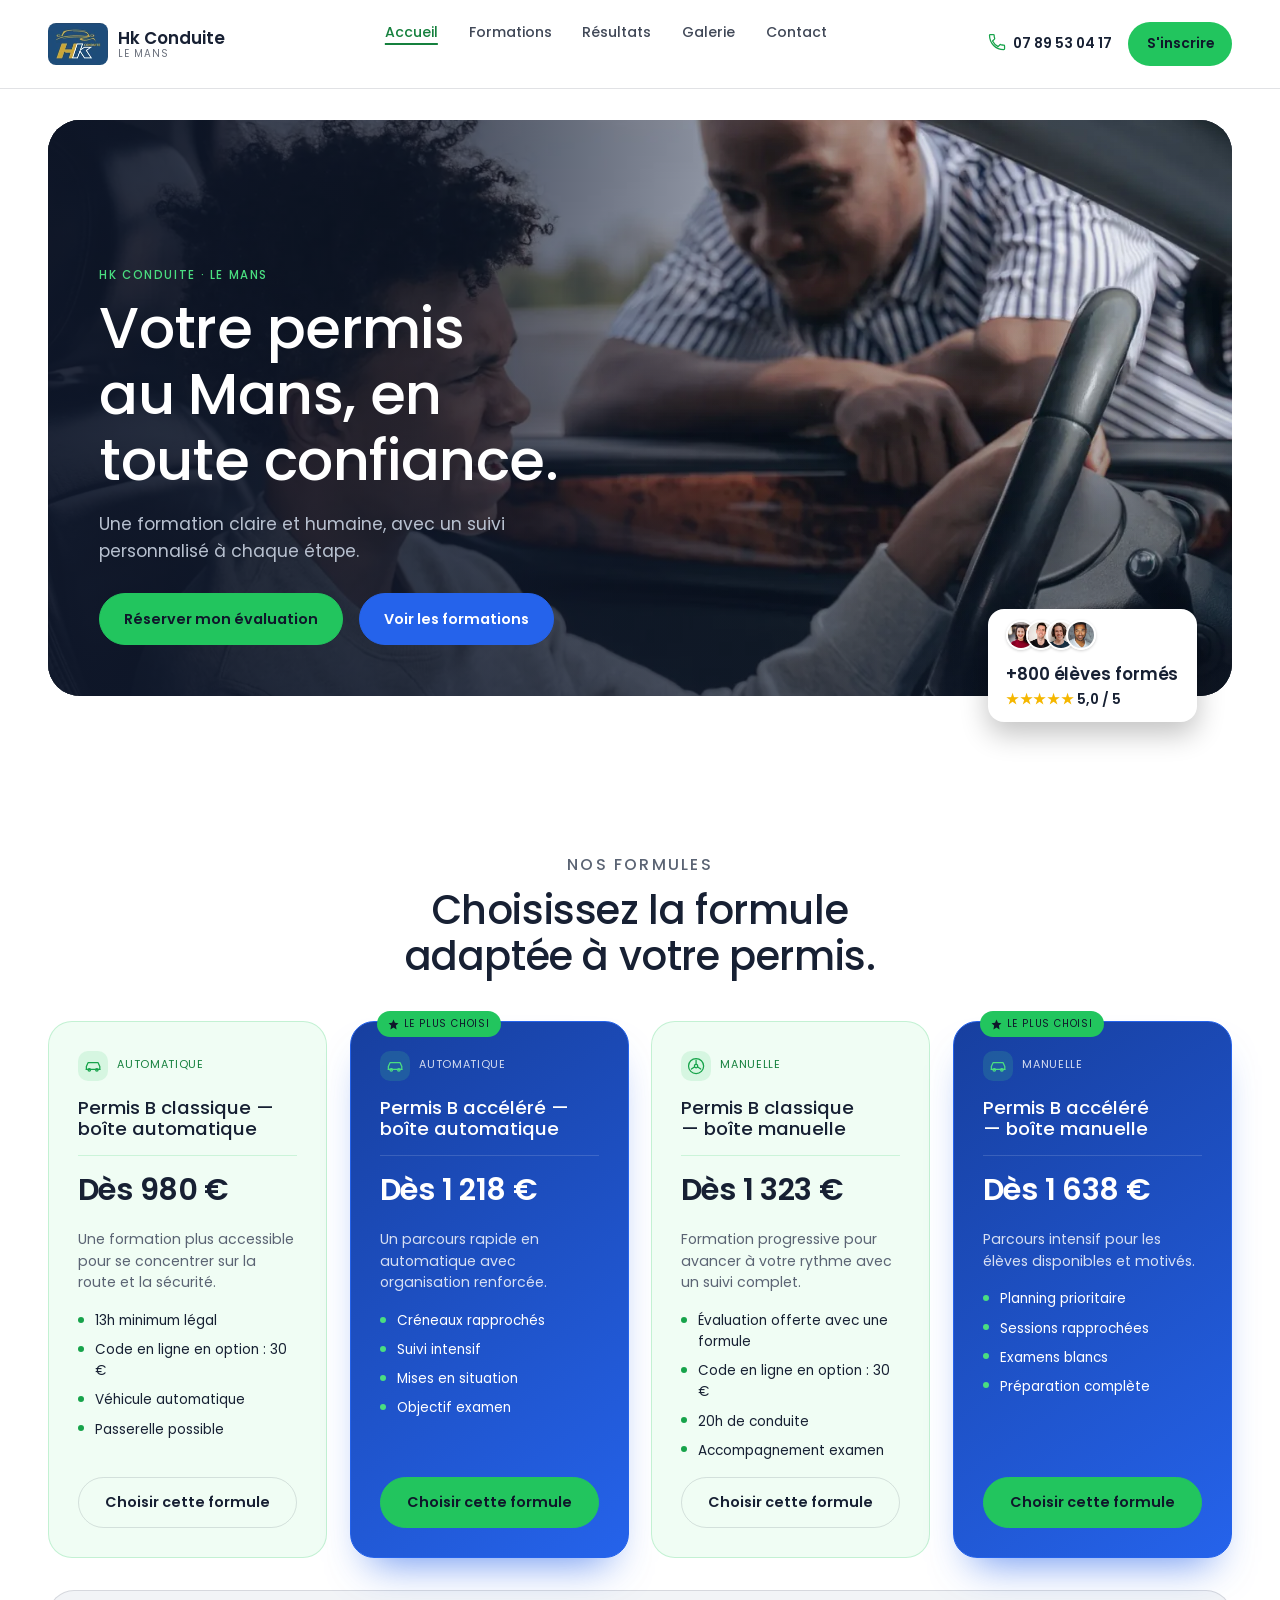
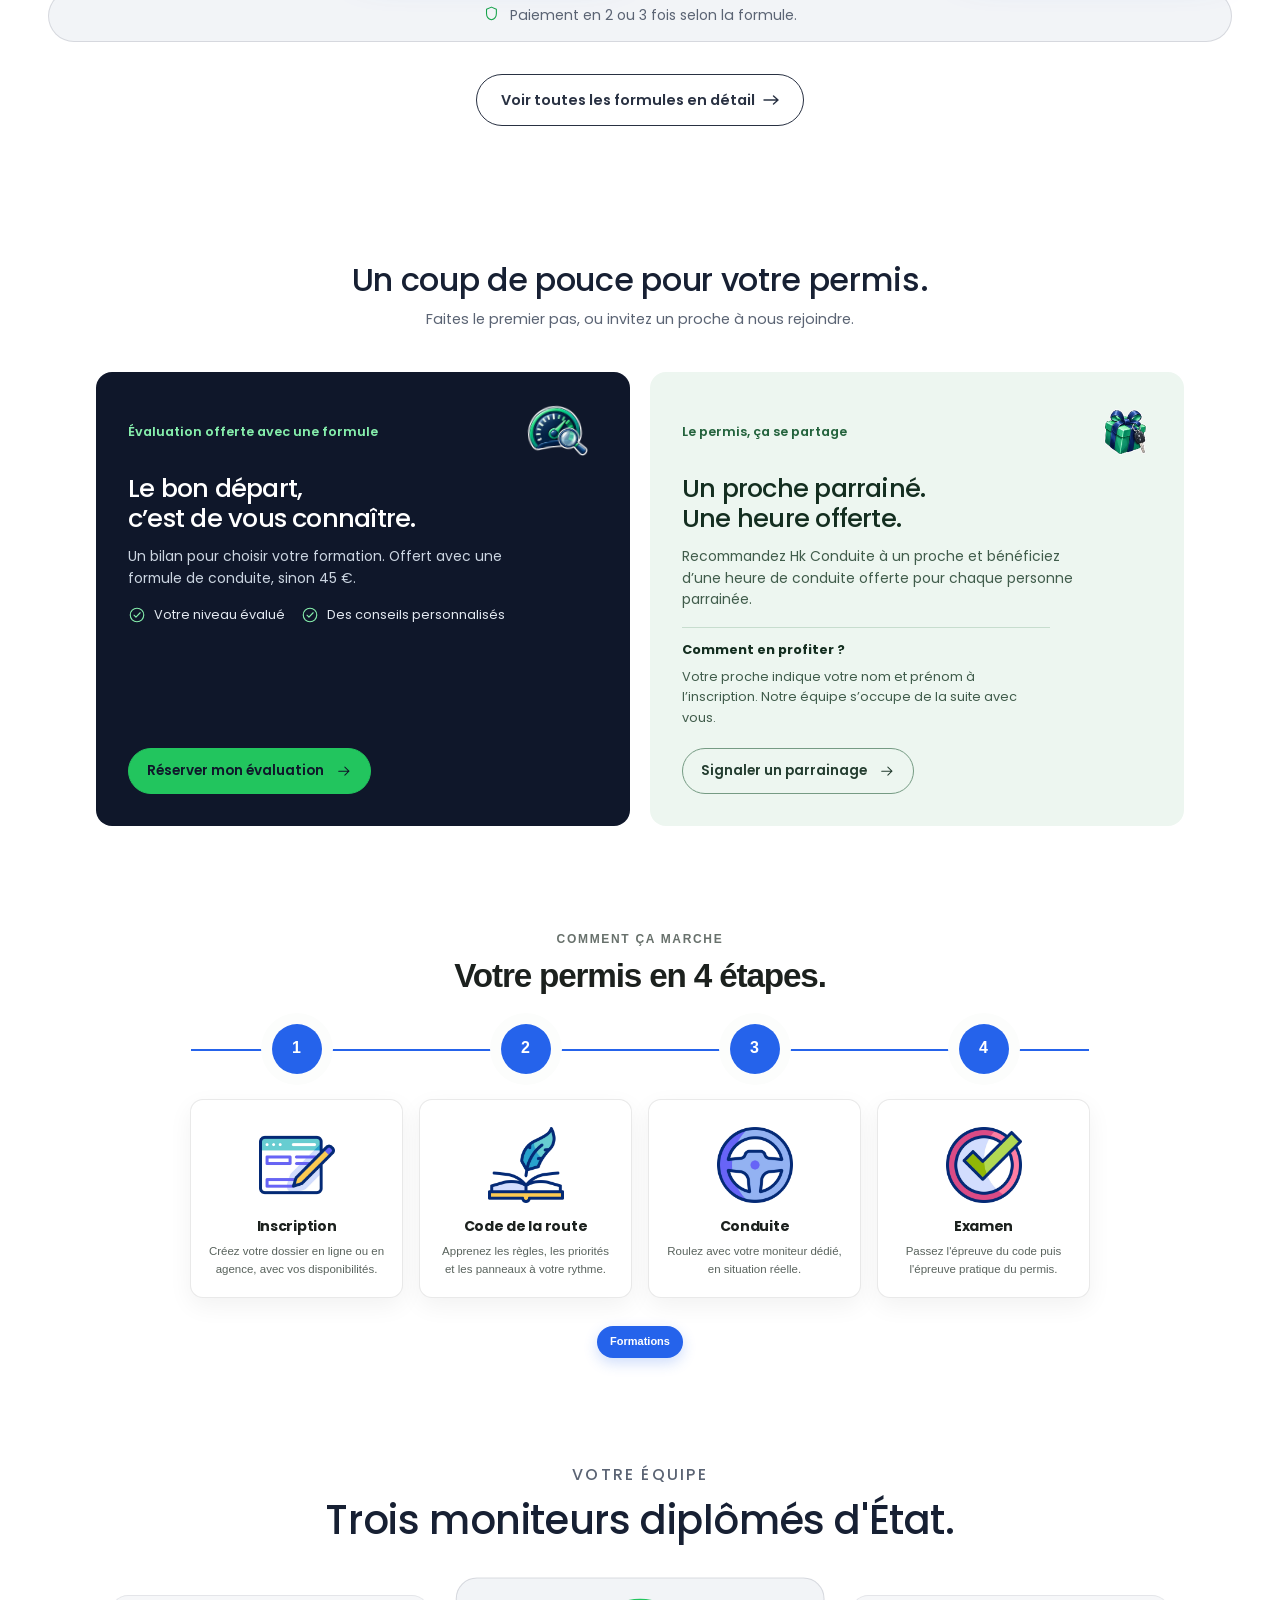
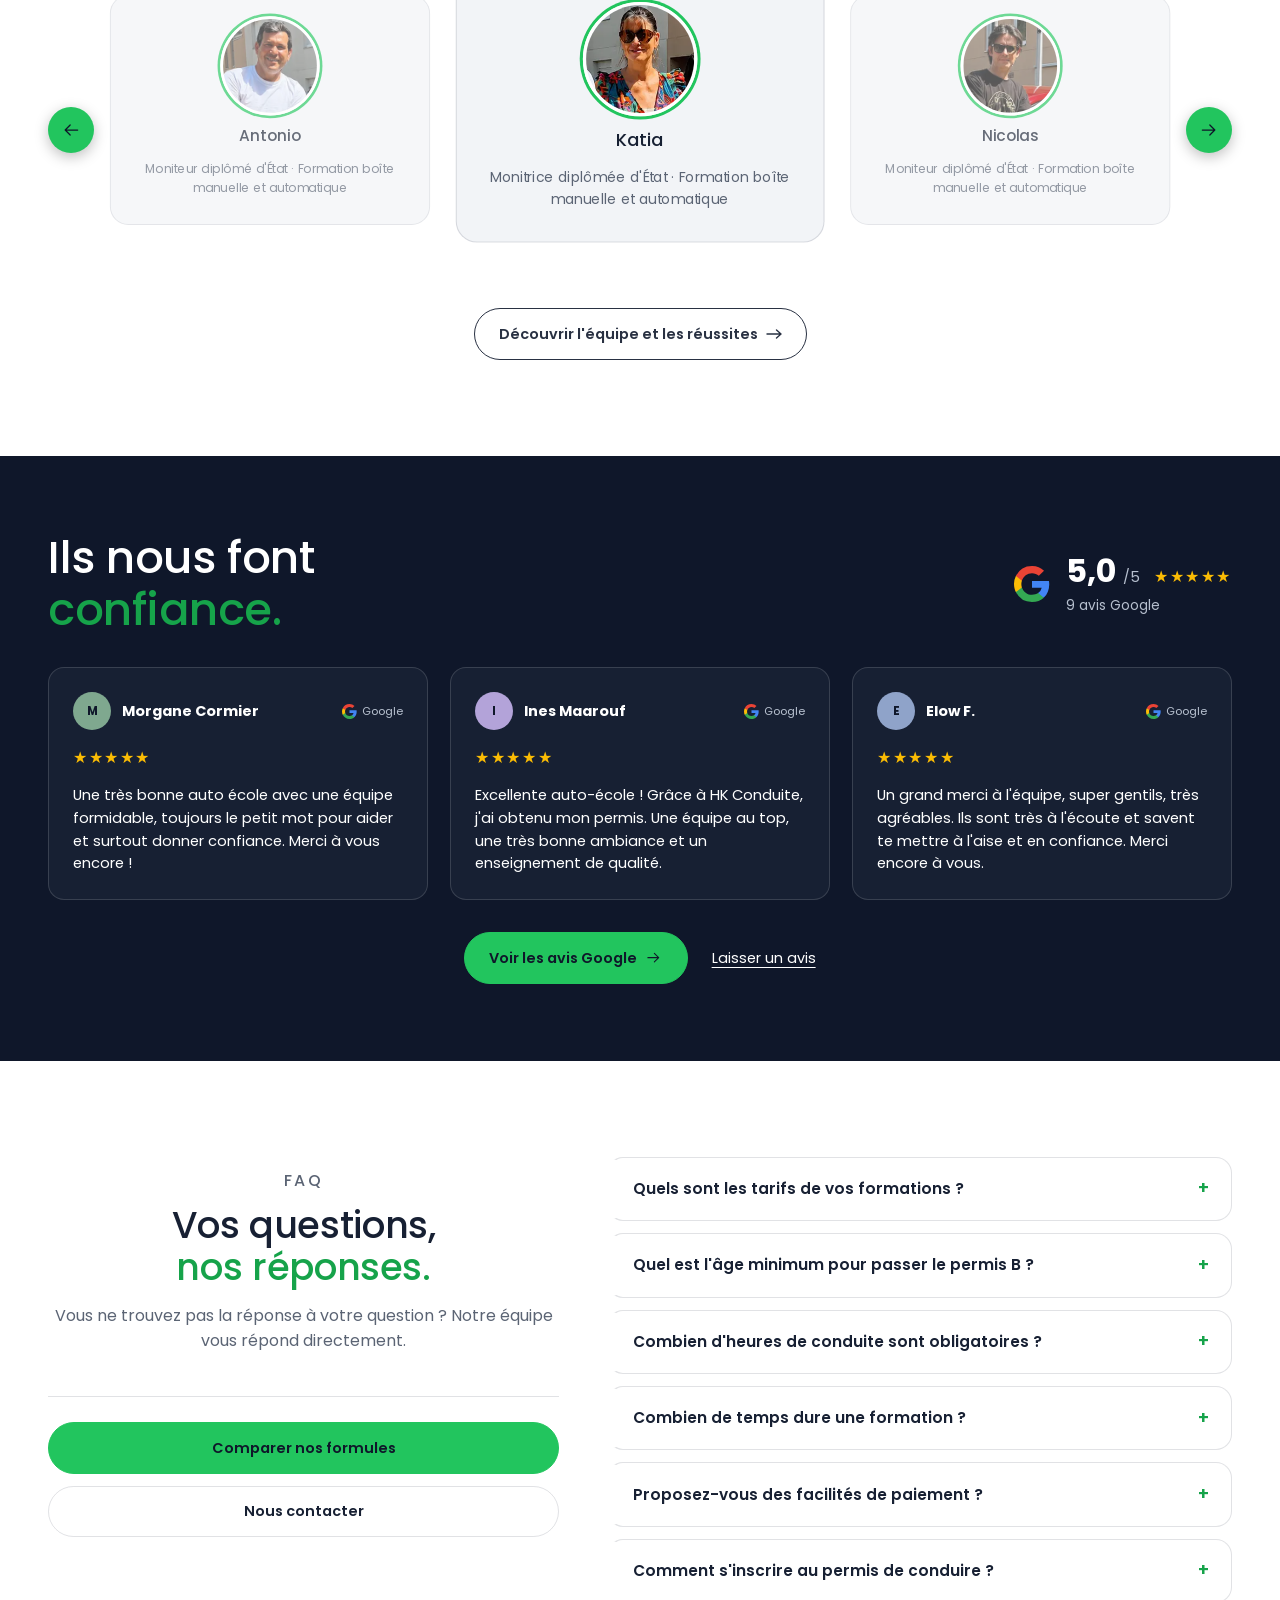
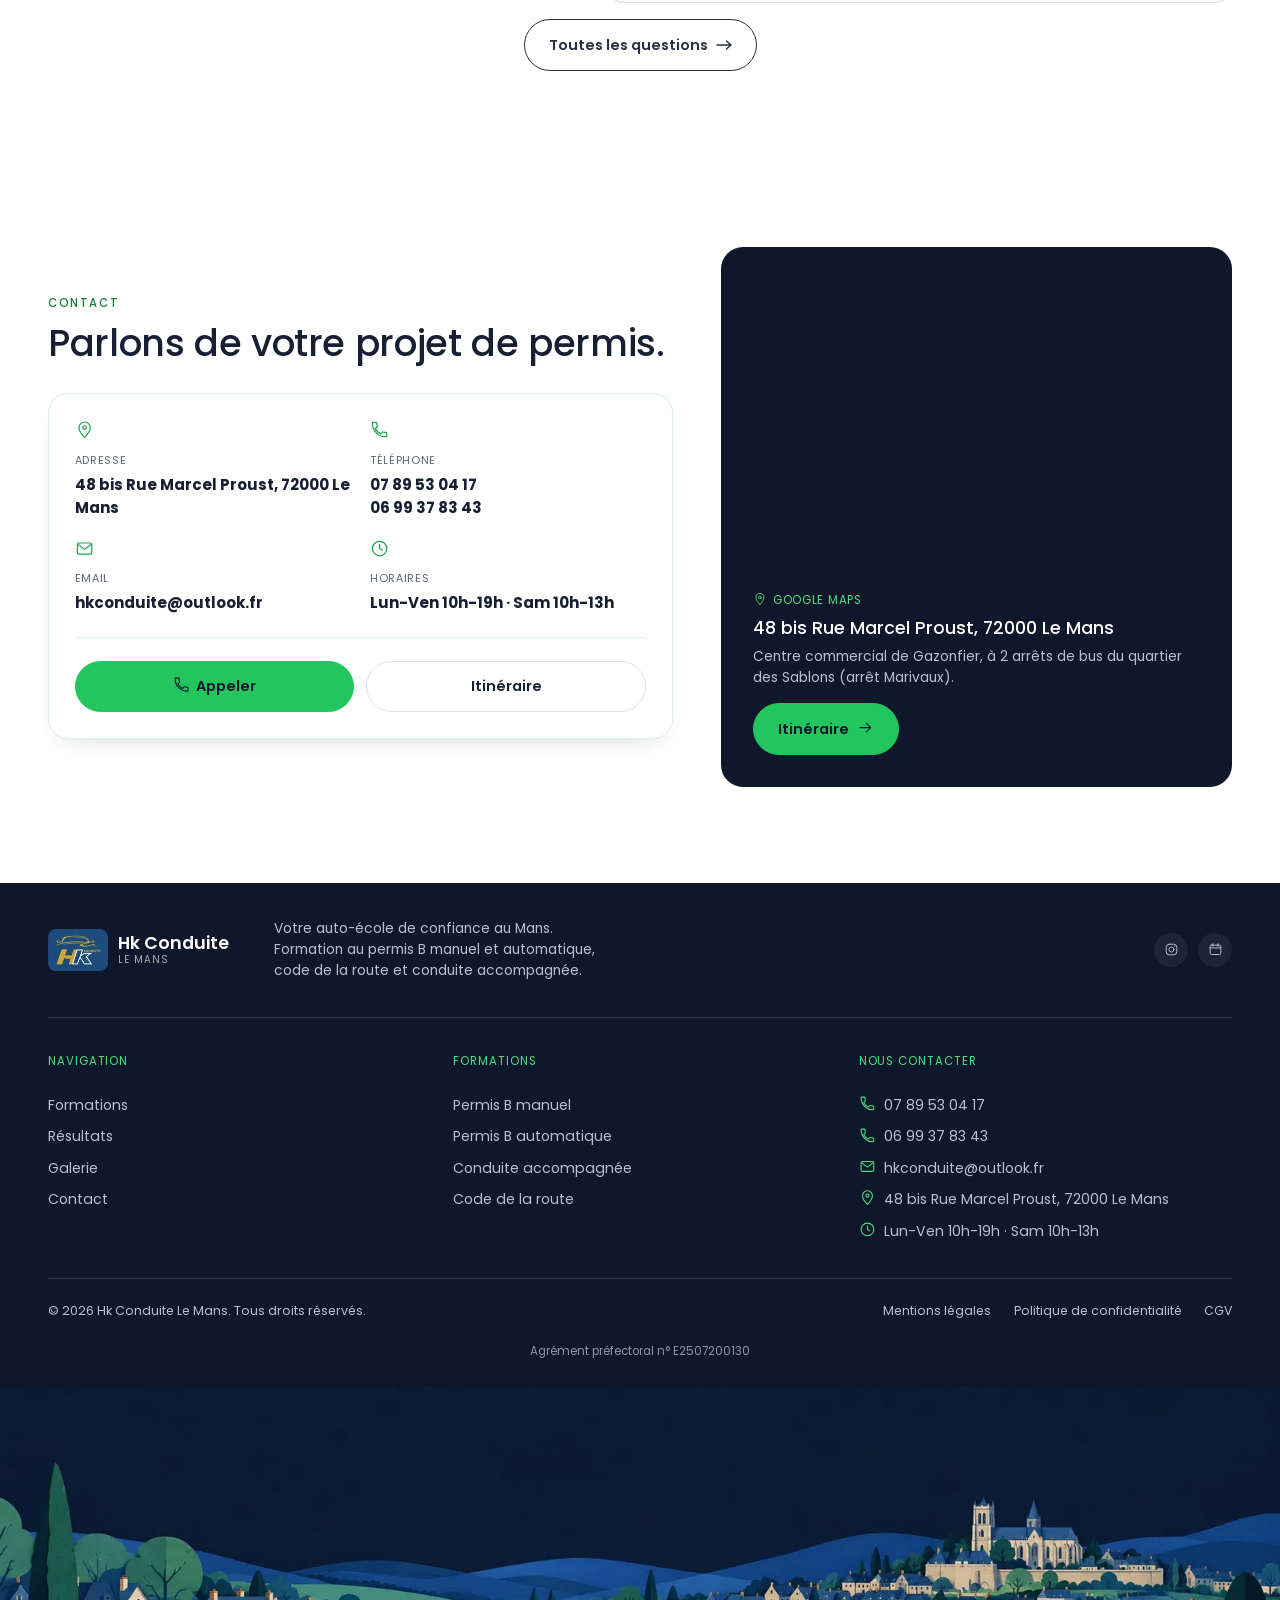
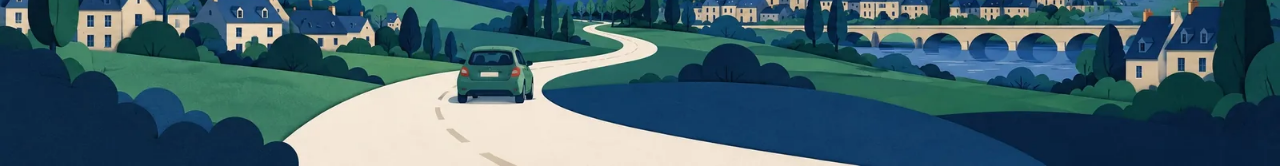
==== index.html @ 55c00982 "Update index.html" ====
<!doctype html>
<html lang="fr">
<head>
  <meta charset="utf-8">
  <meta name="viewport" content="width=device-width, initial-scale=1">
  <meta name="format-detection" content="telephone=no, date=no, address=no, email=no">
  <meta name="description" content="Hk Conduite, auto-école à Le Mans : formation permis B (manuelle et automatique), code de la route, conduite accompagnée et supervisée. Devis gratuit.">
  <title>Hk Conduite Le Mans | Auto-école, permis B et code de la route</title>
  <link rel="icon" href="assets/img/favicon.png">
  
  <link rel="canonical" href="https://hkconduite.fr/">
  <meta property="og:title" content="Hk Conduite Le Mans | Auto-école, permis B et code de la route">
  <meta property="og:description" content="Formation permis B, code de la route, conduite accompagnée et supervisée à Le Mans. Note de 5,0/5 sur 9 avis Google.">
  <meta property="og:image" content="https://hkconduite.fr/assets/img/hero-driving.jpg">
  <meta property="og:url" content="https://hkconduite.fr/">
  <meta property="og:type" content="website">
  <link rel="preconnect" href="https://fonts.googleapis.com">
  <link rel="preconnect" href="https://fonts.gstatic.com" crossorigin>
  <link rel="preload" href="https://fonts.googleapis.com/css2?family=Poppins:wght@400;500;600;700&display=optional" as="style" onload="this.rel='stylesheet'">
  <noscript><link rel="stylesheet" href="https://fonts.googleapis.com/css2?family=Poppins:wght@400;500;600;700&display=optional"></noscript>
  <link rel="preload" as="image" imagesrcset="assets/img/hero-480.webp 480w, assets/img/hero-720.webp 720w, assets/img/hero-960.webp 960w, assets/img/hero-1440.webp 1440w, assets/img/hero-2000.webp 2000w" imagesizes="(min-width: 94rem) 90rem, 100vw" fetchpriority="high">
  <link rel="stylesheet" href="assets/css/styles.min.css?v=20261028-arrows-previous">
  <script type="application/ld+json">
  {
    "@context": "https://schema.org",
    "@type": "WebSite",
    "name": "HK Conduite",
    "url": "https://hkconduite.fr/"
  }
  </script>
  <script type="application/ld+json">
  {
    "@context": "https://schema.org",
    "@type": "DrivingSchool",
    "@id": "https://hkconduite.fr/#auto-ecole",
    "name": "HK Conduite",
    "url": "https://hkconduite.fr/",
    "image": "https://hkconduite.fr/assets/img/hk-logo.png",
    "telephone": "+33789530417",
    "sameAs": ["https://www.instagram.com/hk_conduite_/"],
    "priceRange": "€€",
    "address": {
      "@type": "PostalAddress",
      "streetAddress": "48 bis Rue Marcel Proust",
      "addressLocality": "Le Mans",
      "postalCode": "72000",
      "addressCountry": "FR"
    },
    "geo": { "@type": "GeoCoordinates", "latitude": 48.0061, "longitude": 0.1996 },
    "openingHoursSpecification": [
      { "@type": "OpeningHoursSpecification", "dayOfWeek": ["Monday","Tuesday","Wednesday","Thursday","Friday"], "opens": "10:00", "closes": "19:00" },
      { "@type": "OpeningHoursSpecification", "dayOfWeek": "Saturday", "opens": "10:00", "closes": "13:00" }
    ]
  }
  </script>
</head>
<body>
  <a class="skip-link" href="#main">Aller au contenu</a>
  <svg style="display:none" aria-hidden="true">
<symbol id="phone" viewBox="0 0 24 24">
    <path d="M6.6 10.8c1.4 2.8 3.8 5.2 6.6 6.6l2.2-2.2c.3-.3.7-.4 1-.2 1.1.4 2.3.6 3.5.6.6 0 1 .4 1 1V20c0 .6-.4 1-1 1C10.5 21 3 13.5 3 4c0-.6.4-1 1-1h3.5c.6 0 1 .4 1 1 0 1.2.2 2.4.6 3.5.1.3 0 .7-.2 1z"/>
  </symbol>
  <symbol id="pin" viewBox="0 0 24 24">
    <path d="M12 22s7-7.2 7-12.5A7 7 0 0 0 5 9.5C5 14.8 12 22 12 22z"/>
    <circle cx="12" cy="9.5" r="2.3"/>
  </symbol>
  <symbol id="clock" viewBox="0 0 24 24">
    <circle cx="12" cy="12" r="9"/>
    <path d="M12 7v5l3.5 2"/>
  </symbol>
  <symbol id="mail" viewBox="0 0 24 24">
    <rect x="3" y="5" width="18" height="14" rx="2"/>
    <path d="M3.5 6.5 12 13l8.5-6.5"/>
  </symbol>
  <symbol id="steering" viewBox="0 0 24 24">
    <circle cx="12" cy="12" r="9"/>
    <circle cx="12" cy="12" r="2"/>
    <path d="M12 5v5M6.5 15.5 10 13M17.5 15.5 14 13"/>
  </symbol>
  <symbol id="car" viewBox="0 0 24 24">
    <path d="M4 16v-3.5l2-4.5h12l2 4.5V16"/>
    <path d="M4 16h16"/>
    <circle cx="7.5" cy="16.5" r="1.5"/>
    <circle cx="16.5" cy="16.5" r="1.5"/>
  </symbol>
  <symbol id="book" viewBox="0 0 24 24">
    <path d="M12 6c-1.8-1.2-4-1.5-6-1v13c2 0 4.2.3 6 1.5 1.8-1.2 4-1.5 6-1.5V5c-2-.5-4.2-.2-6 1z"/>
    <path d="M12 6v13"/>
  </symbol>
  <symbol id="star" viewBox="0 0 24 24">
    <path d="M12 3l2.6 5.6 6.1.6-4.6 4.2 1.3 6-5.4-3.1-5.4 3.1 1.3-6-4.6-4.2 6.1-.6z"/>
  </symbol>
  <symbol id="shield" viewBox="0 0 24 24">
    <path d="M12 3l7 3v6c0 5-3 8-7 9-4-1-7-4-7-9V6z"/>
  </symbol>
  <symbol id="thumbsup" viewBox="0 0 24 24">
    <path d="M7 11v9H4v-9z"/>
    <path d="M7 11l3-7c.4-.9 1.7-.9 2.2 0 .3.6.4 1.3.2 2l-1 3h5.4c1 0 1.7 1 1.4 2l-1.6 6c-.3 1-1.1 1.7-2.1 1.7H7"/>
  </symbol>
  <symbol id="teacher" viewBox="0 0 24 24">
    <circle cx="9" cy="7" r="3"/>
    <path d="M4 20c0-3 2.2-5.5 5-5.5s5 2.5 5 5.5"/>
    <rect x="15" y="9" width="6" height="7" rx="1"/>
  </symbol>
  <symbol id="group" viewBox="0 0 24 24">
    <circle cx="9" cy="8" r="3"/>
    <circle cx="16" cy="9" r="2.5"/>
    <path d="M3.5 20c0-3.3 2.5-6 5.5-6s5.5 2.7 5.5 6"/>
    <path d="M14.5 14.5c2.5.3 4.5 2.5 4.5 5.5"/>
  </symbol>
  <symbol id="route" viewBox="0 0 24 24">
    <path d="M5 20c3-8 8-4 8-10s-3-6-3-6" stroke-dasharray="2.5 2.5"/>
    <circle cx="5" cy="20" r="1.3" fill="currentColor" stroke="none"/>
    <circle cx="10" cy="4" r="1.3" fill="currentColor" stroke="none"/>
  </symbol>
  <symbol id="calendar" viewBox="0 0 24 24">
    <rect x="3.5" y="5" width="17" height="15" rx="2"/>
    <path d="M3.5 9.5h17M8 3v4M16 3v4"/>
  </symbol>
  <symbol id="check" viewBox="0 0 24 24">
    <circle cx="12" cy="12" r="9"/>
    <path d="M8 12.3l2.6 2.6L16.2 9"/>
  </symbol>
  <symbol id="arrow" viewBox="0 0 24 24">
    <path d="M4 12h15M13 6l6 6-6 6"/>
  </symbol>
  <symbol id="search" viewBox="0 0 24 24">
    <circle cx="10.5" cy="10.5" r="6.5"/>
    <path d="M20 20l-4.5-4.5"/>
  </symbol>
  <symbol id="document" viewBox="0 0 24 24">
    <path d="M6 3h8l5 5v13H6z"/>
    <path d="M14 3v5h5M9 12h6M9 16h6"/>
  </symbol>
  <symbol id="school" viewBox="0 0 24 24">
    <path d="M12 4 2 9l10 5 10-5z"/>
    <path d="M6 11.5V17c0 1.5 3 3 6 3s6-1.5 6-3v-5.5"/>
  </symbol>
  <symbol id="award" viewBox="0 0 24 24">
    <circle cx="12" cy="8" r="5"/>
    <path d="M9 12.5 7 21l5-2.5L17 21l-2-8.5"/>
  </symbol>
  <symbol id="message" viewBox="0 0 24 24">
    <path d="M4 5h16v11H8l-4 4z"/>
  </symbol>
  <symbol id="building" viewBox="0 0 24 24">
    <rect x="5" y="3" width="14" height="18" rx="1"/>
    <path d="M9 7h1M14 7h1M9 11h1M14 11h1M9 15h1M14 15h1"/>
  </symbol>
  <symbol id="chart" viewBox="0 0 24 24">
    <path d="M5 20V11M11 20V5M17 20v-6"/>
    <path d="M3 20h18"/>
  </symbol>
  <symbol id="refresh" viewBox="0 0 24 24">
    <path d="M4 12a8 8 0 0 1 14-5.3M20 12a8 8 0 0 1-14 5.3"/>
    <path d="M18 3v4h-4M6 21v-4h4"/>
  </symbol>
  <symbol id="facebook" viewBox="0 0 24 24">
    <path d="M15 8.5h2.2V5.3h-2.5c-2.4 0-4 1.6-4 4.2v2h-2.2v3.2h2.2V21h3.2v-6.3h2.3l.5-3.2h-2.8v-1.6c0-.9.4-1.4 1.1-1.4z"/>
  </symbol>
  <symbol id="instagram" viewBox="0 0 24 24">
    <rect x="3.5" y="3.5" width="17" height="17" rx="5"/>
    <circle cx="12" cy="12" r="4"/>
    <circle cx="17.2" cy="6.8" r="1" fill="currentColor" stroke="none"/>
  </symbol>
  </svg>
  <header class="site-header" data-header>
    <a class="brand" href="index.html" aria-label="Accueil Hk Conduite Le Mans">
      <picture><source srcset="assets/img/hk-logo-42.webp" type="image/webp"><img class="brand-logo" src="assets/img/hk-logo-42.png" alt="HK Conduite" width="42" height="42"></picture>
      <span><strong>Hk Conduite</strong><small>Le Mans</small></span>
    </a>
    <button class="nav-toggle" type="button" aria-label="Ouvrir le menu" aria-expanded="false" data-nav-toggle><span></span><span></span><span></span></button>
    <nav class="main-nav" data-nav>
      <a href="index.html" class="active">Accueil</a>
      <a href="formations.html">Formations</a>
      <a href="resultats.html">Résultats</a>
      <a href="galerie.html">Galerie</a>
      <a href="contact.html">Contact</a>
    </nav>
    <div class="header-actions">
      <a class="header-phone" href="tel:+33789530417"><i aria-hidden="true"><svg class="icon" aria-hidden="true"><use href="#phone"></use></svg></i>07 89 53 04 17</a>
      <a class="header-cta" href="contact.html">S'inscrire</a>
    </div>
  </header>

  <main id="main">
    <section class="hero" id="accueil">
      <div class="hero-card">
        <div class="hero-visual">
          <div class="hero-media" aria-hidden="true"><img src="assets/img/hero-960.webp" srcset="assets/img/hero-480.webp 480w, assets/img/hero-720.webp 720w, assets/img/hero-960.webp 960w, assets/img/hero-1440.webp 1440w, assets/img/hero-2000.webp 2000w" sizes="(min-width: 94rem) 90rem, 100vw" alt="" width="2000" height="3000" fetchpriority="high"></div>
          <div class="hero-overlay"></div>
          <div class="hero-content">
            <p class="eyebrow">Hk Conduite · Le Mans</p>
            <h1>Votre permis au Mans, en toute confiance.</h1>
            <p class="hero-text">Une formation claire et humaine, avec un suivi personnalisé à chaque étape.</p>
            <div class="hero-actions">
              <a class="btn primary" href="contact.html?demande=evaluation#demande">Réserver mon évaluation</a>
              <a class="btn hero-secondary" href="formations.html">Voir les formations</a>
            </div>
          </div>
        </div>
        <div class="hero-proof">
          <div class="hero-proof-avatars" aria-hidden="true">
            <img src="assets/img/avatar-1.jpg" alt="" width="28" height="28" loading="lazy">
            <img src="assets/img/avatar-2.jpg" alt="" width="28" height="28" loading="lazy">
            <img src="assets/img/avatar-3.jpg" alt="" width="28" height="28" loading="lazy">
            <img src="assets/img/avatar-4.jpg" alt="" width="28" height="28" loading="lazy">
          </div>
          <strong class="hero-proof-title">+800 élèves formés</strong>
          <span class="hero-proof-rating"><span class="hero-proof-stars">★★★★★</span> 5,0 / 5</span>
        </div>
      </div>
    </section>

    <section class="section formula-section">
      <div class="section-head">
        <p class="eyebrow">Nos formules</p>
        <h2>Choisissez la formule adaptée à votre permis.</h2>
      </div>
      <div class="carousel-wrap">
        <button type="button" class="carousel-arrow prev" aria-label="Formule précédente" disabled>
          <svg class="icon" aria-hidden="true"><use href="#arrow"></use></svg>
        </button>
      <div class="formula-grid">
        <article class="formula-card">
          <span class="formula-type"><i aria-hidden="true"><svg class="icon" aria-hidden="true"><use href="#car"></use></svg></i>Automatique</span>
          <h3>Permis B classique — boîte automatique</h3>
          <p class="formula-price">Dès 980 €</p>
          <p>Une formation plus accessible pour se concentrer sur la route et la sécurité.</p>
          <ul>
            <li>13h minimum légal</li>
            <li>Code en ligne en option : 30 €</li>
            <li>Véhicule automatique</li>
            <li>Passerelle possible</li>
          </ul>
          <a class="btn secondary-dark" href="inscription.html">Choisir cette formule</a>
        </article>
        <article class="formula-card featured-formula">
          <span class="formula-badge"><svg class="badge-star" viewBox="0 0 20 20" fill="currentColor" aria-hidden="true"><path d="M10 1l2.6 5.9L19 7.6l-4.7 4.1L15.6 19 10 15.6 4.4 19l1.3-7.3L1 7.6l6.4-.7L10 1z"/></svg>Le plus choisi</span>
          <span class="formula-type"><i aria-hidden="true"><svg class="icon" aria-hidden="true"><use href="#car"></use></svg></i>Automatique</span>
          <h3>Permis B accéléré — boîte automatique</h3>
          <p class="formula-price">Dès 1 218 €</p>
          <p>Un parcours rapide en automatique avec organisation renforcée.</p>
          <ul>
            <li>Créneaux rapprochés</li>
            <li>Suivi intensif</li>
            <li>Mises en situation</li>
            <li>Objectif examen</li>
          </ul>
          <a class="btn primary" href="inscription.html">Choisir cette formule</a>
        </article>
        <article class="formula-card">
          <span class="formula-type"><i aria-hidden="true"><svg class="icon" aria-hidden="true"><use href="#steering"></use></svg></i>Manuelle</span>
          <h3>Permis B classique — boîte manuelle</h3>
          <p class="formula-price">Dès 1 323 €</p>
          <p>Formation progressive pour avancer à votre rythme avec un suivi complet.</p>
          <ul>
            <li>Évaluation offerte avec une formule</li>
            <li>Code en ligne en option : 30 €</li>
            <li>20h de conduite</li>
            <li>Accompagnement examen</li>
          </ul>
          <a class="btn secondary-dark" href="inscription.html">Choisir cette formule</a>
        </article>
        <article class="formula-card featured-formula">
          <span class="formula-badge"><svg class="badge-star" viewBox="0 0 20 20" fill="currentColor" aria-hidden="true"><path d="M10 1l2.6 5.9L19 7.6l-4.7 4.1L15.6 19 10 15.6 4.4 19l1.3-7.3L1 7.6l6.4-.7L10 1z"/></svg>Le plus choisi</span>
          <span class="formula-type"><i aria-hidden="true"><svg class="icon" aria-hidden="true"><use href="#car"></use></svg></i>Manuelle</span>
          <h3>Permis B accéléré — boîte manuelle</h3>
          <p class="formula-price">Dès 1 638 €</p>
          <p>Parcours intensif pour les élèves disponibles et motivés.</p>
          <ul>
            <li>Planning prioritaire</li>
            <li>Sessions rapprochées</li>
            <li>Examens blancs</li>
            <li>Préparation complète</li>
          </ul>
          <a class="btn primary" href="inscription.html">Choisir cette formule</a>
        </article>
      </div>
        <button type="button" class="carousel-arrow next" aria-label="Formule suivante">
          <svg class="icon" aria-hidden="true"><use href="#arrow"></use></svg>
        </button>
      </div>
      <div class="financing-banner">
        <i aria-hidden="true"><svg class="icon" aria-hidden="true"><use href="#shield"></use></svg></i>
        <span>Paiement en 2 ou 3 fois selon la formule.</span>
      </div>
      <div style="text-align:center; margin-top: 2rem;">
        <a href="formations.html" class="btn secondary link-arrow">Voir toutes les formules en détail
          <svg width="16" height="10" viewBox="0 0 16 10" fill="none"><path d="M1 5H15M15 5L10.5 1M15 5L10.5 9" stroke="currentColor" stroke-width="1.4" stroke-linecap="round" stroke-linejoin="round"/></svg>
        </a>
      </div>
    </section>

    <section class="section offers-section" id="parrainage" aria-labelledby="offers-title">
      <div class="section-head">
        <h2 id="offers-title">Un coup de pouce pour votre permis.</h2>
        <p>Faites le premier pas, ou invitez un proche à nous rejoindre.</p>
      </div>
      <div class="offers-grid">
        <article class="permit-offer permit-offer--evaluation" aria-labelledby="evaluation-offer-title">
          <div class="offer-heading"><span>Évaluation offerte avec une formule</span><img class="offer-sticker offer-sticker--car" src="assets/img/illustrations/sticker-unique-evaluation-home.webp" alt="" aria-hidden="true" width="256" height="234" loading="lazy" decoding="async"></div>
          <h3 id="evaluation-offer-title">Le bon départ,<br>c’est de vous connaître.</h3>
          <p>Un bilan pour choisir votre formation. Offert avec une formule de conduite, sinon 45 €.</p>
          <ul class="offer-benefits">
            <li><svg class="icon" aria-hidden="true"><use href="#check"></use></svg>Votre niveau évalué</li>
            <li><svg class="icon" aria-hidden="true"><use href="#check"></use></svg>Des conseils personnalisés</li>
          </ul>
          <a class="btn primary" href="contact.html?demande=evaluation#demande">Réserver mon évaluation <svg class="icon" aria-hidden="true"><use href="#arrow"></use></svg></a>
        </article>
        <article class="permit-offer permit-offer--referral" aria-labelledby="parrainage-title">
          <div class="offer-heading"><span>Le permis, ça se partage</span><img class="offer-sticker" src="assets/img/illustrations/sticker-unique-referral-home.webp" alt="" aria-hidden="true" width="192" height="183" loading="lazy" decoding="async"></div>
          <h3 id="parrainage-title">Un proche parrainé.<br>Une heure offerte.</h3>
          <p>Recommandez Hk Conduite à un proche et bénéficiez d’une heure de conduite offerte pour chaque personne parrainée.</p>
          <div class="offer-how"><strong>Comment en profiter ?</strong><span>Votre proche indique votre nom et prénom à l’inscription. Notre équipe s’occupe de la suite avec vous.</span></div>
          <a class="btn secondary" href="contact.html?demande=parrainage#demande">Signaler un parrainage <svg class="icon" aria-hidden="true"><use href="#arrow"></use></svg></a>
        </article>
      </div>
    </section>

    <section class="process-section" id="processus">
      <div class="process-heading">
        <p class="process-eyebrow">Comment ça marche</p>
        <h2>Votre permis en 4 étapes.</h2>
      </div>

      <div class="process-route">
        <div class="process-list">

          <article class="process-card">
            <span class="process-number">1</span>

            <div class="process-icon-wrapper" aria-hidden="true">
              <img
                src="assets/img/process/inscription.webp"
                alt=""
                class="process-icon"
                loading="lazy" decoding="async"
              >
            </div>

            <h3>Inscription</h3>
            <p>
              Créez votre dossier en ligne ou en agence,
              avec vos disponibilités.
            </p>
          </article>

          <article class="process-card">
            <span class="process-number">2</span>

            <div class="process-icon-wrapper" aria-hidden="true">
              <img
                src="assets/img/process/code-route.webp"
                alt=""
                class="process-icon"
                loading="lazy" decoding="async"
              >
            </div>

            <h3>Code de la route</h3>
            <p>
              Apprenez les règles, les priorités et les panneaux
              à votre rythme.
            </p>
          </article>

          <article class="process-card">
            <span class="process-number">3</span>

            <div class="process-icon-wrapper" aria-hidden="true">
              <img
                src="assets/img/process/conduite.webp"
                alt=""
                class="process-icon"
                loading="lazy" decoding="async"
              >
            </div>

            <h3>Conduite</h3>
            <p>
              Roulez avec votre moniteur dédié,
              en situation réelle.
            </p>
          </article>

          <article class="process-card">
            <span class="process-number">4</span>

            <div class="process-icon-wrapper" aria-hidden="true">
              <img
                src="assets/img/process/examen.webp"
                alt=""
                class="process-icon"
                loading="lazy" decoding="async"
              >
            </div>

            <h3>Examen</h3>
            <p>
              Passez l'épreuve du code puis
              l'épreuve pratique du permis.
            </p>
          </article>

        </div>
      </div>

      <div class="process-action">
        <a href="formations.html">Formations</a>
      </div>
    </section>

    <section class="section team-section">
      <div class="section-head">
        <p class="eyebrow">Votre équipe</p>
        <h2>Trois moniteurs diplômés d'État.</h2>
      </div>
      <div class="carousel-wrap">
        <button type="button" class="carousel-arrow prev" aria-label="Carte précédente" disabled>
          <svg class="icon" aria-hidden="true"><use href="#arrow"></use></svg>
        </button>
        <div class="team-grid" data-spotlight="true">
          <article class="team-card">
            <div class="team-photo"><picture><source srcset="assets/img/team/moniteur-1.webp" type="image/webp"><img src="assets/img/team/moniteur-1.png" alt="Moniteur Hk Conduite" width="220" height="340" loading="lazy" decoding="async"></picture></div>
            <h3>Antonio</h3>
            <p class="team-role">Moniteur diplômé d'État · Formation boîte manuelle et automatique </p>
          </article>
          <article class="team-card">
            <div class="team-photo"><picture><source srcset="assets/img/team/moniteur-2.webp" type="image/webp"><img src="assets/img/team/moniteur-2.png" alt="Monitrice Hk Conduite" width="200" height="340" loading="lazy" decoding="async"></picture></div>
            <h3>Katia</h3>
            <p class="team-role">Monitrice diplômée d'État · Formation boîte manuelle et automatique </p>
          </article>
          <article class="team-card">
            <div class="team-photo"><picture><source srcset="assets/img/team/moniteur-3.webp" type="image/webp"><img src="assets/img/team/moniteur-3.png" alt="Moniteur Hk Conduite" width="215" height="340" loading="lazy" decoding="async"></picture></div>
            <h3>Nicolas</h3>
            <p class="team-role">Moniteur diplômé d'État · Formation boîte manuelle et automatique </p>
          </article>
        </div>
        <button type="button" class="carousel-arrow next" aria-label="Carte suivante">
          <svg class="icon" aria-hidden="true"><use href="#arrow"></use></svg>
        </button>
      </div>
      <div style="text-align:center; margin-top: 2rem;">
        <a href="galerie.html" class="btn secondary link-arrow">Découvrir l'équipe et les réussites
          <svg width="16" height="10" viewBox="0 0 16 10" fill="none"><path d="M1 5H15M15 5L10.5 1M15 5L10.5 9" stroke="currentColor" stroke-width="1.4" stroke-linecap="round" stroke-linejoin="round"/></svg>
        </a>
      </div>
    </section>



    <section class="google-proof-section" id="avis">
      <div class="google-proof-hero">
        <div class="google-proof-copy">
          <h2>Ils nous font <span>confiance.</span></h2>
        </div>
        <aside class="google-rating-compact" aria-label="Note affichée : 5 sur 5, pour 9 avis Google">
          <img src="assets/img/google-g.svg" alt="Google" width="36" height="36">
          <div><div class="rating-score"><strong>5,0</strong><span>/5</span><span class="review-stars" aria-label="5 étoiles">★★★★★</span></div><p>9 avis Google</p></div>
        </aside>
      </div>
      <div class="carousel-wrap">
        <div class="review-grid-static">
        <figure class="google-review-card">
          <div class="review-top">
            <div class="review-avatar"><span class="review-avatar-fallback c2">M</span></div>
            <div class="review-meta">
              <strong>Morgane Cormier</strong>
              <span>Il y a 3 semaines</span>
            </div>
            <span class="review-source"><img class="mini-google" src="assets/img/google-g.svg" alt="" aria-hidden="true">Google</span>
          </div>
          <div class="review-stars" aria-label="5 étoiles">★★★★★</div>
          <blockquote>Une très bonne auto école avec une équipe formidable, toujours le petit mot pour aider et surtout donner confiance. Merci à vous encore !</blockquote>
        </figure>
        <figure class="google-review-card">
          <div class="review-top">
            <div class="review-avatar"><span class="review-avatar-fallback c5">I</span></div>
            <div class="review-meta">
              <strong>Ines Maarouf</strong>
              <span>Il y a 5 mois</span>
            </div>
            <span class="review-source"><img class="mini-google" src="assets/img/google-g.svg" alt="" aria-hidden="true">Google</span>
          </div>
          <div class="review-stars" aria-label="5 étoiles">★★★★★</div>
          <blockquote>Excellente auto-école ! Grâce à HK Conduite, j'ai obtenu mon permis. Une équipe au top, une très bonne ambiance et un enseignement de qualité.</blockquote>
        </figure>
        <figure class="google-review-card">
          <div class="review-top">
            <div class="review-avatar"><span class="review-avatar-fallback c3">E</span></div>
            <div class="review-meta">
              <strong>Elow F.</strong>
              <span>Il y a 1 mois</span>
            </div>
            <span class="review-source"><img class="mini-google" src="assets/img/google-g.svg" alt="" aria-hidden="true">Google</span>
          </div>
          <div class="review-stars" aria-label="5 étoiles">★★★★★</div>
          <blockquote>Un grand merci à l'équipe, super gentils, très agréables. Ils sont très à l'écoute et savent te mettre à l'aise et en confiance. Merci encore à vous.</blockquote>
        </figure>
        </div>
      </div>
      <div class="google-proof-footer-actions">
        <a class="btn primary" href="https://share.google/X1SA9HSPAD8MGEViR" target="_blank" rel="noopener">Voir les avis Google <svg class="icon" aria-hidden="true"><use href="#arrow"></use></svg></a>
        <a class="google-review-text-link" href="https://g.page/r/CUpvjoG0t8O_EBE/review" target="_blank" rel="noopener">Laisser un avis</a>
      </div>
    </section>

    <section class="section faq-section">
      <div class="faq-layout">
        <aside class="faq-side">
          <div class="section-head faq-head">
            <p class="eyebrow">FAQ</p>
            <h2>Vos questions,<br><span>nos réponses.</span></h2>
            <p>Vous ne trouvez pas la réponse à votre question ? Notre équipe vous répond directement.</p>
          </div>
          <div class="faq-side-contact">
            <a class="btn primary" href="formations.html">Comparer nos formules</a>
            <a class="btn secondary-dark" href="contact.html">Nous contacter</a>
          </div>
        </aside>
        <div class="faq-panel">
          <div class="faq-list" id="faqList">
            <details>
              <summary><span>Quels sont les tarifs de vos formations ?</span></summary>
              <p>Le code en ligne est à <strong>30 €</strong>. Nos formules permis B commencent à <strong>980 € en boîte automatique</strong> et <strong>1 323 € en boîte manuelle</strong>. <a href="formations.html">Consultez nos formules</a> pour connaître les prestations incluses.</p>
            </details>
            <details>
              <summary><span>Quel est l'âge minimum pour passer le permis B ?</span></summary>
              <p>Vous pouvez passer l’épreuve pratique dès <strong>17 ans</strong>. La formation classique est accessible dès 16 ans, et la conduite accompagnée (AAC) dès 15 ans.</p>
            </details>
            <details>
              <summary><span>Combien d'heures de conduite sont obligatoires ?</span></summary>
              <p>En auto-école, le minimum est de <strong>20 heures en boîte manuelle</strong> et <strong>13 heures en boîte automatique</strong>, sauf exceptions. Votre évaluation de départ et votre progression déterminent le nombre d’heures nécessaire.</p>
            </details>
            <details>
              <summary><span>Combien de temps dure une formation ?</span></summary>
              <p>La durée dépend de vos disponibilités, de votre progression et des places d’examen. Notre <strong>formule accélérée</strong> permet un rythme plus intensif, selon le planning.</p>
            </details>
            <details>
              <summary><span>Proposez-vous des facilités de paiement ?</span></summary>
              <p>Oui, le paiement en plusieurs fois est proposé. Contactez notre équipe pour connaître les modalités de votre formule.</p>
            </details>
            <details>
              <summary><span>Comment s'inscrire au permis de conduire ?</span></summary>
              <p>Passez dans l’une de nos agences pour préparer votre inscription, ou contactez-nous par téléphone ou via le <a href="contact.html">formulaire de contact</a>. La <a href="contact.html#documents-inscription">liste des documents</a> s’adapte à votre profil.</p>
            </details>
          </div>
        </div>
      </div>
      <div style="text-align:center; margin-top: 1rem;">
        <a href="formations.html#faq" class="btn secondary link-arrow">Toutes les questions
          <svg width="16" height="10" viewBox="0 0 16 10" fill="none"><path d="M1 5H15M15 5L10.5 1M15 5L10.5 9" stroke="currentColor" stroke-width="1.4" stroke-linecap="round" stroke-linejoin="round"/></svg>
        </a>
      </div>
    </section>

    <section class="project-contact">
      <div class="project-copy">
        <p class="eyebrow">Contact</p>
        <h2>Parlons de votre projet de permis.</h2>
        <div class="contact-info-card">
          <div class="contact-details-grid">
            <div><i aria-hidden="true"><svg class="icon" aria-hidden="true"><use href="#pin"></use></svg></i><span>Adresse</span><strong>48 bis Rue Marcel Proust, 72000 Le Mans</strong></div>
            <div><i aria-hidden="true"><svg class="icon" aria-hidden="true"><use href="#phone"></use></svg></i><span>Téléphone</span><strong><a href="tel:+33789530417">07 89 53 04 17</a><br><a href="tel:+33699378343">06 99 37 83 43</a></strong></div>
                <div><i aria-hidden="true"><svg class="icon" aria-hidden="true"><use href="#mail"></use></svg></i><span>Email</span><strong>hkconduite@outlook.fr</strong></div>
            <div><i aria-hidden="true"><svg class="icon" aria-hidden="true"><use href="#clock"></use></svg></i><span>Horaires</span><strong>Lun-Ven 10h-19h · Sam 10h-13h</strong></div>
          </div>
          <div class="contact-info-card-actions">
            <a class="btn primary" href="tel:+33789530417"><i aria-hidden="true"><svg class="icon" aria-hidden="true"><use href="#phone"></use></svg></i>Appeler</a>
            <a class="btn secondary-dark" href="https://www.google.com/maps/dir/?api=1&destination=48+bis+Rue+Marcel+Proust%2C+72000+Le+Mans" target="_blank" rel="noopener">Itinéraire</a>
          </div>
        </div>
      </div>
      <div class="map-panel">
        <iframe class="map-embed" src="https://www.google.com/maps?q=48+bis+Rue+Marcel+Proust%2C+72000+Le+Mans&z=16&output=embed" loading="lazy" referrerpolicy="no-referrer-when-downgrade" title="Localisation Hk Conduite Le Mans"></iframe>
        <div class="map-info">
          <span><i aria-hidden="true"><svg class="icon" aria-hidden="true"><use href="#pin"></use></svg></i>Google Maps</span>
          <h3>48 bis Rue Marcel Proust, 72000 Le Mans</h3>
          <p>Centre commercial de Gazonfier, à 2 arrêts de bus du quartier des Sablons (arrêt Marivaux).</p>
          <a class="btn primary" href="https://www.google.com/maps/dir/?api=1&destination=48+bis+Rue+Marcel+Proust%2C+72000+Le+Mans" target="_blank" rel="noopener">Itinéraire <i aria-hidden="true"><svg class="icon" aria-hidden="true"><use href="#arrow"></use></svg></i></a>
        </div>
      </div>
    </section>

  </main>

  <footer class="site-footer">
    <div class="footer-inner">
      <div class="footer-top">
        <a class="brand" href="index.html"><picture><source srcset="assets/img/hk-logo-42.webp" type="image/webp"><img class="brand-logo" src="assets/img/hk-logo-42.png" alt="Hk Conduite" width="42" height="42"></picture><span><strong>Hk Conduite</strong><small>Le Mans</small></span></a>
        <p class="footer-tagline">Votre auto-école de confiance au Mans. Formation au permis B manuel et automatique, code de la route et conduite accompagnée.</p>
        <div class="footer-social">
          <a href="https://www.instagram.com/hk_conduite_/" target="_blank" rel="noopener" aria-label="Instagram Hk Conduite"><svg class="icon" aria-hidden="true"><use href="#instagram"></use></svg></a>
          <a href="https://calendly.com/hk-conduite/30min" target="_blank" rel="noopener" aria-label="Réserver un créneau en ligne"><svg class="icon" aria-hidden="true"><use href="#calendar"></use></svg></a>
        </div>
      </div>
      <div class="footer-grid">
        <nav class="footer-nav" aria-label="Navigation secondaire">
          <p class="footer-heading">Navigation</p>
          <a href="formations.html">Formations</a>
          <a href="resultats.html">Résultats</a>
          <a href="galerie.html">Galerie</a>
          <a href="contact.html">Contact</a>
        </nav>
        <nav class="footer-nav" aria-label="Nos formations">
          <p class="footer-heading">Formations</p>
          <a href="formations.html">Permis B manuel</a>
          <a href="formations.html">Permis B automatique</a>
          <a href="formations.html">Conduite accompagnée</a>
          <a href="formations.html">Code de la route</a>
        </nav>
        <div class="footer-contact">
          <p class="footer-heading">Nous contacter</p>
          <a href="tel:+33789530417"><i aria-hidden="true"><svg class="icon" aria-hidden="true"><use href="#phone"></use></svg></i>07 89 53 04 17</a>
          <a href="tel:+33699378343"><i aria-hidden="true"><svg class="icon" aria-hidden="true"><use href="#phone"></use></svg></i>06 99 37 83 43</a>
          <a href="mailto:hkconduite@outlook.fr"><i aria-hidden="true"><svg class="icon" aria-hidden="true"><use href="#mail"></use></svg></i>hkconduite@outlook.fr</a>
          <span><i aria-hidden="true"><svg class="icon" aria-hidden="true"><use href="#pin"></use></svg></i>48 bis Rue Marcel Proust, 72000 Le Mans</span>
          <span><i aria-hidden="true"><svg class="icon" aria-hidden="true"><use href="#clock"></use></svg></i>Lun-Ven 10h-19h · Sam 10h-13h</span>
        </div>
      </div>
      <div class="footer-bottom">
        <p>© 2026 Hk Conduite Le Mans. Tous droits réservés.</p>
        <div class="footer-legal">
          <a href="mentions-legales.html">Mentions légales</a>
          <a href="confidentialite.html">Politique de confidentialité</a>
          <a href="cgv.html">CGV</a>
        </div>
      </div>
      <p class="footer-agreement">Agrément préfectoral n° E2507200130</p>
    </div>
    <div class="footer-landscape" aria-hidden="true"><img src="assets/img/illustrations/footer-road-home.webp" alt="" width="1600" height="533" loading="lazy" decoding="async"></div>
  </footer>

  <div class="mobile-cta-bar">
    <a class="btn secondary" href="tel:+33789530417"><i aria-hidden="true"><svg class="icon" aria-hidden="true"><use href="#phone"></use></svg></i>Appeler</a>
    <a class="btn primary" href="contact.html">S'inscrire</a>
  </div>

  <script src="assets/js/dock-nav.js" defer></script>
  <script src="assets/js/fade-up.js?v=20261114" defer></script>
  <script src="assets/js/carousel-fade.js" defer></script>
  <script src="script.js?v=20261114" defer></script>
</body>
</html>
---- assets/css/styles.min.css ----
@media (prefers-reduced-motion:reduce){*,*::before,*::after{animation-duration:0.01ms !important;transition-duration:0.01ms !important}}.skip-link{position:absolute;top:-3rem;left:1rem;z-index:1000;background:var(--ink);color:var(--paper-text);padding:0.7rem 1.2rem;border-radius:8px;font-size:0.88rem;font-weight:600;transition:top 0.15s ease}.skip-link:focus{top:1rem}.icon{width:1.2em;height:1.2em;fill:none;stroke:currentColor;stroke-width:1.5;stroke-linecap:round;stroke-linejoin:round;vertical-align:-0.15em;flex:none}:root{--ink:#0f172a;--ink-2:#172033;--ink-3:#26324a;--paper:#ffffff;--paper-2:#f2f4f7;--ink-text:#172033;--ink-text-dim:#5b6474;--paper-text:#ffffff;--paper-text-dim:#b7c0cf;--accent:#22c55e;--accent-strong:#16a34a;--accent-on-dark:#4ade80;--accent-text:#15803d;--signal:#dc2626;--line-light:rgba(15,23,42,0.12);--line-dark:rgba(255,255,255,0.14);--shadow-color:15,23,42;--panel:#f2f4f7;--panel-alt:#f2f4f7;--font-display:'Poppins',sans-serif;--font-body:'Poppins',-apple-system,'Segoe UI',sans-serif;--font-mono:'Poppins',sans-serif;--header-h:88px}@media (max-width:640px){:root{--header-h:64px}}*{box-sizing:border-box}html{scroll-behavior:smooth;overflow-x:hidden;width:100%}html,body{margin:0;padding:0}body{background:var(--paper);color:var(--ink-text);font-family:var(--font-body);font-weight:400;font-size:16px;line-height:1.55;-webkit-font-smoothing:antialiased;overflow-x:hidden;width:100%}h1,h2,h3,h4{text-wrap:balance;margin:0;font-family:var(--font-display);font-weight:500;letter-spacing:-0.01em;line-height:1.15}p{margin:0}a{color:inherit;text-decoration:none}img{max-width:100%;height:auto;display:block}ul{margin:0}figure{margin:0}button{font:inherit}::selection{background:var(--accent);color:var(--ink)}[class*="hgi-"]{line-height:1}body.no-scroll{overflow:hidden}.btn,.header-cta,.nav-toggle,.carousel-btn,.faq-panel summary,.faq.mini-faq summary,.faq-contact .faq summary,.plan-pick-btn{min-height:44px}.main-nav a{min-height:44px;display:flex;align-items:center}.category-nav a{min-height:44px;box-sizing:border-box}.eyebrow{font-family:var(--font-mono);font-weight:500;font-size:0.72rem;letter-spacing:0.14em;text-transform:uppercase;color:var(--accent-text);margin:0 0 0.6rem}main.page-main{padding-top:var(--header-h)}body>main:not(.page-main){padding-top:0}main.page-main>section{min-width:0;width:100%}.section{padding:clamp(3.5rem,8vw,6rem) clamp(1.25rem,4vw,3rem);max-width:90rem;margin:0 auto}@media (max-width:900px){.section{padding-top:3.5rem;padding-bottom:3.5rem}}@media (max-width:640px){.section{padding-top:2.75rem;padding-bottom:2.75rem}}.legal-content{max-width:42rem}.legal-content h2{margin-top:2.2rem;font-size:1.1rem;text-transform:none;letter-spacing:0}.legal-content h2:first-child{margin-top:0}.legal-content p{margin-top:0.7rem;color:var(--ink-text-dim);line-height:1.6}.section.compact{padding-top:clamp(2.5rem,5vw,3.5rem);padding-bottom:clamp(2.5rem,5vw,3.5rem)}.section.services-band{max-width:none;width:100%;padding:0}.section.soft-section{max-width:none;width:100%;padding-left:0;padding-right:0}.section-inner{max-width:90rem;margin:0 auto}.section-head{max-width:42rem;margin:0 auto 2.6rem;text-align:center}.section-head h2{font-size:clamp(1.7rem,3.6vw,2.5rem)}.section-head p{margin-top:0.8rem;color:var(--ink-text-dim);font-size:1rem}.services-band .section-head,.formula-section .section-head,.split-section ~ .section-head{text-align:left;margin-left:0}.btn{position:relative;isolation:isolate;overflow:hidden;display:inline-flex;align-items:center;justify-content:center;gap:0.5rem;font-family:var(--font-body);font-weight:600;font-size:0.9rem;padding:0.85rem 1.5rem;border-radius:999px;white-space:nowrap;cursor:pointer;border:1px solid transparent;transition:transform 0.15s ease,background 0.15s ease,border-color 0.15s ease,color 0.15s ease}.btn::after{content:"";position:absolute;inset:0;z-index:1;pointer-events:none;background:radial-gradient(90px circle at var(--mx,50%) var(--my,50%),rgba(255,255,255,0.55),transparent 65%);opacity:0;transition:opacity 0.3s ease;mix-blend-mode:overlay}.btn:hover::after{opacity:1}.btn>*{position:relative;z-index:2}@media (prefers-reduced-motion:reduce){.btn::after{transition:none}}.btn.primary{background:var(--accent);color:var(--ink);border-color:var(--accent)}.btn.primary:hover{background:var(--accent-on-dark);border-color:var(--accent-on-dark);transform:translateY(-1px)}.btn.secondary{background:transparent;color:inherit;border-color:currentColor;opacity:0.92}.btn.secondary:hover{border-color:var(--accent-on-dark);opacity:1;transform:translateY(-1px)}.btn.secondary-dark{background:transparent;color:var(--ink-text);border-color:var(--line-light)}.btn.secondary-dark:hover{border-color:var(--accent-strong);color:var(--accent-text);transform:translateY(-1px)}.text-link{display:inline-flex;align-items:center;gap:0.4rem;font-weight:600;font-size:0.86rem;color:var(--accent-text);border-bottom:1px solid transparent;transition:border-color 0.15s ease}.text-link:hover{border-color:var(--accent-strong)}.site-header{position:fixed;top:0;left:0;right:0;z-index:100;display:flex;align-items:center;justify-content:space-between;gap:1.5rem;height:var(--header-h);padding:0 clamp(1.25rem,4vw,3rem);color:var(--ink-text)}.site-header::before{content:"";position:absolute;inset:0;z-index:-1;background:var(--paper);box-shadow:0 1px 0 var(--line-light)}@media (max-width:400px){.site-header{gap:0.7rem;padding:0 1rem}.brand small{display:none}.header-cta{padding:0.5rem 0.85rem;font-size:0.8rem}}.brand{display:flex;align-items:center;gap:0.65rem}.brand-mark{font-family:var(--font-mono);font-weight:600;font-size:0.78rem;letter-spacing:0.02em;color:var(--ink);background:var(--accent);border-radius:6px;padding:0.32rem 0.46rem;line-height:1;flex:none}.brand-logo{height:42px;width:auto;border-radius:8px;flex:none}.brand>span:not(.brand-mark){display:flex;flex-direction:column;line-height:1.2}.brand strong{font-family:var(--font-display);font-weight:600;font-size:1.05rem;letter-spacing:0}.brand small{font-family:var(--font-mono);font-size:0.62rem;letter-spacing:0.1em;text-transform:uppercase;opacity:0.65}.main-nav{position:relative;display:flex;align-items:center;gap:clamp(1.1rem,2.4vw,2.2rem)}.main-nav a{display:inline-block;font-size:0.88rem;font-weight:500;opacity:0.82;transition:opacity 0.15s ease,color 0.15s ease}.main-nav a:hover{opacity:1}.main-nav a.active{color:var(--accent-text);opacity:1;text-decoration:underline;text-underline-offset:6px;text-decoration-thickness:2px}.header-actions{display:flex;align-items:center;gap:1rem}.header-phone{display:inline-flex;align-items:center;gap:0.4rem;font-weight:600;font-size:0.86rem;color:inherit;transition:color 0.15s ease}.header-phone i{color:var(--accent-strong);font-size:1.05rem}.header-phone:hover{color:var(--accent-strong)}.header-cta{display:inline-flex;align-items:center;font-weight:600;font-size:0.86rem;padding:0.6rem 1.15rem;border-radius:999px;background:var(--accent);color:var(--ink);transition:background 0.15s ease,transform 0.15s ease}.header-cta:hover{background:var(--accent-on-dark);transform:translateY(-1px)}.nav-toggle{display:none;flex-direction:column;justify-content:center;align-items:center;gap:5px;width:44px;height:44px;background:none;border:none;cursor:pointer;padding:0;flex:none}.nav-toggle span{display:block;width:22px;height:2px;background:currentColor;border-radius:2px;transition:transform 0.2s ease,opacity 0.2s ease}.site-header.is-open .nav-toggle span:nth-child(1){transform:translateY(7px) rotate(45deg)}.site-header.is-open .nav-toggle span:nth-child(2){opacity:0}.site-header.is-open .nav-toggle span:nth-child(3){transform:translateY(-7px) rotate(-45deg)}@media (max-width:900px){.nav-toggle{display:flex;margin-right:auto}.main-nav{position:fixed;top:var(--header-h);left:0;right:0;bottom:0;flex-direction:column;align-items:stretch;gap:0;overflow-y:auto;background:var(--ink);border-top:1px solid var(--line-dark);padding:0.5rem clamp(1.25rem,4vw,3rem) 1rem;transform:translateY(-12px);opacity:0;pointer-events:none;transition:transform 0.2s ease,opacity 0.2s ease}.main-nav a{width:100%;padding:1rem 0;border-bottom:1px solid var(--line-dark);color:var(--paper-text);opacity:1;font-size:1.25rem;font-weight:600}.main-nav a.active{color:var(--accent-on-dark)}.site-header.is-open .main-nav{transform:translateY(0);opacity:1;pointer-events:auto}.header-actions{gap:0.6rem}.header-cta{display:none}}@media (max-width:640px){.site-header .header-phone{display:none}.header-actions{display:none}.nav-toggle{margin-right:0;margin-left:auto}}.hero{padding-top:calc(var(--header-h) + clamp(1.25rem,3vw,2rem));padding-bottom:clamp(2rem,5vw,3rem);padding-left:clamp(1.25rem,4vw,3rem);padding-right:clamp(1.25rem,4vw,3rem)}.hero-card{position:relative;max-width:90rem;margin:0 auto}.hero-visual{position:relative;isolation:isolate;overflow:hidden;border-radius:clamp(20px,3vw,32px);min-height:64vh;display:flex;align-items:flex-end;background:var(--ink);color:var(--paper-text);padding:clamp(1.75rem,4vw,3.5rem)}@media (max-width:640px){.hero-visual{min-height:0;aspect-ratio:3 / 4.8;padding:1.5rem;padding-bottom:6.5rem}}.hero-media{position:absolute;inset:0}.hero-media img{width:100%;height:100%;object-fit:cover;filter:brightness(0.72) contrast(1.03)}.hero-overlay{position:absolute;inset:0;background:linear-gradient(to top,rgba(20,20,20,0.95) 0%,rgba(20,20,20,0.45) 45%,rgba(20,20,20,0.15) 75%),linear-gradient(to right,rgba(20,20,20,0.55),transparent 55%),linear-gradient(100deg,rgba(34,197,94,0.12),transparent 50%)}.hero-proof{position:absolute;z-index:3;right:clamp(1rem,4vw,2.2rem);bottom:clamp(-1.6rem,-3vw,-1.1rem);display:inline-flex;flex-direction:column;gap:0.15rem;background:#fff;color:var(--ink-text);border-radius:16px;box-shadow:0 12px 28px rgba(0,0,0,0.24);padding:0.7rem 1.15rem}.hero-proof-title{font-size:1.05rem;font-weight:600;color:var(--ink-text);letter-spacing:-0.005em}.hero-proof-rating{font-size:0.86rem;color:var(--ink-text);font-weight:600}.hero-proof-stars{color:#f5b700;letter-spacing:0.05em}.hero-proof-avatars{display:flex;margin-bottom:0.5rem}.hero-proof-avatars img{width:30px;height:30px;border-radius:50%;object-fit:cover;border:2px solid #fff;box-shadow:0 1px 3px rgba(0,0,0,0.18);margin-left:-10px}.hero-proof-avatars img:first-child{margin-left:0}@media (max-width:480px){.hero-proof{right:0.9rem;bottom:-1rem;padding:0.6rem 0.9rem}.hero-proof-title{font-size:0.92rem}.hero-proof-rating{font-size:0.78rem}.hero-proof-avatars img{width:24px;height:24px;margin-left:-8px}}.hero-content{position:relative;z-index:2;max-width:34rem}.hero-content h1{font-size:clamp(2rem,5.4vw,3.6rem)}.hero-text{margin-top:1.1rem;max-width:30rem;font-size:clamp(1rem,1.5vw,1.08rem);color:var(--paper-text-dim)}.hero-actions{display:flex;flex-wrap:wrap;gap:1rem;margin-top:1.8rem}@media (max-width:640px){.hero-actions{flex-direction:column;align-items:flex-start;gap:0.85rem}}.hero .eyebrow{color:var(--accent-on-dark)}.btn.hero-secondary{background:#2563eb;color:#fff;border-color:#2563eb}.btn.hero-secondary:hover{background:#1d4ed8;border-color:#1d4ed8;transform:translateY(-1px)}.stats-row{padding:clamp(2.5rem,6vw,3.5rem) clamp(1.25rem,4vw,3rem)}.stats-row-inner{max-width:90rem;margin:0 auto;display:grid;grid-template-columns:repeat(4,1fr);gap:1.2rem}@media (max-width:900px){.stats-row-inner{grid-template-columns:1fr 1fr}}@media (max-width:640px){.stats-row-inner{gap:0.8rem}.stat-item{padding:0.9rem 1rem;gap:0.6rem}.stat-item i{width:34px;height:34px;font-size:1rem}.stat-item strong{font-size:1.05rem}.stat-item span{font-size:0.72rem}}.stat-item{display:flex;align-items:center;gap:0.8rem;background:var(--panel);border:1px solid var(--line-light);border-radius:16px;padding:1.1rem 1.2rem}.stat-item i{flex:none;width:40px;height:40px;border-radius:12px;display:flex;align-items:center;justify-content:center;font-size:1.15rem;color:var(--accent-strong);background:rgba(34,197,94,0.12)}.stat-item strong{display:block;line-height:1.15}.stat-item span{display:block;margin-top:0.1rem;line-height:1.3}.stat-item strong{font-family:var(--font-mono);font-weight:600;font-size:1.3rem}.stat-item span{font-size:0.82rem;color:var(--ink-text-dim)}.financing-banner{display:flex;align-items:center;justify-content:center;gap:0.6rem;margin-top:2rem;padding:0.9rem 1.4rem;border-radius:999px;background:var(--panel);border:1px solid var(--line-light);font-size:0.88rem;color:var(--ink-text-dim);text-align:center}.financing-banner i{color:var(--accent-strong);flex:none}.review-grid-static{max-width:90rem;margin:0 auto;display:grid;grid-template-columns:repeat(3,1fr);gap:1.4rem}@media (max-width:900px){.review-grid-static{grid-template-columns:1fr}}@media (max-width:640px){.review-grid-static{display:flex;grid-template-columns:none;overflow-x:auto;scroll-snap-type:x mandatory;gap:14px;scroll-behavior:smooth;padding-inline:11vw;-webkit-overflow-scrolling:touch;scrollbar-width:none;-ms-overflow-style:none;margin-left:calc(-1 * clamp(1.25rem,4vw,3rem));margin-right:calc(-1 * clamp(1.25rem,4vw,3rem))}.review-grid-static::-webkit-scrollbar{display:none}.review-grid-static .google-review-card{flex:0 0 78vw;scroll-snap-align:center;scroll-snap-stop:always;opacity:0.55;transition:opacity 0.3s ease}.review-grid-static .google-review-card.is-active{opacity:1}}@media (max-width:640px) and (prefers-reduced-motion:reduce){.review-grid-static{scroll-behavior:auto}.review-grid-static .google-review-card{opacity:1;transition:none}}.carousel-wrap{position:relative}.carousel-arrow{position:absolute;top:50%;transform:translateY(-50%);width:46px;height:46px;border-radius:50%;background:var(--accent);color:var(--ink);border:none;cursor:pointer;z-index:2;display:flex;align-items:center;justify-content:center;box-shadow:0 4px 14px rgba(0,0,0,0.25);transition:opacity 0.2s ease,transform 0.2s ease,background 0.2s ease}.carousel-arrow .icon{width:20px;height:20px}.carousel-arrow:hover{background:var(--accent-on-dark)}.carousel-arrow.prev{left:8px}.carousel-arrow.prev .icon{transform:rotate(180deg)}.carousel-arrow.next{right:8px}.carousel-arrow:active{transform:translateY(-50%) scale(0.94)}.carousel-arrow[disabled]{opacity:0;pointer-events:none}.carousel-arrow:focus-visible{outline:2px solid var(--accent-on-dark);outline-offset:2px}@media (prefers-reduced-motion:reduce){.carousel-arrow{transition:none}}.carousel-dots{display:none}@media (max-width:640px){.carousel-dots{display:flex;justify-content:center;gap:8px;margin:1rem auto 0}.carousel-dot{width:8px;height:8px;border-radius:50%;padding:0;border:none;cursor:pointer;background:var(--line-light);transition:background 0.2s ease,transform 0.2s ease}.carousel-dot.is-active{background:var(--accent-strong);transform:scale(1.35)}}.google-proof-section .carousel-dot{background:var(--line-dark)}.google-proof-section .carousel-dot.is-active{background:var(--accent-on-dark)}@media (prefers-reduced-motion:reduce){.carousel-dot{transition:none}}.mobile-cta-bar{display:none;position:fixed;left:0;right:0;bottom:0;z-index:90;background:var(--ink);padding:0.7rem clamp(1rem,4vw,1.5rem) calc(0.7rem + env(safe-area-inset-bottom));gap:0.8rem;box-shadow:0 -4px 16px rgba(0,0,0,0.25)}.mobile-cta-bar .btn{flex:1;justify-content:center;min-height:48px}.mobile-cta-bar .btn.secondary{border-color:var(--paper-text-dim);color:var(--paper-text)}@media (max-width:900px){.mobile-cta-bar{display:flex}main,.site-footer{padding-bottom:calc(88px + env(safe-area-inset-bottom))}}.fade-up{opacity:0;transform:translateY(16px);transition:opacity 0.5s ease-out,transform 0.5s ease-out}.fade-up.is-visible{opacity:1;transform:translateY(0)}@media (prefers-reduced-motion:reduce){.fade-up{opacity:1;transform:none;transition:none}}.services-band{background:var(--panel)}.services-band .section-inner{padding:clamp(3.5rem,8vw,6rem) clamp(1.25rem,4vw,3rem);display:flex;flex-direction:column;gap:2.5rem}.services-band .section-head h2 span,.split-copy h2 span,.google-proof-copy h2 span{color:var(--accent-strong)}.service-pills{display:flex;flex-wrap:wrap;gap:0.7rem;margin-top:1.3rem}.service-pills span{display:inline-flex;align-items:center;gap:0.4rem;font-size:0.78rem;font-weight:600;padding:0.4rem 0.8rem;border-radius:999px;background:#fff;border:1px solid var(--line-light)}.service-pills i{color:var(--accent-strong)}.services-trust-card{display:flex;align-items:center;gap:1.2rem;padding:1.4rem 1.6rem;border-radius:20px;background:var(--ink);color:var(--paper-text);max-width:34rem}.trust-icon{flex:none;width:42px;height:42px;border-radius:50%;background:var(--accent);display:flex;align-items:center;justify-content:center}.trust-icon i{color:var(--ink);font-size:1.2rem}.services-trust-card strong{display:block;font-family:var(--font-mono);font-weight:600}.services-trust-card p{margin-top:0.2rem;font-size:0.84rem;color:var(--paper-text-dim)}.trust-students{display:flex;align-items:center;margin-left:auto}.trust-students i{display:none}.trust-students span{width:30px;height:30px;border-radius:50%;overflow:hidden;border:2px solid var(--ink);margin-left:-10px}.trust-students span:first-child{margin-left:0}.trust-students img{width:100%;height:100%;object-fit:cover}.cards-grid{display:grid;grid-template-columns:repeat(3,1fr);gap:1.5rem}@media (max-width:900px){.cards-grid{grid-template-columns:1fr 1fr}}@media (max-width:640px){.cards-grid{grid-template-columns:1fr}}.program-card{position:relative;display:flex;flex-direction:column;gap:0.7rem;padding:1.8rem;border-radius:22px;background:#fff;border:1px solid var(--line-light);transition:transform 0.2s ease,box-shadow 0.2s ease}.program-card:hover{transform:translateY(-3px);box-shadow:0 16px 28px -16px rgba(var(--shadow-color),0.22)}.program-card.highlighted{background:var(--ink);color:var(--paper-text);border-color:var(--ink-3)}.program-card.highlighted p,.program-card.highlighted .program-label{color:var(--paper-text-dim)}.icon-badge{width:40px;height:40px;border-radius:12px;background:rgba(34,197,94,0.12);display:flex;align-items:center;justify-content:center;flex:none}.icon-badge i{font-size:1.15rem;color:var(--accent-strong)}.program-card.highlighted .icon-badge{background:rgba(74,222,128,0.16)}.program-card.highlighted .icon-badge i{color:var(--accent-on-dark)}.service-number{position:absolute;top:1.6rem;right:1.8rem;font-family:var(--font-mono);font-size:0.75rem;color:var(--ink-text-dim)}.program-card.highlighted .service-number{color:var(--paper-text-dim)}.program-label{font-family:var(--font-mono);font-size:0.66rem;letter-spacing:0.1em;text-transform:uppercase;color:var(--accent-text)}.program-card.highlighted .program-label{color:var(--accent-on-dark)}.program-card h3{font-size:1.15rem;text-transform:none;letter-spacing:0}.program-card p{font-size:0.9rem;color:var(--ink-text-dim)}.program-card ul{list-style:none;padding:0;display:flex;flex-direction:column;gap:0.4rem;font-size:0.85rem}.program-card ul li{padding-left:1.1rem;position:relative}.program-card ul li::before{content:"";position:absolute;left:0;top:0.5em;width:6px;height:6px;border-radius:50%;background:var(--accent-strong)}.program-card.highlighted ul li::before{background:var(--accent-on-dark)}.card-meta{display:flex;gap:0.6rem;flex-wrap:wrap;font-family:var(--font-mono);font-size:0.68rem;letter-spacing:0.04em;color:var(--ink-text-dim)}.program-card.highlighted .card-meta{color:var(--paper-text-dim)}.card-meta span{padding:0.25rem 0.55rem;border:1px solid var(--line-light);border-radius:999px}.program-card.highlighted .card-meta span{border-color:var(--line-dark)}.services-metrics{display:grid;grid-template-columns:repeat(4,1fr);gap:1.2rem;padding-top:2rem;border-top:1px solid var(--line-light)}@media (max-width:640px){.services-metrics{grid-template-columns:1fr 1fr}}.services-metrics article{display:flex;flex-direction:column;gap:0.3rem}.services-metrics i{color:var(--accent-strong);font-size:1.2rem}.services-metrics strong{font-family:var(--font-mono);font-weight:600;font-variant-numeric:tabular-nums;font-size:1.6rem}.services-metrics span{font-size:0.78rem;color:var(--ink-text-dim)}.formula-legend,.comparison-grid + .section-head,.price-card ~ .formula-legend{}.formula-legend{display:flex;flex-wrap:wrap;gap:0.7rem;margin-top:1.3rem}.formula-legend span{display:inline-flex;align-items:center;gap:0.4rem;font-size:0.78rem;font-weight:600;padding:0.4rem 0.8rem;border-radius:999px;background:var(--panel);border:1px solid var(--line-light)}.formula-legend i{color:var(--accent-strong)}.formula-grid,.pricing-grid{display:grid;grid-template-columns:repeat(4,1fr);gap:1.4rem;margin-top:2rem}.pricing-grid{grid-template-columns:repeat(3,1fr)}@media (max-width:1100px){.formula-grid{grid-template-columns:1fr 1fr}}@media (max-width:760px){.pricing-grid{grid-template-columns:1fr;max-width:26rem;margin-left:auto;margin-right:auto}}.formula-grid--pair{grid-template-columns:repeat(2,1fr);max-width:56rem;margin-left:auto;margin-right:auto}@media (max-width:640px){.formula-grid--pair{grid-template-columns:1fr;max-width:30rem}}.formula-grid--trio{grid-template-columns:repeat(3,1fr);max-width:78rem;margin-left:auto;margin-right:auto}@media (max-width:900px){.formula-grid--trio{grid-template-columns:1fr 1fr;max-width:46rem}}@media (max-width:640px){.formula-grid,.formula-grid--trio{display:flex;grid-template-columns:none;overflow-x:auto;scroll-snap-type:x mandatory;gap:14px;scroll-behavior:smooth;padding-inline:7vw;max-width:100%;-webkit-overflow-scrolling:touch;scrollbar-width:none;-ms-overflow-style:none;margin-left:calc(-1 * clamp(1.25rem,4vw,3rem));margin-right:calc(-1 * clamp(1.25rem,4vw,3rem))}.formula-grid::-webkit-scrollbar,.formula-grid--trio::-webkit-scrollbar{display:none}.formula-grid .formula-card,.formula-grid--trio .formula-card{flex:0 0 86vw;scroll-snap-align:center;scroll-snap-stop:always}}@media (max-width:640px) and (prefers-reduced-motion:reduce){.formula-grid,.formula-grid--trio{scroll-behavior:auto}}.formula-grid--solo{grid-template-columns:1fr;max-width:26rem;margin-left:auto;margin-right:auto}.course-tabs-note{margin:1.6rem auto 0;max-width:26rem;text-align:center;font-size:0.84rem;color:var(--panel-text-dim)}.trust-bar{max-width:90rem;margin:3rem auto 0;display:grid;grid-template-columns:repeat(4,1fr);background:var(--panel);border:1px solid var(--line-light);border-radius:24px;padding:1.7rem clamp(1.5rem,4vw,2.6rem)}.trust-bar-item{display:flex;align-items:center;gap:0.9rem;padding:0 1.5rem;border-right:1px solid var(--line-light)}.trust-bar-item:first-child{padding-left:0}.trust-bar-item:last-child{border-right:none;padding-right:0}.trust-bar-item i{font-size:1.5rem;color:var(--accent-strong);flex:none}.trust-bar-item strong{display:block;font-size:0.9rem;font-weight:600}.trust-bar-item span{display:block;margin-top:0.15rem;font-size:0.78rem;color:var(--panel-text-dim)}@media (max-width:900px){.trust-bar{grid-template-columns:1fr 1fr;row-gap:1.4rem}.trust-bar-item{border-right:none;padding:0}.trust-bar-item:nth-child(odd){padding-right:1rem}.trust-bar-item:nth-child(even){padding-left:1rem}}@media (max-width:640px){.trust-bar{grid-template-columns:1fr}.trust-bar-item{padding:0 !important;padding-bottom:1.2rem !important;border-bottom:1px solid var(--line-light)}.trust-bar-item:last-child{border-bottom:none;padding-bottom:0 !important}}.category-nav{position:relative;display:flex;flex-wrap:wrap;justify-content:center;gap:0.3rem;width:fit-content;max-width:100%;margin:0 auto 2.6rem;background:var(--panel);border:1px solid var(--line-light);border-radius:999px;padding:0.35rem}.category-nav-indicator{position:absolute;top:0;left:0;border-radius:999px;background:#2563eb;box-shadow:0 6px 16px -6px rgba(37,99,235,0.55);transition:transform 0.35s cubic-bezier(0.65,0,0.35,1),width 0.35s cubic-bezier(0.65,0,0.35,1),height 0.35s cubic-bezier(0.65,0,0.35,1);z-index:0;pointer-events:none}.category-nav a{position:relative;z-index:1;display:inline-flex;align-items:center;gap:0.5rem;padding:0.6rem 1.3rem;border-radius:999px;font-weight:600;font-size:0.9rem;color:var(--ink-text-dim);background:transparent;border:none;transition:color 0.25s ease,transform 0.15s ease}.category-nav a:hover{color:var(--ink-text)}.category-nav a:active{transform:scale(0.96)}.category-nav a.active{color:#fff}.category-nav a.active i{color:#fff}.category-nav i{font-size:1rem;color:var(--accent-strong)}@media (max-width:640px){.category-nav{flex-wrap:nowrap;justify-content:flex-start;overflow-x:auto;scroll-snap-type:x mandatory;margin-left:auto;margin-right:auto;max-width:100%;scrollbar-width:none;-ms-overflow-style:none}.category-nav::-webkit-scrollbar{display:none}.category-nav a{flex:none;scroll-snap-align:start}}.category-block{max-width:90rem;margin:0 auto 3.5rem;scroll-margin-top:calc(var(--header-h) + 1rem)}.category-block .category-title{font-size:1.15rem;text-transform:none;letter-spacing:0;margin-bottom:1.2rem}.category-block:last-of-type{margin-bottom:2.6rem}.comparison-table-wrap{position:relative;max-width:90rem;margin:0 auto 2.6rem;overflow-x:auto;-webkit-overflow-scrolling:touch}.comparison-table{width:100%;border-collapse:collapse;font-size:0.9rem}.comparison-table caption{caption-side:top;text-align:left;font-size:0.82rem;color:var(--ink-text-dim);margin-bottom:0.8rem}.comparison-table th,.comparison-table td{padding:0.85rem 1.1rem;border-bottom:1px solid var(--line-light);text-align:center}.comparison-table thead th{font-family:var(--font-mono);font-size:0.72rem;letter-spacing:0.06em;text-transform:uppercase;color:var(--ink-text-dim);font-weight:600}.comparison-table tbody th{text-align:left;font-weight:600;white-space:nowrap}.comparison-table tbody td{font-variant-numeric:tabular-nums;color:var(--ink-text-dim)}.comparison-table .table-check{display:inline-flex;color:var(--accent-strong)}.comparison-table .table-check svg{width:18px;height:18px}.sr-only{position:absolute;width:1px;height:1px;padding:0;margin:-1px;overflow:hidden;clip:rect(0,0,0,0);white-space:nowrap;border:0}@media (max-width:640px){.comparison-table{min-width:640px}.comparison-table th:first-child{position:sticky;left:0;background:var(--paper);box-shadow:1px 0 0 var(--line-light)}.comparison-table-wrap::after{content:"";position:absolute;top:0;right:0;bottom:0;width:28px;pointer-events:none;background:linear-gradient(to right,transparent,var(--paper))}}.feature-grid--3{grid-template-columns:repeat(3,1fr)}@media (max-width:900px){.feature-grid--3{grid-template-columns:1fr 1fr}}@media (max-width:640px){.feature-grid--3{grid-template-columns:1fr}}.formula-card,.price-card{position:relative;display:flex;flex-direction:column;gap:1rem;padding:1.8rem;border-radius:24px;background:#f0fdf4;border:1px solid rgba(34,197,94,0.22);transition:transform 0.35s cubic-bezier(0.34,1.56,0.64,1),box-shadow 0.3s ease;will-change:transform}.formula-card:hover,.price-card:hover{transform:translateY(-8px) scale(1.025);box-shadow:0 24px 40px -18px rgba(var(--shadow-color),0.28)}.formula-card:active,.price-card:active{transform:translateY(-4px) scale(1.01);transition-duration:0.1s}.formula-card.featured-formula:hover,.price-card.featured:hover{box-shadow:0 28px 44px -16px rgba(20,20,20,0.45)}.formula-card.featured-formula,.price-card.featured{background:var(--ink);color:var(--paper-text);border-color:var(--ink-3);box-shadow:0 20px 36px -18px rgba(20,20,20,0.35)}.formula-badge,.price-card .badge{position:absolute;top:-0.7rem;left:1.6rem;display:inline-flex;align-items:center;gap:0.3rem;font-family:var(--font-mono);font-size:0.62rem;letter-spacing:0.08em;text-transform:uppercase;color:var(--ink);background:var(--accent);padding:0.35rem 0.7rem;border-radius:999px}.badge-star{width:11px;height:11px;flex:none}.formula-type{display:inline-flex;align-items:center;gap:0.6rem;font-family:var(--font-mono);font-size:0.68rem;letter-spacing:0.06em;text-transform:uppercase;color:var(--accent-text)}.formula-card.featured-formula .formula-type{color:var(--paper-text-dim)}.formula-type i{width:30px;height:30px;border-radius:10px;flex:none;display:inline-flex;align-items:center;justify-content:center;font-size:1.05rem;background:rgba(34,197,94,0.12);color:var(--accent-strong)}.formula-card.featured-formula .formula-type i{background:rgba(74,222,128,0.16);color:var(--accent-on-dark)}.formula-card h3,.formula-card h4,.price-card h3{font-size:1.15rem;text-transform:none;letter-spacing:0;font-weight:500}.formula-price,.price-card .price{font-family:var(--font-mono);font-weight:600;font-variant-numeric:tabular-nums;font-size:1.9rem;letter-spacing:-0.01em;padding-top:0.6rem;border-top:1px solid rgba(34,197,94,0.18);margin:0}.formula-card.featured-formula .formula-price,.price-card.featured .price{border-color:var(--line-dark)}.formula-card>p:not(.formula-price),.price-card>p:not(.price){font-size:0.88rem;color:var(--ink-text-dim)}.formula-card.featured-formula>p,.price-card.featured>p{color:var(--paper-text-dim)}.formula-card ul{list-style:none;padding:0;display:flex;flex-direction:column;gap:0.5rem;flex:1;font-size:0.85rem}.formula-card ul li{padding-left:1.1rem;position:relative}.formula-card ul li::before{content:"";position:absolute;left:0;top:0.5em;width:6px;height:6px;border-radius:50%;background:var(--accent-strong)}.formula-card.featured-formula ul li::before{background:var(--accent-on-dark)}.category-block .formula-card.featured-formula{background:var(--panel);color:inherit;border-color:var(--accent-strong);box-shadow:0 24px 40px -18px rgba(var(--shadow-color),0.28)}.category-block .formula-card.featured-formula:hover{box-shadow:0 24px 40px -18px rgba(var(--shadow-color),0.28)}.category-block .formula-card.featured-formula .formula-type{color:var(--accent-text)}.category-block .formula-card.featured-formula .formula-type i{background:rgba(34,197,94,0.12);color:var(--accent-strong)}.category-block .formula-card.featured-formula>p{color:var(--ink-text-dim)}.category-block .formula-badge,.category-block .price-card .badge{top:-1rem;left:auto;right:1.4rem;font-family:var(--font-body);font-weight:600;font-size:0.76rem;letter-spacing:0;text-transform:none;color:var(--ink-text);background:#fff;border:1px solid var(--line-light);box-shadow:0 4px 10px rgba(var(--shadow-color),0.08)}.category-block .badge-star{width:12px;height:12px;color:var(--accent-strong)}.category-block .formula-price,.category-block .price-card .price{display:flex;align-items:baseline;gap:0.5rem;font-family:inherit;font-weight:inherit;font-size:inherit;letter-spacing:normal;padding-top:0.9rem}.category-block .formula-price .price-label{font-family:var(--font-body);font-size:0.86rem;font-weight:500;color:var(--ink-text-dim)}.category-block .formula-price .price-amount{font-family:var(--font-mono);font-weight:700;font-variant-numeric:tabular-nums;font-size:2.1rem;letter-spacing:-0.02em;color:var(--ink-text)}.category-block .formula-card ul li{padding-left:1.5rem}.category-block .formula-card ul li::before{content:"✓";top:0;width:18px;height:18px;display:flex;align-items:center;justify-content:center;font-size:0.7rem;font-weight:700;color:#2563eb;background:rgba(37,99,235,0.12);border-radius:50%}.price-card .icon-badge{margin-bottom:0.2rem}.price-card.featured .icon-badge{background:rgba(74,222,128,0.16)}.price-card.featured .icon-badge i{color:var(--accent-on-dark)}.formula-benefits{display:grid;grid-template-columns:repeat(4,1fr);gap:1.4rem;margin-top:2.6rem;padding-top:2rem;border-top:1px solid var(--line-light)}@media (max-width:760px){.formula-benefits{grid-template-columns:1fr 1fr}}.formula-benefits>div{display:flex;flex-direction:column;gap:0.4rem}.formula-benefits i{color:var(--accent-strong);font-size:1.3rem}.formula-benefits strong{font-size:0.96rem}.formula-benefits p{font-size:0.84rem;color:var(--ink-text-dim)}.split-section{max-width:90rem;margin:0 auto;padding:clamp(3.5rem,8vw,6rem) clamp(1.25rem,4vw,3rem);display:grid;grid-template-columns:1fr 1fr;gap:3rem;align-items:start}@media (max-width:900px){.split-section{grid-template-columns:1fr}}.split-copy{position:sticky;top:calc(var(--header-h) + 1.5rem)}@media (max-width:900px){.split-copy{position:static}}.split-copy h2{font-size:clamp(1.6rem,3.4vw,2.3rem)}.split-copy>p:not(.eyebrow){margin-top:1rem;color:var(--ink-text-dim);max-width:30rem}.check-list{display:flex;flex-direction:column;gap:0.7rem;margin-top:1.6rem}.check-list span{position:relative;padding-left:1.6rem;font-size:0.92rem}.check-list span::before{content:"";position:absolute;left:0;top:0.3em;width:16px;height:16px;border-radius:50%;background:var(--accent);box-shadow:inset 0 0 0 5px var(--panel)}.process-panel{display:flex;flex-direction:column;gap:0;border-radius:22px;border:1px solid var(--line-light);overflow:hidden}.process-step{display:flex;align-items:center;gap:1.1rem;padding:1.3rem 1.5rem;border-bottom:1px solid var(--line-light);background:var(--panel)}.process-step:last-child{border-bottom:none}.process-step span{flex:none;width:40px;height:40px;border-radius:12px;background:rgba(34,197,94,0.12);display:flex;align-items:center;justify-content:center}.process-step i{color:var(--accent-strong);font-size:1.1rem}.process-step h3{font-size:1.05rem;text-transform:none;letter-spacing:0}.process-step p{margin-top:0.15rem;font-size:0.84rem;color:var(--ink-text-dim)}.timeline{display:grid;grid-template-columns:repeat(4,1fr);gap:1.5rem;counter-reset:tl}@media (max-width:900px){.timeline{grid-template-columns:1fr 1fr}}@media (max-width:560px){.timeline{grid-template-columns:1fr}}.timeline article{counter-increment:tl;padding-top:1rem;border-top:1px solid var(--line-light);position:relative}.timeline article::before{content:counter(tl,decimal-leading-zero);position:absolute;top:-0.05em;right:0;font-family:var(--font-mono);font-weight:600;font-size:0.72rem;color:var(--accent-strong)}.timeline i{color:var(--accent-strong);font-size:1.3rem}.timeline strong{display:block;margin-top:0.7rem;font-family:var(--font-mono);font-size:0.68rem;letter-spacing:0.08em;text-transform:uppercase;color:var(--ink-text-dim)}.timeline h3{margin-top:0.4rem;font-size:1.05rem;text-transform:none;letter-spacing:0}.timeline p{margin-top:0.5rem;font-size:0.86rem;color:var(--ink-text-dim)}.process-section{--process-blue:#2563eb;--process-text:#1c211e;--process-muted:#59635d;--process-background:#fcfdfc;max-width:1280px;margin-inline:auto;padding:80px 24px;color:var(--process-text);font-family:Inter,Arial,sans-serif}.process-heading{margin-bottom:42px;text-align:center}.process-eyebrow{margin:0 0 10px;color:#68716c;font-size:12px;font-weight:700;letter-spacing:0.14em;text-transform:uppercase}.process-heading h2{margin:0;font-family:Manrope,Inter,Arial,sans-serif;font-size:clamp(30px,2.6vw,36px);font-weight:700;line-height:1.1;letter-spacing:-0.035em}.process-route{max-width:900px;margin-inline:auto;padding-top:76px}.process-list{position:relative;z-index:1;display:grid;grid-template-columns:repeat(4,minmax(0,1fr));gap:12px}.process-card{position:relative;display:flex;min-height:165px;padding:30px 14px 16px;flex-direction:column;align-items:center;text-align:center;background:#fff;border:1px solid rgba(16,19,17,0.09);border-radius:13px;box-shadow:0 8px 24px rgba(16,19,17,0.055)}.process-card::before{content:"";position:absolute;z-index:-1;top:-53px;left:-7px;right:-7px;height:2px;background:var(--process-blue)}.process-card:first-child::before{left:0}.process-card:last-child::before{right:0}.process-number{position:absolute;top:-77px;left:50%;display:grid;width:50px;height:50px;place-items:center;transform:translateX(-50%);color:#fff;background:var(--process-blue);border-radius:50%;box-shadow:0 0 0 11px var(--process-background);font-size:16px;font-weight:700}.process-icon-wrapper{display:grid;width:64px;height:64px;margin:0 auto 9px;place-items:center}.process-icon{display:block;width:76px;height:76px;max-width:none;object-fit:contain}.process-card h3{margin:0;font-size:14px;font-weight:700;letter-spacing:-0.02em}.process-card p{margin:6px 0 0;color:var(--process-muted);font-size:11.5px;line-height:1.45}.process-action{margin-top:32px;text-align:center}.process-action a{display:inline-flex;min-height:32px;padding:6px 13px;align-items:center;justify-content:center;color:#fff;background:var(--process-blue);border-radius:999px;box-shadow:0 5px 14px rgba(37,99,235,0.22);font-size:11px;font-weight:600;text-decoration:none;transition:background 0.2s ease,transform 0.2s ease}.process-action a:hover{background:#1d4ed8;transform:translateY(-1px)}@media (max-width:900px){.process-route{max-width:650px;padding-top:0}.process-list{grid-template-columns:repeat(2,1fr);gap:28px 16px}.process-card{margin-top:18px}.process-card::before{display:none}.process-number{top:-16px;width:32px;height:32px;box-shadow:0 0 0 5px var(--process-background);font-size:13px}}@media (max-width:560px){.process-section{padding:56px 18px}.process-list{grid-template-columns:1fr}.process-card{min-height:170px}}.google-proof-section{position:relative;background:var(--ink);color:var(--paper-text);padding:clamp(3.5rem,8vw,6rem) clamp(1.25rem,4vw,3rem);overflow:hidden}.ogl-bg{position:absolute;inset:0;width:100%;height:100%;z-index:0;pointer-events:none}.google-proof-section>*:not(.ogl-bg){position:relative;z-index:1}@media (prefers-reduced-motion:reduce){.ogl-bg{display:none}}.google-proof-hero,.google-proof-hero{max-width:90rem;margin:0 auto 3rem;display:grid;grid-template-columns:1.2fr 0.8fr;gap:3rem;align-items:center}@media (max-width:900px){.google-proof-hero{grid-template-columns:1fr}}.google-proof-section .eyebrow{color:var(--accent-on-dark)}.google-proof-copy h2{font-size:clamp(1.7rem,3.8vw,2.6rem)}.google-proof-copy>p:not(.eyebrow){margin-top:1rem;color:var(--paper-text-dim);max-width:30rem}.google-inline-stats{display:grid;grid-template-columns:repeat(4,1fr);gap:1rem;margin-top:1.8rem}@media (max-width:640px){.google-inline-stats{grid-template-columns:1fr 1fr}}.google-inline-stats article{display:flex;flex-direction:column;gap:0.2rem}.google-inline-stats i{color:var(--accent-on-dark);font-size:1.1rem}.google-inline-stats strong{font-family:var(--font-mono);font-weight:600;font-variant-numeric:tabular-nums;font-size:1.4rem}.google-inline-stats span{font-size:0.74rem;color:var(--paper-text-dim)}.mini-google{display:inline-block;width:15px;height:15px;object-fit:contain;flex:none}.google-proof-actions{display:flex;flex-wrap:wrap;gap:1rem;margin-top:2rem}.google-rating-card{background:var(--ink-2);color:var(--paper-text);border:1px solid var(--accent);border-radius:24px;padding:1.8rem;position:relative}.google-rating-card .eyebrow,.verified-badge{color:var(--accent-on-dark)}.verified-badge{display:inline-flex;align-items:center;gap:0.35rem;font-family:var(--font-mono);font-size:0.64rem;letter-spacing:0.06em;text-transform:uppercase}.google-rating-top{display:flex;align-items:center;gap:1rem;margin-top:1rem}.google-logo{width:42px;height:42px;padding:9px;object-fit:contain;display:block;flex:none;border-radius:50%;background:#fff;box-shadow:0 1px 3px rgba(15,23,42,0.18)}.google-rating-top strong{font-family:var(--font-mono);font-weight:600;font-size:2.2rem}.google-rating-top strong span{font-size:1rem;opacity:0.6}.review-stars{color:var(--accent-on-dark);letter-spacing:0.1em;margin-top:0.2rem}.google-rating-card>p{margin-top:1rem;font-size:0.86rem;color:var(--paper-text-dim)}.google-rating-card>p strong{color:var(--paper-text)}.rating-check{display:flex;align-items:center;gap:0.4rem;color:var(--paper-text) !important}.rating-check i{color:var(--accent-on-dark)}.rating-tags{display:flex;flex-wrap:wrap;gap:0.5rem;margin-top:1rem}.rating-tags span{font-size:0.72rem;padding:0.3rem 0.65rem;border-radius:999px;border:1px solid var(--line-dark)}.google-review-grid{max-width:90rem;margin:0 auto;display:grid;grid-template-columns:repeat(3,1fr);gap:1.4rem}@media (max-width:900px){.google-review-grid{grid-template-columns:1fr 1fr}}@media (max-width:640px){.google-review-grid{grid-template-columns:1fr}}.google-review-card{background:var(--ink-2);border:1px solid var(--ink-3);border-radius:22px;padding:1.6rem;display:flex;flex-direction:column;gap:0.8rem;color:var(--paper-text);transition:transform 0.35s cubic-bezier(0.34,1.56,0.64,1),box-shadow 0.3s ease,border-color 0.3s ease}.google-review-card:hover{transform:translateY(-6px) scale(1.015);box-shadow:0 18px 34px -16px rgba(0,0,0,0.5);border-color:var(--accent-strong)}.review-carousel{position:relative;max-width:90rem;margin:0 auto}.review-track{display:flex;gap:1.2rem;overflow-x:auto;scroll-snap-type:x mandatory;scroll-behavior:smooth;padding:0.4rem 0.2rem 1rem;scrollbar-width:none;-ms-overflow-style:none;opacity:0;transform:translateY(16px);transition:opacity 0.6s ease,transform 0.6s ease}.review-track::-webkit-scrollbar{display:none}.review-track.is-visible{opacity:1;transform:translateY(0)}.review-track .google-review-card{scroll-snap-align:start;flex:0 0 calc((100% - 2 * 1.2rem) / 3);opacity:0;transform:translateY(14px);transition:opacity 0.5s ease var(--rev-delay,0ms),transform 0.5s ease var(--rev-delay,0ms),box-shadow 0.3s ease,border-color 0.3s ease,translate 0.35s cubic-bezier(0.34,1.56,0.64,1)}.review-track.is-visible .google-review-card{opacity:1;transform:translateY(0)}@media (max-width:900px){.review-track .google-review-card{flex:0 0 calc((100% - 1.2rem) / 2)}}@media (max-width:640px){.review-track .google-review-card{flex:0 0 min(340px,86vw)}}.review-carousel-nav{display:flex;justify-content:center;gap:0.7rem;margin-top:0.4rem}.carousel-btn{width:42px;height:42px;border-radius:50%;flex:none;background:transparent;color:var(--paper-text);border:1px solid var(--line-dark);cursor:pointer;display:flex;align-items:center;justify-content:center;transition:background 0.2s ease,transform 0.2s ease,border-color 0.2s ease}.carousel-btn:hover{background:var(--accent);color:var(--ink);border-color:var(--accent);transform:scale(1.08)}.carousel-btn:active{transform:scale(0.96)}.carousel-btn:disabled{opacity:0.3;cursor:default;transform:none;background:transparent;border-color:var(--line-dark);color:var(--paper-text)}.google-review-card.featured-review{border-color:var(--accent);box-shadow:0 0 0 1px var(--accent),0 18px 34px -18px rgba(34,197,94,0.35)}.review-top{display:flex;align-items:center;gap:0.7rem}.review-avatar{width:38px;height:38px;border-radius:50%;overflow:hidden;flex:none}.review-avatar-fallback{width:100%;height:100%;display:flex;align-items:center;justify-content:center;background:var(--accent);color:var(--ink);font-family:var(--font-mono);font-weight:700;font-size:0.72rem}.review-avatar-fallback.c2{background:#7fa88f}.review-avatar-fallback.c3{background:#8fa3c9}.review-avatar-fallback.c4{background:#c98f8f}.review-avatar-fallback.c5{background:#b3a3d9}.review-avatar-fallback.c6{background:#d9b36a}.review-avatar img{width:100%;height:100%;object-fit:cover}.review-meta{display:flex;flex-direction:column;line-height:1.25}.review-meta strong{font-size:0.9rem;color:var(--paper-text)}.review-meta span{font-size:0.72rem;color:var(--paper-text-dim)}.review-source{margin-left:auto;display:flex;align-items:center;gap:0.3rem;font-size:0.7rem;color:var(--paper-text-dim)}.google-review-card .review-stars{color:var(--accent-on-dark)}.google-review-card blockquote{margin:0;font-size:0.92rem;line-height:1.55;color:var(--paper-text)}.review-tags{display:flex;flex-wrap:wrap;gap:0.5rem;margin-top:auto;padding-top:0.4rem}.review-tags span{display:inline-flex;align-items:center;gap:0.3rem;font-size:0.7rem;padding:0.3rem 0.6rem;border-radius:999px;background:var(--ink-3);color:var(--paper-text-dim)}.review-tags i{color:var(--accent-on-dark)}.google-trust-strip{max-width:90rem;margin:3rem auto 0;display:grid;grid-template-columns:repeat(4,1fr);gap:1.4rem;padding-top:2rem;border-top:1px solid var(--line-light)}@media (max-width:640px){.google-trust-strip{grid-template-columns:1fr 1fr}}.google-trust-strip article{display:flex;align-items:flex-start;gap:0.7rem}.google-trust-strip i{color:var(--accent-strong);font-size:1.2rem;margin-top:0.1rem}.google-trust-strip p{font-size:0.84rem;color:var(--ink-text-dim)}.google-trust-strip strong{color:var(--ink-text);font-weight:600}.faq-section{max-width:90rem;margin:0 auto;padding:clamp(3.5rem,8vw,6rem) clamp(1.25rem,4vw,3rem)}.faq-layout{display:grid;grid-template-columns:0.9fr 1.1fr;gap:3rem;align-items:start}.faq-side{position:sticky;top:calc(var(--header-h) + 1.5rem)}@media (max-width:900px){.faq-layout{grid-template-columns:1fr}.faq-side{position:static}}.faq-head h2{font-size:clamp(1.6rem,3.4vw,2.3rem)}.faq-head h2 span{color:var(--accent-strong)}.faq-head>p:not(.eyebrow){margin-top:1rem;color:var(--ink-text-dim)}.faq-filters{margin-top:1.8rem;display:flex;flex-wrap:wrap;gap:0.55rem}.faq-filter{font-family:var(--font-mono);font-size:0.74rem;letter-spacing:0.03em;text-transform:uppercase;padding:0.45rem 0.9rem;border-radius:999px;border:1px solid var(--line-light);background:transparent;color:var(--ink-text-dim);cursor:pointer;transition:background 0.2s ease,color 0.2s ease,border-color 0.2s ease}.faq-filter:hover{border-color:var(--accent-strong);color:var(--ink-text)}.faq-filter.active{background:var(--ink);border-color:var(--ink);color:var(--paper-text)}.faq-filter-count{opacity:0.6}.faq-hero-card{margin-top:1.6rem;padding:1.5rem;border-radius:20px;background:var(--ink);color:var(--paper-text)}.faq-hero-card .eyebrow{color:var(--accent-on-dark)}.faq-hero-card h3{font-size:1.05rem;text-transform:none;letter-spacing:0}.faq-hero-card p:not(.eyebrow){margin-top:0.5rem;font-size:0.86rem;color:var(--paper-text-dim)}.faq-mini-stats{display:grid;grid-template-columns:1fr 1fr;gap:1rem;margin-top:1.6rem}.faq-mini-stats article{padding:1rem;border-radius:16px;background:var(--panel)}.faq-mini-stats i{color:var(--accent-strong)}.faq-mini-stats strong{display:block;margin-top:0.4rem;font-size:0.92rem}.faq-mini-stats span{font-size:0.76rem;color:var(--ink-text-dim)}.faq-info-grid{display:grid;grid-template-columns:1fr 1fr;gap:1rem;margin-top:1.6rem}.faq-info-grid article{padding:1rem;border-radius:16px;border:1px solid var(--line-light)}.faq-info-grid i{color:var(--accent-strong)}.faq-info-grid h4{margin-top:0.5rem;font-size:0.9rem;text-transform:none;letter-spacing:0}.faq-info-grid p{margin-top:0.3rem;font-size:0.8rem;color:var(--ink-text-dim)}.faq-list,.faq.mini-faq,.faq-contact .faq{display:flex;flex-direction:column;gap:0.75rem}.faq-panel details,.faq.mini-faq details,.faq-contact .faq details{border:1px solid var(--line-light);border-left:3px solid transparent;border-radius:16px;background:#fff;overflow:hidden;padding:0;transition:border-color 0.25s ease,background 0.25s ease}.faq-panel details[open],.faq.mini-faq details[open],.faq-contact .faq details[open]{border-left-color:var(--accent-strong);background:var(--panel)}.faq-panel summary,.faq.mini-faq summary,.faq-contact .faq summary{cursor:pointer;list-style:none;padding:1.1rem 1.4rem;font-weight:600;font-size:0.96rem;display:flex;align-items:center;justify-content:space-between;gap:1rem}.faq-panel summary::-webkit-details-marker,.faq.mini-faq summary::-webkit-details-marker,.faq-contact .faq summary::-webkit-details-marker{display:none}.faq-panel summary::after,.faq.mini-faq summary::after,.faq-contact .faq summary::after{content:"+";font-family:var(--font-mono);font-size:1.1rem;color:var(--accent-strong);transition:transform 0.2s ease;flex:none}details[open] summary::after{transform:rotate(45deg)}.faq-panel details p,.faq.mini-faq details p,.faq-contact .faq details p{margin:0 1.4rem 1.2rem;font-size:0.88rem;color:var(--ink-text-dim);max-width:38rem}.faq-empty{margin-top:0.5rem;padding:2rem 1.4rem;text-align:center;border:1px dashed var(--line-light);border-radius:16px;color:var(--ink-text-dim);font-size:0.92rem}.faq-empty a{color:var(--accent-text);font-weight:600}.faq-more{margin-top:0.9rem;width:100%;padding:0.85rem;border-radius:14px;border:1px dashed var(--line-light);background:transparent;font-family:var(--font-mono);font-size:0.78rem;letter-spacing:0.03em;text-transform:uppercase;color:var(--ink-text-dim);cursor:pointer;transition:border-color 0.2s ease,color 0.2s ease,background 0.2s ease}.faq-more:hover{border-color:var(--accent-strong);color:var(--ink-text);background:#fff}.faq-more span{color:var(--accent-text)}.faq-hint{margin-top:0.9rem;padding:1.4rem;border-radius:16px;background:var(--panel);font-size:0.88rem;color:var(--ink-text-dim);text-align:center}.faq-hint a{color:var(--accent-text);font-weight:600}.faq-trust-row{max-width:90rem;margin:2.5rem auto 0;display:grid;grid-template-columns:repeat(3,1fr);gap:1.2rem}@media (max-width:640px){.faq-trust-row{grid-template-columns:1fr}}.faq-trust-row article{display:flex;align-items:center;gap:0.8rem;padding:1rem;border:1px solid var(--line-light);border-radius:16px}.faq-trust-row i{color:var(--accent-strong);font-size:1.3rem}.faq-trust-row p{font-size:0.84rem}.ready-cta{max-width:90rem;margin:0 auto;border-radius:28px;background:var(--ink);color:var(--paper-text);padding:clamp(2.5rem,6vw,4rem) clamp(1.6rem,4vw,3rem);display:flex;flex-wrap:wrap;align-items:center;justify-content:space-between;gap:2rem}.ready-cta .eyebrow{color:var(--accent-on-dark)}.ready-cta h2{font-size:clamp(1.6rem,3.6vw,2.4rem);max-width:26rem}.ready-cta>div>p:not(.eyebrow){margin-top:0.7rem;max-width:28rem;color:var(--paper-text-dim)}.ready-cta-actions{display:flex;flex-wrap:wrap;gap:0.9rem}@media (max-width:640px){.ready-cta{padding:2rem 1.4rem}.ready-cta-actions{flex-direction:column;width:100%}.ready-cta-actions .btn{width:100%}}.home-banner{max-width:90rem;margin:clamp(3rem,7vw,5rem) auto;padding:0 clamp(1.25rem,4vw,3rem);display:grid;grid-template-columns:1.3fr 0.7fr;gap:2.5rem;align-items:center}@media (max-width:900px){.home-banner{grid-template-columns:1fr}}.home-banner h2{font-size:clamp(1.5rem,3.2vw,2.1rem)}.home-banner>div:first-child>p:not(.eyebrow){margin-top:0.8rem;color:var(--ink-text-dim);max-width:30rem}.agency-card{padding:1.8rem;border-radius:22px;background:var(--panel);border:1px solid var(--line-light)}.agency-card h3{font-size:1rem;text-transform:none;letter-spacing:0}.agency-card p{margin-top:0.5rem;font-size:0.9rem;color:var(--ink-text-dim)}.agency-card .btn{margin-top:1.2rem;width:100%}.project-contact{max-width:90rem;margin:0 auto;padding:clamp(3rem,7vw,5rem) clamp(1.25rem,4vw,3rem) clamp(4rem,8vw,6rem);display:grid;grid-template-columns:1.1fr 0.9fr;gap:3rem;align-items:center}@media (max-width:900px){.project-contact{grid-template-columns:1fr}}.project-copy h2{font-size:clamp(1.6rem,3.4vw,2.3rem)}.project-copy>p:not(.eyebrow){margin-top:0.8rem;color:var(--ink-text-dim);max-width:30rem}.contact-info-card{margin-top:1.8rem;padding:1.6rem;border-radius:20px;background:#fff;border:1px solid rgba(34,197,94,0.18);box-shadow:0 12px 28px -18px rgba(15,23,42,0.25)}.contact-details-grid{display:grid;grid-template-columns:1fr 1fr;gap:1.2rem}.contact-details-grid>div{display:flex;flex-direction:column;gap:0.2rem}.contact-details-grid i{color:var(--accent-strong);margin-bottom:0.3rem}.contact-details-grid span{font-family:var(--font-mono);font-size:0.68rem;letter-spacing:0.06em;text-transform:uppercase;color:var(--ink-text-dim)}.contact-details-grid strong{font-size:0.94rem}.contact-info-card-actions{display:flex;gap:0.75rem;margin-top:1.4rem;padding-top:1.4rem;border-top:1px solid rgba(34,197,94,0.18)}.contact-info-card-actions .btn{flex:1;justify-content:center;gap:0.4rem}@media (max-width:480px){.contact-details-grid{grid-template-columns:1fr}}.map-panel{border-radius:22px;overflow:hidden;display:flex;flex-direction:column;background-color:var(--ink);color:var(--paper-text)}.map-panel .map-embed{width:100%;aspect-ratio:16 / 10;height:auto;border:0;display:block}.map-panel .map-info{padding:1.6rem 2rem 2rem;display:flex;flex-direction:column;gap:0.5rem}.map-panel .map-info span{display:inline-flex;align-items:center;gap:0.4rem;font-family:var(--font-mono);font-size:0.72rem;letter-spacing:0.06em;text-transform:uppercase;color:var(--accent-on-dark)}.map-panel .map-info h3{font-size:1.1rem;text-transform:none;letter-spacing:0}.map-panel .map-info p{font-size:0.86rem;color:var(--paper-text-dim)}.map-panel .map-info .btn{align-self:flex-start;margin-top:0.4rem}@media (max-width:640px){.map-panel .map-info .btn{align-self:stretch;width:100%}}.site-footer{background:var(--ink);color:var(--paper-text)}.footer-inner{max-width:90rem;margin:0 auto;padding:0 clamp(1.25rem,4vw,3rem)}.site-footer strong{font-family:var(--font-display);font-weight:600;font-size:1.1rem}.footer-top{display:flex;align-items:center;justify-content:space-between;flex-wrap:wrap;gap:1.2rem;padding:2.2rem 0;border-bottom:1px solid var(--line-dark)}.footer-tagline{font-size:0.86rem;color:var(--paper-text-dim);max-width:22rem;margin-right:auto;padding-left:1.6rem}@media (max-width:640px){.footer-tagline{padding-left:0}}.footer-social{display:flex;gap:0.6rem;flex:none}.footer-social a{width:34px;height:34px;border-radius:50%;flex:none;display:flex;align-items:center;justify-content:center;background:rgba(237,238,230,0.06);color:var(--paper-text-dim);transition:background 0.2s ease,color 0.2s ease,transform 0.2s ease}.footer-social a:hover{background:var(--accent);color:var(--ink);transform:translateY(-2px)}.footer-social svg{width:15px;height:15px}.footer-grid{display:grid;grid-template-columns:1.4fr 1fr 1fr 1.2fr;gap:2rem;padding:2.2rem 0}@media (max-width:900px){.footer-grid{grid-template-columns:1fr 1fr;gap:2rem 1.6rem}}@media (max-width:640px){.footer-top{padding:1.4rem 0;gap:0.9rem}.footer-grid{grid-template-columns:1fr 1fr;gap:1.4rem 1rem;padding:1.5rem 0}.footer-newsletter,.footer-contact{grid-column:1 / -1}.footer-heading{margin-bottom:0.6rem}.footer-nav,.footer-contact{gap:0.5rem}.footer-newsletter-text{margin-bottom:0.7rem}}.footer-heading{font-family:var(--font-mono);font-size:0.72rem;letter-spacing:0.08em;text-transform:uppercase;color:var(--accent-on-dark);margin-bottom:0.9rem}.footer-nav,.footer-contact{display:flex;flex-direction:column;gap:0.6rem}.footer-nav a{font-size:0.88rem;color:var(--paper-text-dim);transition:color 0.15s ease}.footer-nav a:hover{color:var(--accent-on-dark)}.footer-contact a,.footer-contact span{display:flex;align-items:center;gap:0.5rem;font-size:0.88rem;color:var(--paper-text-dim);transition:color 0.15s ease}.footer-contact a:hover{color:var(--accent-on-dark)}.footer-contact i{color:var(--accent-on-dark);flex:none}.footer-newsletter-text{font-size:0.84rem;color:var(--paper-text-dim);line-height:1.5;margin-bottom:1rem;max-width:20rem}.footer-newsletter-form{display:flex;gap:0.5rem}.footer-newsletter-form input{flex:1;min-width:0;padding:0.65rem 0.9rem;border-radius:10px;border:1px solid var(--line-dark);background:rgba(237,238,230,0.05);color:var(--paper-text);font-family:inherit;font-size:0.85rem;transition:border-color 0.2s ease,background 0.2s ease}.footer-newsletter-form input::placeholder{color:var(--paper-text-dim)}.footer-newsletter-form input:focus{outline:none;border-color:var(--accent-on-dark);background:rgba(237,238,230,0.08)}.footer-newsletter-form .btn{padding:0.65rem 1.1rem;font-size:0.84rem;white-space:nowrap}@media (max-width:640px){.footer-newsletter-form{flex-direction:column}.footer-newsletter-form .btn{width:100%}}.footer-bottom{display:flex;align-items:center;justify-content:space-between;flex-wrap:wrap;gap:0.6rem 1.4rem;padding:1.4rem 0;border-top:1px solid var(--line-dark)}.footer-bottom p{font-size:0.78rem;color:var(--paper-text-dim)}.footer-legal{display:flex;flex-wrap:wrap;gap:0.4rem 1.4rem}.footer-legal a{font-size:0.78rem;color:var(--paper-text-dim);transition:color 0.15s ease}.footer-legal a:hover{color:var(--accent-on-dark)}.footer-agreement{font-size:0.72rem;color:var(--paper-text-dim);opacity:0.75;text-align:center;padding-bottom:1.6rem}@media (max-width:640px){.footer-bottom{flex-direction:column;text-align:center;padding:1rem 0}.footer-agreement{padding-bottom:1rem}}.page-hero{position:relative;margin-top:calc(var(--header-h) * -1);padding-top:calc(var(--header-h) + clamp(3rem,10vh,5.5rem));padding-bottom:clamp(2.6rem,7vh,3.6rem);padding-left:clamp(1.25rem,4vw,3rem);padding-right:clamp(1.25rem,4vw,3rem);background:var(--ink);color:var(--paper-text);overflow:hidden}.page-hero .eyebrow{color:var(--accent-on-dark)}.page-hero h1{font-size:clamp(2rem,5vw,3.4rem);max-width:36rem;position:relative;z-index:2}.page-hero>p:not(.eyebrow){margin-top:1rem;max-width:32rem;color:var(--paper-text-dim);position:relative;z-index:2}.page-hero-canvas{position:absolute;inset:0;width:100%;height:100%}.page-hero::after{content:"";position:absolute;inset:0;background:linear-gradient(to top,rgba(20,20,20,0.85),rgba(20,20,20,0.35) 60%,rgba(20,20,20,0.55));z-index:1}.clean-page-hero{max-width:60rem;margin:0 auto;padding:clamp(3rem,8vw,5rem) clamp(1.25rem,4vw,3rem) clamp(1.5rem,4vw,2.5rem);text-align:center}.clean-page-hero h1{font-size:clamp(2.2rem,5vw,3.6rem)}.comparison-grid{display:grid;grid-template-columns:repeat(3,1fr);gap:1.4rem;margin-top:2rem}@media (max-width:900px){.comparison-grid{grid-template-columns:1fr}}.comparison-grid article{padding:1.8rem;border-radius:22px;background:var(--panel);border:1px solid var(--line-light);display:flex;flex-direction:column;gap:0.8rem}.comparison-grid h3{font-size:1.05rem;text-transform:none;letter-spacing:0}.comparison-grid p{font-size:0.88rem;color:var(--ink-text-dim)}.included-list{display:grid;grid-template-columns:repeat(3,1fr);gap:1.4rem;margin-top:2rem}.included-list.cols-4{grid-template-columns:repeat(4,1fr)}@media (max-width:900px){.included-list{grid-template-columns:1fr 1fr}}.included-list>div{display:flex;flex-direction:column;gap:0.3rem;padding-top:1rem;border-top:1px solid var(--line-light)}.included-list i{color:var(--accent-strong);font-size:1.3rem}.included-list strong{margin-top:0.4rem;font-size:0.95rem}.included-list span{font-size:0.84rem;color:var(--ink-text-dim)}@media (max-width:640px){.included-list{grid-template-columns:repeat(2,1fr);gap:0.75rem}.included-list>div{align-items:center;text-align:center;gap:0.5rem;padding:1.25rem 0.9rem;border:1px solid var(--line-light);border-radius:16px}.included-list i{display:flex;align-items:center;justify-content:center;width:42px;height:42px;border-radius:12px;background:rgba(34,197,94,0.12);font-size:1.1rem}.included-list strong{margin-top:0.1rem;font-size:0.86rem}.included-list span{font-size:0.76rem;line-height:1.4}}.pricing-section .section-head{text-align:center;margin-left:auto;margin-right:auto}.soft-section{background:var(--panel)}.soft-section>.section-head{padding-left:clamp(1.25rem,4vw,3rem);padding-right:clamp(1.25rem,4vw,3rem)}.soft-section .section-inner,.soft-section>.feature-grid,.soft-section>.included-list{max-width:90rem;margin-left:auto;margin-right:auto;padding-left:clamp(1.25rem,4vw,3rem);padding-right:clamp(1.25rem,4vw,3rem)}.feature-grid{display:grid;grid-template-columns:repeat(4,1fr);gap:1.4rem;margin-top:2rem}@media (max-width:900px){.feature-grid{grid-template-columns:1fr 1fr}}@media (max-width:640px){.feature-grid{grid-template-columns:1fr}}.feature-grid article{padding:1.6rem;border-radius:20px;background:#fff;border:1px solid var(--line-light);display:flex;flex-direction:column;gap:0.6rem}.feature-grid span{width:38px;height:38px;border-radius:11px;background:rgba(34,197,94,0.12);display:flex;align-items:center;justify-content:center}.feature-grid i{color:var(--accent-strong)}.feature-grid h3{font-size:1rem;text-transform:none;letter-spacing:0}.feature-grid p{font-size:0.86rem;color:var(--ink-text-dim)}.gallery-feature{position:relative;max-width:90rem;margin:0 auto;border-radius:24px;overflow:hidden;aspect-ratio:21 / 9}.gallery-feature img{width:100%;height:100%;object-fit:cover}.gallery-feature div{position:absolute;inset:auto 0 0 0;padding:clamp(1.5rem,4vw,2.4rem);background:linear-gradient(to top,rgba(20,20,20,0.9),transparent 65%);color:var(--paper-text)}.gallery-feature span{font-family:var(--font-mono);font-size:0.68rem;letter-spacing:0.08em;text-transform:uppercase;color:var(--accent-on-dark)}.gallery-feature h3{margin-top:0.5rem;font-size:clamp(1.15rem,2.4vw,1.6rem);text-transform:none;letter-spacing:0;max-width:32rem}.gallery-feature p{margin-top:0.5rem;font-size:0.88rem;color:var(--paper-text-dim);max-width:32rem}@media (max-width:900px){.gallery-feature{display:flex;flex-direction:column;aspect-ratio:auto;border-radius:20px}.gallery-feature img{height:auto;max-height:60vh;aspect-ratio:4 / 3}.gallery-feature div{position:static;inset:auto;background:var(--ink);padding:1.4rem 1.6rem 1.6rem}.gallery-feature h3,.gallery-feature p{max-width:none}}.success-loop{background:var(--ink);color:var(--paper-text);padding:clamp(3rem,7vw,5rem) 0;overflow:hidden}.success-loop .section-head{margin:0 auto 2.6rem;padding:0 clamp(1.25rem,4vw,3rem)}.success-loop .eyebrow{color:var(--accent-on-dark)}.success-loop .link-arrow{display:inline-flex;align-items:center;gap:0.4rem;margin-top:0.6rem}.loop-viewport{position:relative;overflow:hidden}.loop-track{display:flex;gap:18px;width:max-content;padding:0 clamp(1.25rem,4vw,3rem);will-change:transform}.loop-card{flex:0 0 150px;display:flex;flex-direction:column;border-radius:14px;overflow:hidden}@media (min-width:900px){.loop-card{flex:0 0 170px}}.loop-photo{aspect-ratio:150 / 110;background:var(--ink-2)}.loop-photo picture,.loop-photo img{display:block;width:100%;height:100%;object-fit:cover}.loop-info{background:var(--paper);padding:0.65rem 0.75rem}.loop-info strong{display:block;font-family:var(--font-body);font-weight:500;font-size:0.86rem;color:var(--ink-text);text-transform:none}.loop-info span{display:block;margin-top:0.15rem;font-size:0.72rem;color:var(--ink-text-dim)}.loop-fade{position:absolute;top:0;bottom:0;width:80px;pointer-events:none;z-index:2}.loop-fade-left{left:0;background:linear-gradient(to right,var(--ink),transparent)}.loop-fade-right{right:0;background:linear-gradient(to left,var(--ink),transparent)}@media (prefers-reduced-motion:reduce){.loop-track{transform:none !important}}.team-grid{display:grid;grid-template-columns:repeat(3,1fr);gap:1.4rem;margin-top:2rem}@media (min-width:641px){.team-grid.js-spotlight{position:relative;display:block;margin-left:auto;margin-right:auto}.team-grid.js-spotlight .team-card{position:absolute;top:0;left:0;transition:transform 0.45s cubic-bezier(0.4,0,0.2,1),opacity 0.45s ease;z-index:1;cursor:pointer}.team-grid.js-spotlight .team-card.is-focus{opacity:1;z-index:2}.team-grid.js-spotlight .team-card.is-side{opacity:0.65}.team-card.is-focus-static{box-shadow:0 0 0 3px var(--accent-strong)}}@media (min-width:641px) and (prefers-reduced-motion:reduce){.team-grid.js-spotlight .team-card{transition:none}}@media (max-width:640px){.team-grid{display:flex;grid-template-columns:none;max-width:none;overflow-x:auto;scroll-snap-type:x mandatory;gap:14px;scroll-behavior:smooth;padding-inline:11vw;-webkit-overflow-scrolling:touch;scrollbar-width:none;-ms-overflow-style:none;margin-left:calc(-1 * clamp(1.25rem,4vw,3rem));margin-right:calc(-1 * clamp(1.25rem,4vw,3rem))}.team-grid::-webkit-scrollbar{display:none}.team-grid .team-card{flex:0 0 78vw;scroll-snap-align:center;scroll-snap-stop:always;opacity:0.55;transform:scale(0.92);transition:opacity 0.3s ease,transform 0.3s ease}.team-grid .team-card.is-active{opacity:1;transform:scale(1.06)}}@media (max-width:640px) and (prefers-reduced-motion:reduce){.team-grid{scroll-behavior:auto}.team-grid .team-card{opacity:1;transform:none;transition:none}}.team-card{display:flex;flex-direction:column;align-items:center;text-align:center;gap:0.8rem;padding:1.4rem 1.4rem 1.8rem;border-radius:20px;background:var(--panel);border:1px solid var(--line-light);transition:transform 0.35s cubic-bezier(0.34,1.56,0.64,1),box-shadow 0.3s ease}.team-card:hover{transform:translateY(-8px) scale(1.02);box-shadow:0 20px 34px -18px rgba(var(--shadow-color),0.28)}.team-avatar{width:72px;height:72px;border-radius:50%;background:rgba(34,197,94,0.12);display:flex;align-items:center;justify-content:center;transition:transform 0.35s cubic-bezier(0.34,1.56,0.64,1),background 0.3s ease}.team-avatar i{font-size:1.8rem;color:var(--accent-strong);transition:transform 0.3s ease}.team-card:hover .team-avatar{transform:scale(1.1) rotate(-6deg);background:rgba(34,197,94,0.22)}.team-card:hover .team-avatar i{transform:scale(1.08)}.team-photo{width:108px;height:108px;border-radius:50%;overflow:hidden;border:3px solid var(--paper);box-shadow:0 0 0 3px var(--accent);transition:transform 0.35s cubic-bezier(0.34,1.56,0.64,1),box-shadow 0.3s ease}.team-photo img{width:100%;height:100%;object-fit:cover}.team-card:hover .team-photo{transform:scale(1.06);box-shadow:0 0 0 3px var(--accent-on-dark)}@media (max-width:900px){.team-photo{width:120px;height:120px}}.team-card h3{font-size:1.05rem;text-transform:none;letter-spacing:0}.team-role{margin-top:0.2rem;font-size:0.82rem;color:var(--ink-text-dim)}.team-tag{font-family:var(--font-mono);font-size:0.66rem;letter-spacing:0.06em;text-transform:uppercase;color:var(--panel-text-dim);padding:0.25rem 0.6rem;border-radius:999px;background:var(--paper);border:1px solid var(--line-light);transition:color 0.3s ease,border-color 0.3s ease}.team-card:hover .team-tag{color:var(--accent-text);border-color:var(--accent-strong)}.team-quote-banner{margin:2.4rem auto 0;max-width:90rem;display:flex;align-items:center;gap:1.2rem;padding:1.8rem 2.2rem;border-radius:20px;background:var(--ink);color:var(--paper-text)}.team-quote-banner .review-avatar{width:48px;height:48px}.team-quote-banner .review-stars{color:var(--accent-on-dark)}.team-quote-banner blockquote{margin:0.3rem 0 0;font-size:1.02rem;line-height:1.55;color:var(--paper-text);font-style:italic}.team-quote-banner figcaption{margin-top:0.5rem;font-size:0.8rem;color:var(--paper-text-dim)}@media (max-width:640px){.team-quote-banner{flex-direction:column;align-items:flex-start;text-align:left}}.faq-contact{max-width:90rem;margin:0 auto;padding:clamp(2.6rem,6vw,4rem) clamp(1.25rem,4vw,3rem) 0;display:grid;grid-template-columns:1fr 1fr;gap:3rem;align-items:start}@media (max-width:900px){.faq-contact{grid-template-columns:1fr}.faq-contact>.contact-card{order:1}.faq-contact>.faq{order:2}}.faq-contact>.faq h2{font-size:clamp(1.6rem,3.4vw,2.2rem)}.contact-info-box{margin-top:1.6rem;padding:1.6rem;border-radius:20px;background:var(--ink);color:var(--paper-text)}.contact-info-box i{color:var(--accent-on-dark);font-size:1.4rem}.contact-info-box strong{display:block;margin-top:0.5rem}.contact-info-box p{margin-top:0.4rem;font-size:0.86rem;color:var(--paper-text-dim);line-height:1.6}.contact-intro h1,.contact-intro h2{font-size:clamp(1.8rem,3.6vw,2.4rem)}.contact-intro h1 span,.contact-intro h2 span{color:var(--accent-strong)}.contact-intro>p:not(.eyebrow){margin-top:1rem;color:var(--ink-text-dim);max-width:30rem}.info-card-list{display:flex;flex-direction:column;gap:1rem;margin-top:1.8rem}.info-card{display:flex;align-items:flex-start;gap:1rem;padding:1.3rem 1.5rem;border-radius:18px;background:var(--panel)}.info-card h3{font-size:0.98rem;text-transform:none;letter-spacing:0}.info-card p{margin-top:0.3rem;font-size:0.86rem;color:var(--ink-text-dim);line-height:1.55}.hours-pill{display:inline-flex;align-items:center;gap:0.6rem;margin-top:1.6rem;padding:0.7rem 1.2rem;border-radius:999px;background:var(--ink);color:var(--paper-text);font-size:0.84rem}.hours-pill .status-dot{width:8px;height:8px;border-radius:50%;background:#7fa88f;flex:none}.contact-card.form-card{padding:2.2rem}.contact-card.form-card h2{font-size:1.3rem;text-transform:none;letter-spacing:0}.contact-card.form-card>p:not(.eyebrow):not(.form-rgpd):not(.form-note):not(.calendly-fallback){font-size:0.88rem;color:var(--ink-text-dim)}.contact-card.form-card label span.req{color:var(--signal)}.contact-card.form-card .btn.primary{align-self:stretch;justify-content:center}.contact-card{padding:2rem;border-radius:24px;background:var(--panel);border:1px solid var(--line-light);display:flex;flex-direction:column;gap:1.1rem}.contact-card h2{font-size:1.4rem}.form-row{display:grid;grid-template-columns:1fr 1fr;gap:1rem}@media (max-width:640px){.form-row{grid-template-columns:1fr}}.contact-card label,.application-form label{display:flex;flex-direction:column;gap:0.4rem;font-size:0.84rem;font-weight:600}.contact-card input,.contact-card select,.contact-card textarea,.application-form input,.application-form select,.application-form textarea{font-family:var(--font-body);font-size:1rem;font-weight:400;padding:0.75rem 0.9rem;border-radius:12px;border:1px solid var(--line-light);background:#fff;color:var(--ink-text)}.contact-card input:focus,.contact-card select:focus,.contact-card textarea:focus,.application-form input:focus,.application-form select:focus,.application-form textarea:focus{outline:none;border-color:var(--accent-strong)}.contact-card textarea,.application-form textarea{resize:vertical}.contact-card .btn,.application-form .btn{align-self:flex-start}@media (max-width:640px){.contact-card button[type="submit"],.application-form button[type="submit"]{width:100%}}.form-note{font-size:0.8rem;color:var(--ink-text-dim)}.form-rgpd{font-size:0.8rem;color:var(--ink-text-dim);line-height:1.5}.form-rgpd a{color:var(--accent-text);font-weight:600}.contact-layout{max-width:90rem;margin:0 auto;padding:clamp(2rem,5vw,3.4rem) clamp(1.25rem,4vw,3rem) clamp(3rem,6vw,4.5rem);display:grid;grid-template-columns:1fr 1fr;gap:1.6rem}@media (max-width:900px){.contact-layout{grid-template-columns:1fr}}.map-card{border-radius:22px;overflow:hidden;display:flex;flex-direction:column;background-color:var(--ink);color:var(--paper-text)}.map-card .map-embed{width:100%;aspect-ratio:16 / 10;height:auto;border:0;display:block}.map-card .map-info{padding:1.6rem 2rem 2rem;display:flex;flex-direction:column;gap:0.5rem}.map-card .map-info span{display:inline-flex;align-items:center;gap:0.4rem;font-family:var(--font-mono);font-size:0.72rem;letter-spacing:0.06em;text-transform:uppercase;color:var(--accent-on-dark)}.map-card .map-info h2{font-size:1.15rem;text-transform:none;letter-spacing:0}.map-card .map-info p{font-size:0.86rem;color:var(--paper-text-dim)}.map-card .map-info .btn{align-self:flex-start;margin-top:1.1rem}@media (max-width:640px){.map-card .map-info .btn{align-self:stretch;width:100%}}.documents-card{padding:2rem;border-radius:22px;background:var(--panel);border:1px solid var(--line-light);display:flex;flex-direction:column;justify-content:center}.documents-card h2{margin-top:0.8rem;font-size:1.15rem;text-transform:none;letter-spacing:0}.documents-card ul{list-style:none;margin-top:1rem;display:flex;flex-direction:column;gap:0.6rem;font-size:0.88rem}.documents-card ul li{padding-left:1.2rem;position:relative}.documents-card ul li::before{content:"";position:absolute;left:0;top:0.5em;width:6px;height:6px;border-radius:50%;background:var(--accent-strong)}.calendly-card{padding-bottom:0.5rem}.calendly-card .calendly-inline-widget{width:100%;border-radius:12px;overflow:hidden}.calendly-embed{border-radius:16px;overflow:hidden}.calendly-placeholder{height:700px;display:flex;flex-direction:column;align-items:center;justify-content:center;gap:0.9rem;text-align:center;padding:2rem;border-radius:16px;background:var(--panel-alt);border:1px dashed var(--line-light)}.calendly-placeholder .icon-badge{width:56px;height:56px;border-radius:16px}.calendly-placeholder .icon-badge i{font-size:1.4rem}.calendly-placeholder-title{font-family:var(--font-display);font-size:1.3rem;font-weight:500;color:var(--ink-text)}.calendly-placeholder-note{font-size:0.82rem;color:var(--ink-text-dim);max-width:26rem;line-height:1.5}.calendly-placeholder .btn{align-self:center}@media (max-width:640px){.calendly-placeholder{height:520px;padding:1.4rem}.calendly-placeholder .btn{width:100%}}.calendly-fallback{font-size:0.8rem;color:var(--ink-text-dim)}.calendly-fallback a{color:var(--accent-text);font-weight:600}.application-layout{max-width:90rem;margin:0 auto;padding:clamp(3rem,7vw,5rem) clamp(1.25rem,4vw,3rem);display:grid;grid-template-columns:0.85fr 1.15fr;gap:2rem;align-items:start}@media (max-width:900px){.application-layout{grid-template-columns:1fr}}.selected-plan{padding:2rem;border-radius:24px;background:var(--ink);color:var(--paper-text);position:sticky;top:calc(var(--header-h) + 1.5rem)}.selected-plan .eyebrow{color:var(--accent-on-dark)}.selected-plan .icon-badge{background:rgba(74,222,128,0.16);margin-bottom:1rem}.selected-plan .icon-badge i{color:var(--accent-on-dark)}.selected-plan h2{font-size:1.4rem;text-transform:none;letter-spacing:0}.selected-plan .plan-desc{margin-top:0.6rem;font-size:0.88rem;color:var(--paper-text-dim)}.selected-price{margin-top:1.2rem;font-family:var(--font-mono);font-weight:600;font-size:1.7rem;padding-top:1rem;border-top:1px solid var(--line-dark)}.selected-plan ul{list-style:none;margin-top:1.2rem;display:flex;flex-direction:column;gap:0.55rem;font-size:0.86rem;color:var(--paper-text-dim)}.selected-plan ul li{padding-left:1.1rem;position:relative}.selected-plan ul li::before{content:"";position:absolute;left:0;top:0.5em;width:6px;height:6px;border-radius:50%;background:var(--accent-on-dark)}@media (max-width:900px){.selected-plan{position:static}}@media (max-width:640px){.selected-plan{padding:1.4rem}.selected-plan ul{flex-direction:row;flex-wrap:wrap}.selected-plan ul li{flex:0 0 calc(50% - 0.4rem)}}.plan-price-note{margin-top:1.2rem;padding-top:1rem;border-top:1px solid var(--line-dark);font-size:0.84rem;color:var(--paper-text-dim)}.selected-plan .link-arrow{margin-top:1rem;display:inline-flex;align-items:center;gap:0.4rem;font-size:0.86rem}.application-form .icon-badge{margin-bottom:0.8rem}.application-form h2{font-size:1.4rem}@media (prefers-reduced-motion:reduce){html{scroll-behavior:auto}*{transition:none !important;animation:none !important}}.process-section{padding-top:64px;padding-bottom:44px}.process-heading{margin-bottom:34px}.process-route{padding-top:70px}.process-list{gap:16px}.process-card{min-height:190px;padding:26px 16px 18px}.process-card::before{top:-51px;left:-9px;right:-9px}.process-card:first-child::before{left:0}.process-card:last-child::before{right:0}.formula-section .formula-card.featured-formula{background:linear-gradient(145deg,#173f9f 0%,#2563eb 100%);border-color:#2563eb;box-shadow:0 24px 42px -20px rgba(37,99,235,0.7)}.formula-section .formula-card.featured-formula:hover{box-shadow:0 28px 48px -20px rgba(37,99,235,0.75)}.formula-section .formula-card.featured-formula .formula-price{color:#fff}.formula-section .formula-card.featured-formula .formula-type,.formula-section .formula-card.featured-formula>p:not(.formula-price){color:rgba(255,255,255,0.82)}.google-proof-section .review-stars,.google-proof-section .google-review-card .review-stars{color:#fabb05}.process-number{top:-76px}.process-icon-wrapper{width:78px;height:78px;margin-bottom:14px}.process-icon{width:76px;height:76px}.process-card h3{line-height:1.25}.process-card p{margin-top:8px;line-height:1.55}.process-action{margin-top:28px}.process-section + .team-section{padding-top:48px}@media (max-width:900px){.process-section{padding-top:56px;padding-bottom:40px}.process-heading{margin-bottom:30px}.process-route{padding-top:0}.process-list{gap:30px 18px}.process-card{margin-top:18px}.process-card::before{display:none}.process-number{top:-16px}.process-section + .team-section{padding-top:40px}}@media (max-width:560px){.process-section{padding:48px 18px 36px}.process-card{min-height:190px}.process-section + .team-section{padding-top:36px}}.formations-catalog{padding-top:0 !important}.category-block[hidden]{display:none !important}.category-block:not([hidden]){animation:category-fade-in 0.4s ease}@keyframes category-fade-in{from{opacity:0;transform:translateY(10px)}to{opacity:1;transform:translateY(0)}}@media (prefers-reduced-motion:reduce){.category-block:not([hidden]){animation:none}}.category-nav{margin-bottom:clamp(2rem,4vw,3rem)}.category-nav a{cursor:pointer;user-select:none}.category-nav a:focus-visible{outline:3px solid rgba(37,99,235,0.28);outline-offset:3px}.category-block{margin-bottom:clamp(2.5rem,5vw,4rem)}.category-block .formula-grid--trio{align-items:stretch}.category-block .formula-card{min-width:0;height:100%}@media (min-width:641px){.category-block .carousel-arrow{display:none}}.category-block .formula-card.featured-formula{background:linear-gradient(145deg,#173f9f 0%,#2563eb 100%);color:#fff;border-color:#2563eb;box-shadow:0 24px 42px -20px rgba(37,99,235,0.7)}.category-block .formula-card.featured-formula:hover{box-shadow:0 28px 48px -20px rgba(37,99,235,0.75)}.category-block .formula-card.featured-formula .formula-type,.category-block .formula-card.featured-formula>p,.category-block .formula-card.featured-formula .formula-price .price-label{color:rgba(255,255,255,0.78)}.category-block .formula-card.featured-formula .formula-type i{color:#fff;background:rgba(255,255,255,0.16)}.category-block .formula-card.featured-formula .formula-price{border-color:rgba(255,255,255,0.2)}.category-block .formula-card.featured-formula .formula-price .price-amount{color:#fff}.category-block .formula-card.featured-formula ul li::before{color:#173f9f;background:#fff}.category-block .formula-card.featured-formula .btn.primary{background:#22c55e;border-color:#22c55e;color:#0b2515}@media (max-width:900px){.category-block .formula-grid--trio{grid-template-columns:1fr;max-width:34rem;gap:1.6rem}}@media (max-width:640px){.section.compact{padding-left:1rem;padding-right:1rem}.section.compact>.section-head{margin-bottom:1.5rem}.section.compact>.section-head h2{font-size:clamp(1.65rem,8vw,2rem);line-height:1.12}.category-nav{display:grid;grid-template-columns:repeat(3,minmax(0,1fr));width:100%;overflow:visible;border-radius:20px;gap:0.35rem;padding:0.4rem}.category-nav a{width:100%;justify-content:center;padding:0.72rem 0.25rem;gap:0.25rem;font-size:0.76rem;scroll-snap-align:none}.category-nav i{font-size:0.9rem}#tab-evaluation{display:none}.category-block .category-title{margin-bottom:1.35rem;font-size:1.2rem}.category-block .formula-grid--solo{display:grid;grid-template-columns:1fr;width:100%;max-width:32rem;margin:0 auto}.category-block .formula-card:hover,.category-block .formula-card:active{transform:none}.category-block .formula-badge{right:1rem}.category-block .formula-card .btn{width:100%}}@media (prefers-reduced-motion:reduce){.category-nav a,.category-nav-indicator,.category-block .formula-card{transition:none}}.page-hero{display:flex;flex-direction:column;align-items:center;text-align:center;padding-top:calc(var(--header-h) + clamp(2rem,5vh,3rem));padding-bottom:clamp(2rem,5vh,2.75rem);background:radial-gradient(circle at 18% 32%,rgba(37,99,235,0.45),transparent 34%),radial-gradient(circle at 82% 68%,rgba(34,197,94,0.22),transparent 30%),linear-gradient(125deg,#0b1633 0%,#173f9f 52%,#123c36 100%)}.page-hero h1{max-width:32rem}.page-hero::after{background:linear-gradient(90deg,rgba(7,15,35,0.3),rgba(7,15,35,0.05) 58%,rgba(7,15,35,0.2)),linear-gradient(to top,rgba(7,15,35,0.32),transparent 65%)}.page-hero .eyebrow{color:#86efac}.page-hero>p:not(.eyebrow){color:rgba(255,255,255,0.78)}@media (max-width:640px){.page-hero{padding-top:calc(var(--header-h) + 1.75rem);padding-bottom:1.75rem}}.resultats-page main.page-main{display:flex;flex-direction:column}.resultats-page .success-loop{order:1}.resultats-page .method-section{order:2}.resultats-page .reviews-section{order:3;padding-top:clamp(2rem,4vw,3rem)}.resultats-page .reviews-section .google-review-card.featured-review{border-color:var(--line-dark);box-shadow:none}.resultats-page .reviews-section .review-stars{color:#fabb05}.resultats-page .ready-cta{order:4}.success-loop{margin-bottom:clamp(3rem,6vw,5rem);background:linear-gradient(145deg,#173f9f 0%,#2563eb 100%)}.ready-cta{width:calc(100% - 2 * clamp(1.25rem,4vw,3rem));margin-bottom:clamp(3rem,6vw,5rem)}@media (max-width:640px){.success-loop{margin-bottom:2.5rem}.ready-cta{width:calc(100% - 2rem);margin-bottom:2.5rem}}.signup-guide{max-width:96rem;margin:0 auto;padding:clamp(3rem,7vw,5.5rem) clamp(1.25rem,4vw,3rem);display:grid;grid-template-columns:minmax(300px,0.72fr) minmax(560px,1.28fr);gap:clamp(2.5rem,7vw,6rem);align-items:center}.signup-guide-copy h2{max-width:34rem;font-size:clamp(2rem,4.5vw,3.2rem)}.signup-guide-copy>p:not(.eyebrow){max-width:34rem;margin-top:1rem;color:var(--ink-text-dim)}.signup-guide-steps{list-style:none;padding:0;margin:2rem 0 0;display:grid;gap:0.85rem}.signup-guide-steps li{display:flex;align-items:center;gap:1rem;padding:1rem 1.1rem;border:1px solid var(--line-light);border-radius:16px;background:rgba(255,255,255,0.65)}.signup-guide-steps li>span{width:34px;height:34px;display:grid;place-items:center;flex:none;border-radius:50%;background:#2563eb;color:#fff;font-weight:700}.signup-guide-steps strong,.signup-guide-steps small{display:block}.signup-guide-steps strong{font-size:0.92rem}.signup-guide-steps small{margin-top:0.15rem;color:var(--ink-text-dim)}.signup-demo{display:grid;place-items:center;min-height:565px;padding:clamp(1rem,2.5vw,2rem);border-radius:32px;background:radial-gradient(circle at 25% 20%,rgba(34,197,94,0.22),transparent 38%),linear-gradient(145deg,#173f9f,#0f172a 72%);overflow:hidden}.signup-phone{position:relative;width:min(760px,100%);height:470px;border:1px solid #d8e1ed;border-radius:18px;overflow:hidden;background:#f8fafc;box-shadow:0 28px 55px rgba(15,23,42,0.3)}.signup-phone-bar{position:absolute;top:0;right:0;width:68%;height:68px;padding:0 24px;display:flex;align-items:center;justify-content:space-between;gap:0.5rem;background:#fff;border-bottom:1px solid var(--line-light);font-size:0.76rem;font-weight:600}.signup-phone-bar strong{font-size:1rem;color:var(--ink-text)}.signup-phone-bar span{color:#64748b;font-size:0.62rem}.signup-calendly-info{position:absolute;inset:0 auto 0 0;width:32%;padding:32px 24px;display:flex;flex-direction:column;align-items:flex-start;border-right:1px solid #d8e1ed;background:#fff;z-index:3}.signup-calendly-info img{width:58px;height:58px;object-fit:contain;border-radius:10px}.signup-calendly-info>span{margin-top:1.5rem;color:#64748b;font-size:0.7rem;font-weight:600}.signup-calendly-info>strong{margin-top:0.35rem;color:var(--ink-text);font-size:1.15rem;line-height:1.18}.signup-calendly-info>small{margin-top:1.15rem;color:#475569;font-size:0.68rem;line-height:1.45}.signup-screen{position:absolute;inset:68px 0 0 32%;padding:26px 32px;display:flex;flex-direction:column;background:#f8fafc;opacity:0;transform:translateX(28px);animation:signup-screen-cycle 20s infinite ease-in-out}.signup-screen-two{animation-delay:4s}.signup-screen-three{animation-delay:8s}.signup-screen-four{animation-delay:12s}.signup-screen-five{animation-delay:16s}.signup-progress{color:#2563eb;font-size:0.72rem;font-weight:600}.signup-screen h3{margin:0.5rem 0 1rem;font-size:1.15rem}.signup-screen button,.signup-screen label{width:100%;min-height:52px;margin-bottom:10px;padding:0.8rem 0.9rem;display:flex;align-items:center;gap:0.7rem;border:1px solid var(--line-light);border-radius:13px;background:#fff;color:var(--ink-text);font:inherit;font-size:0.82rem;text-align:left}.signup-screen button .icon{color:#2563eb;font-size:1.25rem}.signup-screen button.is-selected{border-color:#2563eb;box-shadow:0 0 0 2px rgba(37,99,235,0.12)}.signup-screen label{display:block;color:var(--ink-text-dim);font-size:0.68rem}.signup-screen label span{display:block;margin-top:0.2rem;color:var(--ink-text);font-size:0.8rem;font-weight:500}.signup-calendar{padding:0.9rem;border:1px solid var(--line-light);border-radius:16px;background:#fff}.signup-calendar-head{display:flex;align-items:center;justify-content:space-between;margin-bottom:0.9rem;color:#2563eb}.signup-calendar-head strong{color:var(--ink-text);font-size:0.8rem;text-transform:capitalize}.signup-calendar-days{display:grid;grid-template-columns:repeat(7,1fr);gap:0.5rem;text-align:center}.signup-calendar-days b{color:var(--ink-text-dim);font-size:0.58rem}.signup-calendar-days i{min-height:28px;display:grid;place-items:center;border-radius:50%;color:var(--ink-text);font-size:0.7rem;font-style:normal}.signup-calendar-days i.is-available{background:#eef4ff;color:#2563eb}.signup-calendar-days i.is-selected{background:#2563eb;color:#fff}.signup-hint{margin-top:1rem;color:var(--ink-text-dim);font-size:0.7rem;text-align:center}.signup-date{margin:-0.75rem 0 1rem;color:var(--ink-text-dim);font-size:0.78rem}.signup-fields{display:grid;grid-template-columns:1fr 1fr;gap:8px}.signup-choice{display:flex;align-items:center;gap:0.6rem;margin-top:2px;padding:0.7rem 0.8rem;border-radius:11px;background:#fff;border:1px solid var(--line-light);font-size:0.72rem}.signup-checkbox{width:20px;height:20px;display:grid;place-items:center;border-radius:5px;background:#2563eb;color:#fff;font-size:0.7rem;font-weight:700}.signup-next{min-height:48px;margin-top:auto;padding:0.8rem 1rem;display:flex;align-items:center;justify-content:center;gap:0.45rem;border-radius:12px;background:var(--accent);color:#0f172a;font-size:0.82rem;font-weight:700}.signup-success{width:72px;height:72px;margin-top:2.2rem;display:grid;place-items:center;border-radius:50%;background:rgba(34,197,94,0.14);color:var(--accent-strong)}.signup-success .icon{width:38px;height:38px}.signup-screen-three h3{margin-bottom:0.75rem}.signup-summary{width:100%;margin-top:1.5rem;padding:1rem;border-radius:14px;background:#fff;border:1px solid var(--line-light)}.signup-summary strong,.signup-summary span{display:block}.signup-summary span{margin-top:0.35rem;color:var(--ink-text-dim);font-size:0.74rem}.signup-phone-home{display:none}@keyframes signup-screen-cycle{0%,17%{opacity:1;transform:translateX(0)}20%,98%{opacity:0;transform:translateX(-28px)}99%,100%{opacity:0;transform:translateX(28px)}}@media (max-width:900px){.signup-guide{grid-template-columns:1fr}.signup-guide-copy{text-align:center}.signup-guide-copy h2,.signup-guide-copy>p:not(.eyebrow){margin-left:auto;margin-right:auto}.signup-guide-steps{max-width:38rem;margin-left:auto;margin-right:auto;text-align:left}.signup-demo{min-height:555px}}@media (max-width:520px){.signup-demo{min-height:650px;padding:0.75rem;border-radius:24px}.signup-phone{width:min(318px,100%);height:620px;border-radius:24px}.signup-calendly-info{position:absolute;inset:0 0 auto;width:100%;height:142px;padding:16px;display:flex;flex-direction:column;align-items:center;text-align:center}.signup-calendly-info img{width:52px;height:52px}.signup-calendly-info>span{margin:0.55rem 0 0;font-size:0.58rem}.signup-calendly-info>strong{margin:0.15rem 0 0;font-size:0.9rem;line-height:1.12}.signup-calendly-info>small{display:none}.signup-phone-bar{top:142px;width:100%;height:58px;padding:0 16px}.signup-phone-bar strong{font-size:0.8rem}.signup-phone-bar span{font-size:0.55rem}.signup-screen{inset:200px 0 0;padding:17px 15px}.signup-screen h3{font-size:1rem}.signup-calendar{padding:0.75rem}.signup-calendar-days{gap:0.32rem}.signup-calendar-days i{min-height:25px;font-size:0.64rem}.signup-screen button,.signup-screen label{min-height:46px;padding:0.65rem 0.75rem}.signup-next{min-height:44px;padding:0.65rem 0.8rem}.signup-fields{gap:6px}.inscription-page .calendly-placeholder{height:auto;min-height:360px;padding:2rem 1.15rem}.inscription-page .calendly-placeholder-note{max-width:19rem}.inscription-page .calendly-fallback{text-align:center;padding-bottom:1rem}}@media (max-width:640px){.inscription-page .mobile-cta-bar{display:none}.inscription-page main,.inscription-page .site-footer{padding-bottom:0}}@media (prefers-reduced-motion:reduce){.signup-screen{animation:none;opacity:0;transform:none}.signup-screen-one{opacity:1}}html{scroll-padding-top:calc(var(--header-h,76px) + 1rem)}section[id],.category-block{scroll-margin-top:calc(var(--header-h,76px) + 1rem)}@media (max-width:640px){.hero{padding-inline:1rem !important;overflow:hidden}.hero-card,.hero-visual{width:auto !important;min-width:0;max-width:100%}.hero-card{margin-inline:0 !important}.hero-content{width:min(100%,19rem) !important;min-width:0;max-width:calc(100vw - 5rem) !important}.hero-content h1,.hero-text{width:100%;max-width:100%;text-wrap:wrap !important;overflow-wrap:anywhere}.hero-content h1{font-size:clamp(1.72rem,7.5vw,2.05rem) !important;line-height:1.08}.hero-text{font-size:.94rem !important;line-height:1.5}.hero-actions{max-width:100%}.hero-actions .btn{max-width:100%;white-space:normal;text-align:center}.page-main{overflow:clip}.section,.formula-section,.team-section,.google-proof-section,.reviews-section,.method-section{min-height:0 !important}.section-head{max-width:100%;margin-bottom:1.5rem !important}.section-head h2{max-width:100%;font-size:clamp(1.75rem,8.5vw,2.35rem) !important;line-height:1.08 !important;overflow-wrap:anywhere}.formula-section .formula-grid,.team-section .team-grid,.reviews-section .review-grid-static,.google-proof-section .review-grid-static,.category-block .formula-grid,.category-block .formula-grid--trio{width:100% !important;max-width:100% !important;margin-left:0 !important;margin-right:0 !important;padding-inline:0 !important;gap:12px !important;scroll-padding-inline:0}.formula-section .formula-grid,.category-block .formula-grid,.category-block .formula-grid--trio{padding-top:1.1rem}.formula-section .formula-grid .formula-card,.team-section .team-grid .team-card,.reviews-section .review-grid-static .google-review-card,.google-proof-section .review-grid-static .google-review-card,.category-block .formula-grid .formula-card,.category-block .formula-grid--trio .formula-card{flex:0 0 100% !important;width:100% !important;max-width:100% !important;scroll-snap-align:start !important;opacity:1 !important;transform:none !important;overflow-wrap:anywhere}.formula-section .carousel-wrap,.team-section .carousel-wrap,.reviews-section .carousel-wrap,.google-proof-section .carousel-wrap,.category-block .carousel-wrap{padding-bottom:4.5rem}.formula-section .carousel-arrow,.team-section .carousel-arrow,.reviews-section .carousel-arrow,.google-proof-section .carousel-arrow,.category-block .carousel-arrow{top:auto !important;bottom:0.25rem;width:48px;height:48px;transform:none !important}.formula-section .carousel-arrow.prev,.team-section .carousel-arrow.prev,.reviews-section .carousel-arrow.prev,.google-proof-section .carousel-arrow.prev,.category-block .carousel-arrow.prev{left:calc(50% - 58px) !important}.formula-section .carousel-arrow.next,.team-section .carousel-arrow.next,.reviews-section .carousel-arrow.next,.google-proof-section .carousel-arrow.next,.category-block .carousel-arrow.next{right:calc(50% - 58px) !important}.formula-section .carousel-arrow:active,.team-section .carousel-arrow:active,.reviews-section .carousel-arrow:active,.google-proof-section .carousel-arrow:active,.category-block .carousel-arrow:active{transform:scale(.94) !important}.carousel-dots{margin-top:.75rem !important}.formula-section .formula-card{min-height:0 !important;padding:1.35rem !important;border-radius:22px !important;overflow:visible}.formula-section .formula-card h3{font-size:1.2rem !important;line-height:1.2}.formula-section .formula-price{font-size:2.15rem !important;line-height:1.05;margin-block:1rem !important}.formula-section .formula-card>p:not(.formula-price),.formula-section .formula-card li{font-size:.92rem !important;line-height:1.45 !important}.formula-section .formula-card ul{margin-block:1rem !important}.formula-section .formula-card .btn{width:100%;min-height:48px;white-space:normal;text-align:center}.formula-badge{max-width:calc(100% - 2rem);font-size:.68rem !important}.financing-banner{margin-top:1.25rem !important;padding:.9rem 1rem !important;border-radius:20px !important;font-size:.88rem !important}.team-section .team-card{min-height:0 !important;padding:1.25rem 1rem 1.4rem !important}.team-section .team-photo{width:118px !important;height:118px !important}.team-section .team-card h3{font-size:1.2rem !important}.team-section .team-role{font-size:.9rem !important;line-height:1.4}.reviews-section,.google-proof-section{padding-top:2.75rem !important;padding-bottom:2.75rem !important}.reviews-section .google-review-card,.google-proof-section .google-review-card{min-height:0 !important;padding:1.25rem !important}.reviews-section .google-review-card blockquote,.google-proof-section .google-review-card blockquote{font-size:.94rem !important;line-height:1.5 !important}.resultats-page .success-loop{margin-bottom:0 !important}.resultats-page .method-section,.resultats-page .reviews-section{padding-block:2.75rem !important}.resultats-page .feature-grid{gap:1rem !important}.comparison-table-wrap{width:calc(100% + 2rem);margin-left:-1rem !important;margin-right:-1rem !important;padding:0 1rem .75rem;border-block:1px solid var(--line-light);background:#fff;overscroll-behavior-inline:contain}.comparison-table{min-width:570px !important;font-size:.8rem !important}.comparison-table caption{position:sticky;left:0;width:calc(100vw - 2rem);padding-top:1rem;font-size:.8rem !important}.comparison-table th,.comparison-table td{padding:.75rem .65rem !important}.comparison-table tbody th{min-width:175px}.comparison-table-wrap::after{content:"Glissez pour comparer →" !important;position:sticky !important;display:block;left:1rem !important;bottom:0 !important;width:max-content !important;height:auto !important;margin-top:.7rem;padding:.4rem .7rem;border-radius:999px;color:var(--ink-text-dim);background:var(--panel) !important;font-size:.72rem;pointer-events:none}.trust-bar{margin-top:1.75rem !important;padding:1.25rem !important;border-radius:20px !important}}@media (max-width:390px){.section-head h2{font-size:1.72rem !important}.formula-section .formula-card,.reviews-section .google-review-card,.google-proof-section .google-review-card{padding:1.15rem !important}}@media (max-width:560px){.process-section{padding:2.75rem .85rem 2.25rem !important}.process-heading{margin:0 auto 1.55rem !important;width:min(100%,21rem)}.process-route{width:100%;max-width:28rem;margin:0 auto !important;padding:0 0 0 3.35rem !important}.process-list{position:relative;display:flex !important;flex-direction:column;gap:1.15rem !important}.process-list::before{content:"";position:absolute;z-index:0;top:1.5rem;bottom:1.5rem;left:-1.95rem;width:3px;border-radius:999px;background:#2563eb}.process-card{z-index:1;width:100%;min-height:0 !important;margin:0 !important;padding:1.25rem 1rem 1.1rem !important;border-radius:18px !important;overflow-wrap:anywhere}.process-card::before{display:none !important}.process-number{top:50% !important;left:-1.95rem !important;width:40px !important;height:40px !important;transform:translate(-50%,-50%) !important;box-shadow:0 0 0 8px #fff !important;font-size:.9rem !important}.process-icon-wrapper{width:76px !important;height:76px !important;margin-bottom:.65rem !important}.process-icon{width:76px !important;height:76px !important}.process-card h3{font-size:1rem !important;line-height:1.2}.process-card p{max-width:16rem;margin-top:.45rem !important;font-size:.78rem !important;line-height:1.42 !important}.process-action{margin-top:2rem !important}.process-action a{min-height:46px;padding:.7rem 1.4rem;font-size:.88rem}.formula-section .carousel-wrap{padding-bottom:0 !important;padding-inline:.65rem}.formula-section .formula-grid{width:calc(100% - 1.7rem) !important;margin-inline:auto !important}.formula-section .formula-card{padding-inline:1.6rem !important}.formula-section .carousel-arrow{top:50% !important;bottom:auto !important;width:46px;height:46px;transform:translateY(-50%) !important}.formula-section .carousel-arrow.prev{left:-4px !important}.formula-section .carousel-arrow.next{right:-4px !important}.formula-section .carousel-arrow:active{transform:translateY(-50%) scale(.94) !important}}.project-contact-actions{display:flex;flex-wrap:wrap;gap:0.75rem;margin-top:2rem}@media (max-width:640px){.hero{padding-top:calc(var(--header-h) + 1rem);padding-right:1rem;padding-bottom:3rem;padding-left:1rem}.hero-visual{height:clamp(490px,67svh,560px);min-height:0;aspect-ratio:auto;padding:1.4rem;padding-bottom:4.6rem;border-radius:26px}.hero-media img{object-position:38% 55% !important}.hero-content{width:min(100%,20rem) !important;max-width:calc(100vw - 4.8rem) !important}.hero-content h1{font-size:clamp(2rem,9.5vw,2.65rem) !important;line-height:1.02}.hero-text{margin-top:0.8rem;font-size:0.94rem !important;line-height:1.42}.hero-actions{gap:0.55rem;margin-top:1rem}.hero-actions .btn{width:auto;min-height:46px;padding:0.7rem 1.15rem;font-size:0.9rem}.hero-proof{right:0.75rem;bottom:-1.35rem;width:min(11.75rem,calc(100% - 2.25rem));max-width:calc(100% - 2.25rem);padding:0.45rem 0.65rem;border-radius:14px}.hero-proof-title,.hero-proof-rating{white-space:normal}.hero-proof-title{font-size:0.82rem}.hero-proof-rating{font-size:0.7rem}.hero-proof-avatars{margin-bottom:0.2rem}.hero-proof-avatars img{width:21px;height:21px;margin-left:-7px}.formula-section .section-head{max-width:none;margin:0 auto 1.75rem;text-align:center}.formula-section .section-head h2{display:none}.formula-section .section-head .eyebrow{margin:0;color:var(--ink-text);font-family:var(--font-display);font-size:clamp(1.5rem,7vw,1.85rem);font-weight:700;line-height:1.15;letter-spacing:-0.02em;text-transform:none}.formula-section .formula-grid{width:min(84vw,21.5rem) !important;margin-right:auto !important;margin-left:auto !important;padding:0.85rem 0 0 !important;gap:0.75rem !important}.formula-section .formula-grid .formula-card{flex:0 0 100% !important;min-height:0 !important;gap:0.7rem;padding:2.15rem 1.25rem 1.25rem !important;border-radius:22px !important;scroll-snap-align:center;overflow:visible}.formula-section .formula-badge{top:0.6rem;left:50%;max-width:calc(100% - 2rem);transform:translateX(-50%);white-space:nowrap}.formula-section .formula-card h3{font-size:1.08rem !important;line-height:1.2}.formula-section .formula-price{margin:0.35rem 0 !important;padding-top:0.65rem;font-size:1.75rem !important;line-height:1.05}.formula-section .formula-card>p:not(.formula-price),.formula-section .formula-card li{font-size:0.82rem !important;line-height:1.4 !important}.formula-section .formula-card ul{gap:0.4rem;margin:0.35rem 0 !important}.formula-section .formula-card .btn{min-height:44px;margin-top:0.35rem;padding:0.68rem 1rem;font-size:0.84rem}.process-section{padding:2.75rem 1rem 2.25rem !important}.process-heading{width:min(100%,21rem);margin:0 auto 1.45rem !important}.process-route{width:100%;max-width:28rem;margin:0 auto !important;padding:0 0 0 3.35rem !important}.process-list{--mobile-process-card:min(82vw,18rem);position:relative;width:100%;gap:1.1rem !important}.process-list::before{content:"";position:absolute;z-index:0;top:1.1rem;bottom:1.1rem;left:-1.95rem;width:3px;border-radius:999px;background:#2867e8}.process-card{z-index:1;width:var(--mobile-process-card);min-height:0 !important;margin:0 auto !important;padding:1.2rem .95rem 1.05rem !important;border-radius:18px !important;text-align:center}.process-card::before{display:none !important}.process-number{top:50% !important;left:-1.95rem !important;width:2rem !important;height:2rem !important;transform:translate(-50%,-50%) !important;font-size:0.8rem !important;box-shadow:0 0 0 5px #fff}.process-icon-wrapper{width:3.1rem !important;height:3.1rem !important;margin-bottom:0.4rem !important}.process-icon{width:3.1rem !important;height:3.1rem !important}.process-card h3{font-size:0.95rem !important;line-height:1.2}.process-card p{max-width:15.5rem;margin-inline:auto !important;margin-top:0.35rem !important;font-size:0.75rem !important;line-height:1.38 !important}.process-action{margin-top:1.35rem !important}.team-section{padding-top:2.75rem !important}.team-section .section-head{width:min(100%,22rem);margin:0 auto 1.4rem !important}.team-section .section-head h2{max-width:19rem;margin-inline:auto;font-size:clamp(1.55rem,6.6vw,1.8rem) !important;line-height:1.12 !important;letter-spacing:-0.025em}.faq-section .faq-layout{gap:1.35rem}.faq-section .faq-side,.faq-section .faq-head{width:100%;max-width:none;margin:0;text-align:center}.faq-section .faq-head h2{font-size:clamp(1.7rem,8vw,2rem) !important;line-height:1.08 !important}.project-contact{padding-top:2.75rem;gap:1.5rem}.project-contact-actions{display:grid;gap:0.75rem;width:100%;margin-top:1.5rem}.project-contact-actions .btn{width:100%}}@media (max-width:640px){.agency-info-section{display:none}}@media (max-width:640px){.documents-card{display:none}}@media (max-width:640px){.contact-page main.page-main{display:flex;flex-direction:column}.contact-layout{order:1}}@media (max-width:640px){.formula-section .formula-grid{display:grid !important;grid-template-columns:1fr !important;width:88% !important;max-width:19rem !important;margin:0 auto !important;padding-inline:0 !important;gap:1.2rem !important;overflow:visible !important}.formula-section .formula-grid .formula-card{flex:none !important;width:100% !important;max-width:100% !important;scroll-snap-align:none !important}.formula-section .carousel-arrow{display:none !important}.formula-section .carousel-wrap{padding-bottom:0 !important}}@media (max-width:640px){.faq-list,.faq.mini-faq,.faq-contact .faq{gap:0.5rem}.faq-panel summary,.faq.mini-faq summary,.faq-contact .faq summary{padding:0.85rem 1.1rem;font-size:0.88rem;gap:0.75rem}.faq-panel details p,.faq.mini-faq details p,.faq-contact .faq details p{margin:0 1.1rem 0.9rem;font-size:0.82rem;line-height:1.5}}@media (max-width:640px){.reviews-section .google-review-card,.google-proof-section .google-review-card{padding:1rem !important;gap:0.55rem !important}.reviews-section .review-avatar,.google-proof-section .review-avatar{width:30px !important;height:30px !important}.reviews-section .review-meta strong,.google-proof-section .review-meta strong{font-size:0.82rem !important}.reviews-section .review-meta span,.google-proof-section .review-meta span{font-size:0.66rem !important}.reviews-section .review-stars,.google-proof-section .review-stars{font-size:0.85rem !important}.reviews-section .google-review-card blockquote,.google-proof-section .google-review-card blockquote{font-size:0.85rem !important;line-height:1.45 !important}}.formula-section .section-head{text-align:center;margin-left:auto;margin-right:auto}.faq-side-contact{margin-top:1.6rem;padding-top:1.6rem;border-top:1px solid var(--line-light);display:flex;flex-direction:column;gap:0.75rem}.faq-side-contact p{font-size:0.88rem;color:var(--ink-text-dim)}.faq-side-contact .btn{width:100%}
/* Referral journey */
.referral-flow { max-width: 64rem; margin: 0 auto; }
.referral-flow ol { display: grid; grid-template-columns: repeat(3, minmax(0, 1fr)); gap: 2rem; padding: 0 0 2rem 1.5rem; }
.referral-flow li { padding-left: .35rem; }
.referral-flow li::marker { color: var(--accent-text); font-weight: 700; }
.referral-flow p { margin-top: .65rem; color: var(--ink-text-dim); }
#demande { scroll-margin-top: 7rem; }
@media (max-width: 640px) { .referral-flow ol { grid-template-columns: 1fr; gap: 1.5rem; } }

/* Documents grouped beneath the contact details. */
.contact-intro .documents-card { margin-top: 2rem; justify-content: flex-start; }

.document-profile { display: grid; grid-template-columns: repeat(2, minmax(0, 1fr)); gap: 1.25rem; margin-top: 1.5rem; }
.document-profile fieldset { min-width: 0; margin: 0; padding: 0; border: 0; }
.document-profile legend { margin-bottom: 0.65rem; padding: 0; color: var(--ink); font-size: 0.8rem; font-weight: 600; }
.document-choices { display: flex; gap: 0.4rem; }
.document-choices label { position: relative; flex: 1; cursor: pointer; }
.document-choices input { position: absolute; width: 1px; height: 1px; opacity: 0; }
.document-choices span { display: flex; align-items: center; justify-content: center; min-height: 44px; padding: 0.6rem; border: 1px solid var(--line-light); border-radius: 8px; background: #fff; color: var(--ink); font-size: 0.85rem; font-weight: 500; transition: background-color 150ms, border-color 150ms; }
.document-choices label:hover span { border-color: var(--accent-strong); }
.document-choices input:checked + span { background: var(--accent-strong); border-color: var(--accent-strong); color: #fff; }
.document-choices input:focus-visible + span { outline: 2px solid var(--ink); outline-offset: 3px; }
.documents-card .document-profile-note { margin-top: 1.25rem; width: 100%; text-align: center; font-size: 0.8rem; line-height: 1.5; color: var(--ink-text-dim); }
@media (max-width: 480px) { .document-profile { grid-template-columns: 1fr; } }

.faq .document-profile-link { color: var(--accent-text); font-weight: 600; text-decoration: underline; text-underline-offset: 3px; }
#documents-inscription { scroll-margin-top: 8rem; }

.photo-share { text-align: center; margin: 1.5rem auto 0; }
.photo-share > summary { display: inline-flex; cursor: pointer; list-style: none; }
.photo-share > summary::-webkit-details-marker { display: none; }
.photo-share-options { display: flex; justify-content: center; flex-wrap: wrap; gap: 0.75rem; margin-top: 1.25rem; }
.photo-share > p { margin-top: 0.75rem; color: var(--ink-text-dim); font-size: 0.85rem; }
.photo-share button:disabled { opacity: 0.5; cursor: default; }

/* Original landscape illustration beneath the footer links. */
.footer-landscape { overflow: hidden; width: 100%; background: var(--ink); }
.footer-landscape img { display: block; width: 100%; height: auto; max-height: 380px; object-fit: cover; object-position: center bottom; }
@media (max-width: 640px) { .footer-landscape img { height: 190px; max-height: none; object-fit: cover; object-position: 45% bottom; } }

/* Compact, balanced homepage review section. */
#avis.google-proof-section { padding-top: clamp(3rem, 6vw, 5rem); padding-bottom: clamp(3rem, 6vw, 5rem); }
#avis .google-proof-hero { align-items: center; gap: 2rem; margin-bottom: 2rem; }
#avis .google-proof-copy h2 { max-width: 16ch; margin: 0; font-size: clamp(2rem, 3.5vw, 3.25rem); }
.google-rating-compact { display: flex; align-items: center; justify-self: end; gap: 1rem; }
.google-rating-compact img { flex: none; }
.rating-score { display: flex; align-items: baseline; gap: 0.4rem; }
.rating-score strong { font-size: 2rem; line-height: 1.2; }
.rating-score > span:not(.review-stars) { color: var(--paper-text-dim); font-size: 0.9rem; }
.rating-score .review-stars { margin-left: 0.5rem; color: #fbbc04; font-size: 1rem; }
.google-rating-compact p { margin-top: 0.3rem; color: var(--paper-text-dim); font-size: 0.85rem; }
#avis .google-review-card { border-radius: 16px; box-shadow: none; border: 1px solid var(--line-dark); padding: 1.5rem; }
#avis .google-review-card:hover { transform: translateY(-3px); box-shadow: none; }
#avis .review-meta > span { display: none; }
#avis .review-stars { color: #fbbc04; }
.google-proof-footer-actions { display: flex; align-items: center; justify-content: center; flex-wrap: wrap; gap: 1.5rem; margin-top: 2rem; }
.google-review-text-link { color: var(--paper-text); font-size: 0.9rem; text-decoration: underline; text-underline-offset: 4px; }
.google-review-text-link:hover { color: var(--accent-on-dark); }
@media (max-width: 640px) {
 #avis .google-proof-hero { display: flex; flex-direction: column; align-items: flex-start; gap: 1.5rem; }
 #avis .google-proof-copy h2 { max-width: none; }
 .google-proof-footer-actions { flex-direction: column; gap: 1.25rem; }
}

.offers-section { background: var(--panel); }
.offers-grid { display: grid; grid-template-columns: repeat(2, minmax(0, 1fr)); gap: clamp(2rem, 5vw, 5rem); max-width: 70rem; margin: 2.5rem auto 0; }
.permit-offer { display: flex; flex-direction: column; align-items: flex-start; padding-top: 1.5rem; border-top: 1px solid var(--line-light); }
.permit-offer > .icon { width: 32px; height: 32px; color: var(--accent-strong); margin-bottom: 1.25rem; }
.permit-offer h3 { font-size: clamp(1.35rem, 2.3vw, 1.8rem); line-height: 1.25; }
.permit-offer p { margin-top: 0.8rem; margin-bottom: 1.5rem; max-width: 46ch; color: var(--ink-text-dim); line-height: 1.65; }
.permit-offer .btn { margin-top: auto; }
@media (max-width: 640px) { .offers-grid { grid-template-columns: 1fr; } .permit-offer .btn { width: 100%; justify-content: center; } }

/* Two complementary offers, with clear reading and action hierarchy. */
.offers-section { background: #fff; }
.offers-section .section-head { max-width: 48rem; margin-inline: auto; }
.offers-grid { max-width: 80rem; gap: 1.5rem; align-items: stretch; }
.permit-offer { border: 0; border-radius: 16px; padding: clamp(1.5rem, 3.5vw, 3rem); }
.permit-offer--evaluation { background: #0f172a; color: #fff; }
.permit-offer--referral { background: #edf6f0; color: #142e20; }
.offer-heading { display: flex; align-items: center; gap: 0.75rem; margin-bottom: 1.75rem; font-size: 0.9rem; font-weight: 600; }
.offer-heading .icon { width: 25px; height: 25px; flex: none; }
.permit-offer--evaluation .offer-heading { color: #86efac; }
.permit-offer--referral .offer-heading { color: #24633d; }
.permit-offer h3 { font-size: clamp(1.65rem, 2.6vw, 2.5rem); line-height: 1.18; letter-spacing: -0.03em; text-wrap: balance; }
.permit-offer p { margin-top: 1.1rem; margin-bottom: 1.5rem; font-size: 0.95rem; line-height: 1.65; }
.permit-offer--evaluation p { color: #cbd5e1; }
.permit-offer--referral p { color: #405c4b; }
.offer-benefits { display: flex; flex-wrap: wrap; gap: 0.75rem 1.5rem; list-style: none; padding: 0; margin: 0 0 2rem; }
.offer-benefits li { display: flex; align-items: center; gap: 0.5rem; font-size: 0.85rem; color: #e2e8f0; }
.offer-benefits .icon { width: 18px; height: 18px; color: #86efac; flex: none; }
.offer-how { display: flex; flex-direction: column; gap: 0.4rem; padding-top: 1rem; margin-bottom: 2rem; border-top: 1px solid #c7ddce; font-size: 0.85rem; line-height: 1.6; }
.offer-how span { color: #405c4b; max-width: 46ch; }
.permit-offer .btn { gap: 0.75rem; min-height: 48px; }
.permit-offer--referral .btn { color: #142e20; border-color: #6c947b; }
.permit-offer--referral .btn:hover { background: #d8ebdf; }
.permit-offer .btn:focus-visible { outline: 3px solid #16833c; outline-offset: 4px; }
@media (max-width: 640px) { .offers-grid { gap: 1rem; } .offer-heading { margin-bottom: 1.25rem; } }

.offer-heading { width: 100%; justify-content: space-between; min-height: 86px; gap: 1rem; margin-bottom: 1rem; }
.offer-sticker { width: 82px; height: 86px; object-fit: contain; flex: none; transform: rotate(7deg); }
.offer-sticker--car { width: 128px; transform: rotate(-5deg); }
@media (max-width: 640px) { .offer-heading { min-height: 72px; } .offer-sticker { width: 66px; height: 72px; } .offer-sticker--car { width: 104px; } }

/* Compact evaluation and referral offers. */
.offers-section { padding-top: 2.5rem; padding-bottom: 2.5rem; }
.offers-section .section-head h2 { font-size: clamp(1.65rem, 2.5vw, 2.2rem); }
.offers-section .section-head > p { margin-top: 0.6rem; font-size: 0.9rem; }
.offers-grid { max-width: 68rem; margin-top: 1.5rem; gap: 1.25rem; }
.permit-offer { padding: clamp(1.25rem, 2.5vw, 2rem); }
.permit-offer h3 { font-size: clamp(1.4rem, 2vw, 1.85rem); }
.permit-offer p { margin-top: 0.8rem; margin-bottom: 1rem; font-size: 0.87rem; line-height: 1.55; }
.offer-heading { min-height: 56px; margin-bottom: 0.8rem; font-size: 0.8rem; }
.offer-sticker { width: 54px; height: 56px; }
.offer-sticker--car { width: 84px; }
.offer-benefits { gap: 0.5rem 1rem; margin-bottom: 1.25rem; }
.offer-benefits li, .offer-how { font-size: 0.8rem; }
.offer-how { padding-top: 0.75rem; margin-bottom: 1.25rem; }
.permit-offer .btn { min-height: 44px; padding: 0.7rem 1.1rem; font-size: 0.85rem; }

/* Reusable stickers: one illustration per key decision point. */
.sticker-title-row { display: flex; align-items: center; justify-content: space-between; gap: 1rem; }
.sticker-title-row > h2, .sticker-title-row > h4 { min-width: 0; margin: 0; }
.sticker-title-row .context-sticker { display: block; width: 84px; height: 72px; flex: none; object-fit: contain; }
.form-card .sticker-title-row .context-sticker { width: 64px; height: 64px; }
.sticker-title-row--center { justify-content: center; }
@media (max-width: 640px) {
 .sticker-title-row { gap: 0.75rem; }
 .sticker-title-row .context-sticker { width: 64px; height: 58px; }
 .form-card .sticker-title-row .context-sticker { width: 52px; height: 52px; }
 .sticker-title-row--center { flex-direction: column-reverse; }
}

.section-sticker { display: block; width: auto; height: 74px; max-width: 110px; object-fit: contain; margin: 0 auto 1rem; }
.documents-card .document-sticker { display: block; width: 78px; height: 68px; object-fit: contain; margin-top: 0.75rem; }
@media (max-width: 640px) { .section-sticker { height: 58px; max-width: 90px; margin-bottom: 0.75rem; } .documents-card .document-sticker { width: 64px; height: 56px; } }

/* Brighter, human-focused hero with text contrast concentrated on the left. */
#accueil .hero-media img { filter: none; object-position: center center; }
#accueil .hero-overlay { background: linear-gradient(90deg, rgba(15,23,42,.88) 0%, rgba(15,23,42,.66) 35%, rgba(15,23,42,.16) 65%, rgba(15,23,42,.03) 100%), linear-gradient(0deg, rgba(15,23,42,.55), transparent 65%); }
.hero-image-credit { position: absolute; top: 1rem; right: 1.25rem; z-index: 2; font-size: 0.65rem; color: #fff; background: #0f172ac9; padding: 0.3rem 0.55rem; border-radius: 4px; }
@media (max-width: 640px) {
 #accueil .hero-media img { object-position: 72% center !important; }
 #accueil .hero-overlay { background: linear-gradient(0deg, rgba(15,23,42,.96) 0%, rgba(15,23,42,.77) 40%, rgba(15,23,42,.12) 80%); }
}

/* Active formation tab remains readable while the indicator initializes. */
.category-nav a.active, .category-nav a[aria-selected="true"] { background: #2563eb; color: #fff; }
.category-nav a.active i, .category-nav a[aria-selected="true"] i { color: #fff; }

/* Keep all three instructors visible on desktop; swipe remains available on mobile. */
@media (min-width: 641px) {
 .team-section .team-grid:not([data-spotlight="true"]) { display: grid; grid-template-columns: repeat(3, minmax(0, 1fr)); width: 100%; }
 .team-section .carousel-wrap { padding-inline: 3rem; }
 .team-section .carousel-arrow { display: inline-flex; top: 50%; bottom: auto; }
 .team-section .carousel-arrow.prev { left: 0; }
 .team-section .carousel-arrow.next { right: 0; }
}

/* Genuine photograph by Ron Lach / Pexels, cropped around the driving lesson. */
#accueil .hero-media img { object-position: center 65%; }
@media (max-width: 640px) { #accueil .hero-media img { object-position: 58% 65% !important; } }



/* A single, calm service overview rather than six separate cards. */
.support-section { background: #f4f7f5; padding-block: clamp(3rem, 5vw, 4.5rem); }
.support-heading { max-width: 48rem; margin: 0 auto 2.25rem; text-align: center; }
.support-heading h2 { font-size: clamp(1.8rem, 3.4vw, 2.75rem); letter-spacing: -0.03em; line-height: 1.16; text-wrap: balance; }
.support-heading h2 span { color: #17803d; }
.support-heading > p { max-width: 48ch; margin: 1rem auto 0; font-size: 0.95rem; line-height: 1.65; color: var(--ink-text-dim); }
.support-grid { display: grid; grid-template-columns: repeat(3, minmax(0, 1fr)); max-width: 80rem; margin: 0 auto; padding: 0; list-style: none; background: #fff; border: 1px solid #dce6df; border-radius: 16px; overflow: hidden; }
.support-grid > li { display: flex; align-items: flex-start; gap: 1rem; padding: clamp(1.25rem, 2.4vw, 2rem); }
.support-grid > li:nth-child(n+4) { border-top: 1px solid #e6ece8; }
.support-grid > li:not(:nth-child(3n)) { border-right: 1px solid #e6ece8; }
.support-icon { display: flex; align-items: center; justify-content: center; flex: none; width: 44px; height: 44px; background: #eaf7ee; color: #17803d; border-radius: 12px; }
.support-icon .icon { width: 24px; height: 24px; stroke-width: 1.6; }
.support-grid h3 { margin: 0.15rem 0 0.55rem; font-size: 1rem; line-height: 1.4; font-weight: 600; text-transform: none; letter-spacing: -0.01em; }
.support-grid p { font-size: 0.87rem; line-height: 1.65; color: var(--ink-text-dim); max-width: 33ch; }
@media (min-width: 641px) and (max-width: 1000px) {
 .support-grid { grid-template-columns: repeat(2, minmax(0, 1fr)); }
 .support-grid > li { border: 0 !important; }
 .support-grid > li:nth-child(n+3) { border-top: 1px solid #e6ece8 !important; }
 .support-grid > li:nth-child(odd) { border-right: 1px solid #e6ece8 !important; }
}
@media (max-width: 640px) {
 .support-grid { grid-template-columns: 1fr; }
 .support-grid > li { padding: 1.25rem; border: 0 !important; }
 .support-grid > li + li { border-top: 1px solid #e6ece8 !important; }
 .support-heading { margin-bottom: 1.5rem; }
 .support-grid p { max-width: none; }
}

/* Expressive emoji markers requested for the service overview. */
.support-icon.support-emoji { width: 52px; height: 52px; font-size: 30px; line-height: 1; background: #f2f7f3; font-family: "Apple Color Emoji", "Segoe UI Emoji", "Noto Color Emoji", sans-serif; }
@media (max-width: 640px) { .support-icon.support-emoji { width: 46px; height: 46px; font-size: 27px; } }

/* Custom driving-school illustrations in place of platform emojis. */
.support-icon.support-sticker { width: 76px; height: 72px; background: transparent; border-radius: 0; }
.support-sticker img { display: block; width: 100%; height: 100%; object-fit: contain; }
@media (max-width: 640px) { .support-icon.support-sticker { width: 60px; height: 60px; } }

/* Continuous full-width background for the support section. */
.section.support-section { max-width: none; width: 100%; background: #f4f7f5; }

/* Clear comparison hierarchy and accessible horizontal scrolling. */
.comparison-heading { margin: 2.75rem 0 1.5rem; }
.comparison-heading h3 { font-size: clamp(1.4rem, 2.4vw, 2rem); line-height: 1.2; letter-spacing: -0.025em; }
.comparison-heading p { margin-top: 0.55rem; color: var(--ink-text-dim); font-size: 0.9rem; }
.comparison-scroll-hint { display: none; }
.formations-catalog .comparison-table-wrap { border: 1px solid #dce6df; border-radius: 14px; background: #fff; margin-bottom: 1.5rem; }
.formations-catalog .comparison-table { margin: 0; }
.formations-catalog .comparison-table thead th { background: #eef6f0; color: #214b32; font-family: inherit; text-transform: none; letter-spacing: 0; font-size: 0.85rem; padding-block: 1.25rem; }
.comparison-table thead th > .icon { display: block; margin: 0 auto 0.5rem; width: 23px; height: 23px; color: #17803d; }
.formations-catalog .comparison-table thead th:first-child { text-align: left; vertical-align: bottom; }
.formations-catalog .comparison-table tbody th { font-size: 0.87rem; white-space: normal; min-width: 200px; }
.formations-catalog .comparison-table tbody tr:nth-child(even) { background: #f8faf9; }
.formations-catalog .comparison-table tbody tr:last-child > * { border-bottom: 0; }
.formations-catalog .comparison-table tbody td { min-width: 115px; padding-block: 1.1rem; }
.formations-catalog .comparison-table .table-check { width: 28px; height: 28px; align-items: center; justify-content: center; border-radius: 50%; background: #eaf7ee; color: #17803d; }
.formations-catalog .comparison-table tbody td strong { color: var(--ink-text); font-weight: 600; }
.comparison-table-wrap:focus-visible { outline: 2px solid #17803d; outline-offset: 4px; }
.formations-catalog .trust-bar { background: #f4f7f5; border-radius: 14px; padding: 1.5rem; border: 1px solid #e1e9e4; box-shadow: none; }
.formations-catalog .trust-bar-item { gap: 0.75rem; align-items: flex-start; }
.formations-catalog .trust-bar-item > i { display: flex; align-items: center; justify-content: center; width: 32px; height: 32px; color: #17803d; }
.formations-catalog .trust-bar-item span { color: var(--ink-text-dim); line-height: 1.55; }
@media (max-width: 800px) {
 .comparison-scroll-hint { display: block; margin-bottom: 0.75rem; font-size: 0.78rem; color: var(--ink-text-dim); }
 .formations-catalog .comparison-table tbody th, .formations-catalog .comparison-table thead th:first-child { position: sticky; left: 0; z-index: 1; background: #f5f8f6; min-width: 155px; width: 155px; border-right: 1px solid #dce6df; }
 .formations-catalog .comparison-table thead th:first-child { background: #eef6f0; }
 .formations-catalog .comparison-table th, .formations-catalog .comparison-table td { padding-inline: 0.85rem; }
}

/* Consistent, illustrated learning-method overview. */
.section.method-section { padding: clamp(3rem, 5vw, 4.5rem) clamp(1.25rem, 4vw, 3rem); background: #f4f7f5; }
.method-heading { max-width: 46rem; margin: 0 auto 2rem; text-align: center; }
.method-heading h2 { font-size: clamp(1.8rem, 3.4vw, 2.75rem); letter-spacing: -0.03em; line-height: 1.18; text-wrap: balance; }
.method-heading h2 span { color: #17803d; }
.method-heading > p { margin-top: 1rem; color: var(--ink-text-dim); font-size: 0.95rem; line-height: 1.6; }
.method-grid { display: grid; grid-template-columns: repeat(4, minmax(0, 1fr)); max-width: 80rem; margin: 0 auto; gap: 1.25rem; }
.method-grid > article { padding: clamp(1.25rem, 2vw, 1.75rem); background: #fff; border: 1px solid #dce6df; border-radius: 14px; }
.method-grid > article > img { display: block; width: 84px; height: 76px; object-fit: contain; margin-bottom: 1.25rem; }
.method-grid h3 { font-size: 1.05rem; font-weight: 600; line-height: 1.35; letter-spacing: -0.015em; }
.method-grid article > p { margin-top: 0.75rem; font-size: 0.87rem; line-height: 1.65; color: var(--ink-text-dim); }
@media (max-width: 1050px) { .method-grid { grid-template-columns: repeat(2, minmax(0, 1fr)); } }
@media (max-width: 560px) {
 .method-grid { grid-template-columns: 1fr; gap: 0.85rem; }
 .method-grid > article { display: grid; grid-template-columns: 62px minmax(0, 1fr); gap: 0.5rem 1rem; }
 .method-grid > article > img { grid-row: span 2; width: 62px; height: 62px; margin: 0; }
 .method-grid article > p { margin-top: 0; }
}

/* Four distinct routes, consistent with the illustrated service sections. */
.section.options-section { padding: clamp(3rem, 5vw, 4.5rem) clamp(1.25rem, 4vw, 3rem); background: #f4f7f5; }
.options-heading { max-width: 46rem; text-align: center; margin: 0 auto 2rem; }
.options-heading h2 { font-size: clamp(1.8rem, 3.4vw, 2.75rem); letter-spacing: -0.03em; line-height: 1.16; }
.options-heading h2 span { color: #17803d; }
.options-heading > p { margin-top: 1rem; font-size: 0.95rem; color: var(--ink-text-dim); line-height: 1.6; }
.options-grid { display: grid; grid-template-columns: repeat(4, minmax(0, 1fr)); max-width: 80rem; gap: 1.25rem; margin: 0 auto; }
.options-grid > article { padding: 1.5rem; background: #fff; border: 1px solid #dce6df; border-radius: 14px; }
.options-grid img { display: block; height: 80px; width: 100px; object-fit: contain; margin-bottom: 1.25rem; }
.options-grid h3 { font-size: 1.05rem; line-height: 1.35; font-weight: 600; letter-spacing: -0.015em; }
.options-grid article > p { margin-top: 0.7rem; font-size: 0.87rem; color: var(--ink-text-dim); line-height: 1.65; }
.options-action { display: flex; justify-content: center; margin-top: 2rem; }
.options-action .btn { gap: 0.75rem; }
@media (max-width: 1050px) { .options-grid { grid-template-columns: repeat(2, minmax(0, 1fr)); } }
@media (max-width: 560px) { .options-grid { grid-template-columns: 1fr; gap: 0.85rem; } .options-grid > article { display: grid; grid-template-columns: 64px minmax(0, 1fr); gap: 0.5rem 1rem; } .options-grid img { grid-row: span 2; width: 64px; height: 64px; margin: 0; } .options-grid article > p { margin: 0; } .options-action .btn { text-align: center; } }

.real-success-gallery { max-width: 70rem; margin: 0 auto; display: grid; grid-template-columns: repeat(2, minmax(0, 1fr)); gap: 1.5rem; }
.real-success-gallery figure { margin: 0; }
.real-success-gallery picture { display: block; }
.real-success-gallery img { display: block; width: 100%; height: 510px; object-fit: cover; object-position: center 28%; border-radius: 14px; }
.real-success-gallery figcaption { padding: 1rem 0; color: var(--ink-text-dim); font-size: 0.9rem; line-height: 1.6; }
@media (max-width: 640px) { .real-success-gallery { grid-template-columns: 1fr; } .real-success-gallery img { height: auto; max-height: 580px; object-fit: contain; background: var(--panel); } }

/* Visitor-facing practical details. */
.section.agency-info-section { padding: clamp(2.5rem, 4vw, 4rem) clamp(1.25rem, 4vw, 3rem); background: #f4f7f5; }
.agency-info-inner { max-width: 80rem; margin: 0 auto; }
.agency-info-heading { text-align: center; margin-bottom: 2rem; }
.agency-info-heading h2 { font-size: clamp(1.75rem, 3vw, 2.5rem); line-height: 1.2; letter-spacing: -0.03em; }
.agency-info-heading p { margin-top: 0.75rem; font-size: 0.92rem; color: var(--ink-text-dim); line-height: 1.6; }
.agency-practical-grid { display: grid; grid-template-columns: repeat(4, minmax(0, 1fr)); gap: 1.5rem; }
.agency-practical-grid > div { display: flex; flex-direction: column; align-items: flex-start; padding-top: 1.25rem; border-top: 1px solid #d7e4db; }
.practical-icon { width: 40px; height: 40px; display: flex; align-items: center; justify-content: center; color: #17803d; background: #e4f1e8; border-radius: 10px; margin-bottom: 1rem; }
.practical-icon .icon { width: 22px; height: 22px; }
.agency-practical-grid h3 { font-size: 0.95rem; font-weight: 600; }
.agency-practical-grid p { margin: 0.65rem 0 1rem; font-size: 0.85rem; color: var(--ink-text-dim); line-height: 1.65; }
.agency-practical-grid a { margin-top: auto; font-size: 0.8rem; color: #176b35; font-weight: 600; text-underline-offset: 4px; overflow-wrap: anywhere; }
.agency-practical-grid a:hover { text-decoration: underline; }
#nos-agences { scroll-margin-top: 7rem; }
@media (max-width: 1000px) { .agency-practical-grid { grid-template-columns: repeat(2, minmax(0, 1fr)); } }

[data-referral-field][hidden] { display: none !important; }
/* Footer without newsletter */.footer-grid{grid-template-columns:repeat(3,minmax(0,1fr))!important}@media(max-width:900px){.footer-grid{grid-template-columns:1fr 1fr!important}}
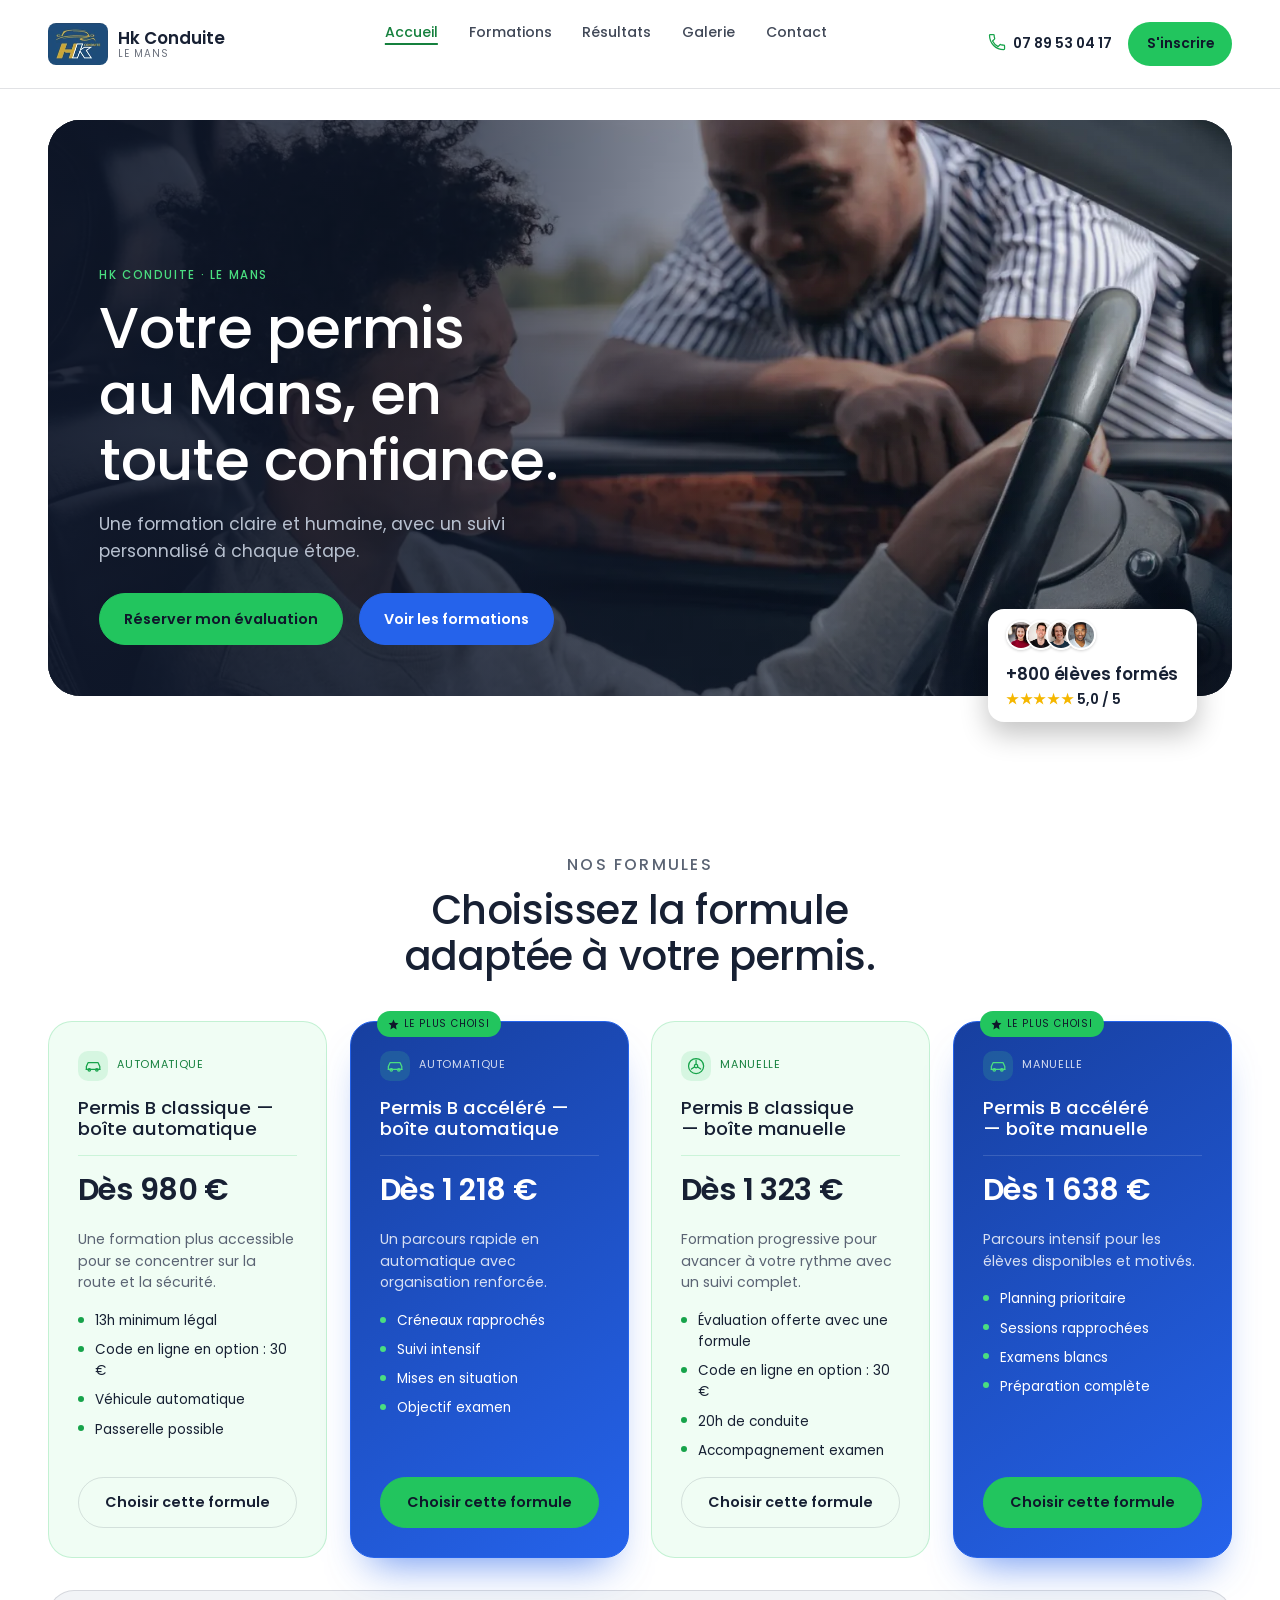
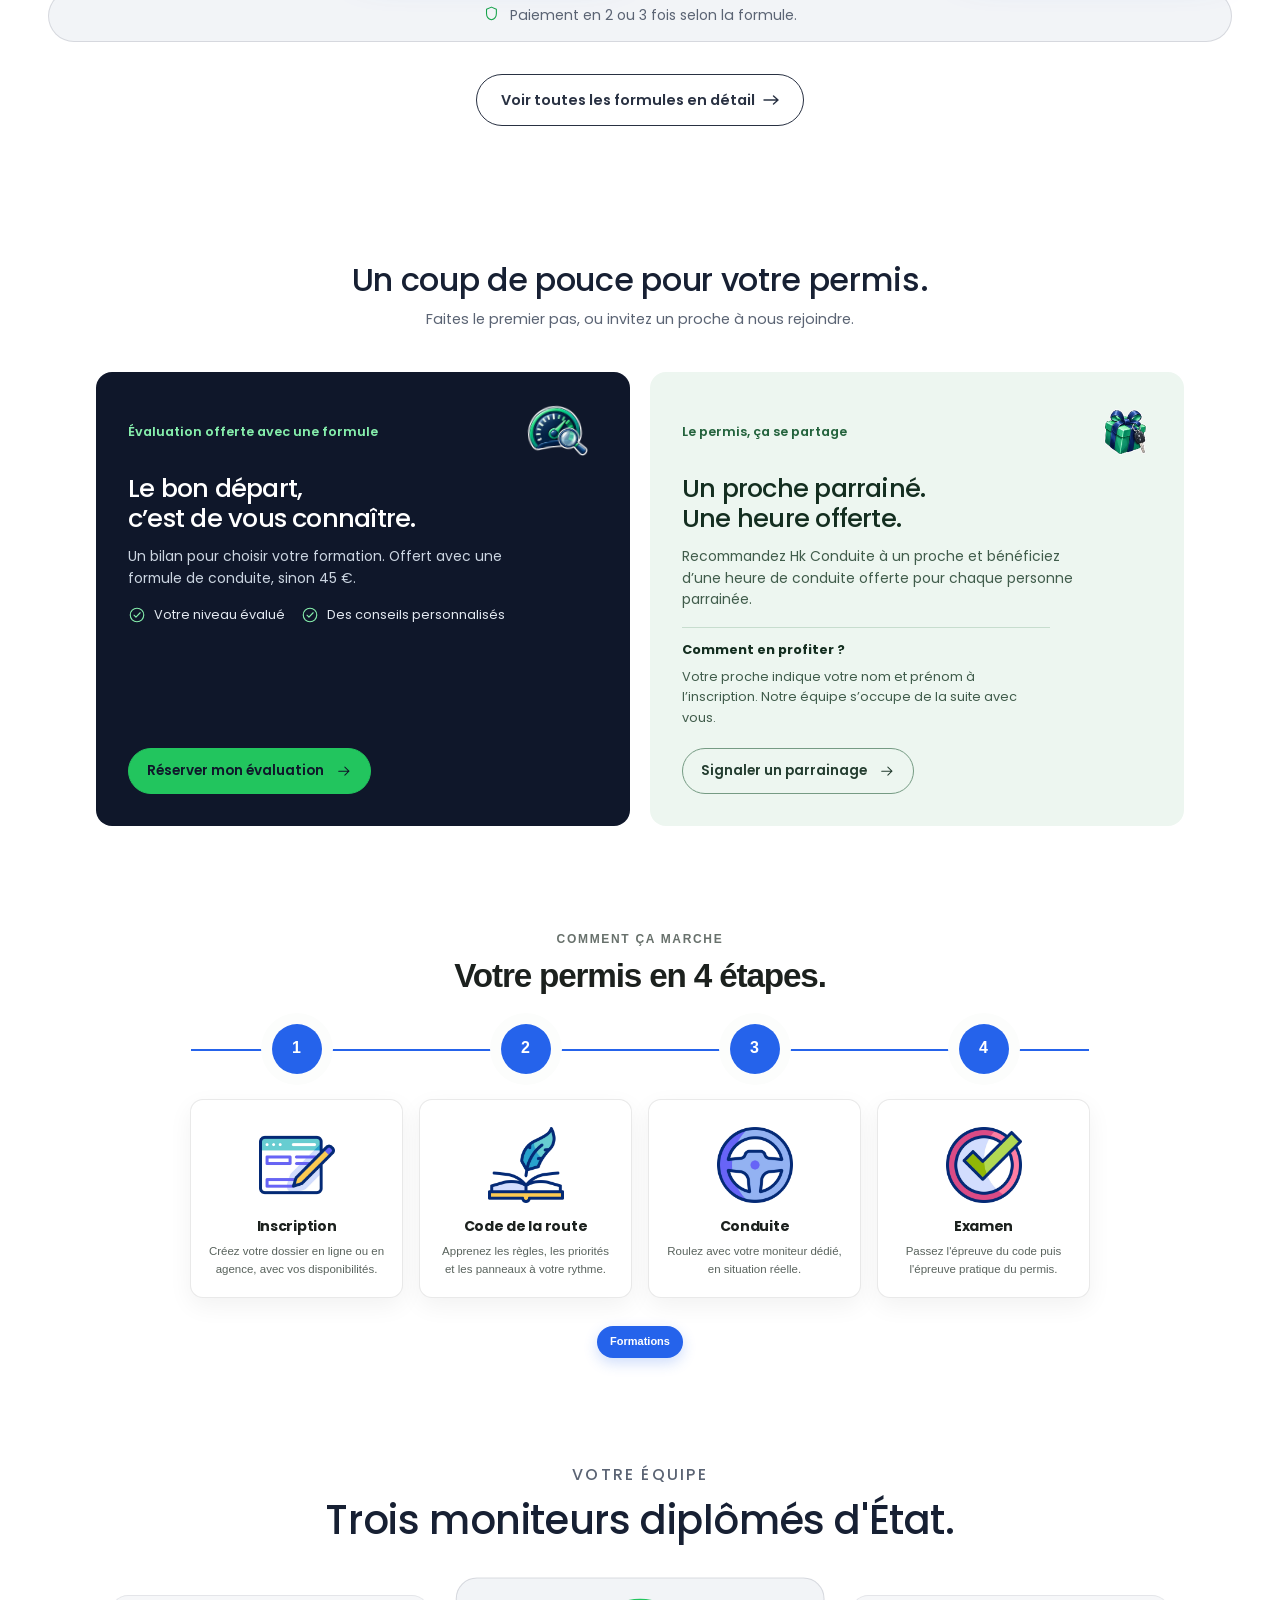
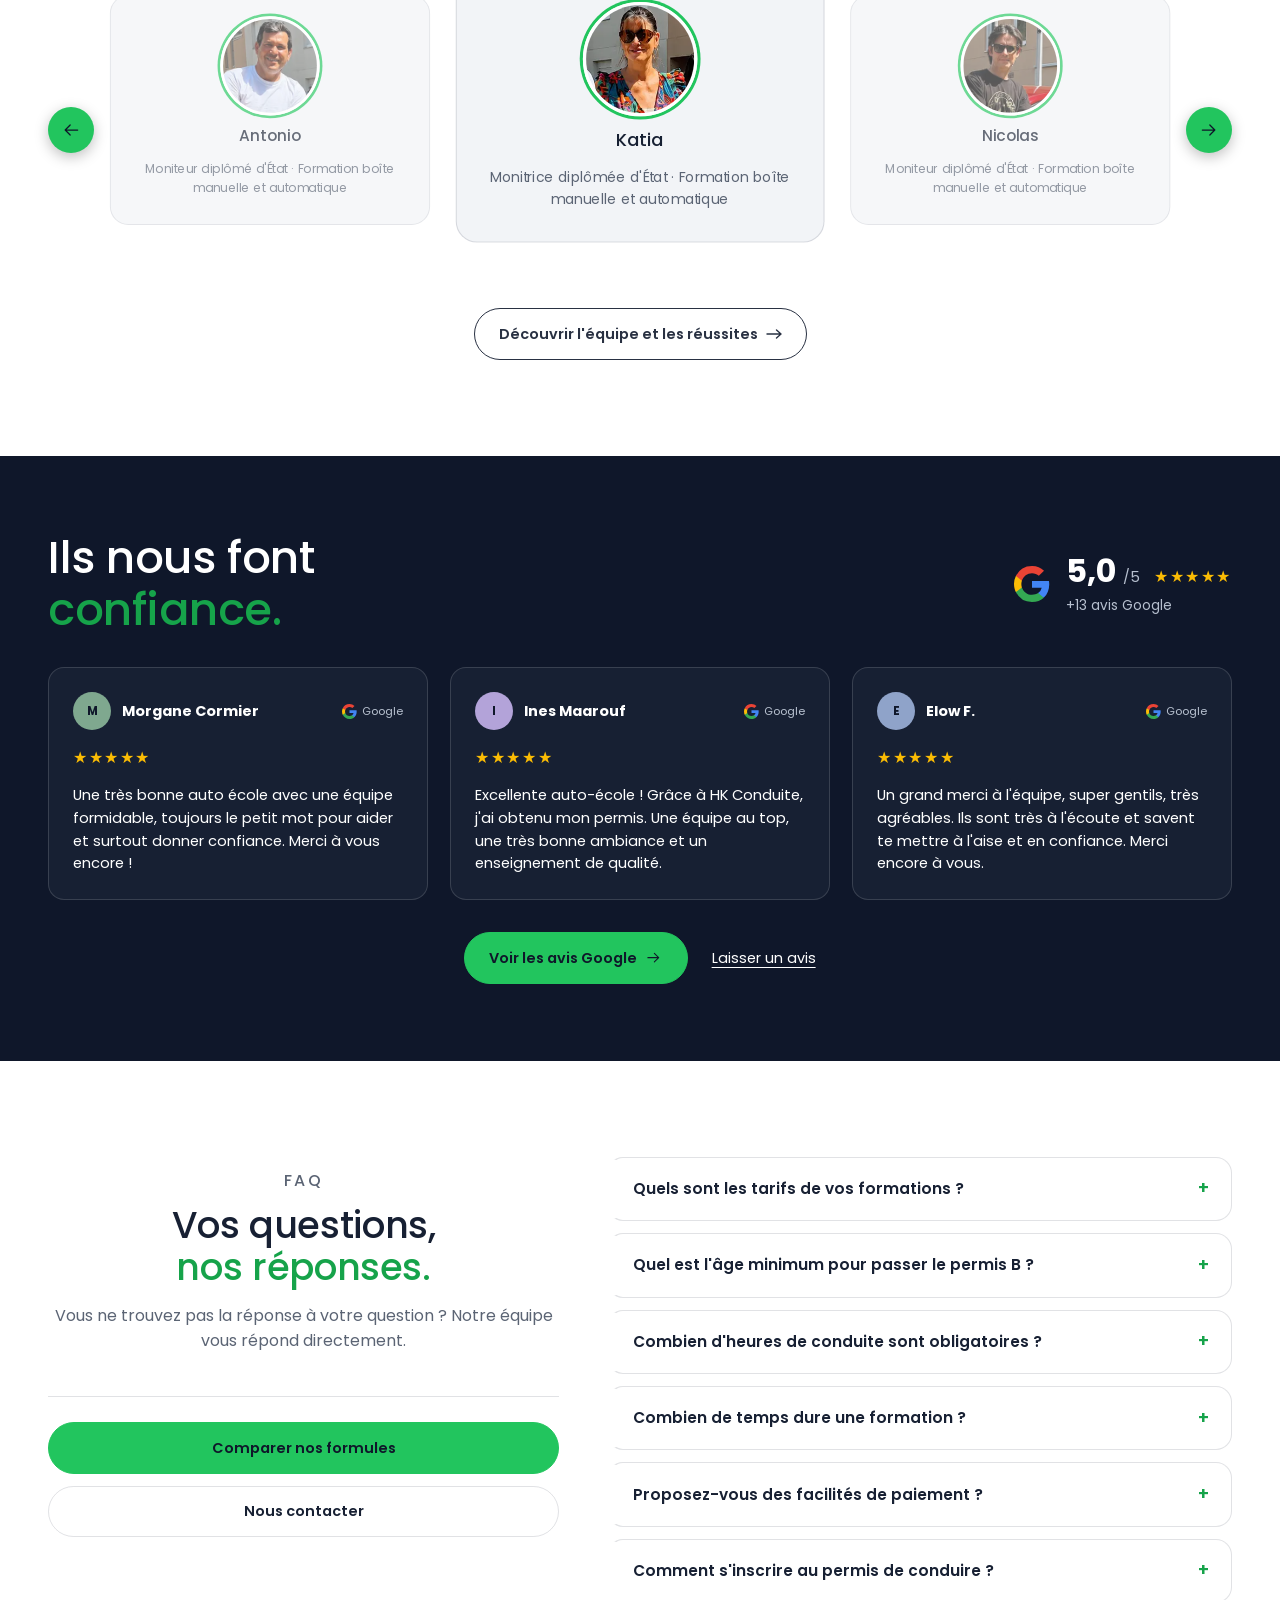
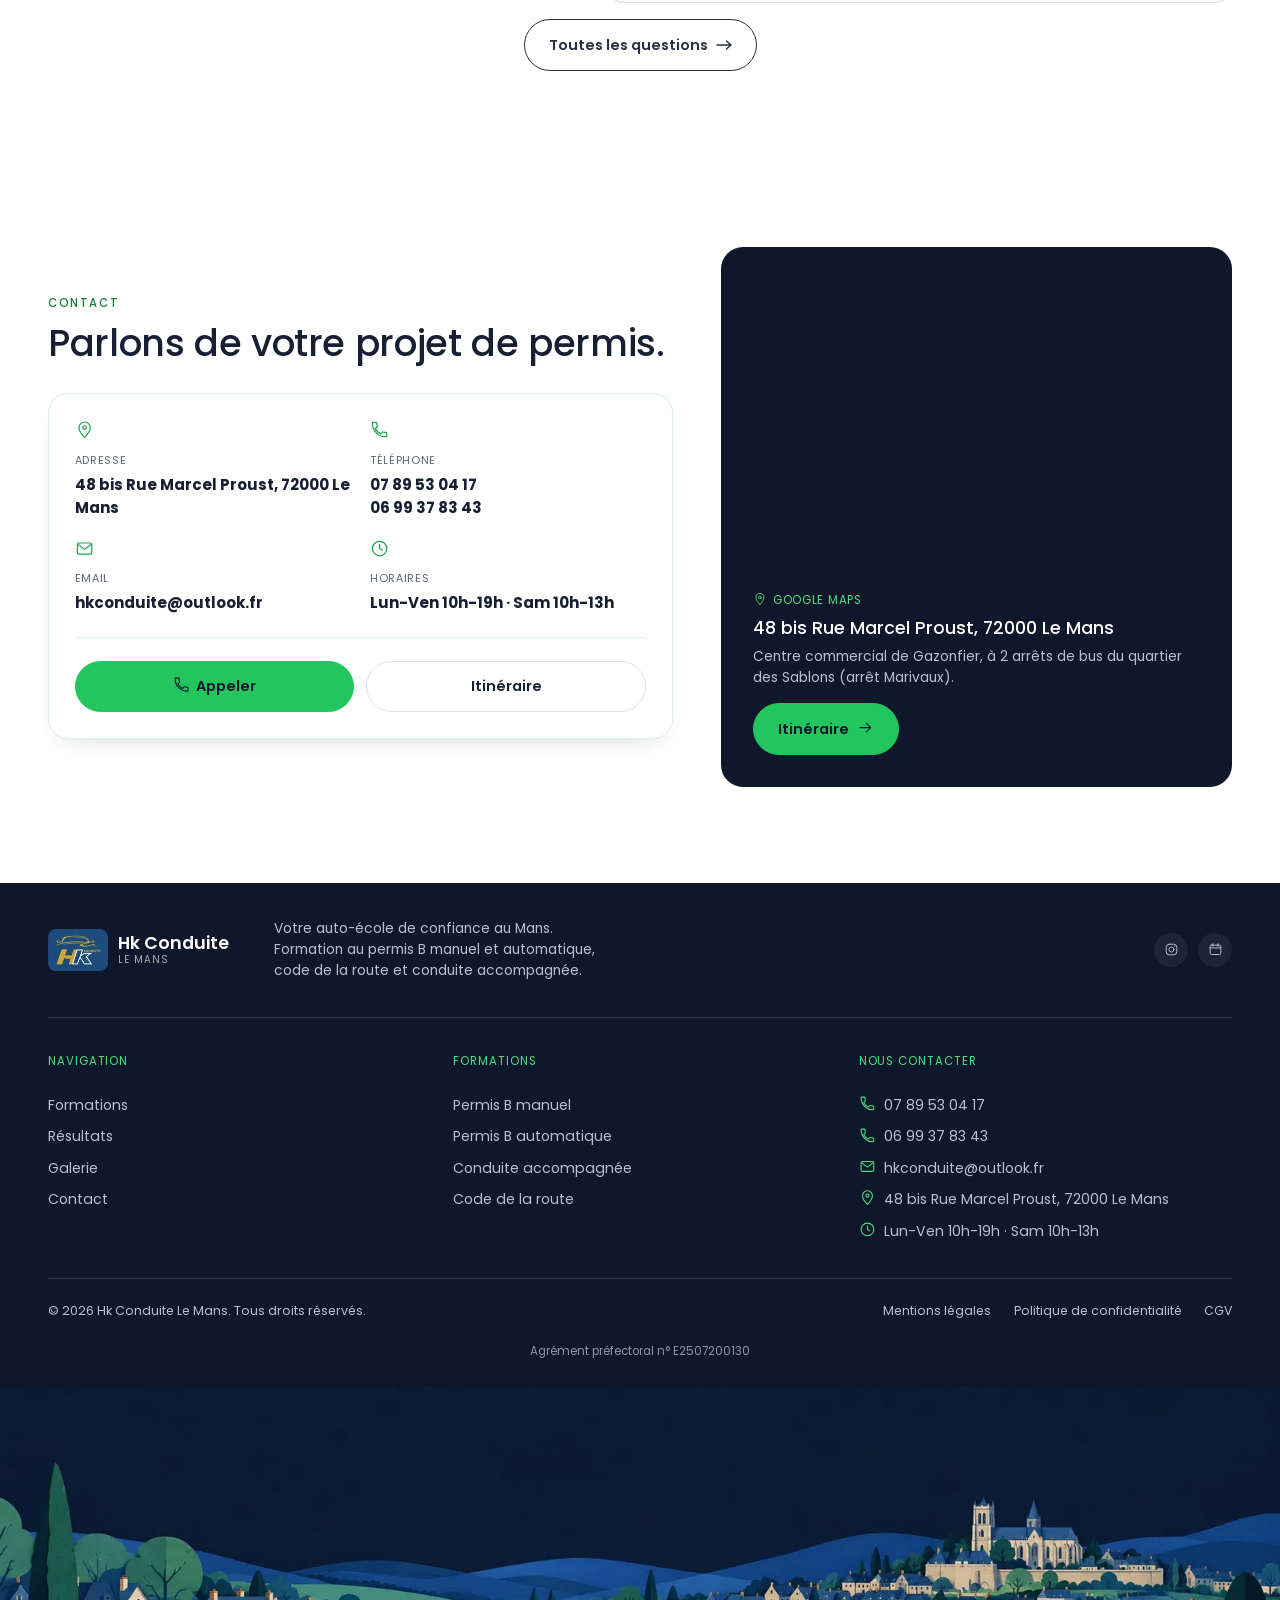
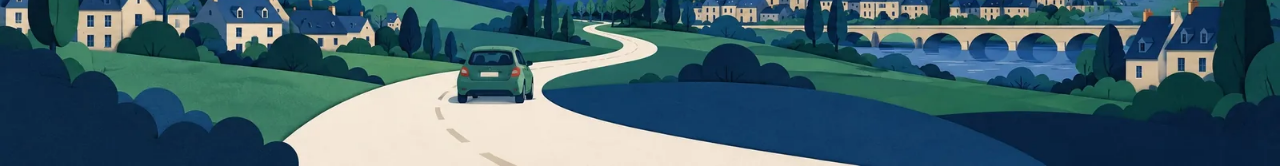
==== commit 25037992: "Update review count and match agency card designs" ====
--- a/index.html
+++ b/index.html
@@ -10,7 +10,7 @@
   
   <link rel="canonical" href="https://hkconduite.fr/">
   <meta property="og:title" content="Hk Conduite Le Mans | Auto-école, permis B et code de la route">
-  <meta property="og:description" content="Formation permis B, code de la route, conduite accompagnée et supervisée à Le Mans. Note de 5,0/5 sur 9 avis Google.">
+  <meta property="og:description" content="Formation permis B, code de la route, conduite accompagnée et supervisée à Le Mans. Note de 5,0/5 sur plus de 13 avis Google.">
   <meta property="og:image" content="https://hkconduite.fr/assets/img/hero-driving.jpg">
   <meta property="og:url" content="https://hkconduite.fr/">
   <meta property="og:type" content="website">
@@ -295,7 +295,7 @@
     <section class="section offers-section" id="parrainage" aria-labelledby="offers-title">
       <div class="section-head">
         <h2 id="offers-title">Un coup de pouce pour votre permis.</h2>
-        <p>Faites le premier pas, ou invitez un proche à nous rejoindre.</p>
+        <p>Faites le premier pas, ou invitez un proche à nous rejoindre. </p>
       </div>
       <div class="offers-grid">
         <article class="permit-offer permit-offer--evaluation" aria-labelledby="evaluation-offer-title">
@@ -455,9 +455,9 @@
         <div class="google-proof-copy">
           <h2>Ils nous font <span>confiance.</span></h2>
         </div>
-        <aside class="google-rating-compact" aria-label="Note affichée : 5 sur 5, pour 9 avis Google">
+        <aside class="google-rating-compact" aria-label="Note affichée : 5 sur 5, pour plus de 13 avis Google">
           <img src="assets/img/google-g.svg" alt="Google" width="36" height="36">
-          <div><div class="rating-score"><strong>5,0</strong><span>/5</span><span class="review-stars" aria-label="5 étoiles">★★★★★</span></div><p>9 avis Google</p></div>
+          <div><div class="rating-score"><strong>5,0</strong><span>/5</span><span class="review-stars" aria-label="5 étoiles">★★★★★</span></div><p>+13 avis Google</p></div>
         </aside>
       </div>
       <div class="carousel-wrap">
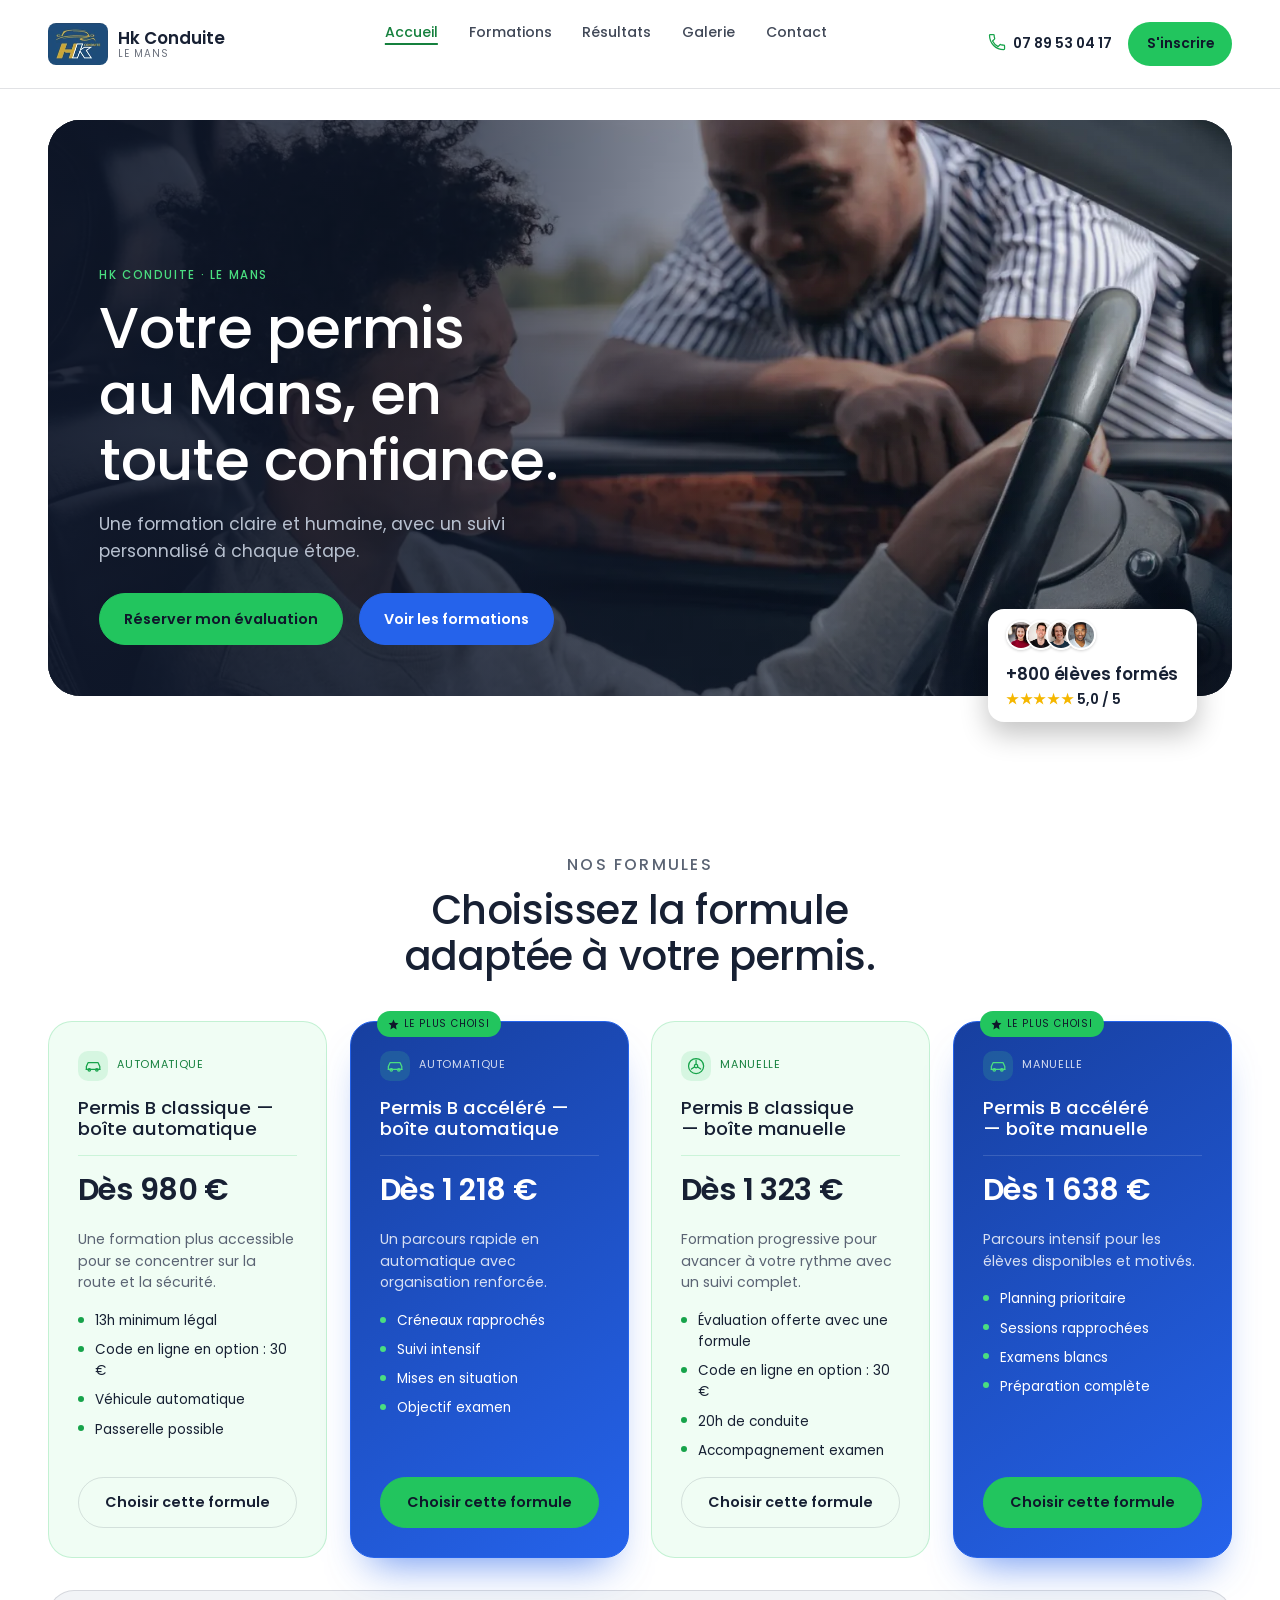
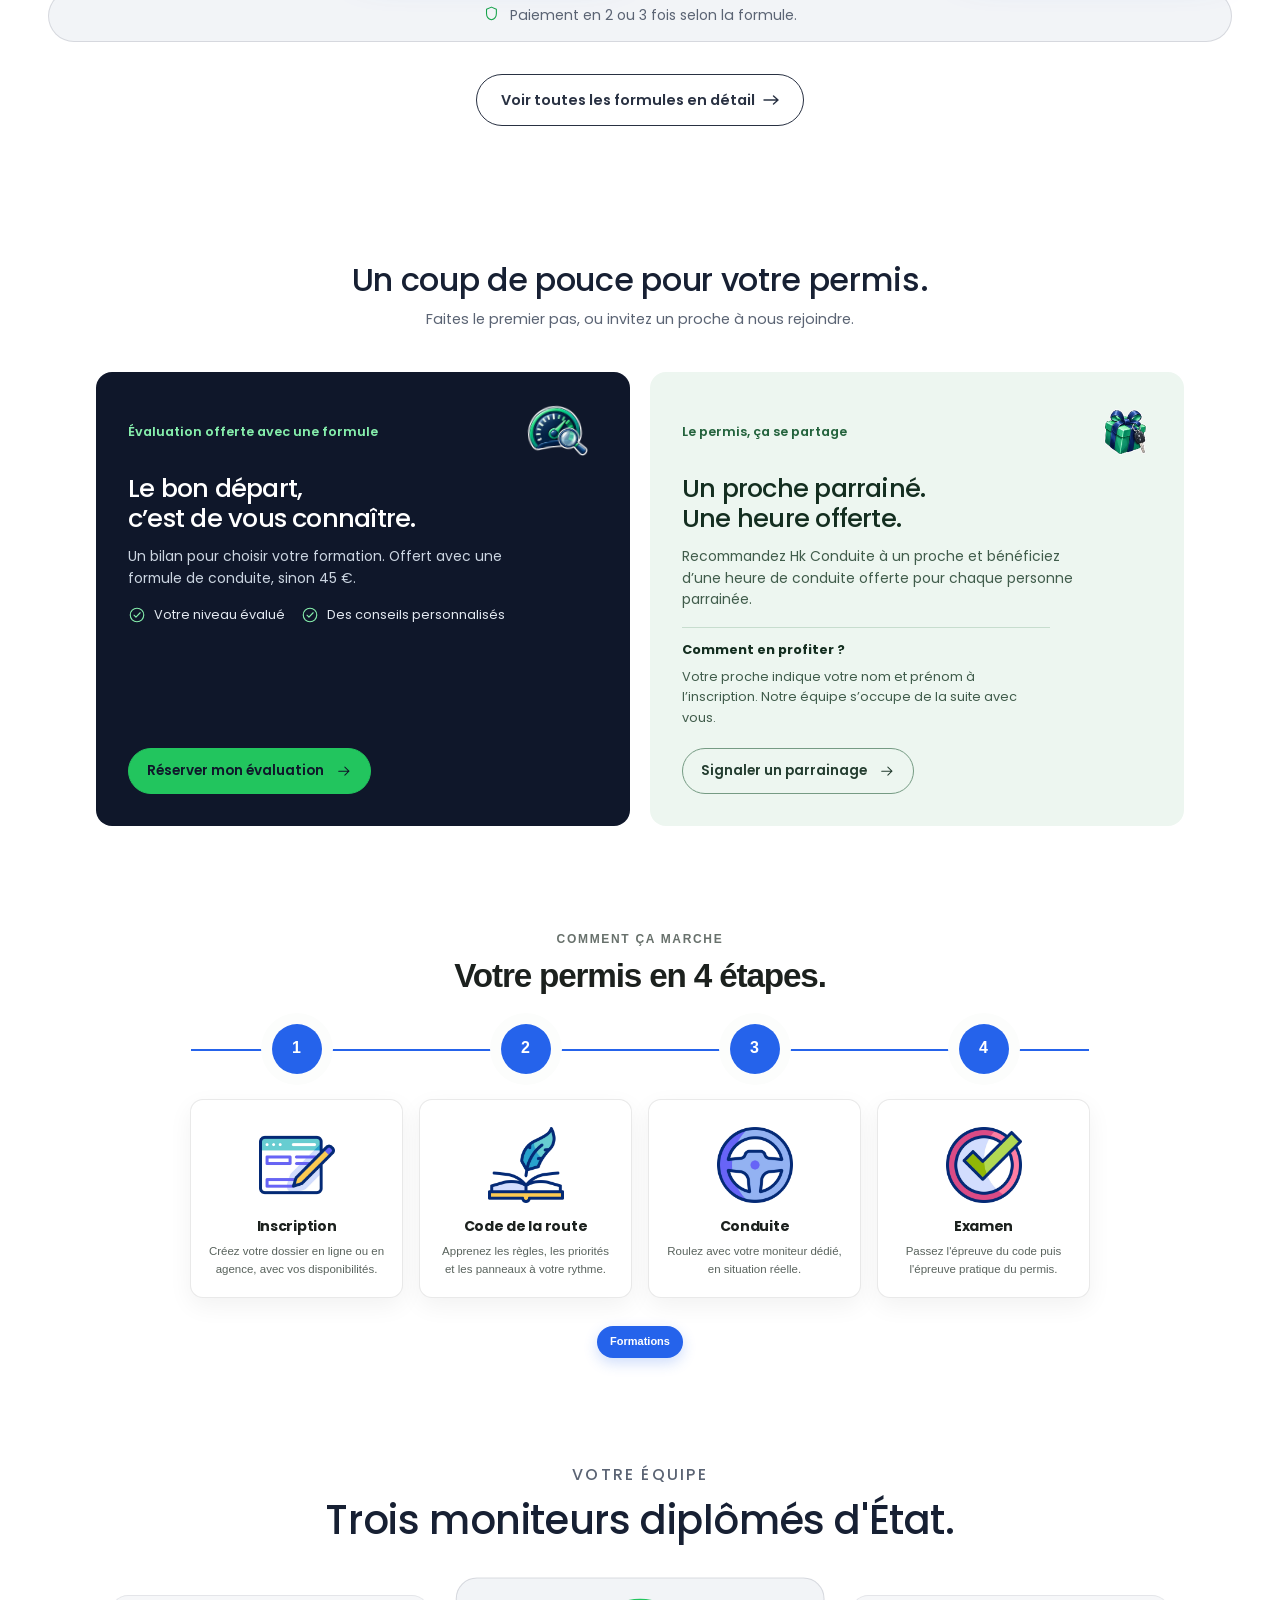
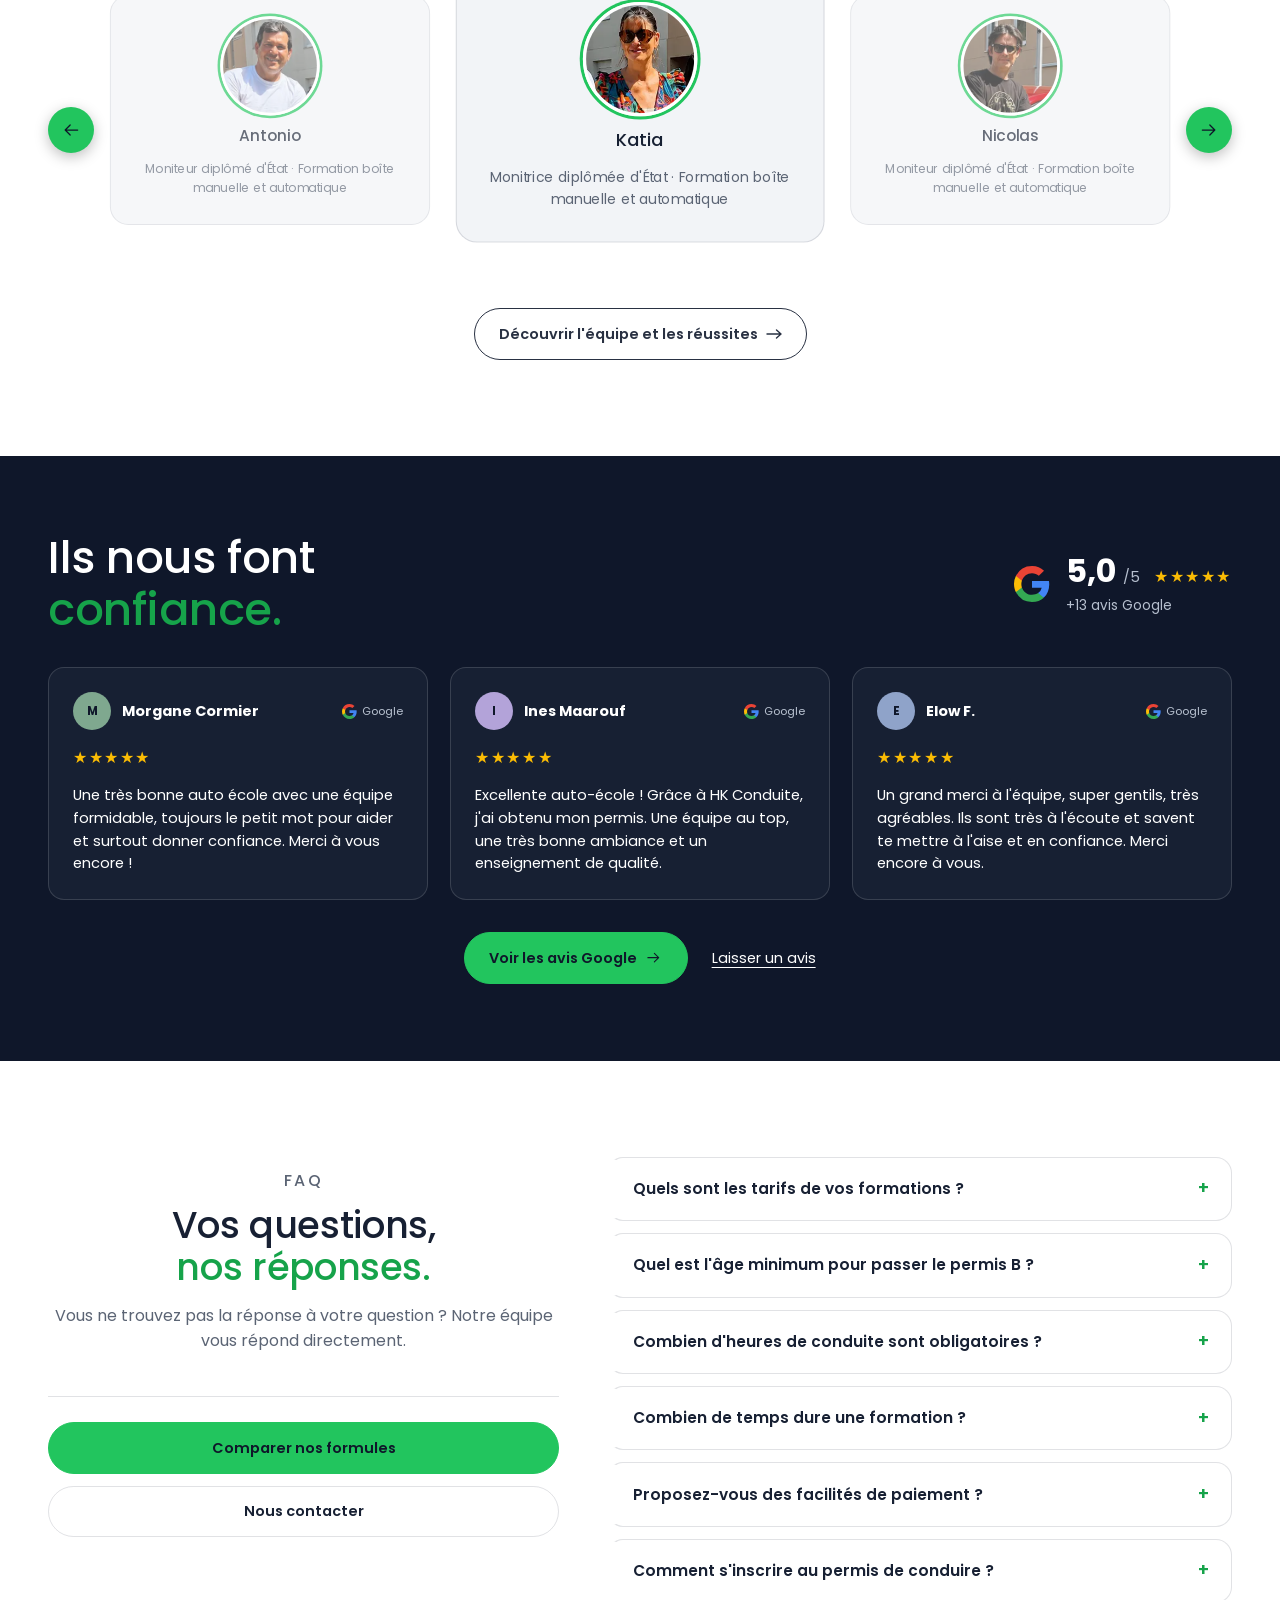
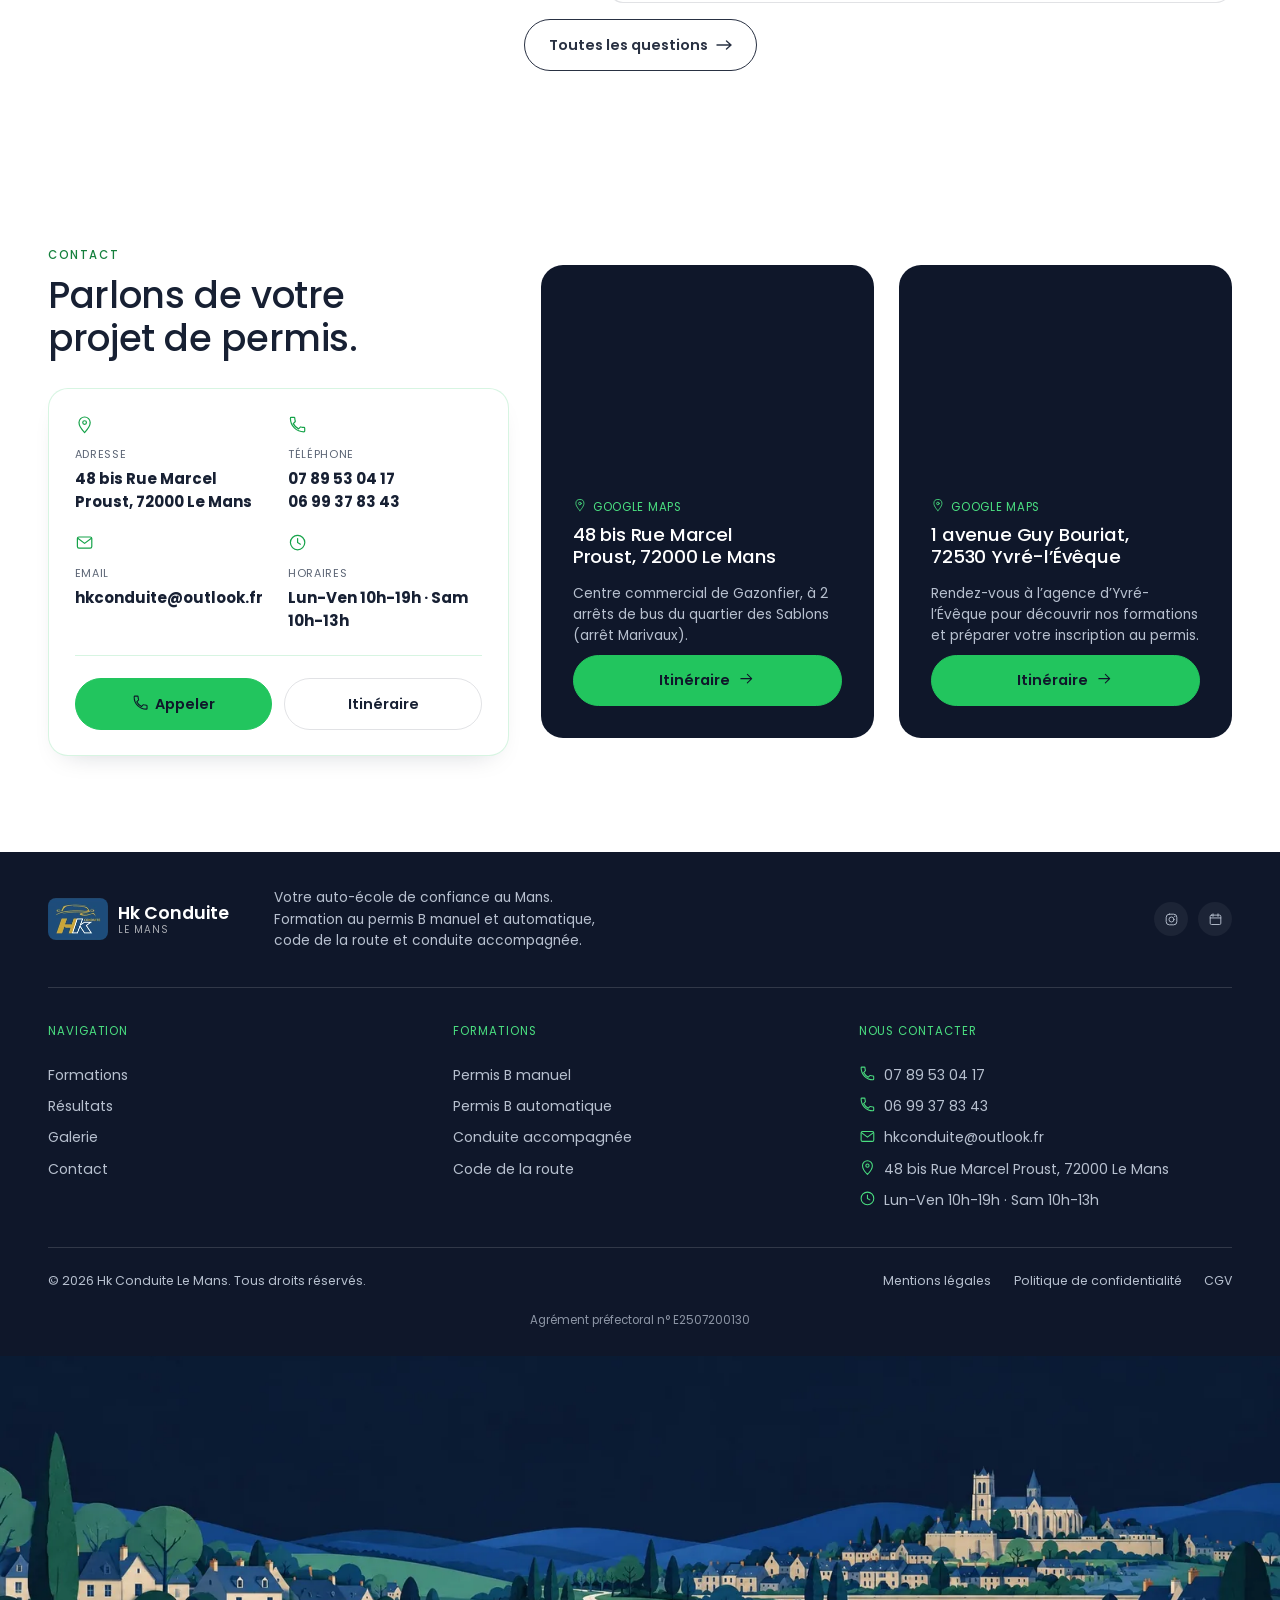
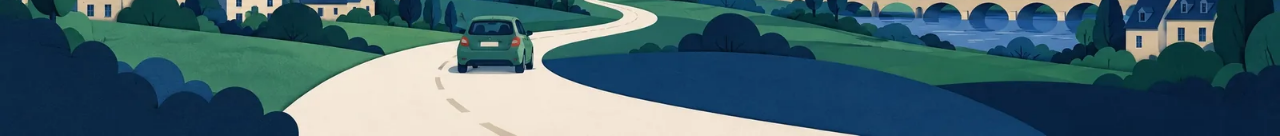
==== commit 6e5825ef: "Show both agencies in the homepage contact section" ====
--- a/index.html
+++ b/index.html
@@ -20,6 +20,7 @@
   <noscript><link rel="stylesheet" href="https://fonts.googleapis.com/css2?family=Poppins:wght@400;500;600;700&display=optional"></noscript>
   <link rel="preload" as="image" imagesrcset="assets/img/hero-480.webp 480w, assets/img/hero-720.webp 720w, assets/img/hero-960.webp 960w, assets/img/hero-1440.webp 1440w, assets/img/hero-2000.webp 2000w" imagesizes="(min-width: 94rem) 90rem, 100vw" fetchpriority="high">
   <link rel="stylesheet" href="assets/css/styles.min.css?v=20261028-arrows-previous">
+  <link rel="stylesheet" href="assets/css/contact-mobile.css?v=20261115-3">
   <script type="application/ld+json">
   {
     "@context": "https://schema.org",
@@ -572,13 +573,25 @@
           </div>
         </div>
       </div>
-      <div class="map-panel">
-        <iframe class="map-embed" src="https://www.google.com/maps?q=48+bis+Rue+Marcel+Proust%2C+72000+Le+Mans&z=16&output=embed" loading="lazy" referrerpolicy="no-referrer-when-downgrade" title="Localisation Hk Conduite Le Mans"></iframe>
-        <div class="map-info">
-          <span><i aria-hidden="true"><svg class="icon" aria-hidden="true"><use href="#pin"></use></svg></i>Google Maps</span>
-          <h3>48 bis Rue Marcel Proust, 72000 Le Mans</h3>
-          <p>Centre commercial de Gazonfier, à 2 arrêts de bus du quartier des Sablons (arrêt Marivaux).</p>
-          <a class="btn primary" href="https://www.google.com/maps/dir/?api=1&destination=48+bis+Rue+Marcel+Proust%2C+72000+Le+Mans" target="_blank" rel="noopener">Itinéraire <i aria-hidden="true"><svg class="icon" aria-hidden="true"><use href="#arrow"></use></svg></i></a>
+      <div class="contact-layout agency-maps">
+        <div class="map-card">
+          <iframe class="map-embed" src="https://www.google.com/maps?q=48+bis+Rue+Marcel+Proust%2C+72000+Le+Mans&z=16&output=embed" loading="lazy" referrerpolicy="no-referrer-when-downgrade" title="Localisation Hk Conduite Le Mans"></iframe>
+          <div class="map-info">
+            <span><i aria-hidden="true"><svg class="icon" aria-hidden="true"><use href="#pin"></use></svg></i>Google Maps</span>
+            <h3>48 bis Rue Marcel Proust, 72000 Le Mans</h3>
+            <p>Centre commercial de Gazonfier, à 2 arrêts de bus du quartier des Sablons (arrêt Marivaux).</p>
+            <a class="btn primary" href="https://www.google.com/maps/dir/?api=1&amp;destination=48+bis+Rue+Marcel+Proust%2C+72000+Le+Mans" target="_blank" rel="noopener" aria-label="Itinéraire vers Hk Conduite au Mans">Itinéraire <i aria-hidden="true"><svg class="icon" aria-hidden="true"><use href="#arrow"></use></svg></i></a>
+          </div>
+        </div>
+
+        <div class="map-card">
+          <iframe class="map-embed" src="https://www.google.com/maps?q=1+Avenue+Guy+Bouriat%2C+72530+Yvr%C3%A9-l%27%C3%89v%C3%AAque&amp;z=16&amp;output=embed" loading="lazy" referrerpolicy="no-referrer-when-downgrade" title="Localisation Hk Conduite Yvré-l'Évêque"></iframe>
+          <div class="map-info">
+            <span><i aria-hidden="true"><svg class="icon" aria-hidden="true"><use href="#pin"></use></svg></i>Google Maps</span>
+            <h3>1 avenue Guy Bouriat, 72530 Yvré-l’Évêque</h3>
+            <p>Rendez-vous à l’agence d’Yvré-l’Évêque pour découvrir nos formations et préparer votre inscription au permis.</p>
+            <a class="btn primary" href="https://www.google.com/maps/dir/?api=1&amp;destination=1+Avenue+Guy+Bouriat%2C+72530+Yvr%C3%A9-l%27%C3%89v%C3%AAque" target="_blank" rel="noopener" aria-label="Itinéraire vers Hk Conduite à Yvré-l'Évêque">Itinéraire <i aria-hidden="true"><svg class="icon" aria-hidden="true"><use href="#arrow"></use></svg></i></a>
+          </div>
         </div>
       </div>
     </section>
--- a/assets/css/contact-mobile.css
+++ b/assets/css/contact-mobile.css
@@ -0,0 +1,125 @@
+.project-contact .agency-maps {
+  width: 100%;
+  margin: 0;
+  padding: 0;
+}
+
+@media (min-width: 901px) {
+  .project-contact {
+    grid-template-columns: minmax(0, 1fr) minmax(0, 1.5fr);
+    gap: 2rem;
+  }
+}
+
+.agency-maps .map-info h3 {
+  font-size: 1.15rem;
+}
+
+.agency-maps .map-card .map-info {
+  flex: 1;
+}
+
+.agency-maps .map-card .map-info .btn {
+  align-self: stretch;
+  margin-top: auto;
+}
+
+.agency-maps .map-card .map-info :is(h2, h3) {
+  margin-bottom: 0.5rem;
+}
+
+/* Keep both agency maps side by side at smaller widths. */
+@media (max-width: 900px) {
+  .agency-maps {
+    grid-template-columns: repeat(2, minmax(0, 1fr));
+    gap: clamp(0.5rem, 3vw, 1rem);
+    padding-inline: 1rem;
+  }
+
+  .agency-maps .map-card .map-embed {
+    min-height: 150px;
+  }
+
+  .agency-maps .map-card .map-info {
+    padding: clamp(0.65rem, 3vw, 1.5rem);
+    overflow-wrap: anywhere;
+  }
+
+  .agency-maps .map-card .map-info :is(h2, h3) {
+    font-size: clamp(0.9rem, 3.6vw, 1.15rem);
+  }
+
+  .agency-maps .map-card .map-info p {
+    margin-bottom: 0.5rem;
+  }
+
+  .agency-maps .map-card .map-info .btn {
+    padding: 0.5rem 0.25rem;
+    gap: 0.25rem;
+    font-size: 0.8rem;
+  }
+}
+
+/* Contact page: keep every section inside the phone viewport. */
+@media (max-width: 640px) {
+  .contact-page {
+    overflow-x: clip;
+  }
+
+  .contact-page .page-main,
+  .contact-page .page-hero,
+  .contact-page .faq-contact,
+  .contact-page .contact-intro,
+  .contact-page .contact-card,
+  .contact-page .info-card,
+  .contact-page .info-card > div {
+    box-sizing: border-box;
+    min-width: 0;
+    max-width: 100%;
+  }
+
+  .contact-page .faq-contact {
+    display: block;
+    width: 100%;
+    padding: 1.5rem 1rem 0;
+  }
+
+  .contact-page .contact-intro,
+  .contact-page .contact-card,
+  .contact-page .info-card-list {
+    width: 100%;
+  }
+
+  .contact-page .contact-card {
+    margin-top: 1.5rem;
+    padding: 1.25rem;
+  }
+
+  .contact-page .info-card {
+    gap: 0.85rem;
+    padding: 1.1rem;
+  }
+
+  .contact-page .info-card > div {
+    flex: 1 1 auto;
+  }
+
+  .contact-page .page-hero h1,
+  .contact-page .page-hero > p,
+  .contact-page .contact-intro > p,
+  .contact-page .info-card p,
+  .contact-page .contact-card p,
+  .contact-page .contact-card input,
+  .contact-page .contact-card select,
+  .contact-page .contact-card textarea {
+    min-width: 0;
+    max-width: 100%;
+    overflow-wrap: anywhere;
+  }
+
+  .contact-page .hours-pill {
+    max-width: 100%;
+    padding: 0.75rem 1rem;
+    white-space: normal;
+  }
+}
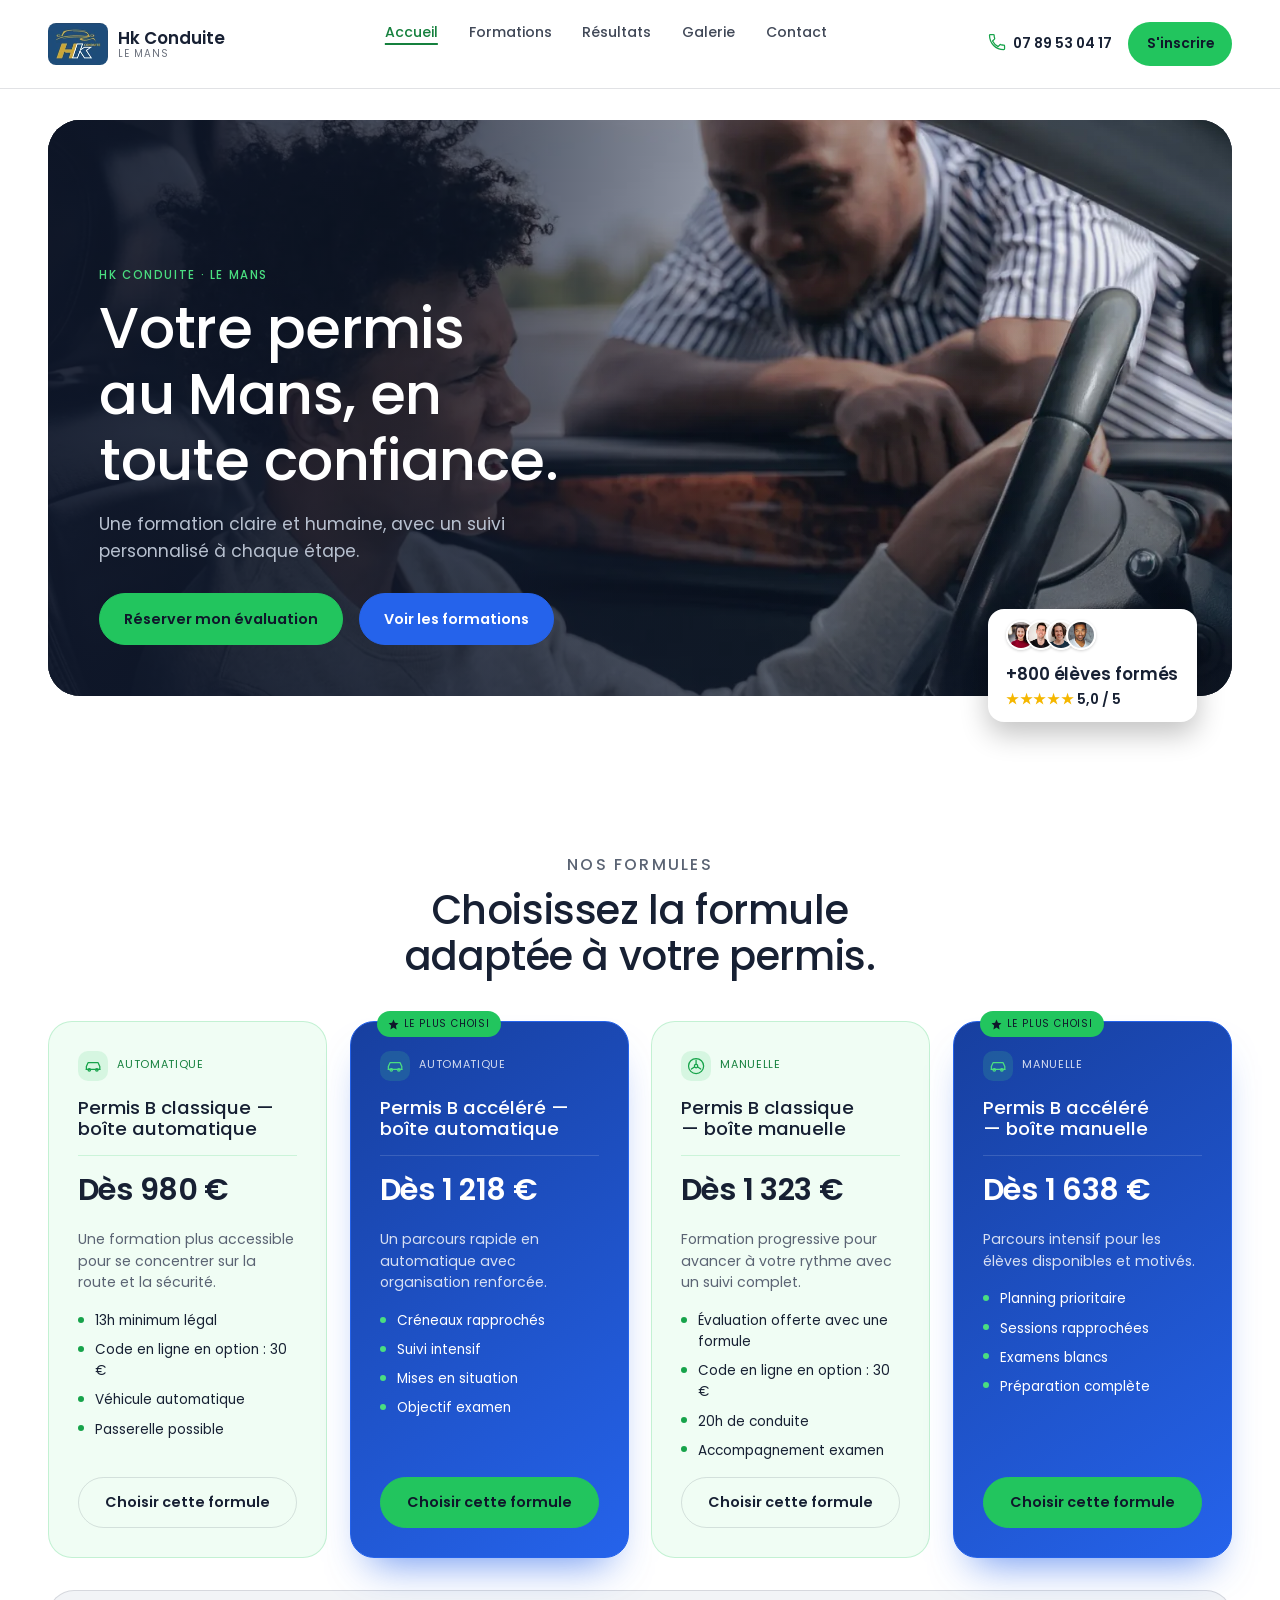
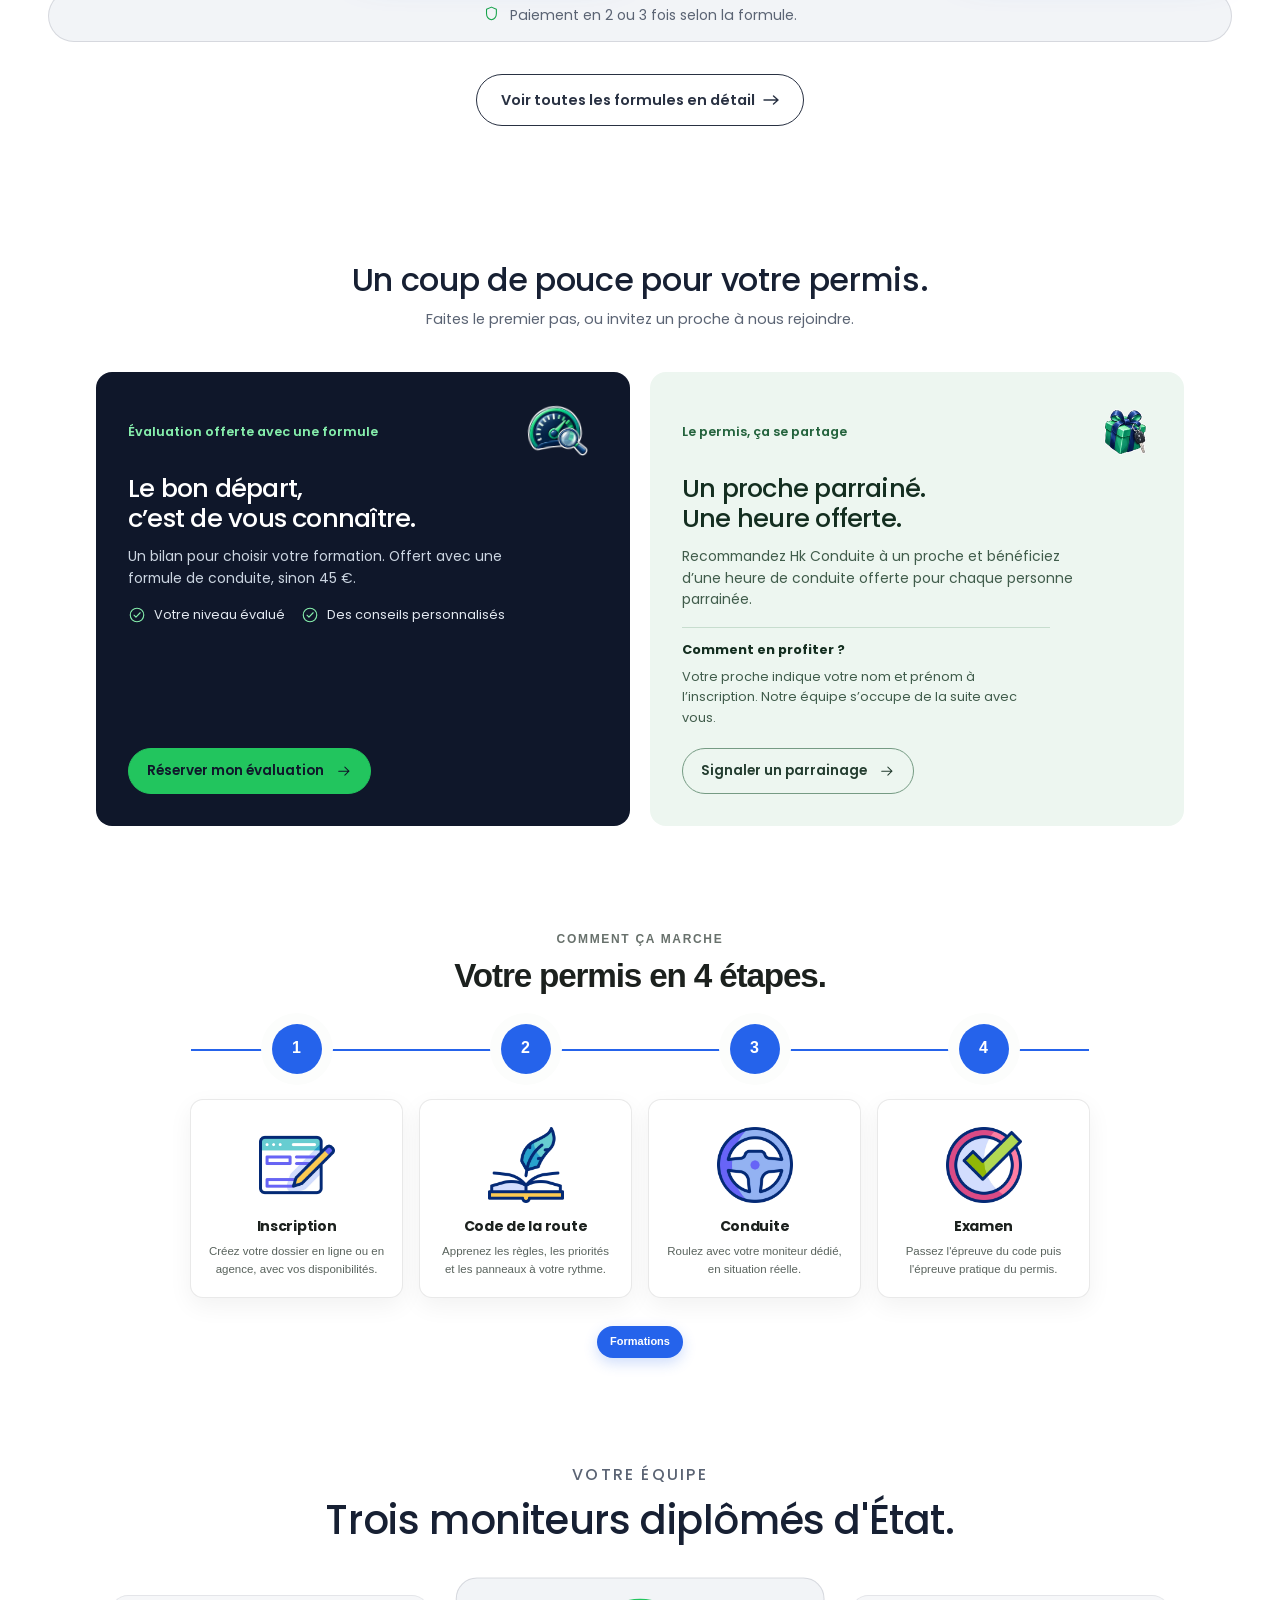
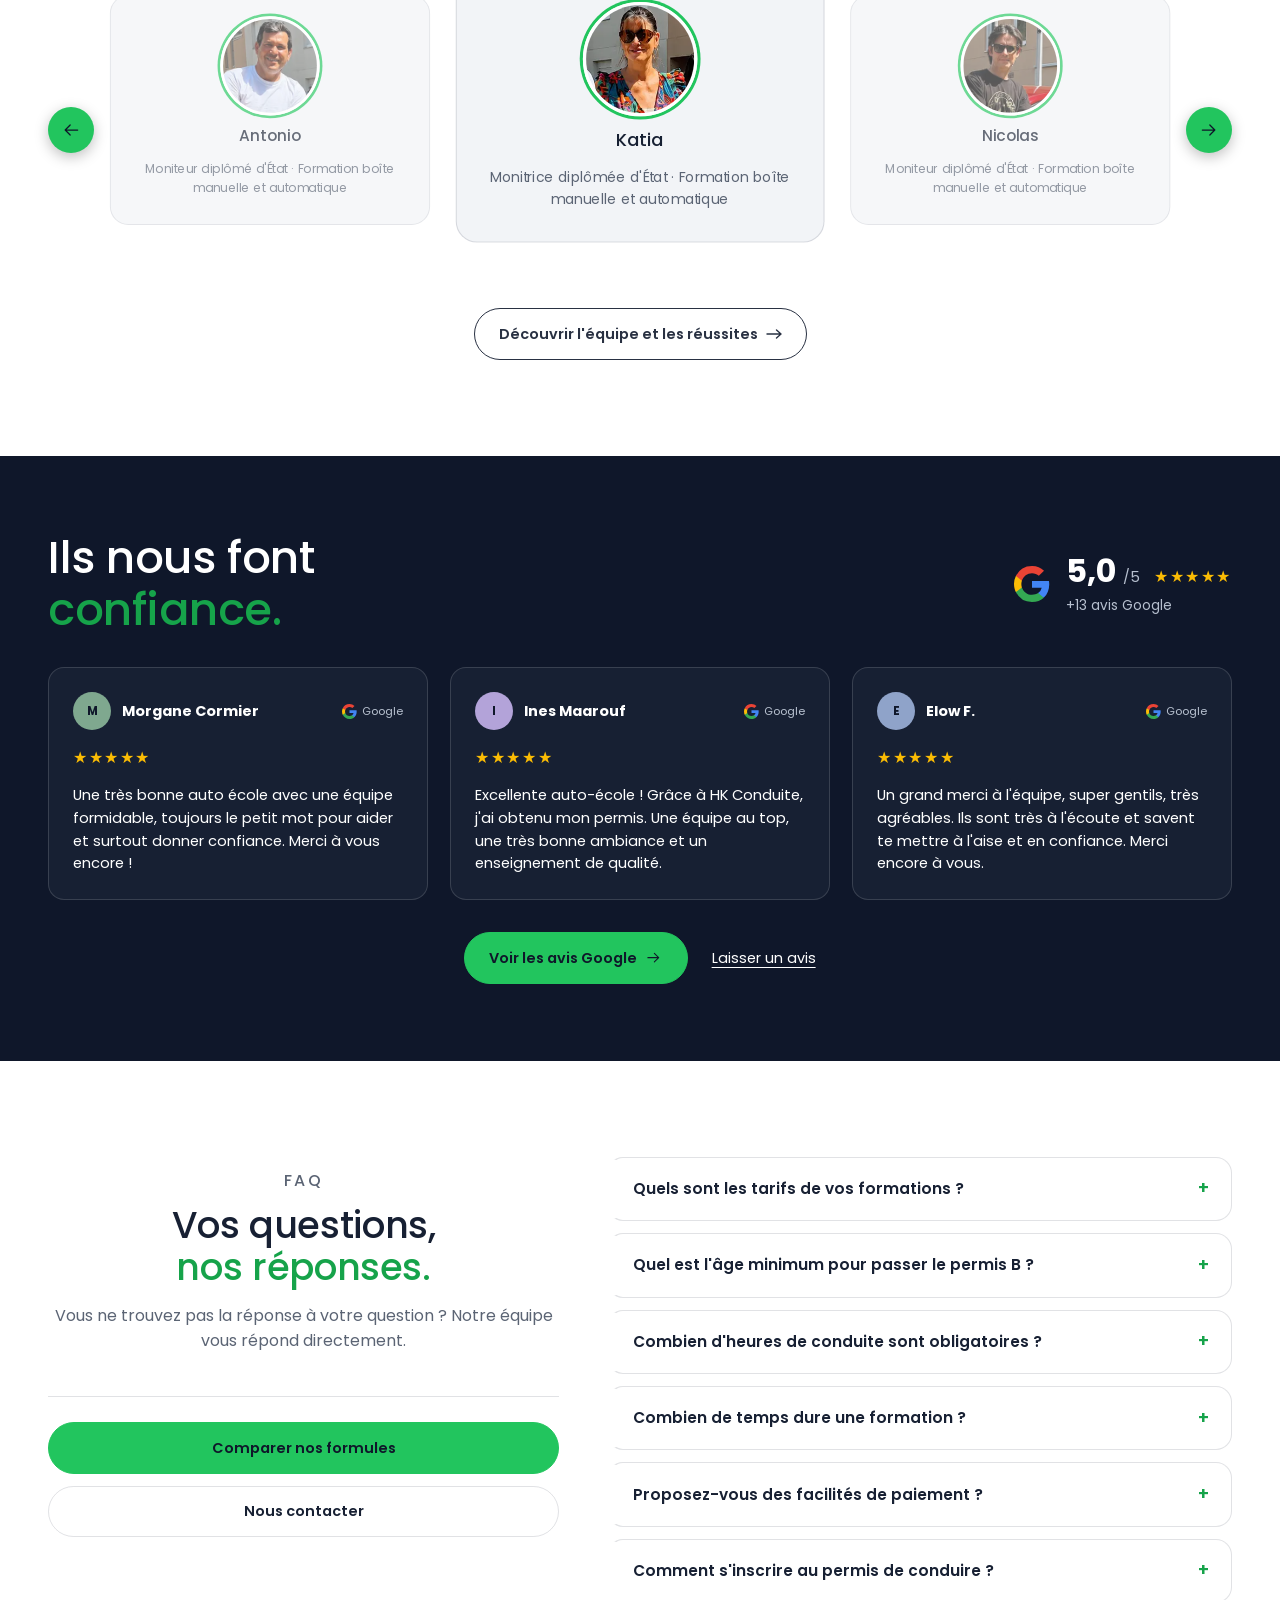
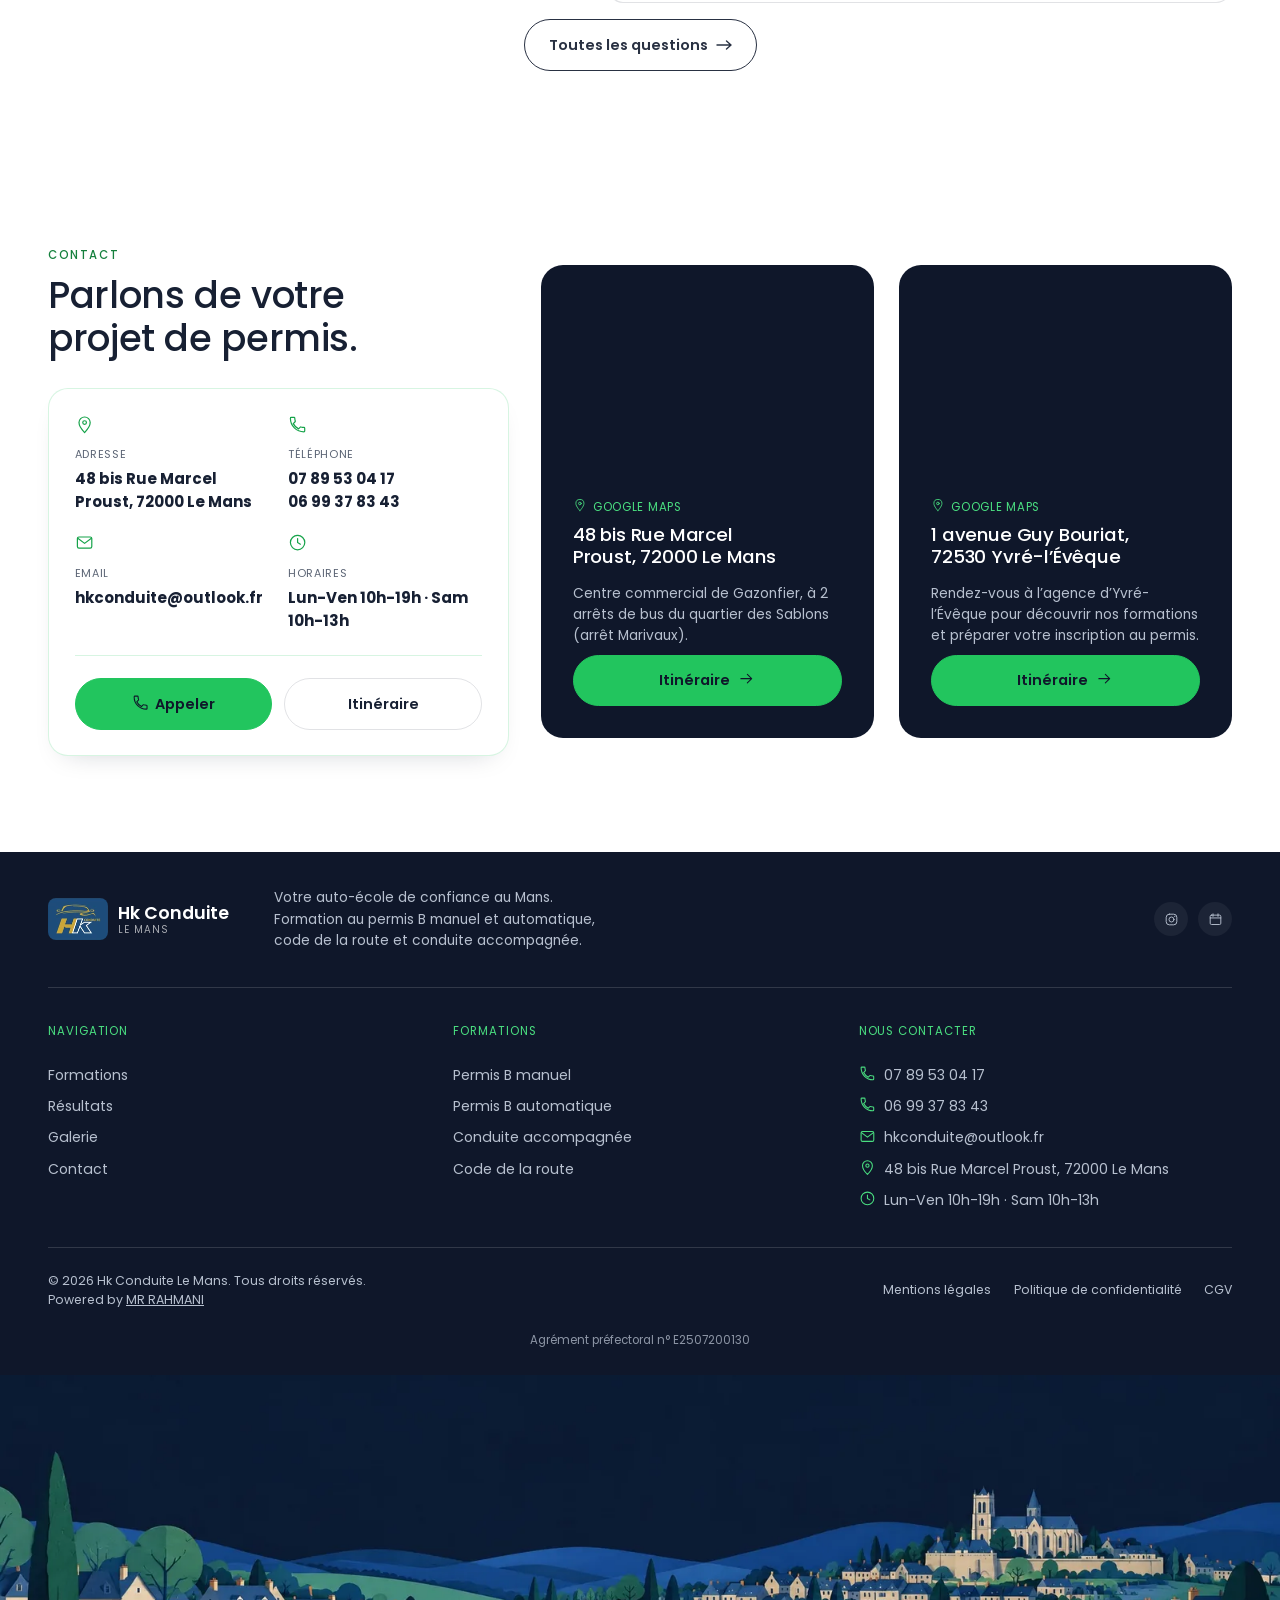
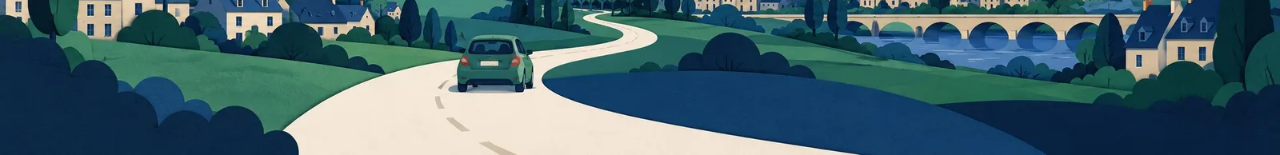
==== commit d7d70356: "Add LinkedIn credit to the site footer" ====
--- a/index.html
+++ b/index.html
@@ -633,7 +633,10 @@
         </div>
       </div>
       <div class="footer-bottom">
-        <p>© 2026 Hk Conduite Le Mans. Tous droits réservés.</p>
+        <p>
+          © 2026 Hk Conduite Le Mans. Tous droits réservés.<br>
+          Powered by <a href="https://www.linkedin.com/in/mujeeb-rahaman-rahmani/" style="text-decoration: underline">MR RAHMANI</a>
+        </p>
         <div class="footer-legal">
           <a href="mentions-legales.html">Mentions légales</a>
           <a href="confidentialite.html">Politique de confidentialité</a>
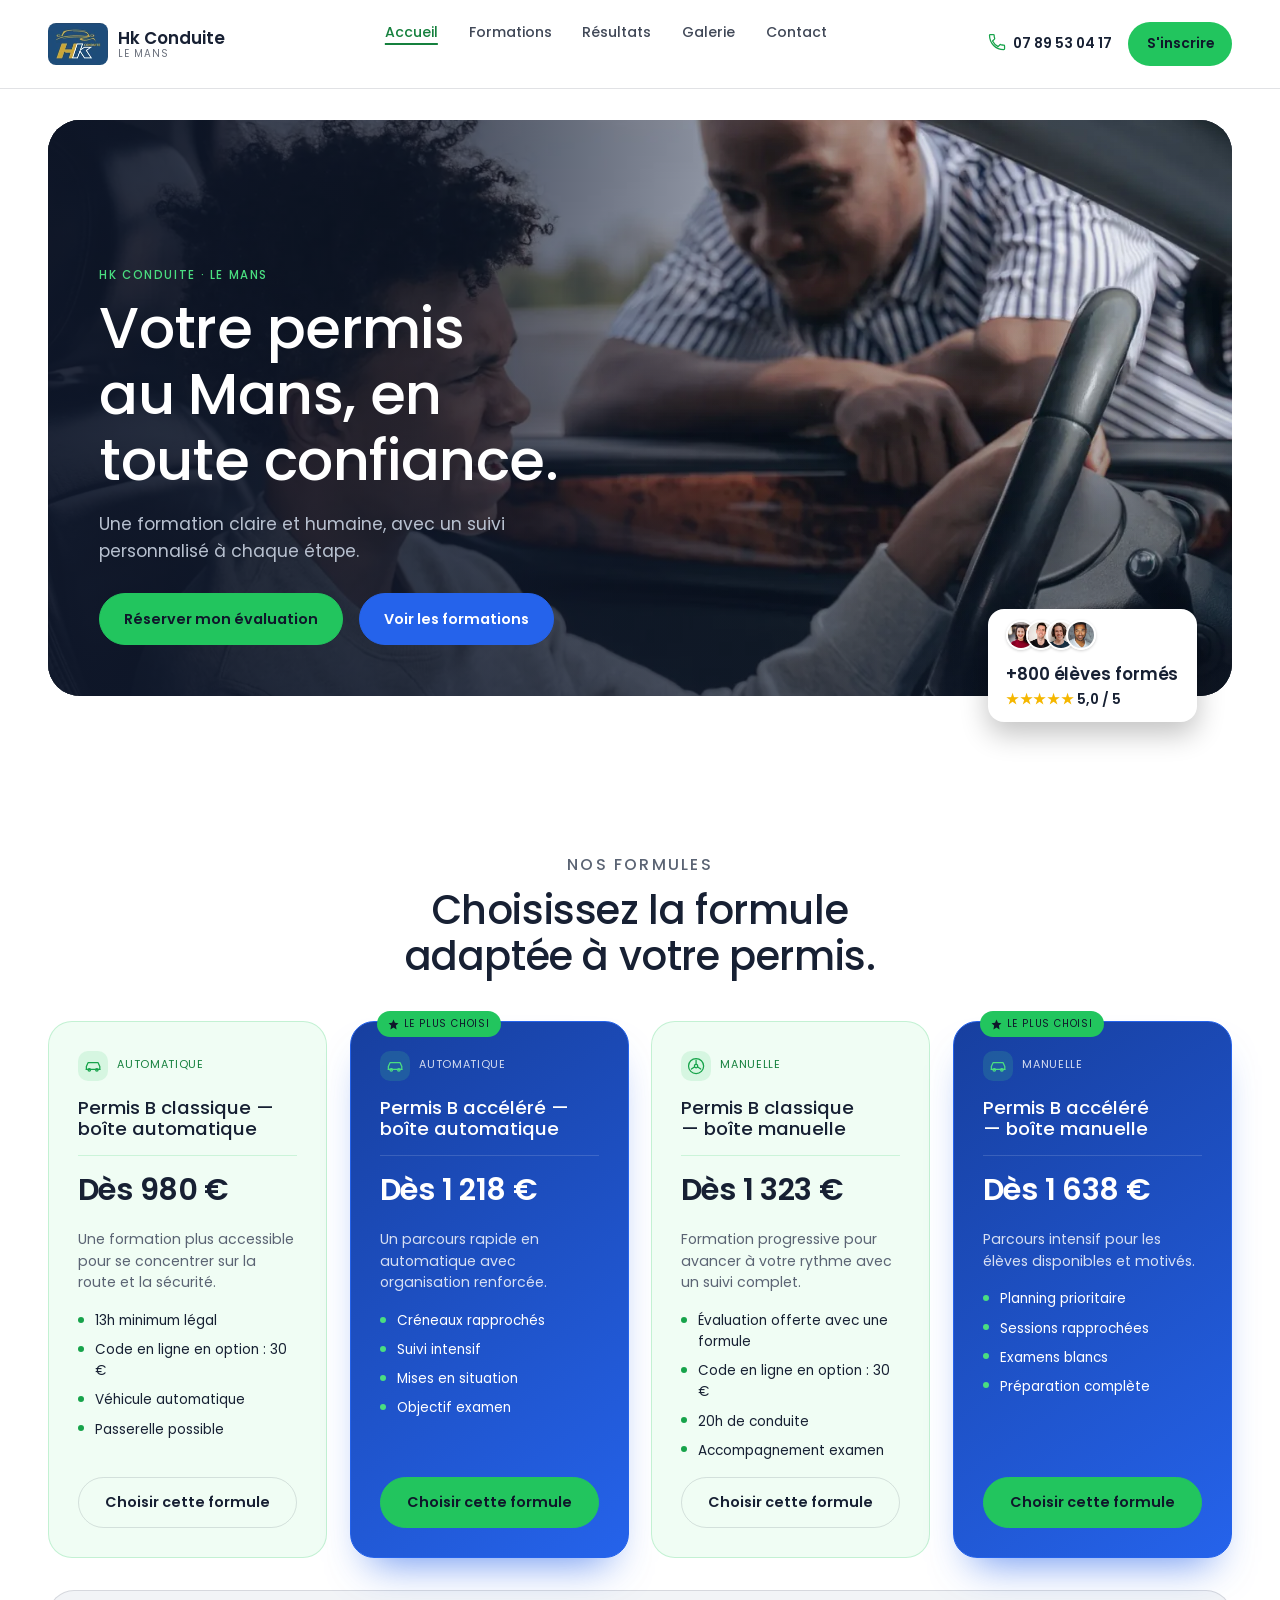
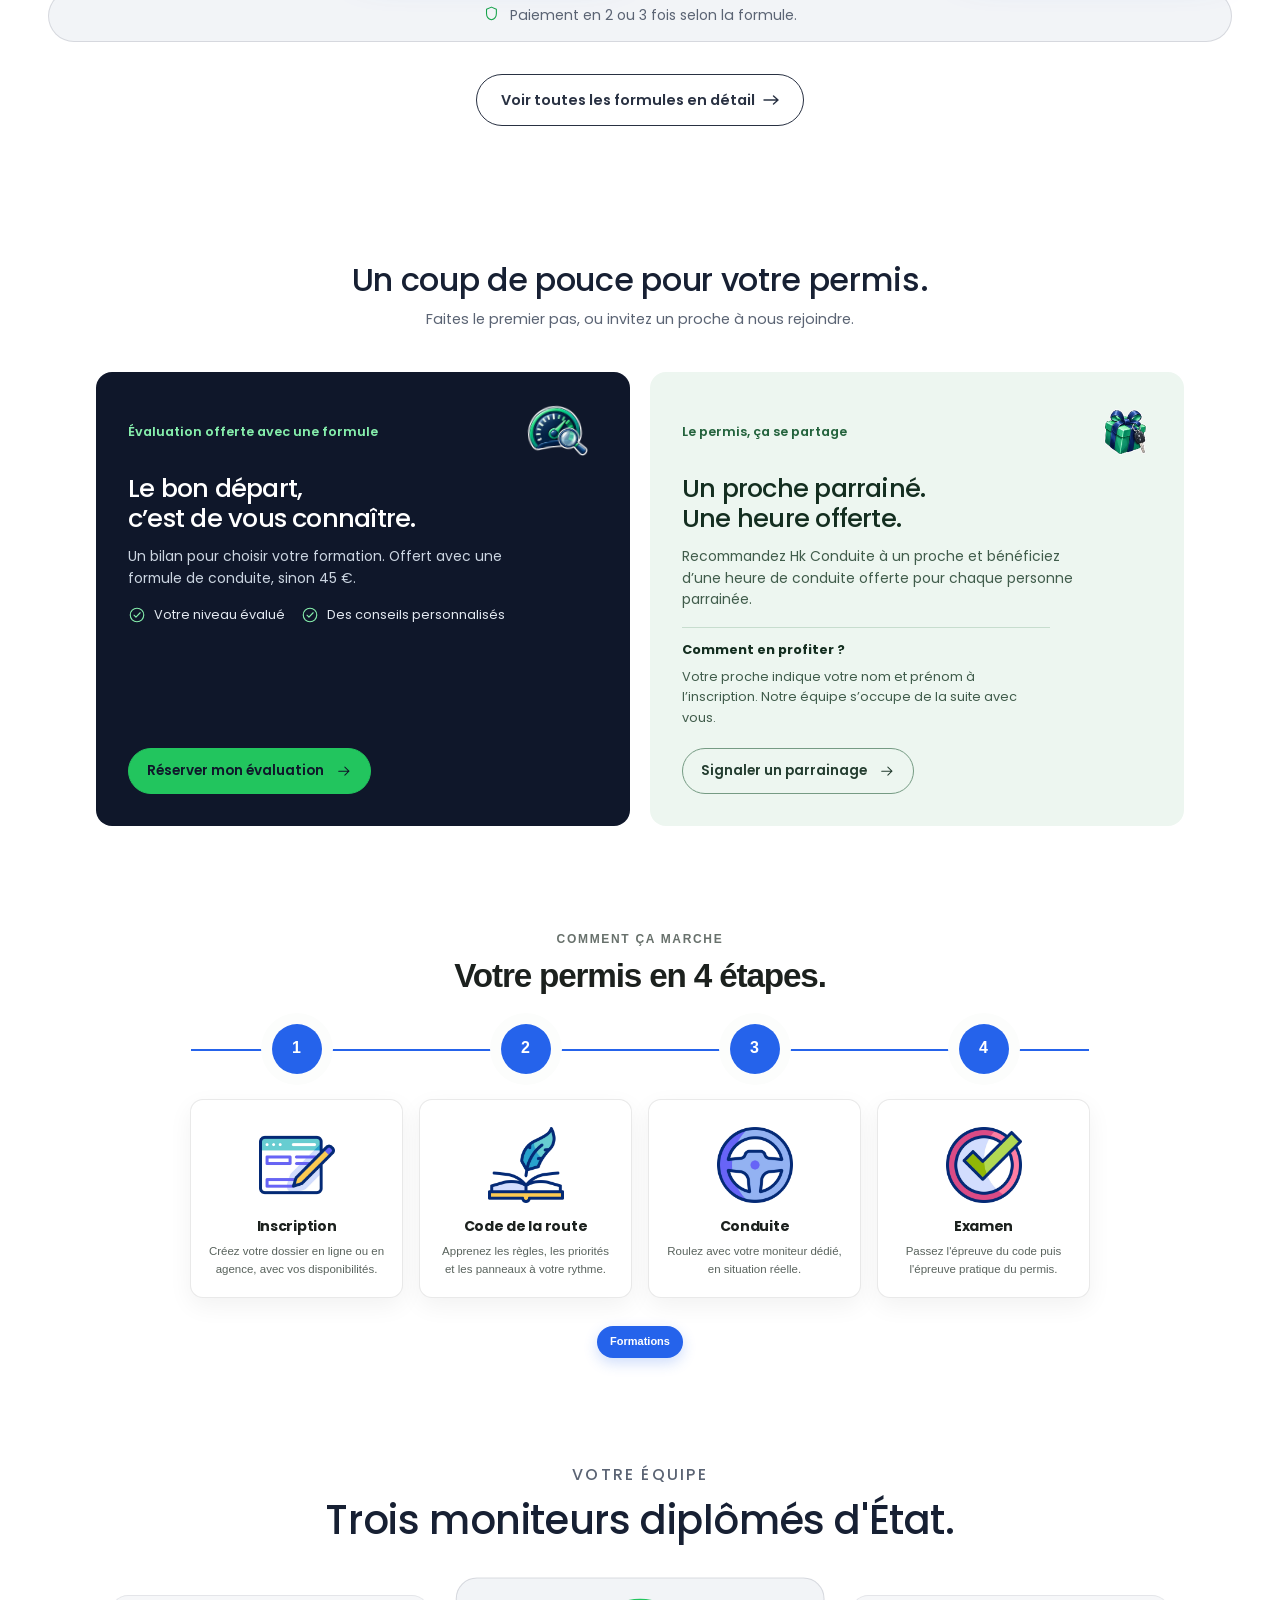
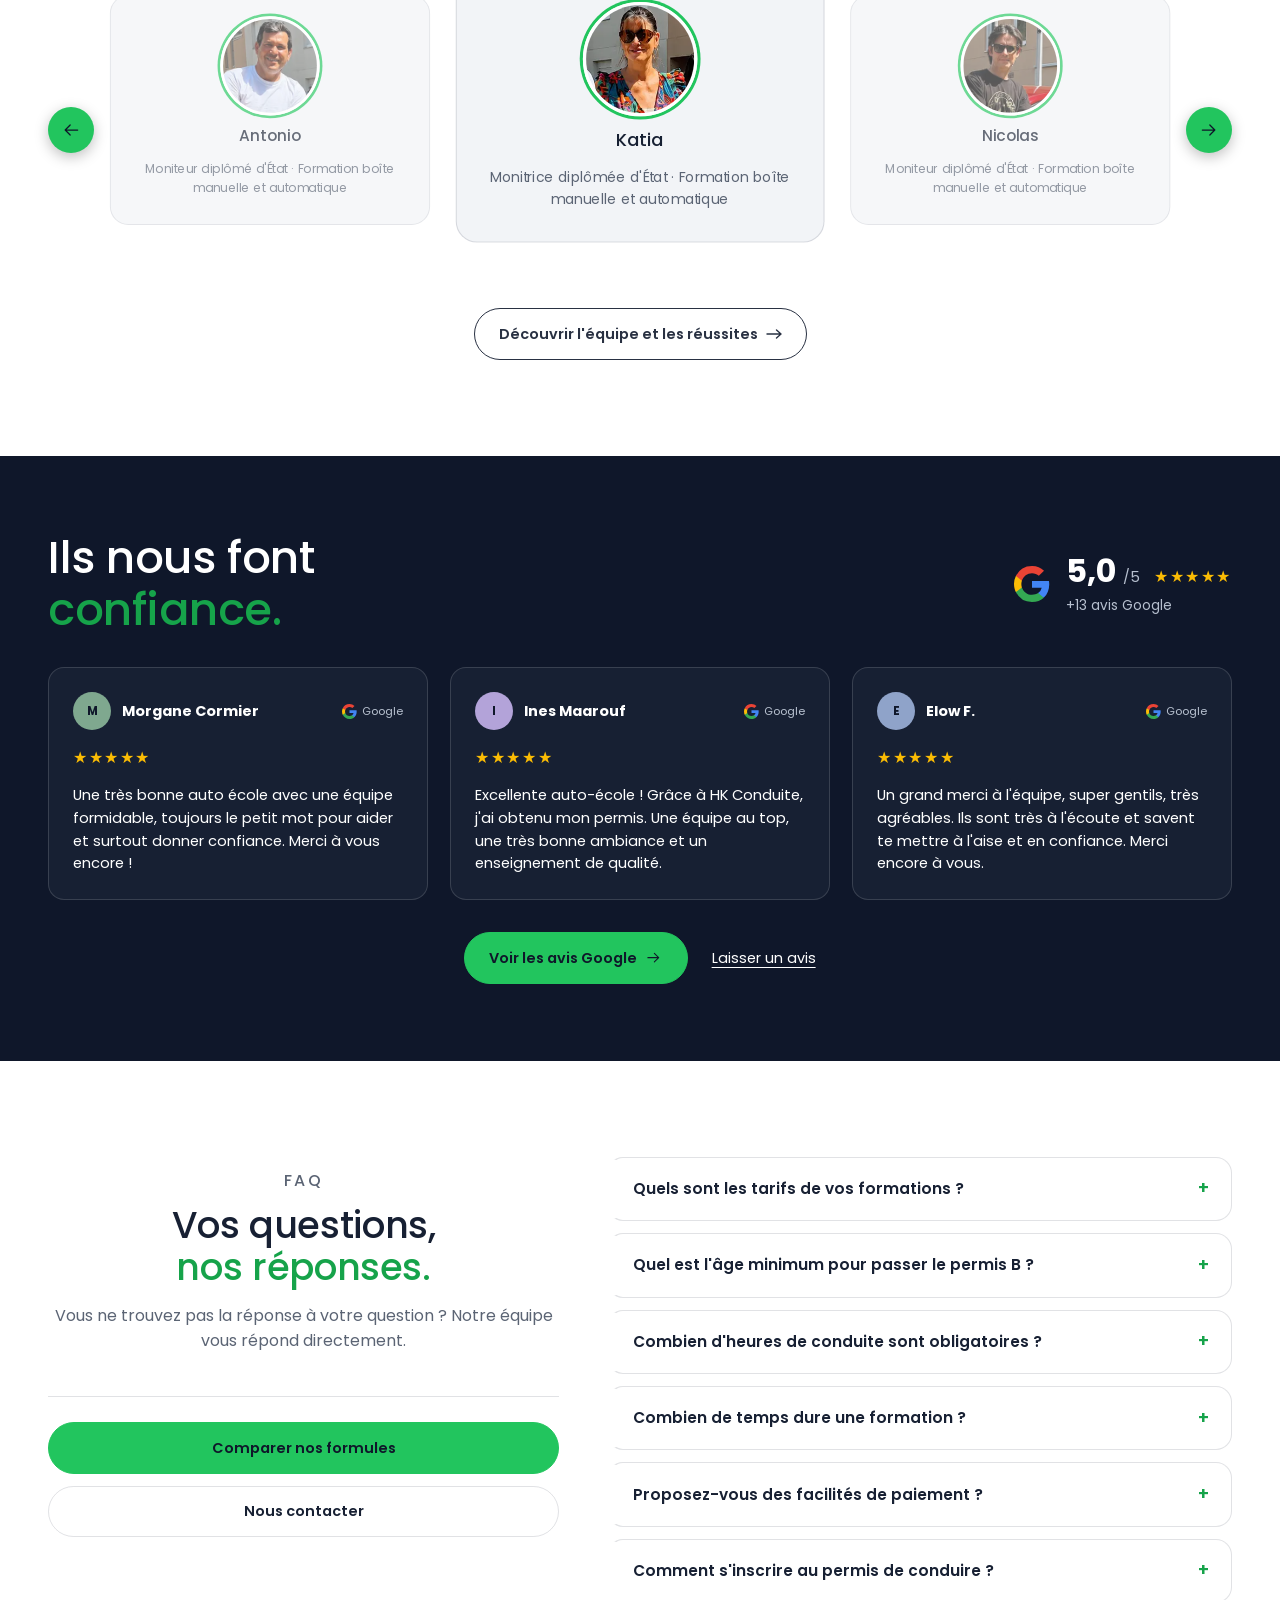
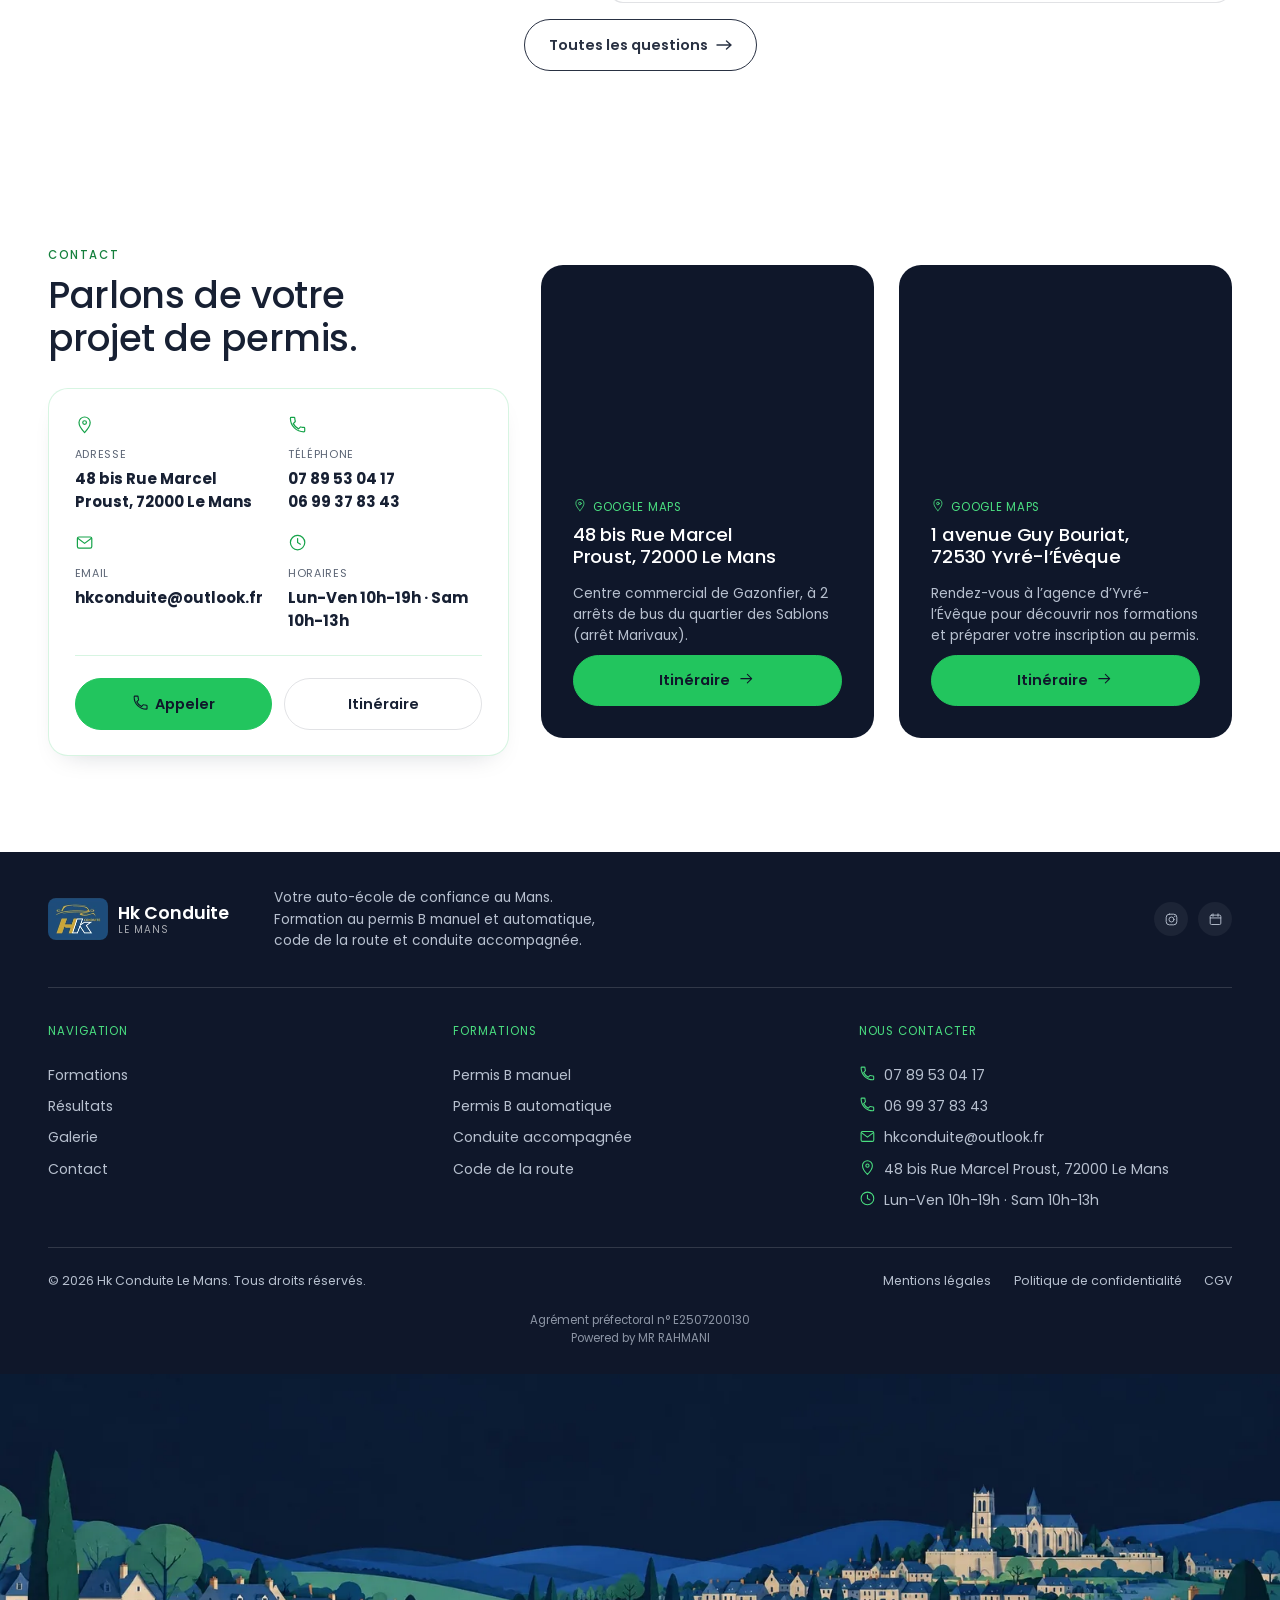
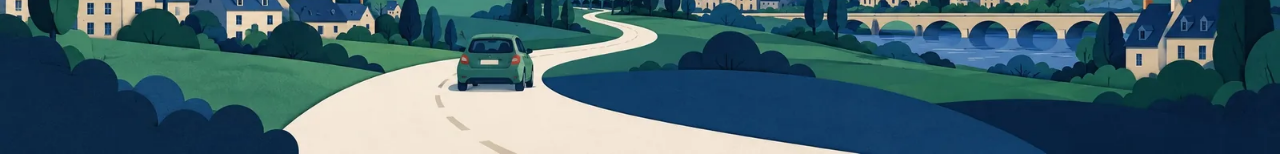
==== commit 4bf56855: "Match footer credit to the approval text" ====
--- a/index.html
+++ b/index.html
@@ -633,17 +633,17 @@
         </div>
       </div>
       <div class="footer-bottom">
-        <p>
-          © 2026 Hk Conduite Le Mans. Tous droits réservés.<br>
-          Powered by <a href="https://www.linkedin.com/in/mujeeb-rahaman-rahmani/" style="text-decoration: underline">MR RAHMANI</a>
-        </p>
+        <p>© 2026 Hk Conduite Le Mans. Tous droits réservés.</p>
         <div class="footer-legal">
           <a href="mentions-legales.html">Mentions légales</a>
           <a href="confidentialite.html">Politique de confidentialité</a>
           <a href="cgv.html">CGV</a>
         </div>
       </div>
-      <p class="footer-agreement">Agrément préfectoral n° E2507200130</p>
+      <p class="footer-agreement">
+        Agrément préfectoral n° E2507200130<br>
+        Powered by <a href="https://www.linkedin.com/in/mujeeb-rahaman-rahmani/">MR RAHMANI</a>
+      </p>
     </div>
     <div class="footer-landscape" aria-hidden="true"><img src="assets/img/illustrations/footer-road-home.webp" alt="" width="1600" height="533" loading="lazy" decoding="async"></div>
   </footer>
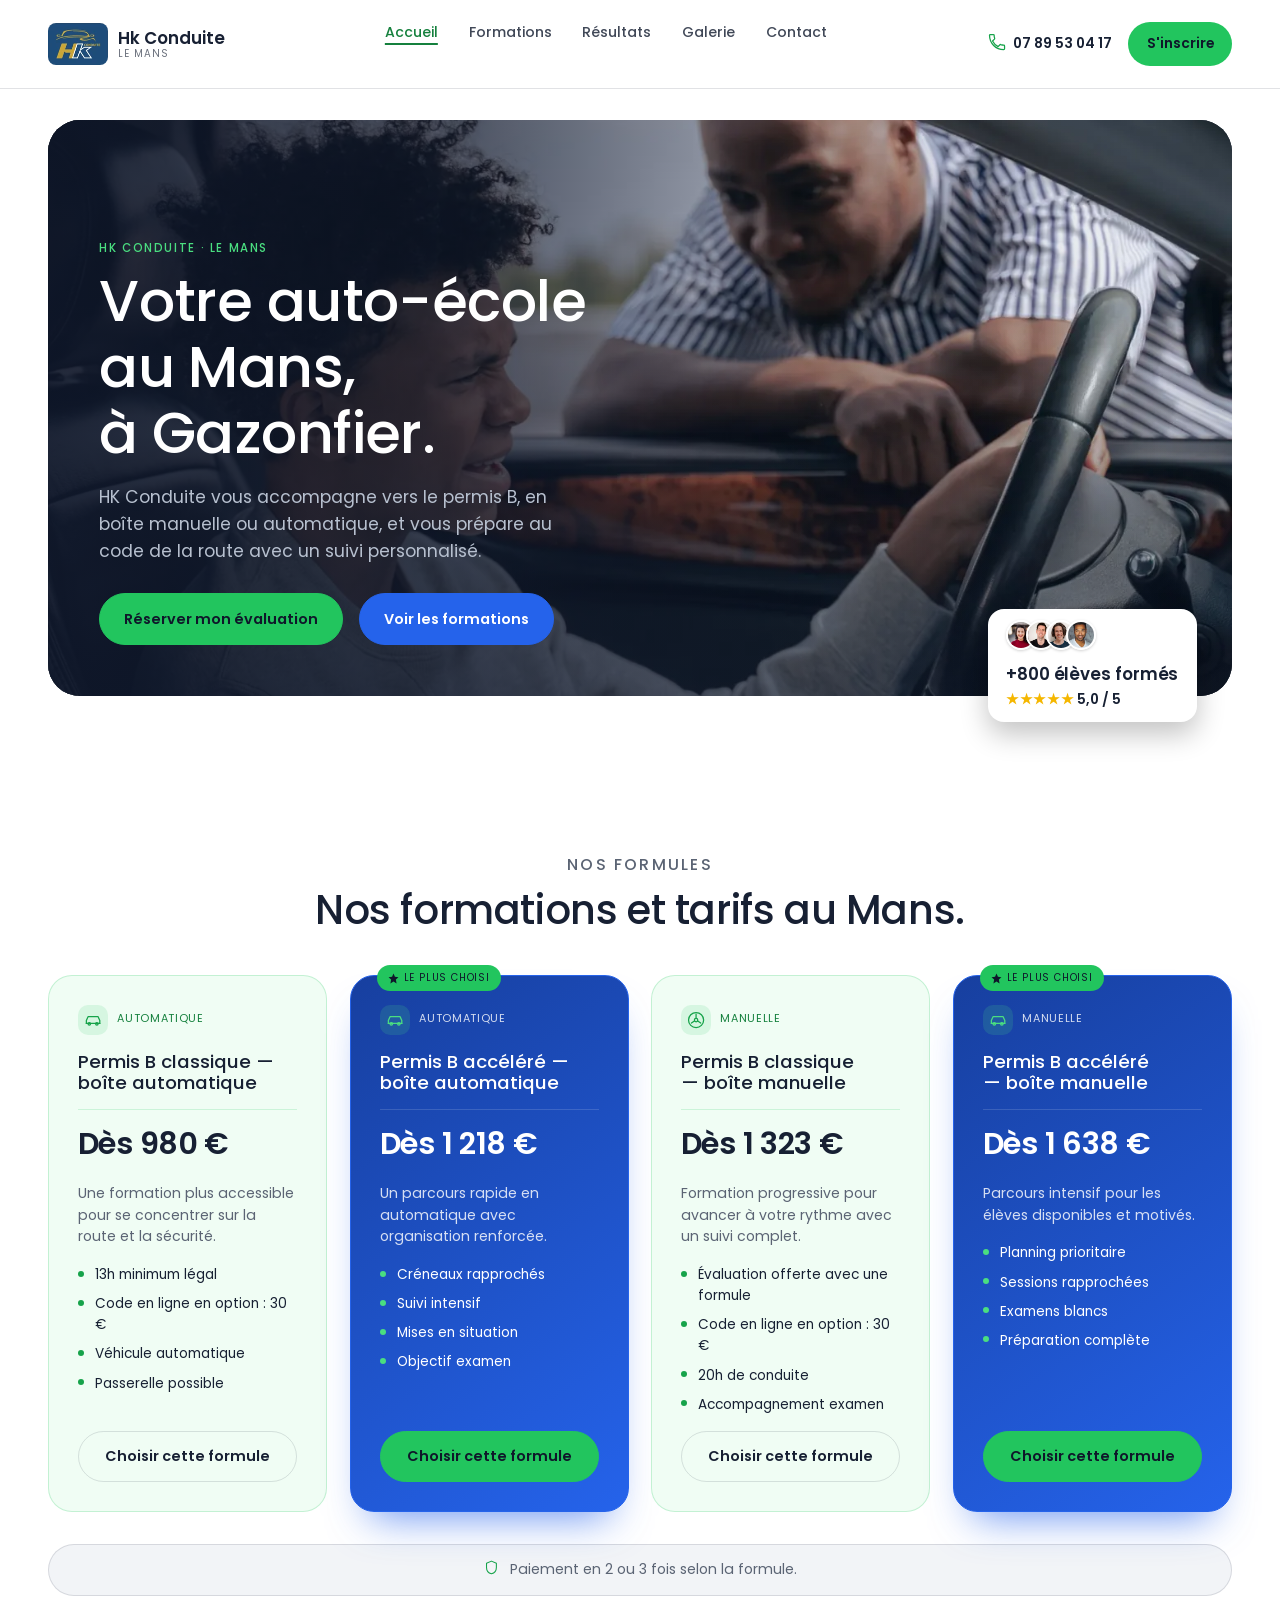
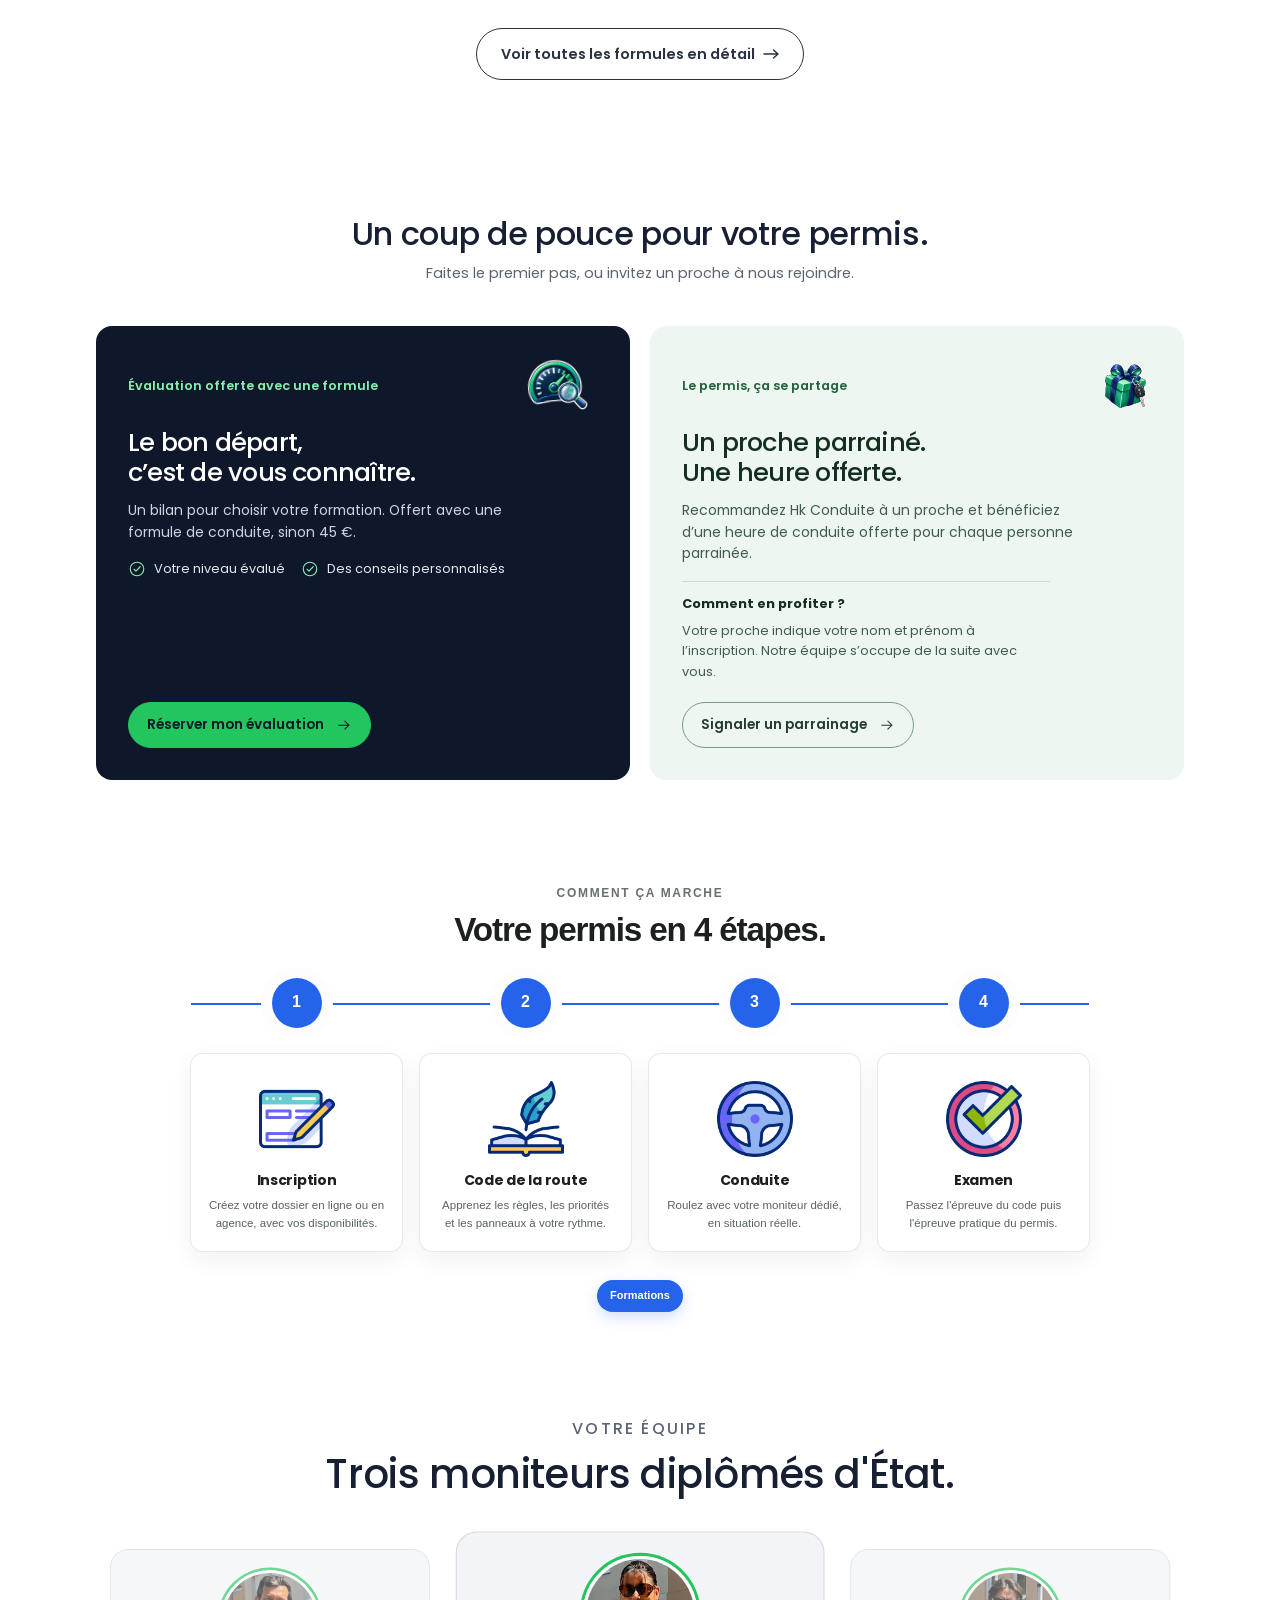
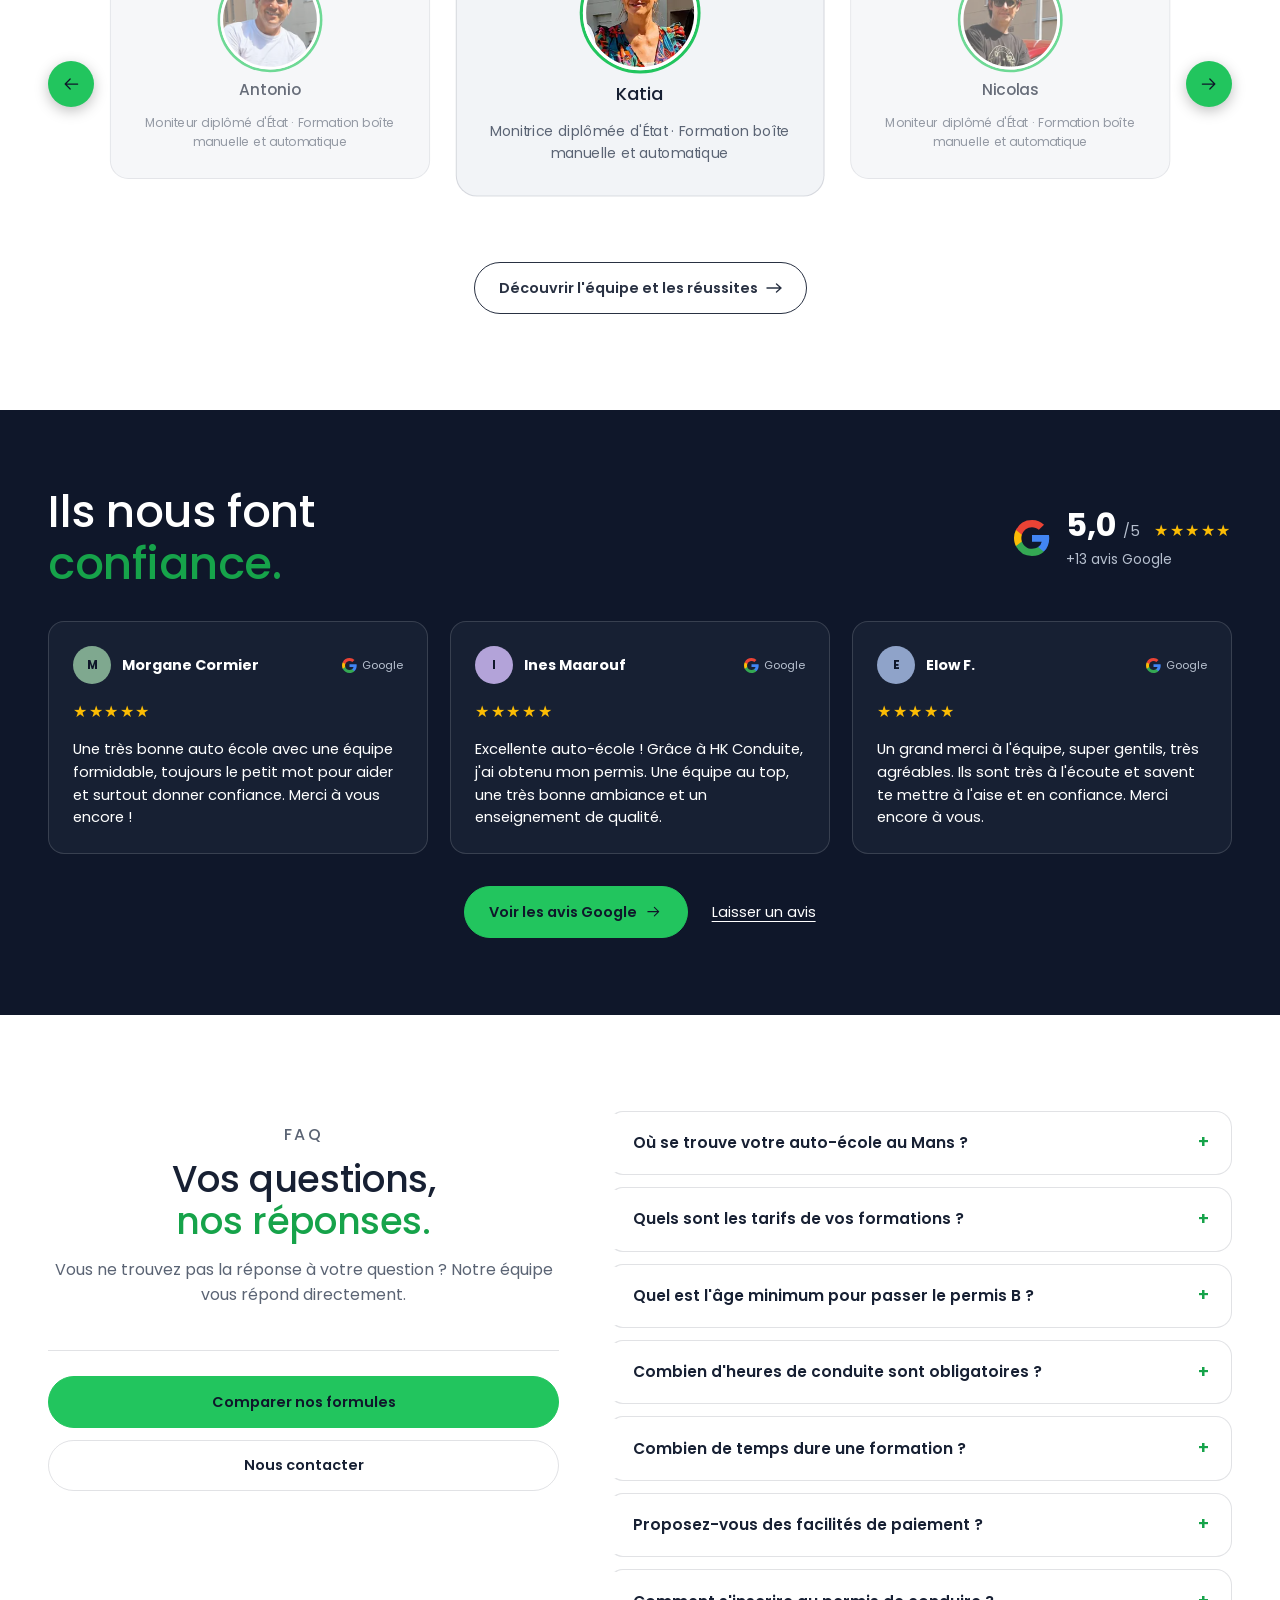
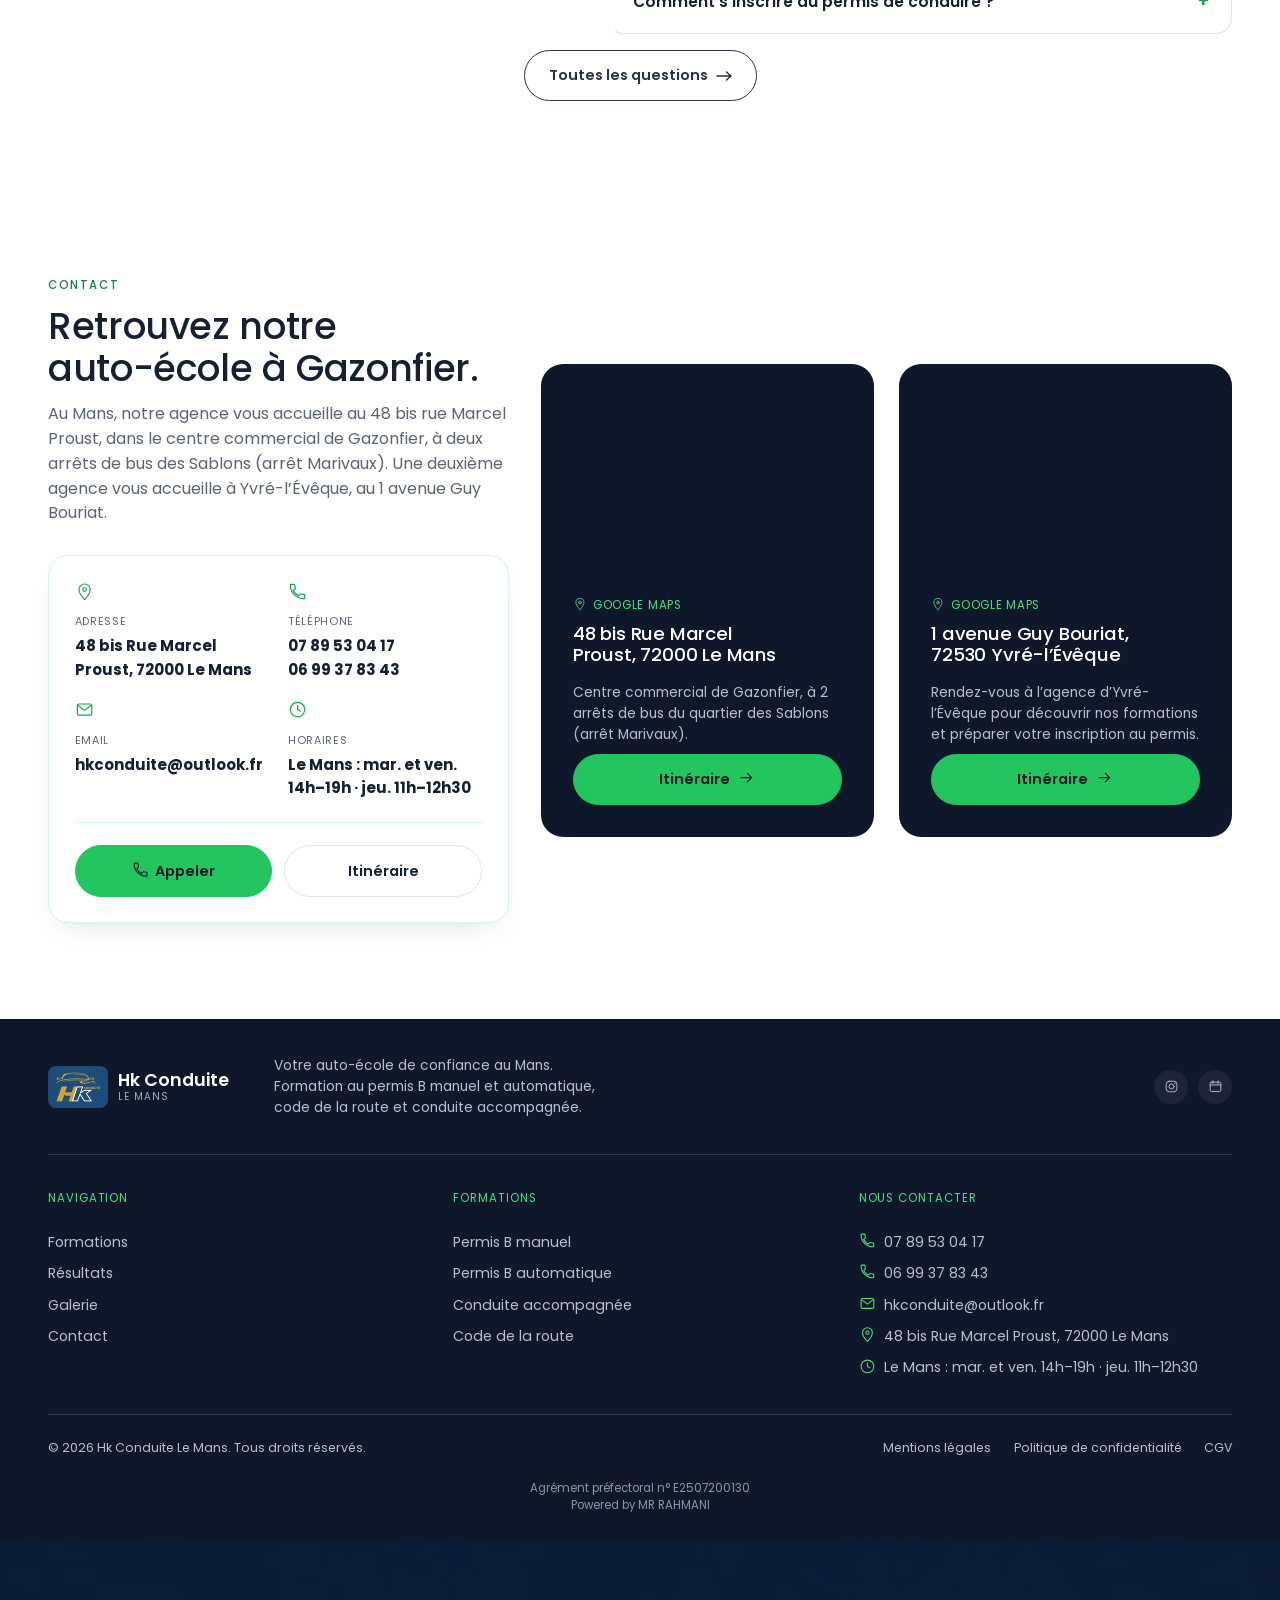
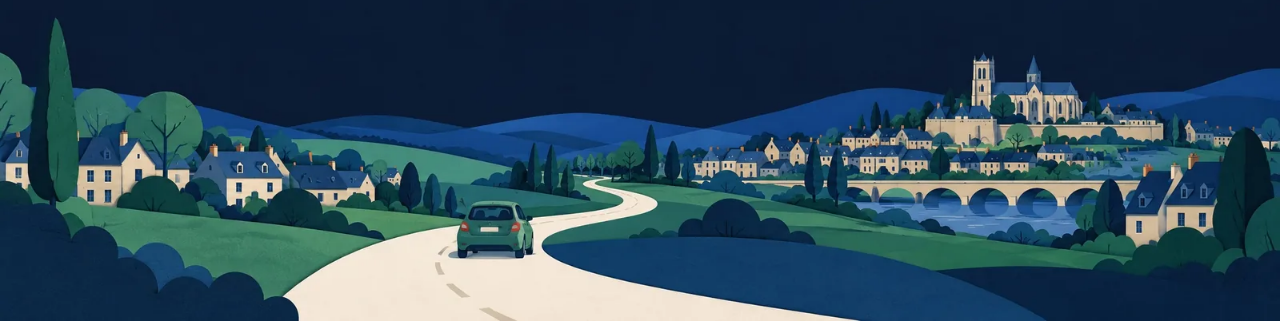
==== commit 5409c700: "Strengthen Le Mans driving school content and align agency hours" ====
--- a/index.html
+++ b/index.html
@@ -4,13 +4,13 @@
   <meta charset="utf-8">
   <meta name="viewport" content="width=device-width, initial-scale=1">
   <meta name="format-detection" content="telephone=no, date=no, address=no, email=no">
-  <meta name="description" content="Hk Conduite, auto-école à Le Mans : formation permis B (manuelle et automatique), code de la route, conduite accompagnée et supervisée. Devis gratuit.">
-  <title>Hk Conduite Le Mans | Auto-école, permis B et code de la route</title>
+  <meta name="description" content="HK Conduite, auto-école au Mans à Gazonfier : permis B manuel et automatique, code et conduite accompagnée. Découvrez nos tarifs et préparez votre inscription.">
+  <title>Auto-école au Mans – Permis B et code | HK Conduite</title>
   <link rel="icon" href="assets/img/favicon.png">
   
   <link rel="canonical" href="https://hkconduite.fr/">
-  <meta property="og:title" content="Hk Conduite Le Mans | Auto-école, permis B et code de la route">
-  <meta property="og:description" content="Formation permis B, code de la route, conduite accompagnée et supervisée à Le Mans. Note de 5,0/5 sur plus de 13 avis Google.">
+  <meta property="og:title" content="Auto-école au Mans – Permis B et code | HK Conduite">
+  <meta property="og:description" content="Votre auto-école au Mans, à Gazonfier : permis B manuel et automatique, code, conduite accompagnée et supervisée. Formules et tarifs HK Conduite.">
   <meta property="og:image" content="https://hkconduite.fr/assets/img/hero-driving.jpg">
   <meta property="og:url" content="https://hkconduite.fr/">
   <meta property="og:type" content="website">
@@ -19,8 +19,8 @@
   <link rel="preload" href="https://fonts.googleapis.com/css2?family=Poppins:wght@400;500;600;700&display=optional" as="style" onload="this.rel='stylesheet'">
   <noscript><link rel="stylesheet" href="https://fonts.googleapis.com/css2?family=Poppins:wght@400;500;600;700&display=optional"></noscript>
   <link rel="preload" as="image" imagesrcset="assets/img/hero-480.webp 480w, assets/img/hero-720.webp 720w, assets/img/hero-960.webp 960w, assets/img/hero-1440.webp 1440w, assets/img/hero-2000.webp 2000w" imagesizes="(min-width: 94rem) 90rem, 100vw" fetchpriority="high">
-  <link rel="stylesheet" href="assets/css/styles.min.css?v=20261028-arrows-previous">
-  <link rel="stylesheet" href="assets/css/contact-mobile.css?v=20261115-3">
+  <link rel="stylesheet" href="assets/css/styles.min.css?v=20261115-accessibility">
+  <link rel="stylesheet" href="assets/css/contact-mobile.css?v=20261115-4">
   <script type="application/ld+json">
   {
     "@context": "https://schema.org",
@@ -49,8 +49,8 @@
     },
     "geo": { "@type": "GeoCoordinates", "latitude": 48.0061, "longitude": 0.1996 },
     "openingHoursSpecification": [
-      { "@type": "OpeningHoursSpecification", "dayOfWeek": ["Monday","Tuesday","Wednesday","Thursday","Friday"], "opens": "10:00", "closes": "19:00" },
-      { "@type": "OpeningHoursSpecification", "dayOfWeek": "Saturday", "opens": "10:00", "closes": "13:00" }
+      { "@type": "OpeningHoursSpecification", "dayOfWeek": ["Tuesday","Friday"], "opens": "14:00", "closes": "19:00" },
+      { "@type": "OpeningHoursSpecification", "dayOfWeek": "Thursday", "opens": "11:00", "closes": "12:30" }
     ]
   }
   </script>
@@ -166,21 +166,21 @@
   </symbol>
   </svg>
   <header class="site-header" data-header>
-    <a class="brand" href="index.html" aria-label="Accueil Hk Conduite Le Mans">
+    <a class="brand" href="/" aria-label="Accueil Hk Conduite Le Mans">
       <picture><source srcset="assets/img/hk-logo-42.webp" type="image/webp"><img class="brand-logo" src="assets/img/hk-logo-42.png" alt="HK Conduite" width="42" height="42"></picture>
       <span><strong>Hk Conduite</strong><small>Le Mans</small></span>
     </a>
     <button class="nav-toggle" type="button" aria-label="Ouvrir le menu" aria-expanded="false" data-nav-toggle><span></span><span></span><span></span></button>
     <nav class="main-nav" data-nav>
-      <a href="index.html" class="active">Accueil</a>
-      <a href="formations.html">Formations</a>
-      <a href="resultats.html">Résultats</a>
-      <a href="galerie.html">Galerie</a>
-      <a href="contact.html">Contact</a>
+      <a href="/" class="active">Accueil</a>
+      <a href="/formations">Formations</a>
+      <a href="/resultats">Résultats</a>
+      <a href="/galerie">Galerie</a>
+      <a href="/contact">Contact</a>
     </nav>
     <div class="header-actions">
       <a class="header-phone" href="tel:+33789530417"><i aria-hidden="true"><svg class="icon" aria-hidden="true"><use href="#phone"></use></svg></i>07 89 53 04 17</a>
-      <a class="header-cta" href="contact.html">S'inscrire</a>
+      <a class="header-cta" href="/contact">S'inscrire</a>
     </div>
   </header>
 
@@ -192,11 +192,11 @@
           <div class="hero-overlay"></div>
           <div class="hero-content">
             <p class="eyebrow">Hk Conduite · Le Mans</p>
-            <h1>Votre permis au Mans, en toute confiance.</h1>
-            <p class="hero-text">Une formation claire et humaine, avec un suivi personnalisé à chaque étape.</p>
+            <h1>Votre auto-école au Mans, à Gazonfier.</h1>
+            <p class="hero-text">HK Conduite vous accompagne vers le permis B, en boîte manuelle ou automatique, et vous prépare au code de la route avec un suivi personnalisé.</p>
             <div class="hero-actions">
-              <a class="btn primary" href="contact.html?demande=evaluation#demande">Réserver mon évaluation</a>
-              <a class="btn hero-secondary" href="formations.html">Voir les formations</a>
+              <a class="btn primary" href="/contact?demande=evaluation#demande">Réserver mon évaluation</a>
+              <a class="btn hero-secondary" href="/formations">Voir les formations</a>
             </div>
           </div>
         </div>
@@ -216,7 +216,7 @@
     <section class="section formula-section">
       <div class="section-head">
         <p class="eyebrow">Nos formules</p>
-        <h2>Choisissez la formule adaptée à votre permis.</h2>
+        <h2>Nos formations et tarifs au Mans.</h2>
       </div>
       <div class="carousel-wrap">
         <button type="button" class="carousel-arrow prev" aria-label="Formule précédente" disabled>
@@ -234,7 +234,7 @@
             <li>Véhicule automatique</li>
             <li>Passerelle possible</li>
           </ul>
-          <a class="btn secondary-dark" href="inscription.html">Choisir cette formule</a>
+          <a class="btn secondary-dark" href="/inscription">Choisir cette formule</a>
         </article>
         <article class="formula-card featured-formula">
           <span class="formula-badge"><svg class="badge-star" viewBox="0 0 20 20" fill="currentColor" aria-hidden="true"><path d="M10 1l2.6 5.9L19 7.6l-4.7 4.1L15.6 19 10 15.6 4.4 19l1.3-7.3L1 7.6l6.4-.7L10 1z"/></svg>Le plus choisi</span>
@@ -248,7 +248,7 @@
             <li>Mises en situation</li>
             <li>Objectif examen</li>
           </ul>
-          <a class="btn primary" href="inscription.html">Choisir cette formule</a>
+          <a class="btn primary" href="/inscription">Choisir cette formule</a>
         </article>
         <article class="formula-card">
           <span class="formula-type"><i aria-hidden="true"><svg class="icon" aria-hidden="true"><use href="#steering"></use></svg></i>Manuelle</span>
@@ -261,7 +261,7 @@
             <li>20h de conduite</li>
             <li>Accompagnement examen</li>
           </ul>
-          <a class="btn secondary-dark" href="inscription.html">Choisir cette formule</a>
+          <a class="btn secondary-dark" href="/inscription">Choisir cette formule</a>
         </article>
         <article class="formula-card featured-formula">
           <span class="formula-badge"><svg class="badge-star" viewBox="0 0 20 20" fill="currentColor" aria-hidden="true"><path d="M10 1l2.6 5.9L19 7.6l-4.7 4.1L15.6 19 10 15.6 4.4 19l1.3-7.3L1 7.6l6.4-.7L10 1z"/></svg>Le plus choisi</span>
@@ -275,7 +275,7 @@
             <li>Examens blancs</li>
             <li>Préparation complète</li>
           </ul>
-          <a class="btn primary" href="inscription.html">Choisir cette formule</a>
+          <a class="btn primary" href="/inscription">Choisir cette formule</a>
         </article>
       </div>
         <button type="button" class="carousel-arrow next" aria-label="Formule suivante">
@@ -287,7 +287,7 @@
         <span>Paiement en 2 ou 3 fois selon la formule.</span>
       </div>
       <div style="text-align:center; margin-top: 2rem;">
-        <a href="formations.html" class="btn secondary link-arrow">Voir toutes les formules en détail
+        <a href="/formations" class="btn secondary link-arrow">Voir toutes les formules en détail
           <svg width="16" height="10" viewBox="0 0 16 10" fill="none"><path d="M1 5H15M15 5L10.5 1M15 5L10.5 9" stroke="currentColor" stroke-width="1.4" stroke-linecap="round" stroke-linejoin="round"/></svg>
         </a>
       </div>
@@ -307,14 +307,14 @@
             <li><svg class="icon" aria-hidden="true"><use href="#check"></use></svg>Votre niveau évalué</li>
             <li><svg class="icon" aria-hidden="true"><use href="#check"></use></svg>Des conseils personnalisés</li>
           </ul>
-          <a class="btn primary" href="contact.html?demande=evaluation#demande">Réserver mon évaluation <svg class="icon" aria-hidden="true"><use href="#arrow"></use></svg></a>
+          <a class="btn primary" href="/contact?demande=evaluation#demande">Réserver mon évaluation <svg class="icon" aria-hidden="true"><use href="#arrow"></use></svg></a>
         </article>
         <article class="permit-offer permit-offer--referral" aria-labelledby="parrainage-title">
           <div class="offer-heading"><span>Le permis, ça se partage</span><img class="offer-sticker" src="assets/img/illustrations/sticker-unique-referral-home.webp" alt="" aria-hidden="true" width="192" height="183" loading="lazy" decoding="async"></div>
           <h3 id="parrainage-title">Un proche parrainé.<br>Une heure offerte.</h3>
           <p>Recommandez Hk Conduite à un proche et bénéficiez d’une heure de conduite offerte pour chaque personne parrainée.</p>
           <div class="offer-how"><strong>Comment en profiter ?</strong><span>Votre proche indique votre nom et prénom à l’inscription. Notre équipe s’occupe de la suite avec vous.</span></div>
-          <a class="btn secondary" href="contact.html?demande=parrainage#demande">Signaler un parrainage <svg class="icon" aria-hidden="true"><use href="#arrow"></use></svg></a>
+          <a class="btn secondary" href="/contact?demande=parrainage#demande">Signaler un parrainage <svg class="icon" aria-hidden="true"><use href="#arrow"></use></svg></a>
         </article>
       </div>
     </section>
@@ -408,7 +408,7 @@
       </div>
 
       <div class="process-action">
-        <a href="formations.html">Formations</a>
+        <a href="/formations">Formations</a>
       </div>
     </section>
 
@@ -421,7 +421,7 @@
         <button type="button" class="carousel-arrow prev" aria-label="Carte précédente" disabled>
           <svg class="icon" aria-hidden="true"><use href="#arrow"></use></svg>
         </button>
-        <div class="team-grid" data-spotlight="true">
+        <div class="team-grid" data-spotlight="true" tabindex="0" role="region" aria-label="Équipe de moniteurs">
           <article class="team-card">
             <div class="team-photo"><picture><source srcset="assets/img/team/moniteur-1.webp" type="image/webp"><img src="assets/img/team/moniteur-1.png" alt="Moniteur Hk Conduite" width="220" height="340" loading="lazy" decoding="async"></picture></div>
             <h3>Antonio</h3>
@@ -443,7 +443,7 @@
         </button>
       </div>
       <div style="text-align:center; margin-top: 2rem;">
-        <a href="galerie.html" class="btn secondary link-arrow">Découvrir l'équipe et les réussites
+        <a href="/galerie" class="btn secondary link-arrow">Découvrir l'équipe et les réussites
           <svg width="16" height="10" viewBox="0 0 16 10" fill="none"><path d="M1 5H15M15 5L10.5 1M15 5L10.5 9" stroke="currentColor" stroke-width="1.4" stroke-linecap="round" stroke-linejoin="round"/></svg>
         </a>
       </div>
@@ -462,7 +462,7 @@
         </aside>
       </div>
       <div class="carousel-wrap">
-        <div class="review-grid-static">
+        <div class="review-grid-static" tabindex="0" role="region" aria-label="Avis Google des élèves">
         <figure class="google-review-card">
           <div class="review-top">
             <div class="review-avatar"><span class="review-avatar-fallback c2">M</span></div>
@@ -516,15 +516,19 @@
             <p>Vous ne trouvez pas la réponse à votre question ? Notre équipe vous répond directement.</p>
           </div>
           <div class="faq-side-contact">
-            <a class="btn primary" href="formations.html">Comparer nos formules</a>
-            <a class="btn secondary-dark" href="contact.html">Nous contacter</a>
+            <a class="btn primary" href="/formations">Comparer nos formules</a>
+            <a class="btn secondary-dark" href="/contact">Nous contacter</a>
           </div>
         </aside>
         <div class="faq-panel">
           <div class="faq-list" id="faqList">
             <details>
+              <summary><span>Où se trouve votre auto-école au Mans ?</span></summary>
+              <p>HK Conduite se situe au <strong>48 bis rue Marcel Proust, 72000 Le Mans</strong>, dans le centre commercial de Gazonfier. Depuis les Sablons, l’agence est à deux arrêts de bus, à l’arrêt Marivaux. <a href="/contact#nos-agences">Retrouvez nos adresses et itinéraires</a>.</p>
+            </details>
+            <details>
               <summary><span>Quels sont les tarifs de vos formations ?</span></summary>
-              <p>Le code en ligne est à <strong>30 €</strong>. Nos formules permis B commencent à <strong>980 € en boîte automatique</strong> et <strong>1 323 € en boîte manuelle</strong>. <a href="formations.html">Consultez nos formules</a> pour connaître les prestations incluses.</p>
+              <p>Le code en ligne est à <strong>30 €</strong>. Nos formules permis B commencent à <strong>980 € en boîte automatique</strong> et <strong>1 323 € en boîte manuelle</strong>. <a href="/formations">Consultez nos formules</a> pour connaître les prestations incluses.</p>
             </details>
             <details>
               <summary><span>Quel est l'âge minimum pour passer le permis B ?</span></summary>
@@ -544,13 +548,13 @@
             </details>
             <details>
               <summary><span>Comment s'inscrire au permis de conduire ?</span></summary>
-              <p>Passez dans l’une de nos agences pour préparer votre inscription, ou contactez-nous par téléphone ou via le <a href="contact.html">formulaire de contact</a>. La <a href="contact.html#documents-inscription">liste des documents</a> s’adapte à votre profil.</p>
+              <p>Passez dans l’une de nos agences pour préparer votre inscription, ou contactez-nous par téléphone ou via le <a href="/contact">formulaire de contact</a>. La <a href="/contact#documents-inscription">liste des documents</a> s’adapte à votre profil.</p>
             </details>
           </div>
         </div>
       </div>
       <div style="text-align:center; margin-top: 1rem;">
-        <a href="formations.html#faq" class="btn secondary link-arrow">Toutes les questions
+        <a href="/formations#faq" class="btn secondary link-arrow">Toutes les questions
           <svg width="16" height="10" viewBox="0 0 16 10" fill="none"><path d="M1 5H15M15 5L10.5 1M15 5L10.5 9" stroke="currentColor" stroke-width="1.4" stroke-linecap="round" stroke-linejoin="round"/></svg>
         </a>
       </div>
@@ -559,13 +563,14 @@
     <section class="project-contact">
       <div class="project-copy">
         <p class="eyebrow">Contact</p>
-        <h2>Parlons de votre projet de permis.</h2>
+        <h2>Retrouvez notre auto-école à Gazonfier.</h2>
+        <p>Au Mans, notre agence vous accueille au 48 bis rue Marcel Proust, dans le centre commercial de Gazonfier, à deux arrêts de bus des Sablons (arrêt Marivaux). Une deuxième agence vous accueille à Yvré-l’Évêque, au 1 avenue Guy Bouriat.</p>
         <div class="contact-info-card">
           <div class="contact-details-grid">
             <div><i aria-hidden="true"><svg class="icon" aria-hidden="true"><use href="#pin"></use></svg></i><span>Adresse</span><strong>48 bis Rue Marcel Proust, 72000 Le Mans</strong></div>
             <div><i aria-hidden="true"><svg class="icon" aria-hidden="true"><use href="#phone"></use></svg></i><span>Téléphone</span><strong><a href="tel:+33789530417">07 89 53 04 17</a><br><a href="tel:+33699378343">06 99 37 83 43</a></strong></div>
                 <div><i aria-hidden="true"><svg class="icon" aria-hidden="true"><use href="#mail"></use></svg></i><span>Email</span><strong>hkconduite@outlook.fr</strong></div>
-            <div><i aria-hidden="true"><svg class="icon" aria-hidden="true"><use href="#clock"></use></svg></i><span>Horaires</span><strong>Lun-Ven 10h-19h · Sam 10h-13h</strong></div>
+            <div><i aria-hidden="true"><svg class="icon" aria-hidden="true"><use href="#clock"></use></svg></i><span>Horaires</span><strong>Le Mans : mar. et ven. 14h–19h · jeu. 11h–12h30</strong></div>
           </div>
           <div class="contact-info-card-actions">
             <a class="btn primary" href="tel:+33789530417"><i aria-hidden="true"><svg class="icon" aria-hidden="true"><use href="#phone"></use></svg></i>Appeler</a>
@@ -601,7 +606,7 @@
   <footer class="site-footer">
     <div class="footer-inner">
       <div class="footer-top">
-        <a class="brand" href="index.html"><picture><source srcset="assets/img/hk-logo-42.webp" type="image/webp"><img class="brand-logo" src="assets/img/hk-logo-42.png" alt="Hk Conduite" width="42" height="42"></picture><span><strong>Hk Conduite</strong><small>Le Mans</small></span></a>
+        <a class="brand" href="/"><picture><source srcset="assets/img/hk-logo-42.webp" type="image/webp"><img class="brand-logo" src="assets/img/hk-logo-42.png" alt="Hk Conduite" width="42" height="42"></picture><span><strong>Hk Conduite</strong><small>Le Mans</small></span></a>
         <p class="footer-tagline">Votre auto-école de confiance au Mans. Formation au permis B manuel et automatique, code de la route et conduite accompagnée.</p>
         <div class="footer-social">
           <a href="https://www.instagram.com/hk_conduite_/" target="_blank" rel="noopener" aria-label="Instagram Hk Conduite"><svg class="icon" aria-hidden="true"><use href="#instagram"></use></svg></a>
@@ -611,17 +616,17 @@
       <div class="footer-grid">
         <nav class="footer-nav" aria-label="Navigation secondaire">
           <p class="footer-heading">Navigation</p>
-          <a href="formations.html">Formations</a>
-          <a href="resultats.html">Résultats</a>
-          <a href="galerie.html">Galerie</a>
-          <a href="contact.html">Contact</a>
+          <a href="/formations">Formations</a>
+          <a href="/resultats">Résultats</a>
+          <a href="/galerie">Galerie</a>
+          <a href="/contact">Contact</a>
         </nav>
         <nav class="footer-nav" aria-label="Nos formations">
           <p class="footer-heading">Formations</p>
-          <a href="formations.html">Permis B manuel</a>
-          <a href="formations.html">Permis B automatique</a>
-          <a href="formations.html">Conduite accompagnée</a>
-          <a href="formations.html">Code de la route</a>
+          <a href="/formations">Permis B manuel</a>
+          <a href="/formations">Permis B automatique</a>
+          <a href="/formations">Conduite accompagnée</a>
+          <a href="/formations">Code de la route</a>
         </nav>
         <div class="footer-contact">
           <p class="footer-heading">Nous contacter</p>
@@ -629,15 +634,15 @@
           <a href="tel:+33699378343"><i aria-hidden="true"><svg class="icon" aria-hidden="true"><use href="#phone"></use></svg></i>06 99 37 83 43</a>
           <a href="mailto:hkconduite@outlook.fr"><i aria-hidden="true"><svg class="icon" aria-hidden="true"><use href="#mail"></use></svg></i>hkconduite@outlook.fr</a>
           <span><i aria-hidden="true"><svg class="icon" aria-hidden="true"><use href="#pin"></use></svg></i>48 bis Rue Marcel Proust, 72000 Le Mans</span>
-          <span><i aria-hidden="true"><svg class="icon" aria-hidden="true"><use href="#clock"></use></svg></i>Lun-Ven 10h-19h · Sam 10h-13h</span>
+          <span><i aria-hidden="true"><svg class="icon" aria-hidden="true"><use href="#clock"></use></svg></i>Le Mans : mar. et ven. 14h–19h · jeu. 11h–12h30</span>
         </div>
       </div>
       <div class="footer-bottom">
         <p>© 2026 Hk Conduite Le Mans. Tous droits réservés.</p>
         <div class="footer-legal">
-          <a href="mentions-legales.html">Mentions légales</a>
-          <a href="confidentialite.html">Politique de confidentialité</a>
-          <a href="cgv.html">CGV</a>
+          <a href="/mentions-legales">Mentions légales</a>
+          <a href="/confidentialite">Politique de confidentialité</a>
+          <a href="/cgv">CGV</a>
         </div>
       </div>
       <p class="footer-agreement">
@@ -650,7 +655,7 @@
 
   <div class="mobile-cta-bar">
     <a class="btn secondary" href="tel:+33789530417"><i aria-hidden="true"><svg class="icon" aria-hidden="true"><use href="#phone"></use></svg></i>Appeler</a>
-    <a class="btn primary" href="contact.html">S'inscrire</a>
+    <a class="btn primary" href="/contact">S'inscrire</a>
   </div>
 
   <script src="assets/js/dock-nav.js" defer></script>
--- a/assets/css/styles.min.css
+++ b/assets/css/styles.min.css
@@ -1,4 +1,4 @@
-@media (prefers-reduced-motion:reduce){*,*::before,*::after{animation-duration:0.01ms !important;transition-duration:0.01ms !important}}.skip-link{position:absolute;top:-3rem;left:1rem;z-index:1000;background:var(--ink);color:var(--paper-text);padding:0.7rem 1.2rem;border-radius:8px;font-size:0.88rem;font-weight:600;transition:top 0.15s ease}.skip-link:focus{top:1rem}.icon{width:1.2em;height:1.2em;fill:none;stroke:currentColor;stroke-width:1.5;stroke-linecap:round;stroke-linejoin:round;vertical-align:-0.15em;flex:none}:root{--ink:#0f172a;--ink-2:#172033;--ink-3:#26324a;--paper:#ffffff;--paper-2:#f2f4f7;--ink-text:#172033;--ink-text-dim:#5b6474;--paper-text:#ffffff;--paper-text-dim:#b7c0cf;--accent:#22c55e;--accent-strong:#16a34a;--accent-on-dark:#4ade80;--accent-text:#15803d;--signal:#dc2626;--line-light:rgba(15,23,42,0.12);--line-dark:rgba(255,255,255,0.14);--shadow-color:15,23,42;--panel:#f2f4f7;--panel-alt:#f2f4f7;--font-display:'Poppins',sans-serif;--font-body:'Poppins',-apple-system,'Segoe UI',sans-serif;--font-mono:'Poppins',sans-serif;--header-h:88px}@media (max-width:640px){:root{--header-h:64px}}*{box-sizing:border-box}html{scroll-behavior:smooth;overflow-x:hidden;width:100%}html,body{margin:0;padding:0}body{background:var(--paper);color:var(--ink-text);font-family:var(--font-body);font-weight:400;font-size:16px;line-height:1.55;-webkit-font-smoothing:antialiased;overflow-x:hidden;width:100%}h1,h2,h3,h4{text-wrap:balance;margin:0;font-family:var(--font-display);font-weight:500;letter-spacing:-0.01em;line-height:1.15}p{margin:0}a{color:inherit;text-decoration:none}img{max-width:100%;height:auto;display:block}ul{margin:0}figure{margin:0}button{font:inherit}::selection{background:var(--accent);color:var(--ink)}[class*="hgi-"]{line-height:1}body.no-scroll{overflow:hidden}.btn,.header-cta,.nav-toggle,.carousel-btn,.faq-panel summary,.faq.mini-faq summary,.faq-contact .faq summary,.plan-pick-btn{min-height:44px}.main-nav a{min-height:44px;display:flex;align-items:center}.category-nav a{min-height:44px;box-sizing:border-box}.eyebrow{font-family:var(--font-mono);font-weight:500;font-size:0.72rem;letter-spacing:0.14em;text-transform:uppercase;color:var(--accent-text);margin:0 0 0.6rem}main.page-main{padding-top:var(--header-h)}body>main:not(.page-main){padding-top:0}main.page-main>section{min-width:0;width:100%}.section{padding:clamp(3.5rem,8vw,6rem) clamp(1.25rem,4vw,3rem);max-width:90rem;margin:0 auto}@media (max-width:900px){.section{padding-top:3.5rem;padding-bottom:3.5rem}}@media (max-width:640px){.section{padding-top:2.75rem;padding-bottom:2.75rem}}.legal-content{max-width:42rem}.legal-content h2{margin-top:2.2rem;font-size:1.1rem;text-transform:none;letter-spacing:0}.legal-content h2:first-child{margin-top:0}.legal-content p{margin-top:0.7rem;color:var(--ink-text-dim);line-height:1.6}.section.compact{padding-top:clamp(2.5rem,5vw,3.5rem);padding-bottom:clamp(2.5rem,5vw,3.5rem)}.section.services-band{max-width:none;width:100%;padding:0}.section.soft-section{max-width:none;width:100%;padding-left:0;padding-right:0}.section-inner{max-width:90rem;margin:0 auto}.section-head{max-width:42rem;margin:0 auto 2.6rem;text-align:center}.section-head h2{font-size:clamp(1.7rem,3.6vw,2.5rem)}.section-head p{margin-top:0.8rem;color:var(--ink-text-dim);font-size:1rem}.services-band .section-head,.formula-section .section-head,.split-section ~ .section-head{text-align:left;margin-left:0}.btn{position:relative;isolation:isolate;overflow:hidden;display:inline-flex;align-items:center;justify-content:center;gap:0.5rem;font-family:var(--font-body);font-weight:600;font-size:0.9rem;padding:0.85rem 1.5rem;border-radius:999px;white-space:nowrap;cursor:pointer;border:1px solid transparent;transition:transform 0.15s ease,background 0.15s ease,border-color 0.15s ease,color 0.15s ease}.btn::after{content:"";position:absolute;inset:0;z-index:1;pointer-events:none;background:radial-gradient(90px circle at var(--mx,50%) var(--my,50%),rgba(255,255,255,0.55),transparent 65%);opacity:0;transition:opacity 0.3s ease;mix-blend-mode:overlay}.btn:hover::after{opacity:1}.btn>*{position:relative;z-index:2}@media (prefers-reduced-motion:reduce){.btn::after{transition:none}}.btn.primary{background:var(--accent);color:var(--ink);border-color:var(--accent)}.btn.primary:hover{background:var(--accent-on-dark);border-color:var(--accent-on-dark);transform:translateY(-1px)}.btn.secondary{background:transparent;color:inherit;border-color:currentColor;opacity:0.92}.btn.secondary:hover{border-color:var(--accent-on-dark);opacity:1;transform:translateY(-1px)}.btn.secondary-dark{background:transparent;color:var(--ink-text);border-color:var(--line-light)}.btn.secondary-dark:hover{border-color:var(--accent-strong);color:var(--accent-text);transform:translateY(-1px)}.text-link{display:inline-flex;align-items:center;gap:0.4rem;font-weight:600;font-size:0.86rem;color:var(--accent-text);border-bottom:1px solid transparent;transition:border-color 0.15s ease}.text-link:hover{border-color:var(--accent-strong)}.site-header{position:fixed;top:0;left:0;right:0;z-index:100;display:flex;align-items:center;justify-content:space-between;gap:1.5rem;height:var(--header-h);padding:0 clamp(1.25rem,4vw,3rem);color:var(--ink-text)}.site-header::before{content:"";position:absolute;inset:0;z-index:-1;background:var(--paper);box-shadow:0 1px 0 var(--line-light)}@media (max-width:400px){.site-header{gap:0.7rem;padding:0 1rem}.brand small{display:none}.header-cta{padding:0.5rem 0.85rem;font-size:0.8rem}}.brand{display:flex;align-items:center;gap:0.65rem}.brand-mark{font-family:var(--font-mono);font-weight:600;font-size:0.78rem;letter-spacing:0.02em;color:var(--ink);background:var(--accent);border-radius:6px;padding:0.32rem 0.46rem;line-height:1;flex:none}.brand-logo{height:42px;width:auto;border-radius:8px;flex:none}.brand>span:not(.brand-mark){display:flex;flex-direction:column;line-height:1.2}.brand strong{font-family:var(--font-display);font-weight:600;font-size:1.05rem;letter-spacing:0}.brand small{font-family:var(--font-mono);font-size:0.62rem;letter-spacing:0.1em;text-transform:uppercase;opacity:0.65}.main-nav{position:relative;display:flex;align-items:center;gap:clamp(1.1rem,2.4vw,2.2rem)}.main-nav a{display:inline-block;font-size:0.88rem;font-weight:500;opacity:0.82;transition:opacity 0.15s ease,color 0.15s ease}.main-nav a:hover{opacity:1}.main-nav a.active{color:var(--accent-text);opacity:1;text-decoration:underline;text-underline-offset:6px;text-decoration-thickness:2px}.header-actions{display:flex;align-items:center;gap:1rem}.header-phone{display:inline-flex;align-items:center;gap:0.4rem;font-weight:600;font-size:0.86rem;color:inherit;transition:color 0.15s ease}.header-phone i{color:var(--accent-strong);font-size:1.05rem}.header-phone:hover{color:var(--accent-strong)}.header-cta{display:inline-flex;align-items:center;font-weight:600;font-size:0.86rem;padding:0.6rem 1.15rem;border-radius:999px;background:var(--accent);color:var(--ink);transition:background 0.15s ease,transform 0.15s ease}.header-cta:hover{background:var(--accent-on-dark);transform:translateY(-1px)}.nav-toggle{display:none;flex-direction:column;justify-content:center;align-items:center;gap:5px;width:44px;height:44px;background:none;border:none;cursor:pointer;padding:0;flex:none}.nav-toggle span{display:block;width:22px;height:2px;background:currentColor;border-radius:2px;transition:transform 0.2s ease,opacity 0.2s ease}.site-header.is-open .nav-toggle span:nth-child(1){transform:translateY(7px) rotate(45deg)}.site-header.is-open .nav-toggle span:nth-child(2){opacity:0}.site-header.is-open .nav-toggle span:nth-child(3){transform:translateY(-7px) rotate(-45deg)}@media (max-width:900px){.nav-toggle{display:flex;margin-right:auto}.main-nav{position:fixed;top:var(--header-h);left:0;right:0;bottom:0;flex-direction:column;align-items:stretch;gap:0;overflow-y:auto;background:var(--ink);border-top:1px solid var(--line-dark);padding:0.5rem clamp(1.25rem,4vw,3rem) 1rem;transform:translateY(-12px);opacity:0;pointer-events:none;transition:transform 0.2s ease,opacity 0.2s ease}.main-nav a{width:100%;padding:1rem 0;border-bottom:1px solid var(--line-dark);color:var(--paper-text);opacity:1;font-size:1.25rem;font-weight:600}.main-nav a.active{color:var(--accent-on-dark)}.site-header.is-open .main-nav{transform:translateY(0);opacity:1;pointer-events:auto}.header-actions{gap:0.6rem}.header-cta{display:none}}@media (max-width:640px){.site-header .header-phone{display:none}.header-actions{display:none}.nav-toggle{margin-right:0;margin-left:auto}}.hero{padding-top:calc(var(--header-h) + clamp(1.25rem,3vw,2rem));padding-bottom:clamp(2rem,5vw,3rem);padding-left:clamp(1.25rem,4vw,3rem);padding-right:clamp(1.25rem,4vw,3rem)}.hero-card{position:relative;max-width:90rem;margin:0 auto}.hero-visual{position:relative;isolation:isolate;overflow:hidden;border-radius:clamp(20px,3vw,32px);min-height:64vh;display:flex;align-items:flex-end;background:var(--ink);color:var(--paper-text);padding:clamp(1.75rem,4vw,3.5rem)}@media (max-width:640px){.hero-visual{min-height:0;aspect-ratio:3 / 4.8;padding:1.5rem;padding-bottom:6.5rem}}.hero-media{position:absolute;inset:0}.hero-media img{width:100%;height:100%;object-fit:cover;filter:brightness(0.72) contrast(1.03)}.hero-overlay{position:absolute;inset:0;background:linear-gradient(to top,rgba(20,20,20,0.95) 0%,rgba(20,20,20,0.45) 45%,rgba(20,20,20,0.15) 75%),linear-gradient(to right,rgba(20,20,20,0.55),transparent 55%),linear-gradient(100deg,rgba(34,197,94,0.12),transparent 50%)}.hero-proof{position:absolute;z-index:3;right:clamp(1rem,4vw,2.2rem);bottom:clamp(-1.6rem,-3vw,-1.1rem);display:inline-flex;flex-direction:column;gap:0.15rem;background:#fff;color:var(--ink-text);border-radius:16px;box-shadow:0 12px 28px rgba(0,0,0,0.24);padding:0.7rem 1.15rem}.hero-proof-title{font-size:1.05rem;font-weight:600;color:var(--ink-text);letter-spacing:-0.005em}.hero-proof-rating{font-size:0.86rem;color:var(--ink-text);font-weight:600}.hero-proof-stars{color:#f5b700;letter-spacing:0.05em}.hero-proof-avatars{display:flex;margin-bottom:0.5rem}.hero-proof-avatars img{width:30px;height:30px;border-radius:50%;object-fit:cover;border:2px solid #fff;box-shadow:0 1px 3px rgba(0,0,0,0.18);margin-left:-10px}.hero-proof-avatars img:first-child{margin-left:0}@media (max-width:480px){.hero-proof{right:0.9rem;bottom:-1rem;padding:0.6rem 0.9rem}.hero-proof-title{font-size:0.92rem}.hero-proof-rating{font-size:0.78rem}.hero-proof-avatars img{width:24px;height:24px;margin-left:-8px}}.hero-content{position:relative;z-index:2;max-width:34rem}.hero-content h1{font-size:clamp(2rem,5.4vw,3.6rem)}.hero-text{margin-top:1.1rem;max-width:30rem;font-size:clamp(1rem,1.5vw,1.08rem);color:var(--paper-text-dim)}.hero-actions{display:flex;flex-wrap:wrap;gap:1rem;margin-top:1.8rem}@media (max-width:640px){.hero-actions{flex-direction:column;align-items:flex-start;gap:0.85rem}}.hero .eyebrow{color:var(--accent-on-dark)}.btn.hero-secondary{background:#2563eb;color:#fff;border-color:#2563eb}.btn.hero-secondary:hover{background:#1d4ed8;border-color:#1d4ed8;transform:translateY(-1px)}.stats-row{padding:clamp(2.5rem,6vw,3.5rem) clamp(1.25rem,4vw,3rem)}.stats-row-inner{max-width:90rem;margin:0 auto;display:grid;grid-template-columns:repeat(4,1fr);gap:1.2rem}@media (max-width:900px){.stats-row-inner{grid-template-columns:1fr 1fr}}@media (max-width:640px){.stats-row-inner{gap:0.8rem}.stat-item{padding:0.9rem 1rem;gap:0.6rem}.stat-item i{width:34px;height:34px;font-size:1rem}.stat-item strong{font-size:1.05rem}.stat-item span{font-size:0.72rem}}.stat-item{display:flex;align-items:center;gap:0.8rem;background:var(--panel);border:1px solid var(--line-light);border-radius:16px;padding:1.1rem 1.2rem}.stat-item i{flex:none;width:40px;height:40px;border-radius:12px;display:flex;align-items:center;justify-content:center;font-size:1.15rem;color:var(--accent-strong);background:rgba(34,197,94,0.12)}.stat-item strong{display:block;line-height:1.15}.stat-item span{display:block;margin-top:0.1rem;line-height:1.3}.stat-item strong{font-family:var(--font-mono);font-weight:600;font-size:1.3rem}.stat-item span{font-size:0.82rem;color:var(--ink-text-dim)}.financing-banner{display:flex;align-items:center;justify-content:center;gap:0.6rem;margin-top:2rem;padding:0.9rem 1.4rem;border-radius:999px;background:var(--panel);border:1px solid var(--line-light);font-size:0.88rem;color:var(--ink-text-dim);text-align:center}.financing-banner i{color:var(--accent-strong);flex:none}.review-grid-static{max-width:90rem;margin:0 auto;display:grid;grid-template-columns:repeat(3,1fr);gap:1.4rem}@media (max-width:900px){.review-grid-static{grid-template-columns:1fr}}@media (max-width:640px){.review-grid-static{display:flex;grid-template-columns:none;overflow-x:auto;scroll-snap-type:x mandatory;gap:14px;scroll-behavior:smooth;padding-inline:11vw;-webkit-overflow-scrolling:touch;scrollbar-width:none;-ms-overflow-style:none;margin-left:calc(-1 * clamp(1.25rem,4vw,3rem));margin-right:calc(-1 * clamp(1.25rem,4vw,3rem))}.review-grid-static::-webkit-scrollbar{display:none}.review-grid-static .google-review-card{flex:0 0 78vw;scroll-snap-align:center;scroll-snap-stop:always;opacity:0.55;transition:opacity 0.3s ease}.review-grid-static .google-review-card.is-active{opacity:1}}@media (max-width:640px) and (prefers-reduced-motion:reduce){.review-grid-static{scroll-behavior:auto}.review-grid-static .google-review-card{opacity:1;transition:none}}.carousel-wrap{position:relative}.carousel-arrow{position:absolute;top:50%;transform:translateY(-50%);width:46px;height:46px;border-radius:50%;background:var(--accent);color:var(--ink);border:none;cursor:pointer;z-index:2;display:flex;align-items:center;justify-content:center;box-shadow:0 4px 14px rgba(0,0,0,0.25);transition:opacity 0.2s ease,transform 0.2s ease,background 0.2s ease}.carousel-arrow .icon{width:20px;height:20px}.carousel-arrow:hover{background:var(--accent-on-dark)}.carousel-arrow.prev{left:8px}.carousel-arrow.prev .icon{transform:rotate(180deg)}.carousel-arrow.next{right:8px}.carousel-arrow:active{transform:translateY(-50%) scale(0.94)}.carousel-arrow[disabled]{opacity:0;pointer-events:none}.carousel-arrow:focus-visible{outline:2px solid var(--accent-on-dark);outline-offset:2px}@media (prefers-reduced-motion:reduce){.carousel-arrow{transition:none}}.carousel-dots{display:none}@media (max-width:640px){.carousel-dots{display:flex;justify-content:center;gap:8px;margin:1rem auto 0}.carousel-dot{width:8px;height:8px;border-radius:50%;padding:0;border:none;cursor:pointer;background:var(--line-light);transition:background 0.2s ease,transform 0.2s ease}.carousel-dot.is-active{background:var(--accent-strong);transform:scale(1.35)}}.google-proof-section .carousel-dot{background:var(--line-dark)}.google-proof-section .carousel-dot.is-active{background:var(--accent-on-dark)}@media (prefers-reduced-motion:reduce){.carousel-dot{transition:none}}.mobile-cta-bar{display:none;position:fixed;left:0;right:0;bottom:0;z-index:90;background:var(--ink);padding:0.7rem clamp(1rem,4vw,1.5rem) calc(0.7rem + env(safe-area-inset-bottom));gap:0.8rem;box-shadow:0 -4px 16px rgba(0,0,0,0.25)}.mobile-cta-bar .btn{flex:1;justify-content:center;min-height:48px}.mobile-cta-bar .btn.secondary{border-color:var(--paper-text-dim);color:var(--paper-text)}@media (max-width:900px){.mobile-cta-bar{display:flex}main,.site-footer{padding-bottom:calc(88px + env(safe-area-inset-bottom))}}.fade-up{opacity:0;transform:translateY(16px);transition:opacity 0.5s ease-out,transform 0.5s ease-out}.fade-up.is-visible{opacity:1;transform:translateY(0)}@media (prefers-reduced-motion:reduce){.fade-up{opacity:1;transform:none;transition:none}}.services-band{background:var(--panel)}.services-band .section-inner{padding:clamp(3.5rem,8vw,6rem) clamp(1.25rem,4vw,3rem);display:flex;flex-direction:column;gap:2.5rem}.services-band .section-head h2 span,.split-copy h2 span,.google-proof-copy h2 span{color:var(--accent-strong)}.service-pills{display:flex;flex-wrap:wrap;gap:0.7rem;margin-top:1.3rem}.service-pills span{display:inline-flex;align-items:center;gap:0.4rem;font-size:0.78rem;font-weight:600;padding:0.4rem 0.8rem;border-radius:999px;background:#fff;border:1px solid var(--line-light)}.service-pills i{color:var(--accent-strong)}.services-trust-card{display:flex;align-items:center;gap:1.2rem;padding:1.4rem 1.6rem;border-radius:20px;background:var(--ink);color:var(--paper-text);max-width:34rem}.trust-icon{flex:none;width:42px;height:42px;border-radius:50%;background:var(--accent);display:flex;align-items:center;justify-content:center}.trust-icon i{color:var(--ink);font-size:1.2rem}.services-trust-card strong{display:block;font-family:var(--font-mono);font-weight:600}.services-trust-card p{margin-top:0.2rem;font-size:0.84rem;color:var(--paper-text-dim)}.trust-students{display:flex;align-items:center;margin-left:auto}.trust-students i{display:none}.trust-students span{width:30px;height:30px;border-radius:50%;overflow:hidden;border:2px solid var(--ink);margin-left:-10px}.trust-students span:first-child{margin-left:0}.trust-students img{width:100%;height:100%;object-fit:cover}.cards-grid{display:grid;grid-template-columns:repeat(3,1fr);gap:1.5rem}@media (max-width:900px){.cards-grid{grid-template-columns:1fr 1fr}}@media (max-width:640px){.cards-grid{grid-template-columns:1fr}}.program-card{position:relative;display:flex;flex-direction:column;gap:0.7rem;padding:1.8rem;border-radius:22px;background:#fff;border:1px solid var(--line-light);transition:transform 0.2s ease,box-shadow 0.2s ease}.program-card:hover{transform:translateY(-3px);box-shadow:0 16px 28px -16px rgba(var(--shadow-color),0.22)}.program-card.highlighted{background:var(--ink);color:var(--paper-text);border-color:var(--ink-3)}.program-card.highlighted p,.program-card.highlighted .program-label{color:var(--paper-text-dim)}.icon-badge{width:40px;height:40px;border-radius:12px;background:rgba(34,197,94,0.12);display:flex;align-items:center;justify-content:center;flex:none}.icon-badge i{font-size:1.15rem;color:var(--accent-strong)}.program-card.highlighted .icon-badge{background:rgba(74,222,128,0.16)}.program-card.highlighted .icon-badge i{color:var(--accent-on-dark)}.service-number{position:absolute;top:1.6rem;right:1.8rem;font-family:var(--font-mono);font-size:0.75rem;color:var(--ink-text-dim)}.program-card.highlighted .service-number{color:var(--paper-text-dim)}.program-label{font-family:var(--font-mono);font-size:0.66rem;letter-spacing:0.1em;text-transform:uppercase;color:var(--accent-text)}.program-card.highlighted .program-label{color:var(--accent-on-dark)}.program-card h3{font-size:1.15rem;text-transform:none;letter-spacing:0}.program-card p{font-size:0.9rem;color:var(--ink-text-dim)}.program-card ul{list-style:none;padding:0;display:flex;flex-direction:column;gap:0.4rem;font-size:0.85rem}.program-card ul li{padding-left:1.1rem;position:relative}.program-card ul li::before{content:"";position:absolute;left:0;top:0.5em;width:6px;height:6px;border-radius:50%;background:var(--accent-strong)}.program-card.highlighted ul li::before{background:var(--accent-on-dark)}.card-meta{display:flex;gap:0.6rem;flex-wrap:wrap;font-family:var(--font-mono);font-size:0.68rem;letter-spacing:0.04em;color:var(--ink-text-dim)}.program-card.highlighted .card-meta{color:var(--paper-text-dim)}.card-meta span{padding:0.25rem 0.55rem;border:1px solid var(--line-light);border-radius:999px}.program-card.highlighted .card-meta span{border-color:var(--line-dark)}.services-metrics{display:grid;grid-template-columns:repeat(4,1fr);gap:1.2rem;padding-top:2rem;border-top:1px solid var(--line-light)}@media (max-width:640px){.services-metrics{grid-template-columns:1fr 1fr}}.services-metrics article{display:flex;flex-direction:column;gap:0.3rem}.services-metrics i{color:var(--accent-strong);font-size:1.2rem}.services-metrics strong{font-family:var(--font-mono);font-weight:600;font-variant-numeric:tabular-nums;font-size:1.6rem}.services-metrics span{font-size:0.78rem;color:var(--ink-text-dim)}.formula-legend,.comparison-grid + .section-head,.price-card ~ .formula-legend{}.formula-legend{display:flex;flex-wrap:wrap;gap:0.7rem;margin-top:1.3rem}.formula-legend span{display:inline-flex;align-items:center;gap:0.4rem;font-size:0.78rem;font-weight:600;padding:0.4rem 0.8rem;border-radius:999px;background:var(--panel);border:1px solid var(--line-light)}.formula-legend i{color:var(--accent-strong)}.formula-grid,.pricing-grid{display:grid;grid-template-columns:repeat(4,1fr);gap:1.4rem;margin-top:2rem}.pricing-grid{grid-template-columns:repeat(3,1fr)}@media (max-width:1100px){.formula-grid{grid-template-columns:1fr 1fr}}@media (max-width:760px){.pricing-grid{grid-template-columns:1fr;max-width:26rem;margin-left:auto;margin-right:auto}}.formula-grid--pair{grid-template-columns:repeat(2,1fr);max-width:56rem;margin-left:auto;margin-right:auto}@media (max-width:640px){.formula-grid--pair{grid-template-columns:1fr;max-width:30rem}}.formula-grid--trio{grid-template-columns:repeat(3,1fr);max-width:78rem;margin-left:auto;margin-right:auto}@media (max-width:900px){.formula-grid--trio{grid-template-columns:1fr 1fr;max-width:46rem}}@media (max-width:640px){.formula-grid,.formula-grid--trio{display:flex;grid-template-columns:none;overflow-x:auto;scroll-snap-type:x mandatory;gap:14px;scroll-behavior:smooth;padding-inline:7vw;max-width:100%;-webkit-overflow-scrolling:touch;scrollbar-width:none;-ms-overflow-style:none;margin-left:calc(-1 * clamp(1.25rem,4vw,3rem));margin-right:calc(-1 * clamp(1.25rem,4vw,3rem))}.formula-grid::-webkit-scrollbar,.formula-grid--trio::-webkit-scrollbar{display:none}.formula-grid .formula-card,.formula-grid--trio .formula-card{flex:0 0 86vw;scroll-snap-align:center;scroll-snap-stop:always}}@media (max-width:640px) and (prefers-reduced-motion:reduce){.formula-grid,.formula-grid--trio{scroll-behavior:auto}}.formula-grid--solo{grid-template-columns:1fr;max-width:26rem;margin-left:auto;margin-right:auto}.course-tabs-note{margin:1.6rem auto 0;max-width:26rem;text-align:center;font-size:0.84rem;color:var(--panel-text-dim)}.trust-bar{max-width:90rem;margin:3rem auto 0;display:grid;grid-template-columns:repeat(4,1fr);background:var(--panel);border:1px solid var(--line-light);border-radius:24px;padding:1.7rem clamp(1.5rem,4vw,2.6rem)}.trust-bar-item{display:flex;align-items:center;gap:0.9rem;padding:0 1.5rem;border-right:1px solid var(--line-light)}.trust-bar-item:first-child{padding-left:0}.trust-bar-item:last-child{border-right:none;padding-right:0}.trust-bar-item i{font-size:1.5rem;color:var(--accent-strong);flex:none}.trust-bar-item strong{display:block;font-size:0.9rem;font-weight:600}.trust-bar-item span{display:block;margin-top:0.15rem;font-size:0.78rem;color:var(--panel-text-dim)}@media (max-width:900px){.trust-bar{grid-template-columns:1fr 1fr;row-gap:1.4rem}.trust-bar-item{border-right:none;padding:0}.trust-bar-item:nth-child(odd){padding-right:1rem}.trust-bar-item:nth-child(even){padding-left:1rem}}@media (max-width:640px){.trust-bar{grid-template-columns:1fr}.trust-bar-item{padding:0 !important;padding-bottom:1.2rem !important;border-bottom:1px solid var(--line-light)}.trust-bar-item:last-child{border-bottom:none;padding-bottom:0 !important}}.category-nav{position:relative;display:flex;flex-wrap:wrap;justify-content:center;gap:0.3rem;width:fit-content;max-width:100%;margin:0 auto 2.6rem;background:var(--panel);border:1px solid var(--line-light);border-radius:999px;padding:0.35rem}.category-nav-indicator{position:absolute;top:0;left:0;border-radius:999px;background:#2563eb;box-shadow:0 6px 16px -6px rgba(37,99,235,0.55);transition:transform 0.35s cubic-bezier(0.65,0,0.35,1),width 0.35s cubic-bezier(0.65,0,0.35,1),height 0.35s cubic-bezier(0.65,0,0.35,1);z-index:0;pointer-events:none}.category-nav a{position:relative;z-index:1;display:inline-flex;align-items:center;gap:0.5rem;padding:0.6rem 1.3rem;border-radius:999px;font-weight:600;font-size:0.9rem;color:var(--ink-text-dim);background:transparent;border:none;transition:color 0.25s ease,transform 0.15s ease}.category-nav a:hover{color:var(--ink-text)}.category-nav a:active{transform:scale(0.96)}.category-nav a.active{color:#fff}.category-nav a.active i{color:#fff}.category-nav i{font-size:1rem;color:var(--accent-strong)}@media (max-width:640px){.category-nav{flex-wrap:nowrap;justify-content:flex-start;overflow-x:auto;scroll-snap-type:x mandatory;margin-left:auto;margin-right:auto;max-width:100%;scrollbar-width:none;-ms-overflow-style:none}.category-nav::-webkit-scrollbar{display:none}.category-nav a{flex:none;scroll-snap-align:start}}.category-block{max-width:90rem;margin:0 auto 3.5rem;scroll-margin-top:calc(var(--header-h) + 1rem)}.category-block .category-title{font-size:1.15rem;text-transform:none;letter-spacing:0;margin-bottom:1.2rem}.category-block:last-of-type{margin-bottom:2.6rem}.comparison-table-wrap{position:relative;max-width:90rem;margin:0 auto 2.6rem;overflow-x:auto;-webkit-overflow-scrolling:touch}.comparison-table{width:100%;border-collapse:collapse;font-size:0.9rem}.comparison-table caption{caption-side:top;text-align:left;font-size:0.82rem;color:var(--ink-text-dim);margin-bottom:0.8rem}.comparison-table th,.comparison-table td{padding:0.85rem 1.1rem;border-bottom:1px solid var(--line-light);text-align:center}.comparison-table thead th{font-family:var(--font-mono);font-size:0.72rem;letter-spacing:0.06em;text-transform:uppercase;color:var(--ink-text-dim);font-weight:600}.comparison-table tbody th{text-align:left;font-weight:600;white-space:nowrap}.comparison-table tbody td{font-variant-numeric:tabular-nums;color:var(--ink-text-dim)}.comparison-table .table-check{display:inline-flex;color:var(--accent-strong)}.comparison-table .table-check svg{width:18px;height:18px}.sr-only{position:absolute;width:1px;height:1px;padding:0;margin:-1px;overflow:hidden;clip:rect(0,0,0,0);white-space:nowrap;border:0}@media (max-width:640px){.comparison-table{min-width:640px}.comparison-table th:first-child{position:sticky;left:0;background:var(--paper);box-shadow:1px 0 0 var(--line-light)}.comparison-table-wrap::after{content:"";position:absolute;top:0;right:0;bottom:0;width:28px;pointer-events:none;background:linear-gradient(to right,transparent,var(--paper))}}.feature-grid--3{grid-template-columns:repeat(3,1fr)}@media (max-width:900px){.feature-grid--3{grid-template-columns:1fr 1fr}}@media (max-width:640px){.feature-grid--3{grid-template-columns:1fr}}.formula-card,.price-card{position:relative;display:flex;flex-direction:column;gap:1rem;padding:1.8rem;border-radius:24px;background:#f0fdf4;border:1px solid rgba(34,197,94,0.22);transition:transform 0.35s cubic-bezier(0.34,1.56,0.64,1),box-shadow 0.3s ease;will-change:transform}.formula-card:hover,.price-card:hover{transform:translateY(-8px) scale(1.025);box-shadow:0 24px 40px -18px rgba(var(--shadow-color),0.28)}.formula-card:active,.price-card:active{transform:translateY(-4px) scale(1.01);transition-duration:0.1s}.formula-card.featured-formula:hover,.price-card.featured:hover{box-shadow:0 28px 44px -16px rgba(20,20,20,0.45)}.formula-card.featured-formula,.price-card.featured{background:var(--ink);color:var(--paper-text);border-color:var(--ink-3);box-shadow:0 20px 36px -18px rgba(20,20,20,0.35)}.formula-badge,.price-card .badge{position:absolute;top:-0.7rem;left:1.6rem;display:inline-flex;align-items:center;gap:0.3rem;font-family:var(--font-mono);font-size:0.62rem;letter-spacing:0.08em;text-transform:uppercase;color:var(--ink);background:var(--accent);padding:0.35rem 0.7rem;border-radius:999px}.badge-star{width:11px;height:11px;flex:none}.formula-type{display:inline-flex;align-items:center;gap:0.6rem;font-family:var(--font-mono);font-size:0.68rem;letter-spacing:0.06em;text-transform:uppercase;color:var(--accent-text)}.formula-card.featured-formula .formula-type{color:var(--paper-text-dim)}.formula-type i{width:30px;height:30px;border-radius:10px;flex:none;display:inline-flex;align-items:center;justify-content:center;font-size:1.05rem;background:rgba(34,197,94,0.12);color:var(--accent-strong)}.formula-card.featured-formula .formula-type i{background:rgba(74,222,128,0.16);color:var(--accent-on-dark)}.formula-card h3,.formula-card h4,.price-card h3{font-size:1.15rem;text-transform:none;letter-spacing:0;font-weight:500}.formula-price,.price-card .price{font-family:var(--font-mono);font-weight:600;font-variant-numeric:tabular-nums;font-size:1.9rem;letter-spacing:-0.01em;padding-top:0.6rem;border-top:1px solid rgba(34,197,94,0.18);margin:0}.formula-card.featured-formula .formula-price,.price-card.featured .price{border-color:var(--line-dark)}.formula-card>p:not(.formula-price),.price-card>p:not(.price){font-size:0.88rem;color:var(--ink-text-dim)}.formula-card.featured-formula>p,.price-card.featured>p{color:var(--paper-text-dim)}.formula-card ul{list-style:none;padding:0;display:flex;flex-direction:column;gap:0.5rem;flex:1;font-size:0.85rem}.formula-card ul li{padding-left:1.1rem;position:relative}.formula-card ul li::before{content:"";position:absolute;left:0;top:0.5em;width:6px;height:6px;border-radius:50%;background:var(--accent-strong)}.formula-card.featured-formula ul li::before{background:var(--accent-on-dark)}.category-block .formula-card.featured-formula{background:var(--panel);color:inherit;border-color:var(--accent-strong);box-shadow:0 24px 40px -18px rgba(var(--shadow-color),0.28)}.category-block .formula-card.featured-formula:hover{box-shadow:0 24px 40px -18px rgba(var(--shadow-color),0.28)}.category-block .formula-card.featured-formula .formula-type{color:var(--accent-text)}.category-block .formula-card.featured-formula .formula-type i{background:rgba(34,197,94,0.12);color:var(--accent-strong)}.category-block .formula-card.featured-formula>p{color:var(--ink-text-dim)}.category-block .formula-badge,.category-block .price-card .badge{top:-1rem;left:auto;right:1.4rem;font-family:var(--font-body);font-weight:600;font-size:0.76rem;letter-spacing:0;text-transform:none;color:var(--ink-text);background:#fff;border:1px solid var(--line-light);box-shadow:0 4px 10px rgba(var(--shadow-color),0.08)}.category-block .badge-star{width:12px;height:12px;color:var(--accent-strong)}.category-block .formula-price,.category-block .price-card .price{display:flex;align-items:baseline;gap:0.5rem;font-family:inherit;font-weight:inherit;font-size:inherit;letter-spacing:normal;padding-top:0.9rem}.category-block .formula-price .price-label{font-family:var(--font-body);font-size:0.86rem;font-weight:500;color:var(--ink-text-dim)}.category-block .formula-price .price-amount{font-family:var(--font-mono);font-weight:700;font-variant-numeric:tabular-nums;font-size:2.1rem;letter-spacing:-0.02em;color:var(--ink-text)}.category-block .formula-card ul li{padding-left:1.5rem}.category-block .formula-card ul li::before{content:"✓";top:0;width:18px;height:18px;display:flex;align-items:center;justify-content:center;font-size:0.7rem;font-weight:700;color:#2563eb;background:rgba(37,99,235,0.12);border-radius:50%}.price-card .icon-badge{margin-bottom:0.2rem}.price-card.featured .icon-badge{background:rgba(74,222,128,0.16)}.price-card.featured .icon-badge i{color:var(--accent-on-dark)}.formula-benefits{display:grid;grid-template-columns:repeat(4,1fr);gap:1.4rem;margin-top:2.6rem;padding-top:2rem;border-top:1px solid var(--line-light)}@media (max-width:760px){.formula-benefits{grid-template-columns:1fr 1fr}}.formula-benefits>div{display:flex;flex-direction:column;gap:0.4rem}.formula-benefits i{color:var(--accent-strong);font-size:1.3rem}.formula-benefits strong{font-size:0.96rem}.formula-benefits p{font-size:0.84rem;color:var(--ink-text-dim)}.split-section{max-width:90rem;margin:0 auto;padding:clamp(3.5rem,8vw,6rem) clamp(1.25rem,4vw,3rem);display:grid;grid-template-columns:1fr 1fr;gap:3rem;align-items:start}@media (max-width:900px){.split-section{grid-template-columns:1fr}}.split-copy{position:sticky;top:calc(var(--header-h) + 1.5rem)}@media (max-width:900px){.split-copy{position:static}}.split-copy h2{font-size:clamp(1.6rem,3.4vw,2.3rem)}.split-copy>p:not(.eyebrow){margin-top:1rem;color:var(--ink-text-dim);max-width:30rem}.check-list{display:flex;flex-direction:column;gap:0.7rem;margin-top:1.6rem}.check-list span{position:relative;padding-left:1.6rem;font-size:0.92rem}.check-list span::before{content:"";position:absolute;left:0;top:0.3em;width:16px;height:16px;border-radius:50%;background:var(--accent);box-shadow:inset 0 0 0 5px var(--panel)}.process-panel{display:flex;flex-direction:column;gap:0;border-radius:22px;border:1px solid var(--line-light);overflow:hidden}.process-step{display:flex;align-items:center;gap:1.1rem;padding:1.3rem 1.5rem;border-bottom:1px solid var(--line-light);background:var(--panel)}.process-step:last-child{border-bottom:none}.process-step span{flex:none;width:40px;height:40px;border-radius:12px;background:rgba(34,197,94,0.12);display:flex;align-items:center;justify-content:center}.process-step i{color:var(--accent-strong);font-size:1.1rem}.process-step h3{font-size:1.05rem;text-transform:none;letter-spacing:0}.process-step p{margin-top:0.15rem;font-size:0.84rem;color:var(--ink-text-dim)}.timeline{display:grid;grid-template-columns:repeat(4,1fr);gap:1.5rem;counter-reset:tl}@media (max-width:900px){.timeline{grid-template-columns:1fr 1fr}}@media (max-width:560px){.timeline{grid-template-columns:1fr}}.timeline article{counter-increment:tl;padding-top:1rem;border-top:1px solid var(--line-light);position:relative}.timeline article::before{content:counter(tl,decimal-leading-zero);position:absolute;top:-0.05em;right:0;font-family:var(--font-mono);font-weight:600;font-size:0.72rem;color:var(--accent-strong)}.timeline i{color:var(--accent-strong);font-size:1.3rem}.timeline strong{display:block;margin-top:0.7rem;font-family:var(--font-mono);font-size:0.68rem;letter-spacing:0.08em;text-transform:uppercase;color:var(--ink-text-dim)}.timeline h3{margin-top:0.4rem;font-size:1.05rem;text-transform:none;letter-spacing:0}.timeline p{margin-top:0.5rem;font-size:0.86rem;color:var(--ink-text-dim)}.process-section{--process-blue:#2563eb;--process-text:#1c211e;--process-muted:#59635d;--process-background:#fcfdfc;max-width:1280px;margin-inline:auto;padding:80px 24px;color:var(--process-text);font-family:Inter,Arial,sans-serif}.process-heading{margin-bottom:42px;text-align:center}.process-eyebrow{margin:0 0 10px;color:#68716c;font-size:12px;font-weight:700;letter-spacing:0.14em;text-transform:uppercase}.process-heading h2{margin:0;font-family:Manrope,Inter,Arial,sans-serif;font-size:clamp(30px,2.6vw,36px);font-weight:700;line-height:1.1;letter-spacing:-0.035em}.process-route{max-width:900px;margin-inline:auto;padding-top:76px}.process-list{position:relative;z-index:1;display:grid;grid-template-columns:repeat(4,minmax(0,1fr));gap:12px}.process-card{position:relative;display:flex;min-height:165px;padding:30px 14px 16px;flex-direction:column;align-items:center;text-align:center;background:#fff;border:1px solid rgba(16,19,17,0.09);border-radius:13px;box-shadow:0 8px 24px rgba(16,19,17,0.055)}.process-card::before{content:"";position:absolute;z-index:-1;top:-53px;left:-7px;right:-7px;height:2px;background:var(--process-blue)}.process-card:first-child::before{left:0}.process-card:last-child::before{right:0}.process-number{position:absolute;top:-77px;left:50%;display:grid;width:50px;height:50px;place-items:center;transform:translateX(-50%);color:#fff;background:var(--process-blue);border-radius:50%;box-shadow:0 0 0 11px var(--process-background);font-size:16px;font-weight:700}.process-icon-wrapper{display:grid;width:64px;height:64px;margin:0 auto 9px;place-items:center}.process-icon{display:block;width:76px;height:76px;max-width:none;object-fit:contain}.process-card h3{margin:0;font-size:14px;font-weight:700;letter-spacing:-0.02em}.process-card p{margin:6px 0 0;color:var(--process-muted);font-size:11.5px;line-height:1.45}.process-action{margin-top:32px;text-align:center}.process-action a{display:inline-flex;min-height:32px;padding:6px 13px;align-items:center;justify-content:center;color:#fff;background:var(--process-blue);border-radius:999px;box-shadow:0 5px 14px rgba(37,99,235,0.22);font-size:11px;font-weight:600;text-decoration:none;transition:background 0.2s ease,transform 0.2s ease}.process-action a:hover{background:#1d4ed8;transform:translateY(-1px)}@media (max-width:900px){.process-route{max-width:650px;padding-top:0}.process-list{grid-template-columns:repeat(2,1fr);gap:28px 16px}.process-card{margin-top:18px}.process-card::before{display:none}.process-number{top:-16px;width:32px;height:32px;box-shadow:0 0 0 5px var(--process-background);font-size:13px}}@media (max-width:560px){.process-section{padding:56px 18px}.process-list{grid-template-columns:1fr}.process-card{min-height:170px}}.google-proof-section{position:relative;background:var(--ink);color:var(--paper-text);padding:clamp(3.5rem,8vw,6rem) clamp(1.25rem,4vw,3rem);overflow:hidden}.ogl-bg{position:absolute;inset:0;width:100%;height:100%;z-index:0;pointer-events:none}.google-proof-section>*:not(.ogl-bg){position:relative;z-index:1}@media (prefers-reduced-motion:reduce){.ogl-bg{display:none}}.google-proof-hero,.google-proof-hero{max-width:90rem;margin:0 auto 3rem;display:grid;grid-template-columns:1.2fr 0.8fr;gap:3rem;align-items:center}@media (max-width:900px){.google-proof-hero{grid-template-columns:1fr}}.google-proof-section .eyebrow{color:var(--accent-on-dark)}.google-proof-copy h2{font-size:clamp(1.7rem,3.8vw,2.6rem)}.google-proof-copy>p:not(.eyebrow){margin-top:1rem;color:var(--paper-text-dim);max-width:30rem}.google-inline-stats{display:grid;grid-template-columns:repeat(4,1fr);gap:1rem;margin-top:1.8rem}@media (max-width:640px){.google-inline-stats{grid-template-columns:1fr 1fr}}.google-inline-stats article{display:flex;flex-direction:column;gap:0.2rem}.google-inline-stats i{color:var(--accent-on-dark);font-size:1.1rem}.google-inline-stats strong{font-family:var(--font-mono);font-weight:600;font-variant-numeric:tabular-nums;font-size:1.4rem}.google-inline-stats span{font-size:0.74rem;color:var(--paper-text-dim)}.mini-google{display:inline-block;width:15px;height:15px;object-fit:contain;flex:none}.google-proof-actions{display:flex;flex-wrap:wrap;gap:1rem;margin-top:2rem}.google-rating-card{background:var(--ink-2);color:var(--paper-text);border:1px solid var(--accent);border-radius:24px;padding:1.8rem;position:relative}.google-rating-card .eyebrow,.verified-badge{color:var(--accent-on-dark)}.verified-badge{display:inline-flex;align-items:center;gap:0.35rem;font-family:var(--font-mono);font-size:0.64rem;letter-spacing:0.06em;text-transform:uppercase}.google-rating-top{display:flex;align-items:center;gap:1rem;margin-top:1rem}.google-logo{width:42px;height:42px;padding:9px;object-fit:contain;display:block;flex:none;border-radius:50%;background:#fff;box-shadow:0 1px 3px rgba(15,23,42,0.18)}.google-rating-top strong{font-family:var(--font-mono);font-weight:600;font-size:2.2rem}.google-rating-top strong span{font-size:1rem;opacity:0.6}.review-stars{color:var(--accent-on-dark);letter-spacing:0.1em;margin-top:0.2rem}.google-rating-card>p{margin-top:1rem;font-size:0.86rem;color:var(--paper-text-dim)}.google-rating-card>p strong{color:var(--paper-text)}.rating-check{display:flex;align-items:center;gap:0.4rem;color:var(--paper-text) !important}.rating-check i{color:var(--accent-on-dark)}.rating-tags{display:flex;flex-wrap:wrap;gap:0.5rem;margin-top:1rem}.rating-tags span{font-size:0.72rem;padding:0.3rem 0.65rem;border-radius:999px;border:1px solid var(--line-dark)}.google-review-grid{max-width:90rem;margin:0 auto;display:grid;grid-template-columns:repeat(3,1fr);gap:1.4rem}@media (max-width:900px){.google-review-grid{grid-template-columns:1fr 1fr}}@media (max-width:640px){.google-review-grid{grid-template-columns:1fr}}.google-review-card{background:var(--ink-2);border:1px solid var(--ink-3);border-radius:22px;padding:1.6rem;display:flex;flex-direction:column;gap:0.8rem;color:var(--paper-text);transition:transform 0.35s cubic-bezier(0.34,1.56,0.64,1),box-shadow 0.3s ease,border-color 0.3s ease}.google-review-card:hover{transform:translateY(-6px) scale(1.015);box-shadow:0 18px 34px -16px rgba(0,0,0,0.5);border-color:var(--accent-strong)}.review-carousel{position:relative;max-width:90rem;margin:0 auto}.review-track{display:flex;gap:1.2rem;overflow-x:auto;scroll-snap-type:x mandatory;scroll-behavior:smooth;padding:0.4rem 0.2rem 1rem;scrollbar-width:none;-ms-overflow-style:none;opacity:0;transform:translateY(16px);transition:opacity 0.6s ease,transform 0.6s ease}.review-track::-webkit-scrollbar{display:none}.review-track.is-visible{opacity:1;transform:translateY(0)}.review-track .google-review-card{scroll-snap-align:start;flex:0 0 calc((100% - 2 * 1.2rem) / 3);opacity:0;transform:translateY(14px);transition:opacity 0.5s ease var(--rev-delay,0ms),transform 0.5s ease var(--rev-delay,0ms),box-shadow 0.3s ease,border-color 0.3s ease,translate 0.35s cubic-bezier(0.34,1.56,0.64,1)}.review-track.is-visible .google-review-card{opacity:1;transform:translateY(0)}@media (max-width:900px){.review-track .google-review-card{flex:0 0 calc((100% - 1.2rem) / 2)}}@media (max-width:640px){.review-track .google-review-card{flex:0 0 min(340px,86vw)}}.review-carousel-nav{display:flex;justify-content:center;gap:0.7rem;margin-top:0.4rem}.carousel-btn{width:42px;height:42px;border-radius:50%;flex:none;background:transparent;color:var(--paper-text);border:1px solid var(--line-dark);cursor:pointer;display:flex;align-items:center;justify-content:center;transition:background 0.2s ease,transform 0.2s ease,border-color 0.2s ease}.carousel-btn:hover{background:var(--accent);color:var(--ink);border-color:var(--accent);transform:scale(1.08)}.carousel-btn:active{transform:scale(0.96)}.carousel-btn:disabled{opacity:0.3;cursor:default;transform:none;background:transparent;border-color:var(--line-dark);color:var(--paper-text)}.google-review-card.featured-review{border-color:var(--accent);box-shadow:0 0 0 1px var(--accent),0 18px 34px -18px rgba(34,197,94,0.35)}.review-top{display:flex;align-items:center;gap:0.7rem}.review-avatar{width:38px;height:38px;border-radius:50%;overflow:hidden;flex:none}.review-avatar-fallback{width:100%;height:100%;display:flex;align-items:center;justify-content:center;background:var(--accent);color:var(--ink);font-family:var(--font-mono);font-weight:700;font-size:0.72rem}.review-avatar-fallback.c2{background:#7fa88f}.review-avatar-fallback.c3{background:#8fa3c9}.review-avatar-fallback.c4{background:#c98f8f}.review-avatar-fallback.c5{background:#b3a3d9}.review-avatar-fallback.c6{background:#d9b36a}.review-avatar img{width:100%;height:100%;object-fit:cover}.review-meta{display:flex;flex-direction:column;line-height:1.25}.review-meta strong{font-size:0.9rem;color:var(--paper-text)}.review-meta span{font-size:0.72rem;color:var(--paper-text-dim)}.review-source{margin-left:auto;display:flex;align-items:center;gap:0.3rem;font-size:0.7rem;color:var(--paper-text-dim)}.google-review-card .review-stars{color:var(--accent-on-dark)}.google-review-card blockquote{margin:0;font-size:0.92rem;line-height:1.55;color:var(--paper-text)}.review-tags{display:flex;flex-wrap:wrap;gap:0.5rem;margin-top:auto;padding-top:0.4rem}.review-tags span{display:inline-flex;align-items:center;gap:0.3rem;font-size:0.7rem;padding:0.3rem 0.6rem;border-radius:999px;background:var(--ink-3);color:var(--paper-text-dim)}.review-tags i{color:var(--accent-on-dark)}.google-trust-strip{max-width:90rem;margin:3rem auto 0;display:grid;grid-template-columns:repeat(4,1fr);gap:1.4rem;padding-top:2rem;border-top:1px solid var(--line-light)}@media (max-width:640px){.google-trust-strip{grid-template-columns:1fr 1fr}}.google-trust-strip article{display:flex;align-items:flex-start;gap:0.7rem}.google-trust-strip i{color:var(--accent-strong);font-size:1.2rem;margin-top:0.1rem}.google-trust-strip p{font-size:0.84rem;color:var(--ink-text-dim)}.google-trust-strip strong{color:var(--ink-text);font-weight:600}.faq-section{max-width:90rem;margin:0 auto;padding:clamp(3.5rem,8vw,6rem) clamp(1.25rem,4vw,3rem)}.faq-layout{display:grid;grid-template-columns:0.9fr 1.1fr;gap:3rem;align-items:start}.faq-side{position:sticky;top:calc(var(--header-h) + 1.5rem)}@media (max-width:900px){.faq-layout{grid-template-columns:1fr}.faq-side{position:static}}.faq-head h2{font-size:clamp(1.6rem,3.4vw,2.3rem)}.faq-head h2 span{color:var(--accent-strong)}.faq-head>p:not(.eyebrow){margin-top:1rem;color:var(--ink-text-dim)}.faq-filters{margin-top:1.8rem;display:flex;flex-wrap:wrap;gap:0.55rem}.faq-filter{font-family:var(--font-mono);font-size:0.74rem;letter-spacing:0.03em;text-transform:uppercase;padding:0.45rem 0.9rem;border-radius:999px;border:1px solid var(--line-light);background:transparent;color:var(--ink-text-dim);cursor:pointer;transition:background 0.2s ease,color 0.2s ease,border-color 0.2s ease}.faq-filter:hover{border-color:var(--accent-strong);color:var(--ink-text)}.faq-filter.active{background:var(--ink);border-color:var(--ink);color:var(--paper-text)}.faq-filter-count{opacity:0.6}.faq-hero-card{margin-top:1.6rem;padding:1.5rem;border-radius:20px;background:var(--ink);color:var(--paper-text)}.faq-hero-card .eyebrow{color:var(--accent-on-dark)}.faq-hero-card h3{font-size:1.05rem;text-transform:none;letter-spacing:0}.faq-hero-card p:not(.eyebrow){margin-top:0.5rem;font-size:0.86rem;color:var(--paper-text-dim)}.faq-mini-stats{display:grid;grid-template-columns:1fr 1fr;gap:1rem;margin-top:1.6rem}.faq-mini-stats article{padding:1rem;border-radius:16px;background:var(--panel)}.faq-mini-stats i{color:var(--accent-strong)}.faq-mini-stats strong{display:block;margin-top:0.4rem;font-size:0.92rem}.faq-mini-stats span{font-size:0.76rem;color:var(--ink-text-dim)}.faq-info-grid{display:grid;grid-template-columns:1fr 1fr;gap:1rem;margin-top:1.6rem}.faq-info-grid article{padding:1rem;border-radius:16px;border:1px solid var(--line-light)}.faq-info-grid i{color:var(--accent-strong)}.faq-info-grid h4{margin-top:0.5rem;font-size:0.9rem;text-transform:none;letter-spacing:0}.faq-info-grid p{margin-top:0.3rem;font-size:0.8rem;color:var(--ink-text-dim)}.faq-list,.faq.mini-faq,.faq-contact .faq{display:flex;flex-direction:column;gap:0.75rem}.faq-panel details,.faq.mini-faq details,.faq-contact .faq details{border:1px solid var(--line-light);border-left:3px solid transparent;border-radius:16px;background:#fff;overflow:hidden;padding:0;transition:border-color 0.25s ease,background 0.25s ease}.faq-panel details[open],.faq.mini-faq details[open],.faq-contact .faq details[open]{border-left-color:var(--accent-strong);background:var(--panel)}.faq-panel summary,.faq.mini-faq summary,.faq-contact .faq summary{cursor:pointer;list-style:none;padding:1.1rem 1.4rem;font-weight:600;font-size:0.96rem;display:flex;align-items:center;justify-content:space-between;gap:1rem}.faq-panel summary::-webkit-details-marker,.faq.mini-faq summary::-webkit-details-marker,.faq-contact .faq summary::-webkit-details-marker{display:none}.faq-panel summary::after,.faq.mini-faq summary::after,.faq-contact .faq summary::after{content:"+";font-family:var(--font-mono);font-size:1.1rem;color:var(--accent-strong);transition:transform 0.2s ease;flex:none}details[open] summary::after{transform:rotate(45deg)}.faq-panel details p,.faq.mini-faq details p,.faq-contact .faq details p{margin:0 1.4rem 1.2rem;font-size:0.88rem;color:var(--ink-text-dim);max-width:38rem}.faq-empty{margin-top:0.5rem;padding:2rem 1.4rem;text-align:center;border:1px dashed var(--line-light);border-radius:16px;color:var(--ink-text-dim);font-size:0.92rem}.faq-empty a{color:var(--accent-text);font-weight:600}.faq-more{margin-top:0.9rem;width:100%;padding:0.85rem;border-radius:14px;border:1px dashed var(--line-light);background:transparent;font-family:var(--font-mono);font-size:0.78rem;letter-spacing:0.03em;text-transform:uppercase;color:var(--ink-text-dim);cursor:pointer;transition:border-color 0.2s ease,color 0.2s ease,background 0.2s ease}.faq-more:hover{border-color:var(--accent-strong);color:var(--ink-text);background:#fff}.faq-more span{color:var(--accent-text)}.faq-hint{margin-top:0.9rem;padding:1.4rem;border-radius:16px;background:var(--panel);font-size:0.88rem;color:var(--ink-text-dim);text-align:center}.faq-hint a{color:var(--accent-text);font-weight:600}.faq-trust-row{max-width:90rem;margin:2.5rem auto 0;display:grid;grid-template-columns:repeat(3,1fr);gap:1.2rem}@media (max-width:640px){.faq-trust-row{grid-template-columns:1fr}}.faq-trust-row article{display:flex;align-items:center;gap:0.8rem;padding:1rem;border:1px solid var(--line-light);border-radius:16px}.faq-trust-row i{color:var(--accent-strong);font-size:1.3rem}.faq-trust-row p{font-size:0.84rem}.ready-cta{max-width:90rem;margin:0 auto;border-radius:28px;background:var(--ink);color:var(--paper-text);padding:clamp(2.5rem,6vw,4rem) clamp(1.6rem,4vw,3rem);display:flex;flex-wrap:wrap;align-items:center;justify-content:space-between;gap:2rem}.ready-cta .eyebrow{color:var(--accent-on-dark)}.ready-cta h2{font-size:clamp(1.6rem,3.6vw,2.4rem);max-width:26rem}.ready-cta>div>p:not(.eyebrow){margin-top:0.7rem;max-width:28rem;color:var(--paper-text-dim)}.ready-cta-actions{display:flex;flex-wrap:wrap;gap:0.9rem}@media (max-width:640px){.ready-cta{padding:2rem 1.4rem}.ready-cta-actions{flex-direction:column;width:100%}.ready-cta-actions .btn{width:100%}}.home-banner{max-width:90rem;margin:clamp(3rem,7vw,5rem) auto;padding:0 clamp(1.25rem,4vw,3rem);display:grid;grid-template-columns:1.3fr 0.7fr;gap:2.5rem;align-items:center}@media (max-width:900px){.home-banner{grid-template-columns:1fr}}.home-banner h2{font-size:clamp(1.5rem,3.2vw,2.1rem)}.home-banner>div:first-child>p:not(.eyebrow){margin-top:0.8rem;color:var(--ink-text-dim);max-width:30rem}.agency-card{padding:1.8rem;border-radius:22px;background:var(--panel);border:1px solid var(--line-light)}.agency-card h3{font-size:1rem;text-transform:none;letter-spacing:0}.agency-card p{margin-top:0.5rem;font-size:0.9rem;color:var(--ink-text-dim)}.agency-card .btn{margin-top:1.2rem;width:100%}.project-contact{max-width:90rem;margin:0 auto;padding:clamp(3rem,7vw,5rem) clamp(1.25rem,4vw,3rem) clamp(4rem,8vw,6rem);display:grid;grid-template-columns:1.1fr 0.9fr;gap:3rem;align-items:center}@media (max-width:900px){.project-contact{grid-template-columns:1fr}}.project-copy h2{font-size:clamp(1.6rem,3.4vw,2.3rem)}.project-copy>p:not(.eyebrow){margin-top:0.8rem;color:var(--ink-text-dim);max-width:30rem}.contact-info-card{margin-top:1.8rem;padding:1.6rem;border-radius:20px;background:#fff;border:1px solid rgba(34,197,94,0.18);box-shadow:0 12px 28px -18px rgba(15,23,42,0.25)}.contact-details-grid{display:grid;grid-template-columns:1fr 1fr;gap:1.2rem}.contact-details-grid>div{display:flex;flex-direction:column;gap:0.2rem}.contact-details-grid i{color:var(--accent-strong);margin-bottom:0.3rem}.contact-details-grid span{font-family:var(--font-mono);font-size:0.68rem;letter-spacing:0.06em;text-transform:uppercase;color:var(--ink-text-dim)}.contact-details-grid strong{font-size:0.94rem}.contact-info-card-actions{display:flex;gap:0.75rem;margin-top:1.4rem;padding-top:1.4rem;border-top:1px solid rgba(34,197,94,0.18)}.contact-info-card-actions .btn{flex:1;justify-content:center;gap:0.4rem}@media (max-width:480px){.contact-details-grid{grid-template-columns:1fr}}.map-panel{border-radius:22px;overflow:hidden;display:flex;flex-direction:column;background-color:var(--ink);color:var(--paper-text)}.map-panel .map-embed{width:100%;aspect-ratio:16 / 10;height:auto;border:0;display:block}.map-panel .map-info{padding:1.6rem 2rem 2rem;display:flex;flex-direction:column;gap:0.5rem}.map-panel .map-info span{display:inline-flex;align-items:center;gap:0.4rem;font-family:var(--font-mono);font-size:0.72rem;letter-spacing:0.06em;text-transform:uppercase;color:var(--accent-on-dark)}.map-panel .map-info h3{font-size:1.1rem;text-transform:none;letter-spacing:0}.map-panel .map-info p{font-size:0.86rem;color:var(--paper-text-dim)}.map-panel .map-info .btn{align-self:flex-start;margin-top:0.4rem}@media (max-width:640px){.map-panel .map-info .btn{align-self:stretch;width:100%}}.site-footer{background:var(--ink);color:var(--paper-text)}.footer-inner{max-width:90rem;margin:0 auto;padding:0 clamp(1.25rem,4vw,3rem)}.site-footer strong{font-family:var(--font-display);font-weight:600;font-size:1.1rem}.footer-top{display:flex;align-items:center;justify-content:space-between;flex-wrap:wrap;gap:1.2rem;padding:2.2rem 0;border-bottom:1px solid var(--line-dark)}.footer-tagline{font-size:0.86rem;color:var(--paper-text-dim);max-width:22rem;margin-right:auto;padding-left:1.6rem}@media (max-width:640px){.footer-tagline{padding-left:0}}.footer-social{display:flex;gap:0.6rem;flex:none}.footer-social a{width:34px;height:34px;border-radius:50%;flex:none;display:flex;align-items:center;justify-content:center;background:rgba(237,238,230,0.06);color:var(--paper-text-dim);transition:background 0.2s ease,color 0.2s ease,transform 0.2s ease}.footer-social a:hover{background:var(--accent);color:var(--ink);transform:translateY(-2px)}.footer-social svg{width:15px;height:15px}.footer-grid{display:grid;grid-template-columns:1.4fr 1fr 1fr 1.2fr;gap:2rem;padding:2.2rem 0}@media (max-width:900px){.footer-grid{grid-template-columns:1fr 1fr;gap:2rem 1.6rem}}@media (max-width:640px){.footer-top{padding:1.4rem 0;gap:0.9rem}.footer-grid{grid-template-columns:1fr 1fr;gap:1.4rem 1rem;padding:1.5rem 0}.footer-newsletter,.footer-contact{grid-column:1 / -1}.footer-heading{margin-bottom:0.6rem}.footer-nav,.footer-contact{gap:0.5rem}.footer-newsletter-text{margin-bottom:0.7rem}}.footer-heading{font-family:var(--font-mono);font-size:0.72rem;letter-spacing:0.08em;text-transform:uppercase;color:var(--accent-on-dark);margin-bottom:0.9rem}.footer-nav,.footer-contact{display:flex;flex-direction:column;gap:0.6rem}.footer-nav a{font-size:0.88rem;color:var(--paper-text-dim);transition:color 0.15s ease}.footer-nav a:hover{color:var(--accent-on-dark)}.footer-contact a,.footer-contact span{display:flex;align-items:center;gap:0.5rem;font-size:0.88rem;color:var(--paper-text-dim);transition:color 0.15s ease}.footer-contact a:hover{color:var(--accent-on-dark)}.footer-contact i{color:var(--accent-on-dark);flex:none}.footer-newsletter-text{font-size:0.84rem;color:var(--paper-text-dim);line-height:1.5;margin-bottom:1rem;max-width:20rem}.footer-newsletter-form{display:flex;gap:0.5rem}.footer-newsletter-form input{flex:1;min-width:0;padding:0.65rem 0.9rem;border-radius:10px;border:1px solid var(--line-dark);background:rgba(237,238,230,0.05);color:var(--paper-text);font-family:inherit;font-size:0.85rem;transition:border-color 0.2s ease,background 0.2s ease}.footer-newsletter-form input::placeholder{color:var(--paper-text-dim)}.footer-newsletter-form input:focus{outline:none;border-color:var(--accent-on-dark);background:rgba(237,238,230,0.08)}.footer-newsletter-form .btn{padding:0.65rem 1.1rem;font-size:0.84rem;white-space:nowrap}@media (max-width:640px){.footer-newsletter-form{flex-direction:column}.footer-newsletter-form .btn{width:100%}}.footer-bottom{display:flex;align-items:center;justify-content:space-between;flex-wrap:wrap;gap:0.6rem 1.4rem;padding:1.4rem 0;border-top:1px solid var(--line-dark)}.footer-bottom p{font-size:0.78rem;color:var(--paper-text-dim)}.footer-legal{display:flex;flex-wrap:wrap;gap:0.4rem 1.4rem}.footer-legal a{font-size:0.78rem;color:var(--paper-text-dim);transition:color 0.15s ease}.footer-legal a:hover{color:var(--accent-on-dark)}.footer-agreement{font-size:0.72rem;color:var(--paper-text-dim);opacity:0.75;text-align:center;padding-bottom:1.6rem}@media (max-width:640px){.footer-bottom{flex-direction:column;text-align:center;padding:1rem 0}.footer-agreement{padding-bottom:1rem}}.page-hero{position:relative;margin-top:calc(var(--header-h) * -1);padding-top:calc(var(--header-h) + clamp(3rem,10vh,5.5rem));padding-bottom:clamp(2.6rem,7vh,3.6rem);padding-left:clamp(1.25rem,4vw,3rem);padding-right:clamp(1.25rem,4vw,3rem);background:var(--ink);color:var(--paper-text);overflow:hidden}.page-hero .eyebrow{color:var(--accent-on-dark)}.page-hero h1{font-size:clamp(2rem,5vw,3.4rem);max-width:36rem;position:relative;z-index:2}.page-hero>p:not(.eyebrow){margin-top:1rem;max-width:32rem;color:var(--paper-text-dim);position:relative;z-index:2}.page-hero-canvas{position:absolute;inset:0;width:100%;height:100%}.page-hero::after{content:"";position:absolute;inset:0;background:linear-gradient(to top,rgba(20,20,20,0.85),rgba(20,20,20,0.35) 60%,rgba(20,20,20,0.55));z-index:1}.clean-page-hero{max-width:60rem;margin:0 auto;padding:clamp(3rem,8vw,5rem) clamp(1.25rem,4vw,3rem) clamp(1.5rem,4vw,2.5rem);text-align:center}.clean-page-hero h1{font-size:clamp(2.2rem,5vw,3.6rem)}.comparison-grid{display:grid;grid-template-columns:repeat(3,1fr);gap:1.4rem;margin-top:2rem}@media (max-width:900px){.comparison-grid{grid-template-columns:1fr}}.comparison-grid article{padding:1.8rem;border-radius:22px;background:var(--panel);border:1px solid var(--line-light);display:flex;flex-direction:column;gap:0.8rem}.comparison-grid h3{font-size:1.05rem;text-transform:none;letter-spacing:0}.comparison-grid p{font-size:0.88rem;color:var(--ink-text-dim)}.included-list{display:grid;grid-template-columns:repeat(3,1fr);gap:1.4rem;margin-top:2rem}.included-list.cols-4{grid-template-columns:repeat(4,1fr)}@media (max-width:900px){.included-list{grid-template-columns:1fr 1fr}}.included-list>div{display:flex;flex-direction:column;gap:0.3rem;padding-top:1rem;border-top:1px solid var(--line-light)}.included-list i{color:var(--accent-strong);font-size:1.3rem}.included-list strong{margin-top:0.4rem;font-size:0.95rem}.included-list span{font-size:0.84rem;color:var(--ink-text-dim)}@media (max-width:640px){.included-list{grid-template-columns:repeat(2,1fr);gap:0.75rem}.included-list>div{align-items:center;text-align:center;gap:0.5rem;padding:1.25rem 0.9rem;border:1px solid var(--line-light);border-radius:16px}.included-list i{display:flex;align-items:center;justify-content:center;width:42px;height:42px;border-radius:12px;background:rgba(34,197,94,0.12);font-size:1.1rem}.included-list strong{margin-top:0.1rem;font-size:0.86rem}.included-list span{font-size:0.76rem;line-height:1.4}}.pricing-section .section-head{text-align:center;margin-left:auto;margin-right:auto}.soft-section{background:var(--panel)}.soft-section>.section-head{padding-left:clamp(1.25rem,4vw,3rem);padding-right:clamp(1.25rem,4vw,3rem)}.soft-section .section-inner,.soft-section>.feature-grid,.soft-section>.included-list{max-width:90rem;margin-left:auto;margin-right:auto;padding-left:clamp(1.25rem,4vw,3rem);padding-right:clamp(1.25rem,4vw,3rem)}.feature-grid{display:grid;grid-template-columns:repeat(4,1fr);gap:1.4rem;margin-top:2rem}@media (max-width:900px){.feature-grid{grid-template-columns:1fr 1fr}}@media (max-width:640px){.feature-grid{grid-template-columns:1fr}}.feature-grid article{padding:1.6rem;border-radius:20px;background:#fff;border:1px solid var(--line-light);display:flex;flex-direction:column;gap:0.6rem}.feature-grid span{width:38px;height:38px;border-radius:11px;background:rgba(34,197,94,0.12);display:flex;align-items:center;justify-content:center}.feature-grid i{color:var(--accent-strong)}.feature-grid h3{font-size:1rem;text-transform:none;letter-spacing:0}.feature-grid p{font-size:0.86rem;color:var(--ink-text-dim)}.gallery-feature{position:relative;max-width:90rem;margin:0 auto;border-radius:24px;overflow:hidden;aspect-ratio:21 / 9}.gallery-feature img{width:100%;height:100%;object-fit:cover}.gallery-feature div{position:absolute;inset:auto 0 0 0;padding:clamp(1.5rem,4vw,2.4rem);background:linear-gradient(to top,rgba(20,20,20,0.9),transparent 65%);color:var(--paper-text)}.gallery-feature span{font-family:var(--font-mono);font-size:0.68rem;letter-spacing:0.08em;text-transform:uppercase;color:var(--accent-on-dark)}.gallery-feature h3{margin-top:0.5rem;font-size:clamp(1.15rem,2.4vw,1.6rem);text-transform:none;letter-spacing:0;max-width:32rem}.gallery-feature p{margin-top:0.5rem;font-size:0.88rem;color:var(--paper-text-dim);max-width:32rem}@media (max-width:900px){.gallery-feature{display:flex;flex-direction:column;aspect-ratio:auto;border-radius:20px}.gallery-feature img{height:auto;max-height:60vh;aspect-ratio:4 / 3}.gallery-feature div{position:static;inset:auto;background:var(--ink);padding:1.4rem 1.6rem 1.6rem}.gallery-feature h3,.gallery-feature p{max-width:none}}.success-loop{background:var(--ink);color:var(--paper-text);padding:clamp(3rem,7vw,5rem) 0;overflow:hidden}.success-loop .section-head{margin:0 auto 2.6rem;padding:0 clamp(1.25rem,4vw,3rem)}.success-loop .eyebrow{color:var(--accent-on-dark)}.success-loop .link-arrow{display:inline-flex;align-items:center;gap:0.4rem;margin-top:0.6rem}.loop-viewport{position:relative;overflow:hidden}.loop-track{display:flex;gap:18px;width:max-content;padding:0 clamp(1.25rem,4vw,3rem);will-change:transform}.loop-card{flex:0 0 150px;display:flex;flex-direction:column;border-radius:14px;overflow:hidden}@media (min-width:900px){.loop-card{flex:0 0 170px}}.loop-photo{aspect-ratio:150 / 110;background:var(--ink-2)}.loop-photo picture,.loop-photo img{display:block;width:100%;height:100%;object-fit:cover}.loop-info{background:var(--paper);padding:0.65rem 0.75rem}.loop-info strong{display:block;font-family:var(--font-body);font-weight:500;font-size:0.86rem;color:var(--ink-text);text-transform:none}.loop-info span{display:block;margin-top:0.15rem;font-size:0.72rem;color:var(--ink-text-dim)}.loop-fade{position:absolute;top:0;bottom:0;width:80px;pointer-events:none;z-index:2}.loop-fade-left{left:0;background:linear-gradient(to right,var(--ink),transparent)}.loop-fade-right{right:0;background:linear-gradient(to left,var(--ink),transparent)}@media (prefers-reduced-motion:reduce){.loop-track{transform:none !important}}.team-grid{display:grid;grid-template-columns:repeat(3,1fr);gap:1.4rem;margin-top:2rem}@media (min-width:641px){.team-grid.js-spotlight{position:relative;display:block;margin-left:auto;margin-right:auto}.team-grid.js-spotlight .team-card{position:absolute;top:0;left:0;transition:transform 0.45s cubic-bezier(0.4,0,0.2,1),opacity 0.45s ease;z-index:1;cursor:pointer}.team-grid.js-spotlight .team-card.is-focus{opacity:1;z-index:2}.team-grid.js-spotlight .team-card.is-side{opacity:0.65}.team-card.is-focus-static{box-shadow:0 0 0 3px var(--accent-strong)}}@media (min-width:641px) and (prefers-reduced-motion:reduce){.team-grid.js-spotlight .team-card{transition:none}}@media (max-width:640px){.team-grid{display:flex;grid-template-columns:none;max-width:none;overflow-x:auto;scroll-snap-type:x mandatory;gap:14px;scroll-behavior:smooth;padding-inline:11vw;-webkit-overflow-scrolling:touch;scrollbar-width:none;-ms-overflow-style:none;margin-left:calc(-1 * clamp(1.25rem,4vw,3rem));margin-right:calc(-1 * clamp(1.25rem,4vw,3rem))}.team-grid::-webkit-scrollbar{display:none}.team-grid .team-card{flex:0 0 78vw;scroll-snap-align:center;scroll-snap-stop:always;opacity:0.55;transform:scale(0.92);transition:opacity 0.3s ease,transform 0.3s ease}.team-grid .team-card.is-active{opacity:1;transform:scale(1.06)}}@media (max-width:640px) and (prefers-reduced-motion:reduce){.team-grid{scroll-behavior:auto}.team-grid .team-card{opacity:1;transform:none;transition:none}}.team-card{display:flex;flex-direction:column;align-items:center;text-align:center;gap:0.8rem;padding:1.4rem 1.4rem 1.8rem;border-radius:20px;background:var(--panel);border:1px solid var(--line-light);transition:transform 0.35s cubic-bezier(0.34,1.56,0.64,1),box-shadow 0.3s ease}.team-card:hover{transform:translateY(-8px) scale(1.02);box-shadow:0 20px 34px -18px rgba(var(--shadow-color),0.28)}.team-avatar{width:72px;height:72px;border-radius:50%;background:rgba(34,197,94,0.12);display:flex;align-items:center;justify-content:center;transition:transform 0.35s cubic-bezier(0.34,1.56,0.64,1),background 0.3s ease}.team-avatar i{font-size:1.8rem;color:var(--accent-strong);transition:transform 0.3s ease}.team-card:hover .team-avatar{transform:scale(1.1) rotate(-6deg);background:rgba(34,197,94,0.22)}.team-card:hover .team-avatar i{transform:scale(1.08)}.team-photo{width:108px;height:108px;border-radius:50%;overflow:hidden;border:3px solid var(--paper);box-shadow:0 0 0 3px var(--accent);transition:transform 0.35s cubic-bezier(0.34,1.56,0.64,1),box-shadow 0.3s ease}.team-photo img{width:100%;height:100%;object-fit:cover}.team-card:hover .team-photo{transform:scale(1.06);box-shadow:0 0 0 3px var(--accent-on-dark)}@media (max-width:900px){.team-photo{width:120px;height:120px}}.team-card h3{font-size:1.05rem;text-transform:none;letter-spacing:0}.team-role{margin-top:0.2rem;font-size:0.82rem;color:var(--ink-text-dim)}.team-tag{font-family:var(--font-mono);font-size:0.66rem;letter-spacing:0.06em;text-transform:uppercase;color:var(--panel-text-dim);padding:0.25rem 0.6rem;border-radius:999px;background:var(--paper);border:1px solid var(--line-light);transition:color 0.3s ease,border-color 0.3s ease}.team-card:hover .team-tag{color:var(--accent-text);border-color:var(--accent-strong)}.team-quote-banner{margin:2.4rem auto 0;max-width:90rem;display:flex;align-items:center;gap:1.2rem;padding:1.8rem 2.2rem;border-radius:20px;background:var(--ink);color:var(--paper-text)}.team-quote-banner .review-avatar{width:48px;height:48px}.team-quote-banner .review-stars{color:var(--accent-on-dark)}.team-quote-banner blockquote{margin:0.3rem 0 0;font-size:1.02rem;line-height:1.55;color:var(--paper-text);font-style:italic}.team-quote-banner figcaption{margin-top:0.5rem;font-size:0.8rem;color:var(--paper-text-dim)}@media (max-width:640px){.team-quote-banner{flex-direction:column;align-items:flex-start;text-align:left}}.faq-contact{max-width:90rem;margin:0 auto;padding:clamp(2.6rem,6vw,4rem) clamp(1.25rem,4vw,3rem) 0;display:grid;grid-template-columns:1fr 1fr;gap:3rem;align-items:start}@media (max-width:900px){.faq-contact{grid-template-columns:1fr}.faq-contact>.contact-card{order:1}.faq-contact>.faq{order:2}}.faq-contact>.faq h2{font-size:clamp(1.6rem,3.4vw,2.2rem)}.contact-info-box{margin-top:1.6rem;padding:1.6rem;border-radius:20px;background:var(--ink);color:var(--paper-text)}.contact-info-box i{color:var(--accent-on-dark);font-size:1.4rem}.contact-info-box strong{display:block;margin-top:0.5rem}.contact-info-box p{margin-top:0.4rem;font-size:0.86rem;color:var(--paper-text-dim);line-height:1.6}.contact-intro h1,.contact-intro h2{font-size:clamp(1.8rem,3.6vw,2.4rem)}.contact-intro h1 span,.contact-intro h2 span{color:var(--accent-strong)}.contact-intro>p:not(.eyebrow){margin-top:1rem;color:var(--ink-text-dim);max-width:30rem}.info-card-list{display:flex;flex-direction:column;gap:1rem;margin-top:1.8rem}.info-card{display:flex;align-items:flex-start;gap:1rem;padding:1.3rem 1.5rem;border-radius:18px;background:var(--panel)}.info-card h3{font-size:0.98rem;text-transform:none;letter-spacing:0}.info-card p{margin-top:0.3rem;font-size:0.86rem;color:var(--ink-text-dim);line-height:1.55}.hours-pill{display:inline-flex;align-items:center;gap:0.6rem;margin-top:1.6rem;padding:0.7rem 1.2rem;border-radius:999px;background:var(--ink);color:var(--paper-text);font-size:0.84rem}.hours-pill .status-dot{width:8px;height:8px;border-radius:50%;background:#7fa88f;flex:none}.contact-card.form-card{padding:2.2rem}.contact-card.form-card h2{font-size:1.3rem;text-transform:none;letter-spacing:0}.contact-card.form-card>p:not(.eyebrow):not(.form-rgpd):not(.form-note):not(.calendly-fallback){font-size:0.88rem;color:var(--ink-text-dim)}.contact-card.form-card label span.req{color:var(--signal)}.contact-card.form-card .btn.primary{align-self:stretch;justify-content:center}.contact-card{padding:2rem;border-radius:24px;background:var(--panel);border:1px solid var(--line-light);display:flex;flex-direction:column;gap:1.1rem}.contact-card h2{font-size:1.4rem}.form-row{display:grid;grid-template-columns:1fr 1fr;gap:1rem}@media (max-width:640px){.form-row{grid-template-columns:1fr}}.contact-card label,.application-form label{display:flex;flex-direction:column;gap:0.4rem;font-size:0.84rem;font-weight:600}.contact-card input,.contact-card select,.contact-card textarea,.application-form input,.application-form select,.application-form textarea{font-family:var(--font-body);font-size:1rem;font-weight:400;padding:0.75rem 0.9rem;border-radius:12px;border:1px solid var(--line-light);background:#fff;color:var(--ink-text)}.contact-card input:focus,.contact-card select:focus,.contact-card textarea:focus,.application-form input:focus,.application-form select:focus,.application-form textarea:focus{outline:none;border-color:var(--accent-strong)}.contact-card textarea,.application-form textarea{resize:vertical}.contact-card .btn,.application-form .btn{align-self:flex-start}@media (max-width:640px){.contact-card button[type="submit"],.application-form button[type="submit"]{width:100%}}.form-note{font-size:0.8rem;color:var(--ink-text-dim)}.form-rgpd{font-size:0.8rem;color:var(--ink-text-dim);line-height:1.5}.form-rgpd a{color:var(--accent-text);font-weight:600}.contact-layout{max-width:90rem;margin:0 auto;padding:clamp(2rem,5vw,3.4rem) clamp(1.25rem,4vw,3rem) clamp(3rem,6vw,4.5rem);display:grid;grid-template-columns:1fr 1fr;gap:1.6rem}@media (max-width:900px){.contact-layout{grid-template-columns:1fr}}.map-card{border-radius:22px;overflow:hidden;display:flex;flex-direction:column;background-color:var(--ink);color:var(--paper-text)}.map-card .map-embed{width:100%;aspect-ratio:16 / 10;height:auto;border:0;display:block}.map-card .map-info{padding:1.6rem 2rem 2rem;display:flex;flex-direction:column;gap:0.5rem}.map-card .map-info span{display:inline-flex;align-items:center;gap:0.4rem;font-family:var(--font-mono);font-size:0.72rem;letter-spacing:0.06em;text-transform:uppercase;color:var(--accent-on-dark)}.map-card .map-info h2{font-size:1.15rem;text-transform:none;letter-spacing:0}.map-card .map-info p{font-size:0.86rem;color:var(--paper-text-dim)}.map-card .map-info .btn{align-self:flex-start;margin-top:1.1rem}@media (max-width:640px){.map-card .map-info .btn{align-self:stretch;width:100%}}.documents-card{padding:2rem;border-radius:22px;background:var(--panel);border:1px solid var(--line-light);display:flex;flex-direction:column;justify-content:center}.documents-card h2{margin-top:0.8rem;font-size:1.15rem;text-transform:none;letter-spacing:0}.documents-card ul{list-style:none;margin-top:1rem;display:flex;flex-direction:column;gap:0.6rem;font-size:0.88rem}.documents-card ul li{padding-left:1.2rem;position:relative}.documents-card ul li::before{content:"";position:absolute;left:0;top:0.5em;width:6px;height:6px;border-radius:50%;background:var(--accent-strong)}.calendly-card{padding-bottom:0.5rem}.calendly-card .calendly-inline-widget{width:100%;border-radius:12px;overflow:hidden}.calendly-embed{border-radius:16px;overflow:hidden}.calendly-placeholder{height:700px;display:flex;flex-direction:column;align-items:center;justify-content:center;gap:0.9rem;text-align:center;padding:2rem;border-radius:16px;background:var(--panel-alt);border:1px dashed var(--line-light)}.calendly-placeholder .icon-badge{width:56px;height:56px;border-radius:16px}.calendly-placeholder .icon-badge i{font-size:1.4rem}.calendly-placeholder-title{font-family:var(--font-display);font-size:1.3rem;font-weight:500;color:var(--ink-text)}.calendly-placeholder-note{font-size:0.82rem;color:var(--ink-text-dim);max-width:26rem;line-height:1.5}.calendly-placeholder .btn{align-self:center}@media (max-width:640px){.calendly-placeholder{height:520px;padding:1.4rem}.calendly-placeholder .btn{width:100%}}.calendly-fallback{font-size:0.8rem;color:var(--ink-text-dim)}.calendly-fallback a{color:var(--accent-text);font-weight:600}.application-layout{max-width:90rem;margin:0 auto;padding:clamp(3rem,7vw,5rem) clamp(1.25rem,4vw,3rem);display:grid;grid-template-columns:0.85fr 1.15fr;gap:2rem;align-items:start}@media (max-width:900px){.application-layout{grid-template-columns:1fr}}.selected-plan{padding:2rem;border-radius:24px;background:var(--ink);color:var(--paper-text);position:sticky;top:calc(var(--header-h) + 1.5rem)}.selected-plan .eyebrow{color:var(--accent-on-dark)}.selected-plan .icon-badge{background:rgba(74,222,128,0.16);margin-bottom:1rem}.selected-plan .icon-badge i{color:var(--accent-on-dark)}.selected-plan h2{font-size:1.4rem;text-transform:none;letter-spacing:0}.selected-plan .plan-desc{margin-top:0.6rem;font-size:0.88rem;color:var(--paper-text-dim)}.selected-price{margin-top:1.2rem;font-family:var(--font-mono);font-weight:600;font-size:1.7rem;padding-top:1rem;border-top:1px solid var(--line-dark)}.selected-plan ul{list-style:none;margin-top:1.2rem;display:flex;flex-direction:column;gap:0.55rem;font-size:0.86rem;color:var(--paper-text-dim)}.selected-plan ul li{padding-left:1.1rem;position:relative}.selected-plan ul li::before{content:"";position:absolute;left:0;top:0.5em;width:6px;height:6px;border-radius:50%;background:var(--accent-on-dark)}@media (max-width:900px){.selected-plan{position:static}}@media (max-width:640px){.selected-plan{padding:1.4rem}.selected-plan ul{flex-direction:row;flex-wrap:wrap}.selected-plan ul li{flex:0 0 calc(50% - 0.4rem)}}.plan-price-note{margin-top:1.2rem;padding-top:1rem;border-top:1px solid var(--line-dark);font-size:0.84rem;color:var(--paper-text-dim)}.selected-plan .link-arrow{margin-top:1rem;display:inline-flex;align-items:center;gap:0.4rem;font-size:0.86rem}.application-form .icon-badge{margin-bottom:0.8rem}.application-form h2{font-size:1.4rem}@media (prefers-reduced-motion:reduce){html{scroll-behavior:auto}*{transition:none !important;animation:none !important}}.process-section{padding-top:64px;padding-bottom:44px}.process-heading{margin-bottom:34px}.process-route{padding-top:70px}.process-list{gap:16px}.process-card{min-height:190px;padding:26px 16px 18px}.process-card::before{top:-51px;left:-9px;right:-9px}.process-card:first-child::before{left:0}.process-card:last-child::before{right:0}.formula-section .formula-card.featured-formula{background:linear-gradient(145deg,#173f9f 0%,#2563eb 100%);border-color:#2563eb;box-shadow:0 24px 42px -20px rgba(37,99,235,0.7)}.formula-section .formula-card.featured-formula:hover{box-shadow:0 28px 48px -20px rgba(37,99,235,0.75)}.formula-section .formula-card.featured-formula .formula-price{color:#fff}.formula-section .formula-card.featured-formula .formula-type,.formula-section .formula-card.featured-formula>p:not(.formula-price){color:rgba(255,255,255,0.82)}.google-proof-section .review-stars,.google-proof-section .google-review-card .review-stars{color:#fabb05}.process-number{top:-76px}.process-icon-wrapper{width:78px;height:78px;margin-bottom:14px}.process-icon{width:76px;height:76px}.process-card h3{line-height:1.25}.process-card p{margin-top:8px;line-height:1.55}.process-action{margin-top:28px}.process-section + .team-section{padding-top:48px}@media (max-width:900px){.process-section{padding-top:56px;padding-bottom:40px}.process-heading{margin-bottom:30px}.process-route{padding-top:0}.process-list{gap:30px 18px}.process-card{margin-top:18px}.process-card::before{display:none}.process-number{top:-16px}.process-section + .team-section{padding-top:40px}}@media (max-width:560px){.process-section{padding:48px 18px 36px}.process-card{min-height:190px}.process-section + .team-section{padding-top:36px}}.formations-catalog{padding-top:0 !important}.category-block[hidden]{display:none !important}.category-block:not([hidden]){animation:category-fade-in 0.4s ease}@keyframes category-fade-in{from{opacity:0;transform:translateY(10px)}to{opacity:1;transform:translateY(0)}}@media (prefers-reduced-motion:reduce){.category-block:not([hidden]){animation:none}}.category-nav{margin-bottom:clamp(2rem,4vw,3rem)}.category-nav a{cursor:pointer;user-select:none}.category-nav a:focus-visible{outline:3px solid rgba(37,99,235,0.28);outline-offset:3px}.category-block{margin-bottom:clamp(2.5rem,5vw,4rem)}.category-block .formula-grid--trio{align-items:stretch}.category-block .formula-card{min-width:0;height:100%}@media (min-width:641px){.category-block .carousel-arrow{display:none}}.category-block .formula-card.featured-formula{background:linear-gradient(145deg,#173f9f 0%,#2563eb 100%);color:#fff;border-color:#2563eb;box-shadow:0 24px 42px -20px rgba(37,99,235,0.7)}.category-block .formula-card.featured-formula:hover{box-shadow:0 28px 48px -20px rgba(37,99,235,0.75)}.category-block .formula-card.featured-formula .formula-type,.category-block .formula-card.featured-formula>p,.category-block .formula-card.featured-formula .formula-price .price-label{color:rgba(255,255,255,0.78)}.category-block .formula-card.featured-formula .formula-type i{color:#fff;background:rgba(255,255,255,0.16)}.category-block .formula-card.featured-formula .formula-price{border-color:rgba(255,255,255,0.2)}.category-block .formula-card.featured-formula .formula-price .price-amount{color:#fff}.category-block .formula-card.featured-formula ul li::before{color:#173f9f;background:#fff}.category-block .formula-card.featured-formula .btn.primary{background:#22c55e;border-color:#22c55e;color:#0b2515}@media (max-width:900px){.category-block .formula-grid--trio{grid-template-columns:1fr;max-width:34rem;gap:1.6rem}}@media (max-width:640px){.section.compact{padding-left:1rem;padding-right:1rem}.section.compact>.section-head{margin-bottom:1.5rem}.section.compact>.section-head h2{font-size:clamp(1.65rem,8vw,2rem);line-height:1.12}.category-nav{display:grid;grid-template-columns:repeat(3,minmax(0,1fr));width:100%;overflow:visible;border-radius:20px;gap:0.35rem;padding:0.4rem}.category-nav a{width:100%;justify-content:center;padding:0.72rem 0.25rem;gap:0.25rem;font-size:0.76rem;scroll-snap-align:none}.category-nav i{font-size:0.9rem}#tab-evaluation{display:none}.category-block .category-title{margin-bottom:1.35rem;font-size:1.2rem}.category-block .formula-grid--solo{display:grid;grid-template-columns:1fr;width:100%;max-width:32rem;margin:0 auto}.category-block .formula-card:hover,.category-block .formula-card:active{transform:none}.category-block .formula-badge{right:1rem}.category-block .formula-card .btn{width:100%}}@media (prefers-reduced-motion:reduce){.category-nav a,.category-nav-indicator,.category-block .formula-card{transition:none}}.page-hero{display:flex;flex-direction:column;align-items:center;text-align:center;padding-top:calc(var(--header-h) + clamp(2rem,5vh,3rem));padding-bottom:clamp(2rem,5vh,2.75rem);background:radial-gradient(circle at 18% 32%,rgba(37,99,235,0.45),transparent 34%),radial-gradient(circle at 82% 68%,rgba(34,197,94,0.22),transparent 30%),linear-gradient(125deg,#0b1633 0%,#173f9f 52%,#123c36 100%)}.page-hero h1{max-width:32rem}.page-hero::after{background:linear-gradient(90deg,rgba(7,15,35,0.3),rgba(7,15,35,0.05) 58%,rgba(7,15,35,0.2)),linear-gradient(to top,rgba(7,15,35,0.32),transparent 65%)}.page-hero .eyebrow{color:#86efac}.page-hero>p:not(.eyebrow){color:rgba(255,255,255,0.78)}@media (max-width:640px){.page-hero{padding-top:calc(var(--header-h) + 1.75rem);padding-bottom:1.75rem}}.resultats-page main.page-main{display:flex;flex-direction:column}.resultats-page .success-loop{order:1}.resultats-page .method-section{order:2}.resultats-page .reviews-section{order:3;padding-top:clamp(2rem,4vw,3rem)}.resultats-page .reviews-section .google-review-card.featured-review{border-color:var(--line-dark);box-shadow:none}.resultats-page .reviews-section .review-stars{color:#fabb05}.resultats-page .ready-cta{order:4}.success-loop{margin-bottom:clamp(3rem,6vw,5rem);background:linear-gradient(145deg,#173f9f 0%,#2563eb 100%)}.ready-cta{width:calc(100% - 2 * clamp(1.25rem,4vw,3rem));margin-bottom:clamp(3rem,6vw,5rem)}@media (max-width:640px){.success-loop{margin-bottom:2.5rem}.ready-cta{width:calc(100% - 2rem);margin-bottom:2.5rem}}.signup-guide{max-width:96rem;margin:0 auto;padding:clamp(3rem,7vw,5.5rem) clamp(1.25rem,4vw,3rem);display:grid;grid-template-columns:minmax(300px,0.72fr) minmax(560px,1.28fr);gap:clamp(2.5rem,7vw,6rem);align-items:center}.signup-guide-copy h2{max-width:34rem;font-size:clamp(2rem,4.5vw,3.2rem)}.signup-guide-copy>p:not(.eyebrow){max-width:34rem;margin-top:1rem;color:var(--ink-text-dim)}.signup-guide-steps{list-style:none;padding:0;margin:2rem 0 0;display:grid;gap:0.85rem}.signup-guide-steps li{display:flex;align-items:center;gap:1rem;padding:1rem 1.1rem;border:1px solid var(--line-light);border-radius:16px;background:rgba(255,255,255,0.65)}.signup-guide-steps li>span{width:34px;height:34px;display:grid;place-items:center;flex:none;border-radius:50%;background:#2563eb;color:#fff;font-weight:700}.signup-guide-steps strong,.signup-guide-steps small{display:block}.signup-guide-steps strong{font-size:0.92rem}.signup-guide-steps small{margin-top:0.15rem;color:var(--ink-text-dim)}.signup-demo{display:grid;place-items:center;min-height:565px;padding:clamp(1rem,2.5vw,2rem);border-radius:32px;background:radial-gradient(circle at 25% 20%,rgba(34,197,94,0.22),transparent 38%),linear-gradient(145deg,#173f9f,#0f172a 72%);overflow:hidden}.signup-phone{position:relative;width:min(760px,100%);height:470px;border:1px solid #d8e1ed;border-radius:18px;overflow:hidden;background:#f8fafc;box-shadow:0 28px 55px rgba(15,23,42,0.3)}.signup-phone-bar{position:absolute;top:0;right:0;width:68%;height:68px;padding:0 24px;display:flex;align-items:center;justify-content:space-between;gap:0.5rem;background:#fff;border-bottom:1px solid var(--line-light);font-size:0.76rem;font-weight:600}.signup-phone-bar strong{font-size:1rem;color:var(--ink-text)}.signup-phone-bar span{color:#64748b;font-size:0.62rem}.signup-calendly-info{position:absolute;inset:0 auto 0 0;width:32%;padding:32px 24px;display:flex;flex-direction:column;align-items:flex-start;border-right:1px solid #d8e1ed;background:#fff;z-index:3}.signup-calendly-info img{width:58px;height:58px;object-fit:contain;border-radius:10px}.signup-calendly-info>span{margin-top:1.5rem;color:#64748b;font-size:0.7rem;font-weight:600}.signup-calendly-info>strong{margin-top:0.35rem;color:var(--ink-text);font-size:1.15rem;line-height:1.18}.signup-calendly-info>small{margin-top:1.15rem;color:#475569;font-size:0.68rem;line-height:1.45}.signup-screen{position:absolute;inset:68px 0 0 32%;padding:26px 32px;display:flex;flex-direction:column;background:#f8fafc;opacity:0;transform:translateX(28px);animation:signup-screen-cycle 20s infinite ease-in-out}.signup-screen-two{animation-delay:4s}.signup-screen-three{animation-delay:8s}.signup-screen-four{animation-delay:12s}.signup-screen-five{animation-delay:16s}.signup-progress{color:#2563eb;font-size:0.72rem;font-weight:600}.signup-screen h3{margin:0.5rem 0 1rem;font-size:1.15rem}.signup-screen button,.signup-screen label{width:100%;min-height:52px;margin-bottom:10px;padding:0.8rem 0.9rem;display:flex;align-items:center;gap:0.7rem;border:1px solid var(--line-light);border-radius:13px;background:#fff;color:var(--ink-text);font:inherit;font-size:0.82rem;text-align:left}.signup-screen button .icon{color:#2563eb;font-size:1.25rem}.signup-screen button.is-selected{border-color:#2563eb;box-shadow:0 0 0 2px rgba(37,99,235,0.12)}.signup-screen label{display:block;color:var(--ink-text-dim);font-size:0.68rem}.signup-screen label span{display:block;margin-top:0.2rem;color:var(--ink-text);font-size:0.8rem;font-weight:500}.signup-calendar{padding:0.9rem;border:1px solid var(--line-light);border-radius:16px;background:#fff}.signup-calendar-head{display:flex;align-items:center;justify-content:space-between;margin-bottom:0.9rem;color:#2563eb}.signup-calendar-head strong{color:var(--ink-text);font-size:0.8rem;text-transform:capitalize}.signup-calendar-days{display:grid;grid-template-columns:repeat(7,1fr);gap:0.5rem;text-align:center}.signup-calendar-days b{color:var(--ink-text-dim);font-size:0.58rem}.signup-calendar-days i{min-height:28px;display:grid;place-items:center;border-radius:50%;color:var(--ink-text);font-size:0.7rem;font-style:normal}.signup-calendar-days i.is-available{background:#eef4ff;color:#2563eb}.signup-calendar-days i.is-selected{background:#2563eb;color:#fff}.signup-hint{margin-top:1rem;color:var(--ink-text-dim);font-size:0.7rem;text-align:center}.signup-date{margin:-0.75rem 0 1rem;color:var(--ink-text-dim);font-size:0.78rem}.signup-fields{display:grid;grid-template-columns:1fr 1fr;gap:8px}.signup-choice{display:flex;align-items:center;gap:0.6rem;margin-top:2px;padding:0.7rem 0.8rem;border-radius:11px;background:#fff;border:1px solid var(--line-light);font-size:0.72rem}.signup-checkbox{width:20px;height:20px;display:grid;place-items:center;border-radius:5px;background:#2563eb;color:#fff;font-size:0.7rem;font-weight:700}.signup-next{min-height:48px;margin-top:auto;padding:0.8rem 1rem;display:flex;align-items:center;justify-content:center;gap:0.45rem;border-radius:12px;background:var(--accent);color:#0f172a;font-size:0.82rem;font-weight:700}.signup-success{width:72px;height:72px;margin-top:2.2rem;display:grid;place-items:center;border-radius:50%;background:rgba(34,197,94,0.14);color:var(--accent-strong)}.signup-success .icon{width:38px;height:38px}.signup-screen-three h3{margin-bottom:0.75rem}.signup-summary{width:100%;margin-top:1.5rem;padding:1rem;border-radius:14px;background:#fff;border:1px solid var(--line-light)}.signup-summary strong,.signup-summary span{display:block}.signup-summary span{margin-top:0.35rem;color:var(--ink-text-dim);font-size:0.74rem}.signup-phone-home{display:none}@keyframes signup-screen-cycle{0%,17%{opacity:1;transform:translateX(0)}20%,98%{opacity:0;transform:translateX(-28px)}99%,100%{opacity:0;transform:translateX(28px)}}@media (max-width:900px){.signup-guide{grid-template-columns:1fr}.signup-guide-copy{text-align:center}.signup-guide-copy h2,.signup-guide-copy>p:not(.eyebrow){margin-left:auto;margin-right:auto}.signup-guide-steps{max-width:38rem;margin-left:auto;margin-right:auto;text-align:left}.signup-demo{min-height:555px}}@media (max-width:520px){.signup-demo{min-height:650px;padding:0.75rem;border-radius:24px}.signup-phone{width:min(318px,100%);height:620px;border-radius:24px}.signup-calendly-info{position:absolute;inset:0 0 auto;width:100%;height:142px;padding:16px;display:flex;flex-direction:column;align-items:center;text-align:center}.signup-calendly-info img{width:52px;height:52px}.signup-calendly-info>span{margin:0.55rem 0 0;font-size:0.58rem}.signup-calendly-info>strong{margin:0.15rem 0 0;font-size:0.9rem;line-height:1.12}.signup-calendly-info>small{display:none}.signup-phone-bar{top:142px;width:100%;height:58px;padding:0 16px}.signup-phone-bar strong{font-size:0.8rem}.signup-phone-bar span{font-size:0.55rem}.signup-screen{inset:200px 0 0;padding:17px 15px}.signup-screen h3{font-size:1rem}.signup-calendar{padding:0.75rem}.signup-calendar-days{gap:0.32rem}.signup-calendar-days i{min-height:25px;font-size:0.64rem}.signup-screen button,.signup-screen label{min-height:46px;padding:0.65rem 0.75rem}.signup-next{min-height:44px;padding:0.65rem 0.8rem}.signup-fields{gap:6px}.inscription-page .calendly-placeholder{height:auto;min-height:360px;padding:2rem 1.15rem}.inscription-page .calendly-placeholder-note{max-width:19rem}.inscription-page .calendly-fallback{text-align:center;padding-bottom:1rem}}@media (max-width:640px){.inscription-page .mobile-cta-bar{display:none}.inscription-page main,.inscription-page .site-footer{padding-bottom:0}}@media (prefers-reduced-motion:reduce){.signup-screen{animation:none;opacity:0;transform:none}.signup-screen-one{opacity:1}}html{scroll-padding-top:calc(var(--header-h,76px) + 1rem)}section[id],.category-block{scroll-margin-top:calc(var(--header-h,76px) + 1rem)}@media (max-width:640px){.hero{padding-inline:1rem !important;overflow:hidden}.hero-card,.hero-visual{width:auto !important;min-width:0;max-width:100%}.hero-card{margin-inline:0 !important}.hero-content{width:min(100%,19rem) !important;min-width:0;max-width:calc(100vw - 5rem) !important}.hero-content h1,.hero-text{width:100%;max-width:100%;text-wrap:wrap !important;overflow-wrap:anywhere}.hero-content h1{font-size:clamp(1.72rem,7.5vw,2.05rem) !important;line-height:1.08}.hero-text{font-size:.94rem !important;line-height:1.5}.hero-actions{max-width:100%}.hero-actions .btn{max-width:100%;white-space:normal;text-align:center}.page-main{overflow:clip}.section,.formula-section,.team-section,.google-proof-section,.reviews-section,.method-section{min-height:0 !important}.section-head{max-width:100%;margin-bottom:1.5rem !important}.section-head h2{max-width:100%;font-size:clamp(1.75rem,8.5vw,2.35rem) !important;line-height:1.08 !important;overflow-wrap:anywhere}.formula-section .formula-grid,.team-section .team-grid,.reviews-section .review-grid-static,.google-proof-section .review-grid-static,.category-block .formula-grid,.category-block .formula-grid--trio{width:100% !important;max-width:100% !important;margin-left:0 !important;margin-right:0 !important;padding-inline:0 !important;gap:12px !important;scroll-padding-inline:0}.formula-section .formula-grid,.category-block .formula-grid,.category-block .formula-grid--trio{padding-top:1.1rem}.formula-section .formula-grid .formula-card,.team-section .team-grid .team-card,.reviews-section .review-grid-static .google-review-card,.google-proof-section .review-grid-static .google-review-card,.category-block .formula-grid .formula-card,.category-block .formula-grid--trio .formula-card{flex:0 0 100% !important;width:100% !important;max-width:100% !important;scroll-snap-align:start !important;opacity:1 !important;transform:none !important;overflow-wrap:anywhere}.formula-section .carousel-wrap,.team-section .carousel-wrap,.reviews-section .carousel-wrap,.google-proof-section .carousel-wrap,.category-block .carousel-wrap{padding-bottom:4.5rem}.formula-section .carousel-arrow,.team-section .carousel-arrow,.reviews-section .carousel-arrow,.google-proof-section .carousel-arrow,.category-block .carousel-arrow{top:auto !important;bottom:0.25rem;width:48px;height:48px;transform:none !important}.formula-section .carousel-arrow.prev,.team-section .carousel-arrow.prev,.reviews-section .carousel-arrow.prev,.google-proof-section .carousel-arrow.prev,.category-block .carousel-arrow.prev{left:calc(50% - 58px) !important}.formula-section .carousel-arrow.next,.team-section .carousel-arrow.next,.reviews-section .carousel-arrow.next,.google-proof-section .carousel-arrow.next,.category-block .carousel-arrow.next{right:calc(50% - 58px) !important}.formula-section .carousel-arrow:active,.team-section .carousel-arrow:active,.reviews-section .carousel-arrow:active,.google-proof-section .carousel-arrow:active,.category-block .carousel-arrow:active{transform:scale(.94) !important}.carousel-dots{margin-top:.75rem !important}.formula-section .formula-card{min-height:0 !important;padding:1.35rem !important;border-radius:22px !important;overflow:visible}.formula-section .formula-card h3{font-size:1.2rem !important;line-height:1.2}.formula-section .formula-price{font-size:2.15rem !important;line-height:1.05;margin-block:1rem !important}.formula-section .formula-card>p:not(.formula-price),.formula-section .formula-card li{font-size:.92rem !important;line-height:1.45 !important}.formula-section .formula-card ul{margin-block:1rem !important}.formula-section .formula-card .btn{width:100%;min-height:48px;white-space:normal;text-align:center}.formula-badge{max-width:calc(100% - 2rem);font-size:.68rem !important}.financing-banner{margin-top:1.25rem !important;padding:.9rem 1rem !important;border-radius:20px !important;font-size:.88rem !important}.team-section .team-card{min-height:0 !important;padding:1.25rem 1rem 1.4rem !important}.team-section .team-photo{width:118px !important;height:118px !important}.team-section .team-card h3{font-size:1.2rem !important}.team-section .team-role{font-size:.9rem !important;line-height:1.4}.reviews-section,.google-proof-section{padding-top:2.75rem !important;padding-bottom:2.75rem !important}.reviews-section .google-review-card,.google-proof-section .google-review-card{min-height:0 !important;padding:1.25rem !important}.reviews-section .google-review-card blockquote,.google-proof-section .google-review-card blockquote{font-size:.94rem !important;line-height:1.5 !important}.resultats-page .success-loop{margin-bottom:0 !important}.resultats-page .method-section,.resultats-page .reviews-section{padding-block:2.75rem !important}.resultats-page .feature-grid{gap:1rem !important}.comparison-table-wrap{width:calc(100% + 2rem);margin-left:-1rem !important;margin-right:-1rem !important;padding:0 1rem .75rem;border-block:1px solid var(--line-light);background:#fff;overscroll-behavior-inline:contain}.comparison-table{min-width:570px !important;font-size:.8rem !important}.comparison-table caption{position:sticky;left:0;width:calc(100vw - 2rem);padding-top:1rem;font-size:.8rem !important}.comparison-table th,.comparison-table td{padding:.75rem .65rem !important}.comparison-table tbody th{min-width:175px}.comparison-table-wrap::after{content:"Glissez pour comparer →" !important;position:sticky !important;display:block;left:1rem !important;bottom:0 !important;width:max-content !important;height:auto !important;margin-top:.7rem;padding:.4rem .7rem;border-radius:999px;color:var(--ink-text-dim);background:var(--panel) !important;font-size:.72rem;pointer-events:none}.trust-bar{margin-top:1.75rem !important;padding:1.25rem !important;border-radius:20px !important}}@media (max-width:390px){.section-head h2{font-size:1.72rem !important}.formula-section .formula-card,.reviews-section .google-review-card,.google-proof-section .google-review-card{padding:1.15rem !important}}@media (max-width:560px){.process-section{padding:2.75rem .85rem 2.25rem !important}.process-heading{margin:0 auto 1.55rem !important;width:min(100%,21rem)}.process-route{width:100%;max-width:28rem;margin:0 auto !important;padding:0 0 0 3.35rem !important}.process-list{position:relative;display:flex !important;flex-direction:column;gap:1.15rem !important}.process-list::before{content:"";position:absolute;z-index:0;top:1.5rem;bottom:1.5rem;left:-1.95rem;width:3px;border-radius:999px;background:#2563eb}.process-card{z-index:1;width:100%;min-height:0 !important;margin:0 !important;padding:1.25rem 1rem 1.1rem !important;border-radius:18px !important;overflow-wrap:anywhere}.process-card::before{display:none !important}.process-number{top:50% !important;left:-1.95rem !important;width:40px !important;height:40px !important;transform:translate(-50%,-50%) !important;box-shadow:0 0 0 8px #fff !important;font-size:.9rem !important}.process-icon-wrapper{width:76px !important;height:76px !important;margin-bottom:.65rem !important}.process-icon{width:76px !important;height:76px !important}.process-card h3{font-size:1rem !important;line-height:1.2}.process-card p{max-width:16rem;margin-top:.45rem !important;font-size:.78rem !important;line-height:1.42 !important}.process-action{margin-top:2rem !important}.process-action a{min-height:46px;padding:.7rem 1.4rem;font-size:.88rem}.formula-section .carousel-wrap{padding-bottom:0 !important;padding-inline:.65rem}.formula-section .formula-grid{width:calc(100% - 1.7rem) !important;margin-inline:auto !important}.formula-section .formula-card{padding-inline:1.6rem !important}.formula-section .carousel-arrow{top:50% !important;bottom:auto !important;width:46px;height:46px;transform:translateY(-50%) !important}.formula-section .carousel-arrow.prev{left:-4px !important}.formula-section .carousel-arrow.next{right:-4px !important}.formula-section .carousel-arrow:active{transform:translateY(-50%) scale(.94) !important}}.project-contact-actions{display:flex;flex-wrap:wrap;gap:0.75rem;margin-top:2rem}@media (max-width:640px){.hero{padding-top:calc(var(--header-h) + 1rem);padding-right:1rem;padding-bottom:3rem;padding-left:1rem}.hero-visual{height:clamp(490px,67svh,560px);min-height:0;aspect-ratio:auto;padding:1.4rem;padding-bottom:4.6rem;border-radius:26px}.hero-media img{object-position:38% 55% !important}.hero-content{width:min(100%,20rem) !important;max-width:calc(100vw - 4.8rem) !important}.hero-content h1{font-size:clamp(2rem,9.5vw,2.65rem) !important;line-height:1.02}.hero-text{margin-top:0.8rem;font-size:0.94rem !important;line-height:1.42}.hero-actions{gap:0.55rem;margin-top:1rem}.hero-actions .btn{width:auto;min-height:46px;padding:0.7rem 1.15rem;font-size:0.9rem}.hero-proof{right:0.75rem;bottom:-1.35rem;width:min(11.75rem,calc(100% - 2.25rem));max-width:calc(100% - 2.25rem);padding:0.45rem 0.65rem;border-radius:14px}.hero-proof-title,.hero-proof-rating{white-space:normal}.hero-proof-title{font-size:0.82rem}.hero-proof-rating{font-size:0.7rem}.hero-proof-avatars{margin-bottom:0.2rem}.hero-proof-avatars img{width:21px;height:21px;margin-left:-7px}.formula-section .section-head{max-width:none;margin:0 auto 1.75rem;text-align:center}.formula-section .section-head h2{display:none}.formula-section .section-head .eyebrow{margin:0;color:var(--ink-text);font-family:var(--font-display);font-size:clamp(1.5rem,7vw,1.85rem);font-weight:700;line-height:1.15;letter-spacing:-0.02em;text-transform:none}.formula-section .formula-grid{width:min(84vw,21.5rem) !important;margin-right:auto !important;margin-left:auto !important;padding:0.85rem 0 0 !important;gap:0.75rem !important}.formula-section .formula-grid .formula-card{flex:0 0 100% !important;min-height:0 !important;gap:0.7rem;padding:2.15rem 1.25rem 1.25rem !important;border-radius:22px !important;scroll-snap-align:center;overflow:visible}.formula-section .formula-badge{top:0.6rem;left:50%;max-width:calc(100% - 2rem);transform:translateX(-50%);white-space:nowrap}.formula-section .formula-card h3{font-size:1.08rem !important;line-height:1.2}.formula-section .formula-price{margin:0.35rem 0 !important;padding-top:0.65rem;font-size:1.75rem !important;line-height:1.05}.formula-section .formula-card>p:not(.formula-price),.formula-section .formula-card li{font-size:0.82rem !important;line-height:1.4 !important}.formula-section .formula-card ul{gap:0.4rem;margin:0.35rem 0 !important}.formula-section .formula-card .btn{min-height:44px;margin-top:0.35rem;padding:0.68rem 1rem;font-size:0.84rem}.process-section{padding:2.75rem 1rem 2.25rem !important}.process-heading{width:min(100%,21rem);margin:0 auto 1.45rem !important}.process-route{width:100%;max-width:28rem;margin:0 auto !important;padding:0 0 0 3.35rem !important}.process-list{--mobile-process-card:min(82vw,18rem);position:relative;width:100%;gap:1.1rem !important}.process-list::before{content:"";position:absolute;z-index:0;top:1.1rem;bottom:1.1rem;left:-1.95rem;width:3px;border-radius:999px;background:#2867e8}.process-card{z-index:1;width:var(--mobile-process-card);min-height:0 !important;margin:0 auto !important;padding:1.2rem .95rem 1.05rem !important;border-radius:18px !important;text-align:center}.process-card::before{display:none !important}.process-number{top:50% !important;left:-1.95rem !important;width:2rem !important;height:2rem !important;transform:translate(-50%,-50%) !important;font-size:0.8rem !important;box-shadow:0 0 0 5px #fff}.process-icon-wrapper{width:3.1rem !important;height:3.1rem !important;margin-bottom:0.4rem !important}.process-icon{width:3.1rem !important;height:3.1rem !important}.process-card h3{font-size:0.95rem !important;line-height:1.2}.process-card p{max-width:15.5rem;margin-inline:auto !important;margin-top:0.35rem !important;font-size:0.75rem !important;line-height:1.38 !important}.process-action{margin-top:1.35rem !important}.team-section{padding-top:2.75rem !important}.team-section .section-head{width:min(100%,22rem);margin:0 auto 1.4rem !important}.team-section .section-head h2{max-width:19rem;margin-inline:auto;font-size:clamp(1.55rem,6.6vw,1.8rem) !important;line-height:1.12 !important;letter-spacing:-0.025em}.faq-section .faq-layout{gap:1.35rem}.faq-section .faq-side,.faq-section .faq-head{width:100%;max-width:none;margin:0;text-align:center}.faq-section .faq-head h2{font-size:clamp(1.7rem,8vw,2rem) !important;line-height:1.08 !important}.project-contact{padding-top:2.75rem;gap:1.5rem}.project-contact-actions{display:grid;gap:0.75rem;width:100%;margin-top:1.5rem}.project-contact-actions .btn{width:100%}}@media (max-width:640px){.agency-info-section{display:none}}@media (max-width:640px){.documents-card{display:none}}@media (max-width:640px){.contact-page main.page-main{display:flex;flex-direction:column}.contact-layout{order:1}}@media (max-width:640px){.formula-section .formula-grid{display:grid !important;grid-template-columns:1fr !important;width:88% !important;max-width:19rem !important;margin:0 auto !important;padding-inline:0 !important;gap:1.2rem !important;overflow:visible !important}.formula-section .formula-grid .formula-card{flex:none !important;width:100% !important;max-width:100% !important;scroll-snap-align:none !important}.formula-section .carousel-arrow{display:none !important}.formula-section .carousel-wrap{padding-bottom:0 !important}}@media (max-width:640px){.faq-list,.faq.mini-faq,.faq-contact .faq{gap:0.5rem}.faq-panel summary,.faq.mini-faq summary,.faq-contact .faq summary{padding:0.85rem 1.1rem;font-size:0.88rem;gap:0.75rem}.faq-panel details p,.faq.mini-faq details p,.faq-contact .faq details p{margin:0 1.1rem 0.9rem;font-size:0.82rem;line-height:1.5}}@media (max-width:640px){.reviews-section .google-review-card,.google-proof-section .google-review-card{padding:1rem !important;gap:0.55rem !important}.reviews-section .review-avatar,.google-proof-section .review-avatar{width:30px !important;height:30px !important}.reviews-section .review-meta strong,.google-proof-section .review-meta strong{font-size:0.82rem !important}.reviews-section .review-meta span,.google-proof-section .review-meta span{font-size:0.66rem !important}.reviews-section .review-stars,.google-proof-section .review-stars{font-size:0.85rem !important}.reviews-section .google-review-card blockquote,.google-proof-section .google-review-card blockquote{font-size:0.85rem !important;line-height:1.45 !important}}.formula-section .section-head{text-align:center;margin-left:auto;margin-right:auto}.faq-side-contact{margin-top:1.6rem;padding-top:1.6rem;border-top:1px solid var(--line-light);display:flex;flex-direction:column;gap:0.75rem}.faq-side-contact p{font-size:0.88rem;color:var(--ink-text-dim)}.faq-side-contact .btn{width:100%}
+@media (prefers-reduced-motion:reduce){*,*::before,*::after{animation-duration:0.01ms !important;transition-duration:0.01ms !important}}.skip-link{position:absolute;top:-3rem;left:1rem;z-index:1000;background:var(--ink);color:var(--paper-text);padding:0.7rem 1.2rem;border-radius:8px;font-size:0.88rem;font-weight:600;transition:top 0.15s ease}.skip-link:focus{top:1rem}.icon{width:1.2em;height:1.2em;fill:none;stroke:currentColor;stroke-width:1.5;stroke-linecap:round;stroke-linejoin:round;vertical-align:-0.15em;flex:none}:root{--ink:#0f172a;--ink-2:#172033;--ink-3:#26324a;--paper:#ffffff;--paper-2:#f2f4f7;--ink-text:#172033;--ink-text-dim:#5b6474;--paper-text:#ffffff;--paper-text-dim:#b7c0cf;--accent:#22c55e;--accent-strong:#16a34a;--accent-on-dark:#4ade80;--accent-text:#15803d;--signal:#dc2626;--line-light:rgba(15,23,42,0.12);--line-dark:rgba(255,255,255,0.14);--shadow-color:15,23,42;--panel:#f2f4f7;--panel-alt:#f2f4f7;--font-display:'Poppins',sans-serif;--font-body:'Poppins',-apple-system,'Segoe UI',sans-serif;--font-mono:'Poppins',sans-serif;--header-h:88px}@media (max-width:640px){:root{--header-h:64px}}*{box-sizing:border-box}html{scroll-behavior:smooth;overflow-x:hidden;width:100%}html,body{margin:0;padding:0}body{background:var(--paper);color:var(--ink-text);font-family:var(--font-body);font-weight:400;font-size:16px;line-height:1.55;-webkit-font-smoothing:antialiased;overflow-x:hidden;width:100%}h1,h2,h3,h4{text-wrap:balance;margin:0;font-family:var(--font-display);font-weight:500;letter-spacing:-0.01em;line-height:1.15}p{margin:0}a{color:inherit;text-decoration:none}img{max-width:100%;height:auto;display:block}ul{margin:0}figure{margin:0}button{font:inherit}::selection{background:var(--accent);color:var(--ink)}[class*="hgi-"]{line-height:1}body.no-scroll{overflow:hidden}.btn,.header-cta,.nav-toggle,.carousel-btn,.faq-panel summary,.faq.mini-faq summary,.faq-contact .faq summary,.plan-pick-btn{min-height:44px}.main-nav a{min-height:44px;display:flex;align-items:center}.category-nav a{min-height:44px;box-sizing:border-box}.eyebrow{font-family:var(--font-mono);font-weight:500;font-size:0.72rem;letter-spacing:0.14em;text-transform:uppercase;color:var(--accent-text);margin:0 0 0.6rem}main.page-main{padding-top:var(--header-h)}body>main:not(.page-main){padding-top:0}main.page-main>section{min-width:0;width:100%}.section{padding:clamp(3.5rem,8vw,6rem) clamp(1.25rem,4vw,3rem);max-width:90rem;margin:0 auto}@media (max-width:900px){.section{padding-top:3.5rem;padding-bottom:3.5rem}}@media (max-width:640px){.section{padding-top:2.75rem;padding-bottom:2.75rem}}.legal-content{max-width:42rem}.legal-content h2{margin-top:2.2rem;font-size:1.1rem;text-transform:none;letter-spacing:0}.legal-content h2:first-child{margin-top:0}.legal-content p{margin-top:0.7rem;color:var(--ink-text-dim);line-height:1.6}.section.compact{padding-top:clamp(2.5rem,5vw,3.5rem);padding-bottom:clamp(2.5rem,5vw,3.5rem)}.section.services-band{max-width:none;width:100%;padding:0}.section.soft-section{max-width:none;width:100%;padding-left:0;padding-right:0}.section-inner{max-width:90rem;margin:0 auto}.section-head{max-width:42rem;margin:0 auto 2.6rem;text-align:center}.section-head h2{font-size:clamp(1.7rem,3.6vw,2.5rem)}.section-head p{margin-top:0.8rem;color:var(--ink-text-dim);font-size:1rem}.services-band .section-head,.formula-section .section-head,.split-section ~ .section-head{text-align:left;margin-left:0}.btn{position:relative;isolation:isolate;overflow:hidden;display:inline-flex;align-items:center;justify-content:center;gap:0.5rem;font-family:var(--font-body);font-weight:600;font-size:0.9rem;padding:0.85rem 1.5rem;border-radius:999px;white-space:nowrap;cursor:pointer;border:1px solid transparent;transition:transform 0.15s ease,background 0.15s ease,border-color 0.15s ease,color 0.15s ease}.btn::after{content:"";position:absolute;inset:0;z-index:1;pointer-events:none;background:radial-gradient(90px circle at var(--mx,50%) var(--my,50%),rgba(255,255,255,0.55),transparent 65%);opacity:0;transition:opacity 0.3s ease;mix-blend-mode:overlay}.btn:hover::after{opacity:1}.btn>*{position:relative;z-index:2}@media (prefers-reduced-motion:reduce){.btn::after{transition:none}}.btn.primary{background:var(--accent);color:var(--ink);border-color:var(--accent)}.btn.primary:hover{background:var(--accent-on-dark);border-color:var(--accent-on-dark);transform:translateY(-1px)}.btn.secondary{background:transparent;color:inherit;border-color:currentColor;opacity:0.92}.btn.secondary:hover{border-color:var(--accent-on-dark);opacity:1;transform:translateY(-1px)}.btn.secondary-dark{background:transparent;color:var(--ink-text);border-color:var(--line-light)}.btn.secondary-dark:hover{border-color:var(--accent-strong);color:var(--accent-text);transform:translateY(-1px)}.text-link{display:inline-flex;align-items:center;gap:0.4rem;font-weight:600;font-size:0.86rem;color:var(--accent-text);border-bottom:1px solid transparent;transition:border-color 0.15s ease}.text-link:hover{border-color:var(--accent-strong)}.site-header{position:fixed;top:0;left:0;right:0;z-index:100;display:flex;align-items:center;justify-content:space-between;gap:1.5rem;height:var(--header-h);padding:0 clamp(1.25rem,4vw,3rem);color:var(--ink-text)}.site-header::before{content:"";position:absolute;inset:0;z-index:-1;background:var(--paper);box-shadow:0 1px 0 var(--line-light)}@media (max-width:400px){.site-header{gap:0.7rem;padding:0 1rem}.brand small{display:none}.header-cta{padding:0.5rem 0.85rem;font-size:0.8rem}}.brand{display:flex;align-items:center;gap:0.65rem}.brand-mark{font-family:var(--font-mono);font-weight:600;font-size:0.78rem;letter-spacing:0.02em;color:var(--ink);background:var(--accent);border-radius:6px;padding:0.32rem 0.46rem;line-height:1;flex:none}.brand-logo{height:42px;width:auto;border-radius:8px;flex:none}.brand>span:not(.brand-mark){display:flex;flex-direction:column;line-height:1.2}.brand strong{font-family:var(--font-display);font-weight:600;font-size:1.05rem;letter-spacing:0}.brand small{font-family:var(--font-mono);font-size:0.62rem;letter-spacing:0.1em;text-transform:uppercase;opacity:0.65}.main-nav{position:relative;display:flex;align-items:center;gap:clamp(1.1rem,2.4vw,2.2rem)}.main-nav a{display:inline-block;font-size:0.88rem;font-weight:500;opacity:0.82;transition:opacity 0.15s ease,color 0.15s ease}.main-nav a:hover{opacity:1}.main-nav a.active{color:var(--accent-text);opacity:1;text-decoration:underline;text-underline-offset:6px;text-decoration-thickness:2px}.header-actions{display:flex;align-items:center;gap:1rem}.header-phone{display:inline-flex;align-items:center;gap:0.4rem;font-weight:600;font-size:0.86rem;color:inherit;transition:color 0.15s ease}.header-phone i{color:var(--accent-strong);font-size:1.05rem}.header-phone:hover{color:var(--accent-strong)}.header-cta{display:inline-flex;align-items:center;font-weight:600;font-size:0.86rem;padding:0.6rem 1.15rem;border-radius:999px;background:var(--accent);color:var(--ink);transition:background 0.15s ease,transform 0.15s ease}.header-cta:hover{background:var(--accent-on-dark);transform:translateY(-1px)}.nav-toggle{display:none;flex-direction:column;justify-content:center;align-items:center;gap:5px;width:44px;height:44px;background:none;border:none;cursor:pointer;padding:0;flex:none}.nav-toggle span{display:block;width:22px;height:2px;background:currentColor;border-radius:2px;transition:transform 0.2s ease,opacity 0.2s ease}.site-header.is-open .nav-toggle span:nth-child(1){transform:translateY(7px) rotate(45deg)}.site-header.is-open .nav-toggle span:nth-child(2){opacity:0}.site-header.is-open .nav-toggle span:nth-child(3){transform:translateY(-7px) rotate(-45deg)}@media (max-width:900px){.nav-toggle{display:flex;margin-right:auto}.main-nav{position:fixed;top:var(--header-h);left:0;right:0;bottom:0;flex-direction:column;align-items:stretch;gap:0;overflow-y:auto;background:var(--ink);border-top:1px solid var(--line-dark);padding:0.5rem clamp(1.25rem,4vw,3rem) 1rem;transform:translateY(-12px);opacity:0;pointer-events:none;transition:transform 0.2s ease,opacity 0.2s ease}.main-nav a{width:100%;padding:1rem 0;border-bottom:1px solid var(--line-dark);color:var(--paper-text);opacity:1;font-size:1.25rem;font-weight:600}.main-nav a.active{color:var(--accent-on-dark)}.site-header.is-open .main-nav{transform:translateY(0);opacity:1;pointer-events:auto}.header-actions{gap:0.6rem}.header-cta{display:none}}@media (max-width:640px){.site-header .header-phone{display:none}.header-actions{display:none}.nav-toggle{margin-right:0;margin-left:auto}}.hero{padding-top:calc(var(--header-h) + clamp(1.25rem,3vw,2rem));padding-bottom:clamp(2rem,5vw,3rem);padding-left:clamp(1.25rem,4vw,3rem);padding-right:clamp(1.25rem,4vw,3rem)}.hero-card{position:relative;max-width:90rem;margin:0 auto}.hero-visual{position:relative;isolation:isolate;overflow:hidden;border-radius:clamp(20px,3vw,32px);min-height:64vh;display:flex;align-items:flex-end;background:var(--ink);color:var(--paper-text);padding:clamp(1.75rem,4vw,3.5rem)}@media (max-width:640px){.hero-visual{min-height:0;aspect-ratio:3 / 4.8;padding:1.5rem;padding-bottom:6.5rem}}.hero-media{position:absolute;inset:0}.hero-media img{width:100%;height:100%;object-fit:cover;filter:brightness(0.72) contrast(1.03)}.hero-overlay{position:absolute;inset:0;background:linear-gradient(to top,rgba(20,20,20,0.95) 0%,rgba(20,20,20,0.45) 45%,rgba(20,20,20,0.15) 75%),linear-gradient(to right,rgba(20,20,20,0.55),transparent 55%),linear-gradient(100deg,rgba(34,197,94,0.12),transparent 50%)}.hero-proof{position:absolute;z-index:3;right:clamp(1rem,4vw,2.2rem);bottom:clamp(-1.6rem,-3vw,-1.1rem);display:inline-flex;flex-direction:column;gap:0.15rem;background:#fff;color:var(--ink-text);border-radius:16px;box-shadow:0 12px 28px rgba(0,0,0,0.24);padding:0.7rem 1.15rem}.hero-proof-title{font-size:1.05rem;font-weight:600;color:var(--ink-text);letter-spacing:-0.005em}.hero-proof-rating{font-size:0.86rem;color:var(--ink-text);font-weight:600}.hero-proof-stars{color:#f5b700;letter-spacing:0.05em}.hero-proof-avatars{display:flex;margin-bottom:0.5rem}.hero-proof-avatars img{width:30px;height:30px;border-radius:50%;object-fit:cover;border:2px solid #fff;box-shadow:0 1px 3px rgba(0,0,0,0.18);margin-left:-10px}.hero-proof-avatars img:first-child{margin-left:0}@media (max-width:480px){.hero-proof{right:0.9rem;bottom:-1rem;padding:0.6rem 0.9rem}.hero-proof-title{font-size:0.92rem}.hero-proof-rating{font-size:0.78rem}.hero-proof-avatars img{width:24px;height:24px;margin-left:-8px}}.hero-content{position:relative;z-index:2;max-width:34rem}.hero-content h1{font-size:clamp(2rem,5.4vw,3.6rem)}.hero-text{margin-top:1.1rem;max-width:30rem;font-size:clamp(1rem,1.5vw,1.08rem);color:var(--paper-text-dim)}.hero-actions{display:flex;flex-wrap:wrap;gap:1rem;margin-top:1.8rem}@media (max-width:640px){.hero-actions{flex-direction:column;align-items:flex-start;gap:0.85rem}}.hero .eyebrow{color:var(--accent-on-dark)}.btn.hero-secondary{background:#2563eb;color:#fff;border-color:#2563eb}.btn.hero-secondary:hover{background:#1d4ed8;border-color:#1d4ed8;transform:translateY(-1px)}.stats-row{padding:clamp(2.5rem,6vw,3.5rem) clamp(1.25rem,4vw,3rem)}.stats-row-inner{max-width:90rem;margin:0 auto;display:grid;grid-template-columns:repeat(4,1fr);gap:1.2rem}@media (max-width:900px){.stats-row-inner{grid-template-columns:1fr 1fr}}@media (max-width:640px){.stats-row-inner{gap:0.8rem}.stat-item{padding:0.9rem 1rem;gap:0.6rem}.stat-item i{width:34px;height:34px;font-size:1rem}.stat-item strong{font-size:1.05rem}.stat-item span{font-size:0.72rem}}.stat-item{display:flex;align-items:center;gap:0.8rem;background:var(--panel);border:1px solid var(--line-light);border-radius:16px;padding:1.1rem 1.2rem}.stat-item i{flex:none;width:40px;height:40px;border-radius:12px;display:flex;align-items:center;justify-content:center;font-size:1.15rem;color:var(--accent-strong);background:rgba(34,197,94,0.12)}.stat-item strong{display:block;line-height:1.15}.stat-item span{display:block;margin-top:0.1rem;line-height:1.3}.stat-item strong{font-family:var(--font-mono);font-weight:600;font-size:1.3rem}.stat-item span{font-size:0.82rem;color:var(--ink-text-dim)}.financing-banner{display:flex;align-items:center;justify-content:center;gap:0.6rem;margin-top:2rem;padding:0.9rem 1.4rem;border-radius:999px;background:var(--panel);border:1px solid var(--line-light);font-size:0.88rem;color:var(--ink-text-dim);text-align:center}.financing-banner i{color:var(--accent-strong);flex:none}.review-grid-static{max-width:90rem;margin:0 auto;display:grid;grid-template-columns:repeat(3,1fr);gap:1.4rem}@media (max-width:900px){.review-grid-static{grid-template-columns:1fr}}@media (max-width:640px){.review-grid-static{display:flex;grid-template-columns:none;overflow-x:auto;scroll-snap-type:x mandatory;gap:14px;scroll-behavior:smooth;padding-inline:11vw;-webkit-overflow-scrolling:touch;scrollbar-width:none;-ms-overflow-style:none;margin-left:calc(-1 * clamp(1.25rem,4vw,3rem));margin-right:calc(-1 * clamp(1.25rem,4vw,3rem))}.review-grid-static::-webkit-scrollbar{display:none}.review-grid-static .google-review-card{flex:0 0 78vw;scroll-snap-align:center;scroll-snap-stop:always;opacity:0.55;transition:opacity 0.3s ease}.review-grid-static .google-review-card.is-active{opacity:1}}@media (max-width:640px) and (prefers-reduced-motion:reduce){.review-grid-static{scroll-behavior:auto}.review-grid-static .google-review-card{opacity:1;transition:none}}.carousel-wrap{position:relative}.carousel-arrow{position:absolute;top:50%;transform:translateY(-50%);width:46px;height:46px;border-radius:50%;background:var(--accent);color:var(--ink);border:none;cursor:pointer;z-index:2;display:flex;align-items:center;justify-content:center;box-shadow:0 4px 14px rgba(0,0,0,0.25);transition:opacity 0.2s ease,transform 0.2s ease,background 0.2s ease}.carousel-arrow .icon{width:20px;height:20px}.carousel-arrow:hover{background:var(--accent-on-dark)}.carousel-arrow.prev{left:8px}.carousel-arrow.prev .icon{transform:rotate(180deg)}.carousel-arrow.next{right:8px}.carousel-arrow:active{transform:translateY(-50%) scale(0.94)}.carousel-arrow[disabled]{opacity:0;pointer-events:none}.carousel-arrow:focus-visible{outline:2px solid var(--accent-on-dark);outline-offset:2px}.team-grid:focus-visible,.review-grid-static:focus-visible{outline:2px solid var(--accent-text);outline-offset:2px}@media (prefers-reduced-motion:reduce){.carousel-arrow{transition:none}}.carousel-dots{display:none}@media (max-width:640px){.carousel-dots{display:flex;justify-content:center;gap:8px;margin:1rem auto 0}.carousel-dot{width:8px;height:8px;border-radius:50%;padding:0;border:none;cursor:pointer;background:var(--line-light);transition:background 0.2s ease,transform 0.2s ease}.carousel-dot.is-active{background:var(--accent-strong);transform:scale(1.35)}}.google-proof-section .carousel-dot{background:var(--line-dark)}.google-proof-section .carousel-dot.is-active{background:var(--accent-on-dark)}@media (prefers-reduced-motion:reduce){.carousel-dot{transition:none}}.mobile-cta-bar{display:none;position:fixed;left:0;right:0;bottom:0;z-index:90;background:var(--ink);padding:0.7rem clamp(1rem,4vw,1.5rem) calc(0.7rem + env(safe-area-inset-bottom));gap:0.8rem;box-shadow:0 -4px 16px rgba(0,0,0,0.25)}.mobile-cta-bar .btn{flex:1;justify-content:center;min-height:48px}.mobile-cta-bar .btn.secondary{border-color:var(--paper-text-dim);color:var(--paper-text)}@media (max-width:900px){.mobile-cta-bar{display:flex}main,.site-footer{padding-bottom:calc(88px + env(safe-area-inset-bottom))}}.fade-up{opacity:0;transform:translateY(16px);transition:opacity 0.5s ease-out,transform 0.5s ease-out}.fade-up.is-visible{opacity:1;transform:translateY(0)}@media (prefers-reduced-motion:reduce){.fade-up{opacity:1;transform:none;transition:none}}.services-band{background:var(--panel)}.services-band .section-inner{padding:clamp(3.5rem,8vw,6rem) clamp(1.25rem,4vw,3rem);display:flex;flex-direction:column;gap:2.5rem}.services-band .section-head h2 span,.split-copy h2 span,.google-proof-copy h2 span{color:var(--accent-strong)}.service-pills{display:flex;flex-wrap:wrap;gap:0.7rem;margin-top:1.3rem}.service-pills span{display:inline-flex;align-items:center;gap:0.4rem;font-size:0.78rem;font-weight:600;padding:0.4rem 0.8rem;border-radius:999px;background:#fff;border:1px solid var(--line-light)}.service-pills i{color:var(--accent-strong)}.services-trust-card{display:flex;align-items:center;gap:1.2rem;padding:1.4rem 1.6rem;border-radius:20px;background:var(--ink);color:var(--paper-text);max-width:34rem}.trust-icon{flex:none;width:42px;height:42px;border-radius:50%;background:var(--accent);display:flex;align-items:center;justify-content:center}.trust-icon i{color:var(--ink);font-size:1.2rem}.services-trust-card strong{display:block;font-family:var(--font-mono);font-weight:600}.services-trust-card p{margin-top:0.2rem;font-size:0.84rem;color:var(--paper-text-dim)}.trust-students{display:flex;align-items:center;margin-left:auto}.trust-students i{display:none}.trust-students span{width:30px;height:30px;border-radius:50%;overflow:hidden;border:2px solid var(--ink);margin-left:-10px}.trust-students span:first-child{margin-left:0}.trust-students img{width:100%;height:100%;object-fit:cover}.cards-grid{display:grid;grid-template-columns:repeat(3,1fr);gap:1.5rem}@media (max-width:900px){.cards-grid{grid-template-columns:1fr 1fr}}@media (max-width:640px){.cards-grid{grid-template-columns:1fr}}.program-card{position:relative;display:flex;flex-direction:column;gap:0.7rem;padding:1.8rem;border-radius:22px;background:#fff;border:1px solid var(--line-light);transition:transform 0.2s ease,box-shadow 0.2s ease}.program-card:hover{transform:translateY(-3px);box-shadow:0 16px 28px -16px rgba(var(--shadow-color),0.22)}.program-card.highlighted{background:var(--ink);color:var(--paper-text);border-color:var(--ink-3)}.program-card.highlighted p,.program-card.highlighted .program-label{color:var(--paper-text-dim)}.icon-badge{width:40px;height:40px;border-radius:12px;background:rgba(34,197,94,0.12);display:flex;align-items:center;justify-content:center;flex:none}.icon-badge i{font-size:1.15rem;color:var(--accent-strong)}.program-card.highlighted .icon-badge{background:rgba(74,222,128,0.16)}.program-card.highlighted .icon-badge i{color:var(--accent-on-dark)}.service-number{position:absolute;top:1.6rem;right:1.8rem;font-family:var(--font-mono);font-size:0.75rem;color:var(--ink-text-dim)}.program-card.highlighted .service-number{color:var(--paper-text-dim)}.program-label{font-family:var(--font-mono);font-size:0.66rem;letter-spacing:0.1em;text-transform:uppercase;color:var(--accent-text)}.program-card.highlighted .program-label{color:var(--accent-on-dark)}.program-card h3{font-size:1.15rem;text-transform:none;letter-spacing:0}.program-card p{font-size:0.9rem;color:var(--ink-text-dim)}.program-card ul{list-style:none;padding:0;display:flex;flex-direction:column;gap:0.4rem;font-size:0.85rem}.program-card ul li{padding-left:1.1rem;position:relative}.program-card ul li::before{content:"";position:absolute;left:0;top:0.5em;width:6px;height:6px;border-radius:50%;background:var(--accent-strong)}.program-card.highlighted ul li::before{background:var(--accent-on-dark)}.card-meta{display:flex;gap:0.6rem;flex-wrap:wrap;font-family:var(--font-mono);font-size:0.68rem;letter-spacing:0.04em;color:var(--ink-text-dim)}.program-card.highlighted .card-meta{color:var(--paper-text-dim)}.card-meta span{padding:0.25rem 0.55rem;border:1px solid var(--line-light);border-radius:999px}.program-card.highlighted .card-meta span{border-color:var(--line-dark)}.services-metrics{display:grid;grid-template-columns:repeat(4,1fr);gap:1.2rem;padding-top:2rem;border-top:1px solid var(--line-light)}@media (max-width:640px){.services-metrics{grid-template-columns:1fr 1fr}}.services-metrics article{display:flex;flex-direction:column;gap:0.3rem}.services-metrics i{color:var(--accent-strong);font-size:1.2rem}.services-metrics strong{font-family:var(--font-mono);font-weight:600;font-variant-numeric:tabular-nums;font-size:1.6rem}.services-metrics span{font-size:0.78rem;color:var(--ink-text-dim)}.formula-legend,.comparison-grid + .section-head,.price-card ~ .formula-legend{}.formula-legend{display:flex;flex-wrap:wrap;gap:0.7rem;margin-top:1.3rem}.formula-legend span{display:inline-flex;align-items:center;gap:0.4rem;font-size:0.78rem;font-weight:600;padding:0.4rem 0.8rem;border-radius:999px;background:var(--panel);border:1px solid var(--line-light)}.formula-legend i{color:var(--accent-strong)}.formula-grid,.pricing-grid{display:grid;grid-template-columns:repeat(4,1fr);gap:1.4rem;margin-top:2rem}.pricing-grid{grid-template-columns:repeat(3,1fr)}@media (max-width:1100px){.formula-grid{grid-template-columns:1fr 1fr}}@media (max-width:760px){.pricing-grid{grid-template-columns:1fr;max-width:26rem;margin-left:auto;margin-right:auto}}.formula-grid--pair{grid-template-columns:repeat(2,1fr);max-width:56rem;margin-left:auto;margin-right:auto}@media (max-width:640px){.formula-grid--pair{grid-template-columns:1fr;max-width:30rem}}.formula-grid--trio{grid-template-columns:repeat(3,1fr);max-width:78rem;margin-left:auto;margin-right:auto}@media (max-width:900px){.formula-grid--trio{grid-template-columns:1fr 1fr;max-width:46rem}}@media (max-width:640px){.formula-grid,.formula-grid--trio{display:flex;grid-template-columns:none;overflow-x:auto;scroll-snap-type:x mandatory;gap:14px;scroll-behavior:smooth;padding-inline:7vw;max-width:100%;-webkit-overflow-scrolling:touch;scrollbar-width:none;-ms-overflow-style:none;margin-left:calc(-1 * clamp(1.25rem,4vw,3rem));margin-right:calc(-1 * clamp(1.25rem,4vw,3rem))}.formula-grid::-webkit-scrollbar,.formula-grid--trio::-webkit-scrollbar{display:none}.formula-grid .formula-card,.formula-grid--trio .formula-card{flex:0 0 86vw;scroll-snap-align:center;scroll-snap-stop:always}}@media (max-width:640px) and (prefers-reduced-motion:reduce){.formula-grid,.formula-grid--trio{scroll-behavior:auto}}.formula-grid--solo{grid-template-columns:1fr;max-width:26rem;margin-left:auto;margin-right:auto}.course-tabs-note{margin:1.6rem auto 0;max-width:26rem;text-align:center;font-size:0.84rem;color:var(--panel-text-dim)}.trust-bar{max-width:90rem;margin:3rem auto 0;display:grid;grid-template-columns:repeat(4,1fr);background:var(--panel);border:1px solid var(--line-light);border-radius:24px;padding:1.7rem clamp(1.5rem,4vw,2.6rem)}.trust-bar-item{display:flex;align-items:center;gap:0.9rem;padding:0 1.5rem;border-right:1px solid var(--line-light)}.trust-bar-item:first-child{padding-left:0}.trust-bar-item:last-child{border-right:none;padding-right:0}.trust-bar-item i{font-size:1.5rem;color:var(--accent-strong);flex:none}.trust-bar-item strong{display:block;font-size:0.9rem;font-weight:600}.trust-bar-item span{display:block;margin-top:0.15rem;font-size:0.78rem;color:var(--panel-text-dim)}@media (max-width:900px){.trust-bar{grid-template-columns:1fr 1fr;row-gap:1.4rem}.trust-bar-item{border-right:none;padding:0}.trust-bar-item:nth-child(odd){padding-right:1rem}.trust-bar-item:nth-child(even){padding-left:1rem}}@media (max-width:640px){.trust-bar{grid-template-columns:1fr}.trust-bar-item{padding:0 !important;padding-bottom:1.2rem !important;border-bottom:1px solid var(--line-light)}.trust-bar-item:last-child{border-bottom:none;padding-bottom:0 !important}}.category-nav{position:relative;display:flex;flex-wrap:wrap;justify-content:center;gap:0.3rem;width:fit-content;max-width:100%;margin:0 auto 2.6rem;background:var(--panel);border:1px solid var(--line-light);border-radius:999px;padding:0.35rem}.category-nav-indicator{position:absolute;top:0;left:0;border-radius:999px;background:#2563eb;box-shadow:0 6px 16px -6px rgba(37,99,235,0.55);transition:transform 0.35s cubic-bezier(0.65,0,0.35,1),width 0.35s cubic-bezier(0.65,0,0.35,1),height 0.35s cubic-bezier(0.65,0,0.35,1);z-index:0;pointer-events:none}.category-nav a{position:relative;z-index:1;display:inline-flex;align-items:center;gap:0.5rem;padding:0.6rem 1.3rem;border-radius:999px;font-weight:600;font-size:0.9rem;color:var(--ink-text-dim);background:transparent;border:none;transition:color 0.25s ease,transform 0.15s ease}.category-nav a:hover{color:var(--ink-text)}.category-nav a:active{transform:scale(0.96)}.category-nav a.active{color:#fff}.category-nav a.active i{color:#fff}.category-nav i{font-size:1rem;color:var(--accent-strong)}@media (max-width:640px){.category-nav{flex-wrap:nowrap;justify-content:flex-start;overflow-x:auto;scroll-snap-type:x mandatory;margin-left:auto;margin-right:auto;max-width:100%;scrollbar-width:none;-ms-overflow-style:none}.category-nav::-webkit-scrollbar{display:none}.category-nav a{flex:none;scroll-snap-align:start}}.category-block{max-width:90rem;margin:0 auto 3.5rem;scroll-margin-top:calc(var(--header-h) + 1rem)}.category-block .category-title{font-size:1.15rem;text-transform:none;letter-spacing:0;margin-bottom:1.2rem}.category-block:last-of-type{margin-bottom:2.6rem}.comparison-table-wrap{position:relative;max-width:90rem;margin:0 auto 2.6rem;overflow-x:auto;-webkit-overflow-scrolling:touch}.comparison-table{width:100%;border-collapse:collapse;font-size:0.9rem}.comparison-table caption{caption-side:top;text-align:left;font-size:0.82rem;color:var(--ink-text-dim);margin-bottom:0.8rem}.comparison-table th,.comparison-table td{padding:0.85rem 1.1rem;border-bottom:1px solid var(--line-light);text-align:center}.comparison-table thead th{font-family:var(--font-mono);font-size:0.72rem;letter-spacing:0.06em;text-transform:uppercase;color:var(--ink-text-dim);font-weight:600}.comparison-table tbody th{text-align:left;font-weight:600;white-space:nowrap}.comparison-table tbody td{font-variant-numeric:tabular-nums;color:var(--ink-text-dim)}.comparison-table .table-check{display:inline-flex;color:var(--accent-strong)}.comparison-table .table-check svg{width:18px;height:18px}.sr-only{position:absolute;width:1px;height:1px;padding:0;margin:-1px;overflow:hidden;clip:rect(0,0,0,0);white-space:nowrap;border:0}@media (max-width:640px){.comparison-table{min-width:640px}.comparison-table th:first-child{position:sticky;left:0;background:var(--paper);box-shadow:1px 0 0 var(--line-light)}.comparison-table-wrap::after{content:"";position:absolute;top:0;right:0;bottom:0;width:28px;pointer-events:none;background:linear-gradient(to right,transparent,var(--paper))}}.feature-grid--3{grid-template-columns:repeat(3,1fr)}@media (max-width:900px){.feature-grid--3{grid-template-columns:1fr 1fr}}@media (max-width:640px){.feature-grid--3{grid-template-columns:1fr}}.formula-card,.price-card{position:relative;display:flex;flex-direction:column;gap:1rem;padding:1.8rem;border-radius:24px;background:#f0fdf4;border:1px solid rgba(34,197,94,0.22);transition:transform 0.35s cubic-bezier(0.34,1.56,0.64,1),box-shadow 0.3s ease;will-change:transform}.formula-card:hover,.price-card:hover{transform:translateY(-8px) scale(1.025);box-shadow:0 24px 40px -18px rgba(var(--shadow-color),0.28)}.formula-card:active,.price-card:active{transform:translateY(-4px) scale(1.01);transition-duration:0.1s}.formula-card.featured-formula:hover,.price-card.featured:hover{box-shadow:0 28px 44px -16px rgba(20,20,20,0.45)}.formula-card.featured-formula,.price-card.featured{background:var(--ink);color:var(--paper-text);border-color:var(--ink-3);box-shadow:0 20px 36px -18px rgba(20,20,20,0.35)}.formula-badge,.price-card .badge{position:absolute;top:-0.7rem;left:1.6rem;display:inline-flex;align-items:center;gap:0.3rem;font-family:var(--font-mono);font-size:0.62rem;letter-spacing:0.08em;text-transform:uppercase;color:var(--ink);background:var(--accent);padding:0.35rem 0.7rem;border-radius:999px}.badge-star{width:11px;height:11px;flex:none}.formula-type{display:inline-flex;align-items:center;gap:0.6rem;font-family:var(--font-mono);font-size:0.68rem;letter-spacing:0.06em;text-transform:uppercase;color:var(--accent-text)}.formula-card.featured-formula .formula-type{color:var(--paper-text-dim)}.formula-type i{width:30px;height:30px;border-radius:10px;flex:none;display:inline-flex;align-items:center;justify-content:center;font-size:1.05rem;background:rgba(34,197,94,0.12);color:var(--accent-strong)}.formula-card.featured-formula .formula-type i{background:rgba(74,222,128,0.16);color:var(--accent-on-dark)}.formula-card h3,.formula-card h4,.price-card h3{font-size:1.15rem;text-transform:none;letter-spacing:0;font-weight:500}.formula-price,.price-card .price{font-family:var(--font-mono);font-weight:600;font-variant-numeric:tabular-nums;font-size:1.9rem;letter-spacing:-0.01em;padding-top:0.6rem;border-top:1px solid rgba(34,197,94,0.18);margin:0}.formula-card.featured-formula .formula-price,.price-card.featured .price{border-color:var(--line-dark)}.formula-card>p:not(.formula-price),.price-card>p:not(.price){font-size:0.88rem;color:var(--ink-text-dim)}.formula-card.featured-formula>p,.price-card.featured>p{color:var(--paper-text-dim)}.formula-card ul{list-style:none;padding:0;display:flex;flex-direction:column;gap:0.5rem;flex:1;font-size:0.85rem}.formula-card ul li{padding-left:1.1rem;position:relative}.formula-card ul li::before{content:"";position:absolute;left:0;top:0.5em;width:6px;height:6px;border-radius:50%;background:var(--accent-strong)}.formula-card.featured-formula ul li::before{background:var(--accent-on-dark)}.category-block .formula-card.featured-formula{background:var(--panel);color:inherit;border-color:var(--accent-strong);box-shadow:0 24px 40px -18px rgba(var(--shadow-color),0.28)}.category-block .formula-card.featured-formula:hover{box-shadow:0 24px 40px -18px rgba(var(--shadow-color),0.28)}.category-block .formula-card.featured-formula .formula-type{color:var(--accent-text)}.category-block .formula-card.featured-formula .formula-type i{background:rgba(34,197,94,0.12);color:var(--accent-strong)}.category-block .formula-card.featured-formula>p{color:var(--ink-text-dim)}.category-block .formula-badge,.category-block .price-card .badge{top:-1rem;left:auto;right:1.4rem;font-family:var(--font-body);font-weight:600;font-size:0.76rem;letter-spacing:0;text-transform:none;color:var(--ink-text);background:#fff;border:1px solid var(--line-light);box-shadow:0 4px 10px rgba(var(--shadow-color),0.08)}.category-block .badge-star{width:12px;height:12px;color:var(--accent-strong)}.category-block .formula-price,.category-block .price-card .price{display:flex;align-items:baseline;gap:0.5rem;font-family:inherit;font-weight:inherit;font-size:inherit;letter-spacing:normal;padding-top:0.9rem}.category-block .formula-price .price-label{font-family:var(--font-body);font-size:0.86rem;font-weight:500;color:var(--ink-text-dim)}.category-block .formula-price .price-amount{font-family:var(--font-mono);font-weight:700;font-variant-numeric:tabular-nums;font-size:2.1rem;letter-spacing:-0.02em;color:var(--ink-text)}.category-block .formula-card ul li{padding-left:1.5rem}.category-block .formula-card ul li::before{content:"✓";top:0;width:18px;height:18px;display:flex;align-items:center;justify-content:center;font-size:0.7rem;font-weight:700;color:#2563eb;background:rgba(37,99,235,0.12);border-radius:50%}.price-card .icon-badge{margin-bottom:0.2rem}.price-card.featured .icon-badge{background:rgba(74,222,128,0.16)}.price-card.featured .icon-badge i{color:var(--accent-on-dark)}.formula-benefits{display:grid;grid-template-columns:repeat(4,1fr);gap:1.4rem;margin-top:2.6rem;padding-top:2rem;border-top:1px solid var(--line-light)}@media (max-width:760px){.formula-benefits{grid-template-columns:1fr 1fr}}.formula-benefits>div{display:flex;flex-direction:column;gap:0.4rem}.formula-benefits i{color:var(--accent-strong);font-size:1.3rem}.formula-benefits strong{font-size:0.96rem}.formula-benefits p{font-size:0.84rem;color:var(--ink-text-dim)}.split-section{max-width:90rem;margin:0 auto;padding:clamp(3.5rem,8vw,6rem) clamp(1.25rem,4vw,3rem);display:grid;grid-template-columns:1fr 1fr;gap:3rem;align-items:start}@media (max-width:900px){.split-section{grid-template-columns:1fr}}.split-copy{position:sticky;top:calc(var(--header-h) + 1.5rem)}@media (max-width:900px){.split-copy{position:static}}.split-copy h2{font-size:clamp(1.6rem,3.4vw,2.3rem)}.split-copy>p:not(.eyebrow){margin-top:1rem;color:var(--ink-text-dim);max-width:30rem}.check-list{display:flex;flex-direction:column;gap:0.7rem;margin-top:1.6rem}.check-list span{position:relative;padding-left:1.6rem;font-size:0.92rem}.check-list span::before{content:"";position:absolute;left:0;top:0.3em;width:16px;height:16px;border-radius:50%;background:var(--accent);box-shadow:inset 0 0 0 5px var(--panel)}.process-panel{display:flex;flex-direction:column;gap:0;border-radius:22px;border:1px solid var(--line-light);overflow:hidden}.process-step{display:flex;align-items:center;gap:1.1rem;padding:1.3rem 1.5rem;border-bottom:1px solid var(--line-light);background:var(--panel)}.process-step:last-child{border-bottom:none}.process-step span{flex:none;width:40px;height:40px;border-radius:12px;background:rgba(34,197,94,0.12);display:flex;align-items:center;justify-content:center}.process-step i{color:var(--accent-strong);font-size:1.1rem}.process-step h3{font-size:1.05rem;text-transform:none;letter-spacing:0}.process-step p{margin-top:0.15rem;font-size:0.84rem;color:var(--ink-text-dim)}.timeline{display:grid;grid-template-columns:repeat(4,1fr);gap:1.5rem;counter-reset:tl}@media (max-width:900px){.timeline{grid-template-columns:1fr 1fr}}@media (max-width:560px){.timeline{grid-template-columns:1fr}}.timeline article{counter-increment:tl;padding-top:1rem;border-top:1px solid var(--line-light);position:relative}.timeline article::before{content:counter(tl,decimal-leading-zero);position:absolute;top:-0.05em;right:0;font-family:var(--font-mono);font-weight:600;font-size:0.72rem;color:var(--accent-strong)}.timeline i{color:var(--accent-strong);font-size:1.3rem}.timeline strong{display:block;margin-top:0.7rem;font-family:var(--font-mono);font-size:0.68rem;letter-spacing:0.08em;text-transform:uppercase;color:var(--ink-text-dim)}.timeline h3{margin-top:0.4rem;font-size:1.05rem;text-transform:none;letter-spacing:0}.timeline p{margin-top:0.5rem;font-size:0.86rem;color:var(--ink-text-dim)}.process-section{--process-blue:#2563eb;--process-text:#1c211e;--process-muted:#59635d;--process-background:#fcfdfc;max-width:1280px;margin-inline:auto;padding:80px 24px;color:var(--process-text);font-family:Inter,Arial,sans-serif}.process-heading{margin-bottom:42px;text-align:center}.process-eyebrow{margin:0 0 10px;color:#68716c;font-size:12px;font-weight:700;letter-spacing:0.14em;text-transform:uppercase}.process-heading h2{margin:0;font-family:Manrope,Inter,Arial,sans-serif;font-size:clamp(30px,2.6vw,36px);font-weight:700;line-height:1.1;letter-spacing:-0.035em}.process-route{max-width:900px;margin-inline:auto;padding-top:76px}.process-list{position:relative;z-index:1;display:grid;grid-template-columns:repeat(4,minmax(0,1fr));gap:12px}.process-card{position:relative;display:flex;min-height:165px;padding:30px 14px 16px;flex-direction:column;align-items:center;text-align:center;background:#fff;border:1px solid rgba(16,19,17,0.09);border-radius:13px;box-shadow:0 8px 24px rgba(16,19,17,0.055)}.process-card::before{content:"";position:absolute;z-index:-1;top:-53px;left:-7px;right:-7px;height:2px;background:var(--process-blue)}.process-card:first-child::before{left:0}.process-card:last-child::before{right:0}.process-number{position:absolute;top:-77px;left:50%;display:grid;width:50px;height:50px;place-items:center;transform:translateX(-50%);color:#fff;background:var(--process-blue);border-radius:50%;box-shadow:0 0 0 11px var(--process-background);font-size:16px;font-weight:700}.process-icon-wrapper{display:grid;width:64px;height:64px;margin:0 auto 9px;place-items:center}.process-icon{display:block;width:76px;height:76px;max-width:none;object-fit:contain}.process-card h3{margin:0;font-size:14px;font-weight:700;letter-spacing:-0.02em}.process-card p{margin:6px 0 0;color:var(--process-muted);font-size:11.5px;line-height:1.45}.process-action{margin-top:32px;text-align:center}.process-action a{display:inline-flex;min-height:32px;padding:6px 13px;align-items:center;justify-content:center;color:#fff;background:var(--process-blue);border-radius:999px;box-shadow:0 5px 14px rgba(37,99,235,0.22);font-size:11px;font-weight:600;text-decoration:none;transition:background 0.2s ease,transform 0.2s ease}.process-action a:hover{background:#1d4ed8;transform:translateY(-1px)}@media (max-width:900px){.process-route{max-width:650px;padding-top:0}.process-list{grid-template-columns:repeat(2,1fr);gap:28px 16px}.process-card{margin-top:18px}.process-card::before{display:none}.process-number{top:-16px;width:32px;height:32px;box-shadow:0 0 0 5px var(--process-background);font-size:13px}}@media (max-width:560px){.process-section{padding:56px 18px}.process-list{grid-template-columns:1fr}.process-card{min-height:170px}}.google-proof-section{position:relative;background:var(--ink);color:var(--paper-text);padding:clamp(3.5rem,8vw,6rem) clamp(1.25rem,4vw,3rem);overflow:hidden}.ogl-bg{position:absolute;inset:0;width:100%;height:100%;z-index:0;pointer-events:none}.google-proof-section>*:not(.ogl-bg){position:relative;z-index:1}@media (prefers-reduced-motion:reduce){.ogl-bg{display:none}}.google-proof-hero,.google-proof-hero{max-width:90rem;margin:0 auto 3rem;display:grid;grid-template-columns:1.2fr 0.8fr;gap:3rem;align-items:center}@media (max-width:900px){.google-proof-hero{grid-template-columns:1fr}}.google-proof-section .eyebrow{color:var(--accent-on-dark)}.google-proof-copy h2{font-size:clamp(1.7rem,3.8vw,2.6rem)}.google-proof-copy>p:not(.eyebrow){margin-top:1rem;color:var(--paper-text-dim);max-width:30rem}.google-inline-stats{display:grid;grid-template-columns:repeat(4,1fr);gap:1rem;margin-top:1.8rem}@media (max-width:640px){.google-inline-stats{grid-template-columns:1fr 1fr}}.google-inline-stats article{display:flex;flex-direction:column;gap:0.2rem}.google-inline-stats i{color:var(--accent-on-dark);font-size:1.1rem}.google-inline-stats strong{font-family:var(--font-mono);font-weight:600;font-variant-numeric:tabular-nums;font-size:1.4rem}.google-inline-stats span{font-size:0.74rem;color:var(--paper-text-dim)}.mini-google{display:inline-block;width:15px;height:15px;object-fit:contain;flex:none}.google-proof-actions{display:flex;flex-wrap:wrap;gap:1rem;margin-top:2rem}.google-rating-card{background:var(--ink-2);color:var(--paper-text);border:1px solid var(--accent);border-radius:24px;padding:1.8rem;position:relative}.google-rating-card .eyebrow,.verified-badge{color:var(--accent-on-dark)}.verified-badge{display:inline-flex;align-items:center;gap:0.35rem;font-family:var(--font-mono);font-size:0.64rem;letter-spacing:0.06em;text-transform:uppercase}.google-rating-top{display:flex;align-items:center;gap:1rem;margin-top:1rem}.google-logo{width:42px;height:42px;padding:9px;object-fit:contain;display:block;flex:none;border-radius:50%;background:#fff;box-shadow:0 1px 3px rgba(15,23,42,0.18)}.google-rating-top strong{font-family:var(--font-mono);font-weight:600;font-size:2.2rem}.google-rating-top strong span{font-size:1rem;opacity:0.6}.review-stars{color:var(--accent-on-dark);letter-spacing:0.1em;margin-top:0.2rem}.google-rating-card>p{margin-top:1rem;font-size:0.86rem;color:var(--paper-text-dim)}.google-rating-card>p strong{color:var(--paper-text)}.rating-check{display:flex;align-items:center;gap:0.4rem;color:var(--paper-text) !important}.rating-check i{color:var(--accent-on-dark)}.rating-tags{display:flex;flex-wrap:wrap;gap:0.5rem;margin-top:1rem}.rating-tags span{font-size:0.72rem;padding:0.3rem 0.65rem;border-radius:999px;border:1px solid var(--line-dark)}.google-review-grid{max-width:90rem;margin:0 auto;display:grid;grid-template-columns:repeat(3,1fr);gap:1.4rem}@media (max-width:900px){.google-review-grid{grid-template-columns:1fr 1fr}}@media (max-width:640px){.google-review-grid{grid-template-columns:1fr}}.google-review-card{background:var(--ink-2);border:1px solid var(--ink-3);border-radius:22px;padding:1.6rem;display:flex;flex-direction:column;gap:0.8rem;color:var(--paper-text);transition:transform 0.35s cubic-bezier(0.34,1.56,0.64,1),box-shadow 0.3s ease,border-color 0.3s ease}.google-review-card:hover{transform:translateY(-6px) scale(1.015);box-shadow:0 18px 34px -16px rgba(0,0,0,0.5);border-color:var(--accent-strong)}.review-carousel{position:relative;max-width:90rem;margin:0 auto}.review-track{display:flex;gap:1.2rem;overflow-x:auto;scroll-snap-type:x mandatory;scroll-behavior:smooth;padding:0.4rem 0.2rem 1rem;scrollbar-width:none;-ms-overflow-style:none;opacity:0;transform:translateY(16px);transition:opacity 0.6s ease,transform 0.6s ease}.review-track::-webkit-scrollbar{display:none}.review-track.is-visible{opacity:1;transform:translateY(0)}.review-track .google-review-card{scroll-snap-align:start;flex:0 0 calc((100% - 2 * 1.2rem) / 3);opacity:0;transform:translateY(14px);transition:opacity 0.5s ease var(--rev-delay,0ms),transform 0.5s ease var(--rev-delay,0ms),box-shadow 0.3s ease,border-color 0.3s ease,translate 0.35s cubic-bezier(0.34,1.56,0.64,1)}.review-track.is-visible .google-review-card{opacity:1;transform:translateY(0)}@media (max-width:900px){.review-track .google-review-card{flex:0 0 calc((100% - 1.2rem) / 2)}}@media (max-width:640px){.review-track .google-review-card{flex:0 0 min(340px,86vw)}}.review-carousel-nav{display:flex;justify-content:center;gap:0.7rem;margin-top:0.4rem}.carousel-btn{width:42px;height:42px;border-radius:50%;flex:none;background:transparent;color:var(--paper-text);border:1px solid var(--line-dark);cursor:pointer;display:flex;align-items:center;justify-content:center;transition:background 0.2s ease,transform 0.2s ease,border-color 0.2s ease}.carousel-btn:hover{background:var(--accent);color:var(--ink);border-color:var(--accent);transform:scale(1.08)}.carousel-btn:active{transform:scale(0.96)}.carousel-btn:disabled{opacity:0.3;cursor:default;transform:none;background:transparent;border-color:var(--line-dark);color:var(--paper-text)}.google-review-card.featured-review{border-color:var(--accent);box-shadow:0 0 0 1px var(--accent),0 18px 34px -18px rgba(34,197,94,0.35)}.review-top{display:flex;align-items:center;gap:0.7rem}.review-avatar{width:38px;height:38px;border-radius:50%;overflow:hidden;flex:none}.review-avatar-fallback{width:100%;height:100%;display:flex;align-items:center;justify-content:center;background:var(--accent);color:var(--ink);font-family:var(--font-mono);font-weight:700;font-size:0.72rem}.review-avatar-fallback.c2{background:#7fa88f}.review-avatar-fallback.c3{background:#8fa3c9}.review-avatar-fallback.c4{background:#c98f8f}.review-avatar-fallback.c5{background:#b3a3d9}.review-avatar-fallback.c6{background:#d9b36a}.review-avatar img{width:100%;height:100%;object-fit:cover}.review-meta{display:flex;flex-direction:column;line-height:1.25}.review-meta strong{font-size:0.9rem;color:var(--paper-text)}.review-meta span{font-size:0.72rem;color:var(--paper-text-dim)}.review-source{margin-left:auto;display:flex;align-items:center;gap:0.3rem;font-size:0.7rem;color:var(--paper-text-dim)}.google-review-card .review-stars{color:var(--accent-on-dark)}.google-review-card blockquote{margin:0;font-size:0.92rem;line-height:1.55;color:var(--paper-text)}.review-tags{display:flex;flex-wrap:wrap;gap:0.5rem;margin-top:auto;padding-top:0.4rem}.review-tags span{display:inline-flex;align-items:center;gap:0.3rem;font-size:0.7rem;padding:0.3rem 0.6rem;border-radius:999px;background:var(--ink-3);color:var(--paper-text-dim)}.review-tags i{color:var(--accent-on-dark)}.google-trust-strip{max-width:90rem;margin:3rem auto 0;display:grid;grid-template-columns:repeat(4,1fr);gap:1.4rem;padding-top:2rem;border-top:1px solid var(--line-light)}@media (max-width:640px){.google-trust-strip{grid-template-columns:1fr 1fr}}.google-trust-strip article{display:flex;align-items:flex-start;gap:0.7rem}.google-trust-strip i{color:var(--accent-strong);font-size:1.2rem;margin-top:0.1rem}.google-trust-strip p{font-size:0.84rem;color:var(--ink-text-dim)}.google-trust-strip strong{color:var(--ink-text);font-weight:600}.faq-section{max-width:90rem;margin:0 auto;padding:clamp(3.5rem,8vw,6rem) clamp(1.25rem,4vw,3rem)}.faq-layout{display:grid;grid-template-columns:0.9fr 1.1fr;gap:3rem;align-items:start}.faq-side{position:sticky;top:calc(var(--header-h) + 1.5rem)}@media (max-width:900px){.faq-layout{grid-template-columns:1fr}.faq-side{position:static}}.faq-head h2{font-size:clamp(1.6rem,3.4vw,2.3rem)}.faq-head h2 span{color:var(--accent-strong)}.faq-head>p:not(.eyebrow){margin-top:1rem;color:var(--ink-text-dim)}.faq-filters{margin-top:1.8rem;display:flex;flex-wrap:wrap;gap:0.55rem}.faq-filter{font-family:var(--font-mono);font-size:0.74rem;letter-spacing:0.03em;text-transform:uppercase;padding:0.45rem 0.9rem;border-radius:999px;border:1px solid var(--line-light);background:transparent;color:var(--ink-text-dim);cursor:pointer;transition:background 0.2s ease,color 0.2s ease,border-color 0.2s ease}.faq-filter:hover{border-color:var(--accent-strong);color:var(--ink-text)}.faq-filter.active{background:var(--ink);border-color:var(--ink);color:var(--paper-text)}.faq-filter-count{opacity:0.6}.faq-hero-card{margin-top:1.6rem;padding:1.5rem;border-radius:20px;background:var(--ink);color:var(--paper-text)}.faq-hero-card .eyebrow{color:var(--accent-on-dark)}.faq-hero-card h3{font-size:1.05rem;text-transform:none;letter-spacing:0}.faq-hero-card p:not(.eyebrow){margin-top:0.5rem;font-size:0.86rem;color:var(--paper-text-dim)}.faq-mini-stats{display:grid;grid-template-columns:1fr 1fr;gap:1rem;margin-top:1.6rem}.faq-mini-stats article{padding:1rem;border-radius:16px;background:var(--panel)}.faq-mini-stats i{color:var(--accent-strong)}.faq-mini-stats strong{display:block;margin-top:0.4rem;font-size:0.92rem}.faq-mini-stats span{font-size:0.76rem;color:var(--ink-text-dim)}.faq-info-grid{display:grid;grid-template-columns:1fr 1fr;gap:1rem;margin-top:1.6rem}.faq-info-grid article{padding:1rem;border-radius:16px;border:1px solid var(--line-light)}.faq-info-grid i{color:var(--accent-strong)}.faq-info-grid h4{margin-top:0.5rem;font-size:0.9rem;text-transform:none;letter-spacing:0}.faq-info-grid p{margin-top:0.3rem;font-size:0.8rem;color:var(--ink-text-dim)}.faq-list,.faq.mini-faq,.faq-contact .faq{display:flex;flex-direction:column;gap:0.75rem}.faq-panel details,.faq.mini-faq details,.faq-contact .faq details{border:1px solid var(--line-light);border-left:3px solid transparent;border-radius:16px;background:#fff;overflow:hidden;padding:0;transition:border-color 0.25s ease,background 0.25s ease}.faq-panel details[open],.faq.mini-faq details[open],.faq-contact .faq details[open]{border-left-color:var(--accent-strong);background:var(--panel)}.faq-panel summary,.faq.mini-faq summary,.faq-contact .faq summary{cursor:pointer;list-style:none;padding:1.1rem 1.4rem;font-weight:600;font-size:0.96rem;display:flex;align-items:center;justify-content:space-between;gap:1rem}.faq-panel summary::-webkit-details-marker,.faq.mini-faq summary::-webkit-details-marker,.faq-contact .faq summary::-webkit-details-marker{display:none}.faq-panel summary::after,.faq.mini-faq summary::after,.faq-contact .faq summary::after{content:"+";font-family:var(--font-mono);font-size:1.1rem;color:var(--accent-strong);transition:transform 0.2s ease;flex:none}details[open] summary::after{transform:rotate(45deg)}.faq-panel details p,.faq.mini-faq details p,.faq-contact .faq details p{margin:0 1.4rem 1.2rem;font-size:0.88rem;color:var(--ink-text-dim);max-width:38rem}.faq-empty{margin-top:0.5rem;padding:2rem 1.4rem;text-align:center;border:1px dashed var(--line-light);border-radius:16px;color:var(--ink-text-dim);font-size:0.92rem}.faq-empty a{color:var(--accent-text);font-weight:600}.faq-more{margin-top:0.9rem;width:100%;padding:0.85rem;border-radius:14px;border:1px dashed var(--line-light);background:transparent;font-family:var(--font-mono);font-size:0.78rem;letter-spacing:0.03em;text-transform:uppercase;color:var(--ink-text-dim);cursor:pointer;transition:border-color 0.2s ease,color 0.2s ease,background 0.2s ease}.faq-more:hover{border-color:var(--accent-strong);color:var(--ink-text);background:#fff}.faq-more span{color:var(--accent-text)}.faq-hint{margin-top:0.9rem;padding:1.4rem;border-radius:16px;background:var(--panel);font-size:0.88rem;color:var(--ink-text-dim);text-align:center}.faq-hint a{color:var(--accent-text);font-weight:600}.faq-trust-row{max-width:90rem;margin:2.5rem auto 0;display:grid;grid-template-columns:repeat(3,1fr);gap:1.2rem}@media (max-width:640px){.faq-trust-row{grid-template-columns:1fr}}.faq-trust-row article{display:flex;align-items:center;gap:0.8rem;padding:1rem;border:1px solid var(--line-light);border-radius:16px}.faq-trust-row i{color:var(--accent-strong);font-size:1.3rem}.faq-trust-row p{font-size:0.84rem}.ready-cta{max-width:90rem;margin:0 auto;border-radius:28px;background:var(--ink);color:var(--paper-text);padding:clamp(2.5rem,6vw,4rem) clamp(1.6rem,4vw,3rem);display:flex;flex-wrap:wrap;align-items:center;justify-content:space-between;gap:2rem}.ready-cta .eyebrow{color:var(--accent-on-dark)}.ready-cta h2{font-size:clamp(1.6rem,3.6vw,2.4rem);max-width:26rem}.ready-cta>div>p:not(.eyebrow){margin-top:0.7rem;max-width:28rem;color:var(--paper-text-dim)}.ready-cta-actions{display:flex;flex-wrap:wrap;gap:0.9rem}@media (max-width:640px){.ready-cta{padding:2rem 1.4rem}.ready-cta-actions{flex-direction:column;width:100%}.ready-cta-actions .btn{width:100%}}.home-banner{max-width:90rem;margin:clamp(3rem,7vw,5rem) auto;padding:0 clamp(1.25rem,4vw,3rem);display:grid;grid-template-columns:1.3fr 0.7fr;gap:2.5rem;align-items:center}@media (max-width:900px){.home-banner{grid-template-columns:1fr}}.home-banner h2{font-size:clamp(1.5rem,3.2vw,2.1rem)}.home-banner>div:first-child>p:not(.eyebrow){margin-top:0.8rem;color:var(--ink-text-dim);max-width:30rem}.agency-card{padding:1.8rem;border-radius:22px;background:var(--panel);border:1px solid var(--line-light)}.agency-card h3{font-size:1rem;text-transform:none;letter-spacing:0}.agency-card p{margin-top:0.5rem;font-size:0.9rem;color:var(--ink-text-dim)}.agency-card .btn{margin-top:1.2rem;width:100%}.project-contact{max-width:90rem;margin:0 auto;padding:clamp(3rem,7vw,5rem) clamp(1.25rem,4vw,3rem) clamp(4rem,8vw,6rem);display:grid;grid-template-columns:1.1fr 0.9fr;gap:3rem;align-items:center}@media (max-width:900px){.project-contact{grid-template-columns:1fr}}.project-copy h2{font-size:clamp(1.6rem,3.4vw,2.3rem)}.project-copy>p:not(.eyebrow){margin-top:0.8rem;color:var(--ink-text-dim);max-width:30rem}.contact-info-card{margin-top:1.8rem;padding:1.6rem;border-radius:20px;background:#fff;border:1px solid rgba(34,197,94,0.18);box-shadow:0 12px 28px -18px rgba(15,23,42,0.25)}.contact-details-grid{display:grid;grid-template-columns:1fr 1fr;gap:1.2rem}.contact-details-grid>div{display:flex;flex-direction:column;gap:0.2rem}.contact-details-grid i{color:var(--accent-strong);margin-bottom:0.3rem}.contact-details-grid span{font-family:var(--font-mono);font-size:0.68rem;letter-spacing:0.06em;text-transform:uppercase;color:var(--ink-text-dim)}.contact-details-grid strong{font-size:0.94rem}.contact-info-card-actions{display:flex;gap:0.75rem;margin-top:1.4rem;padding-top:1.4rem;border-top:1px solid rgba(34,197,94,0.18)}.contact-info-card-actions .btn{flex:1;justify-content:center;gap:0.4rem}@media (max-width:480px){.contact-details-grid{grid-template-columns:1fr}}.map-panel{border-radius:22px;overflow:hidden;display:flex;flex-direction:column;background-color:var(--ink);color:var(--paper-text)}.map-panel .map-embed{width:100%;aspect-ratio:16 / 10;height:auto;border:0;display:block}.map-panel .map-info{padding:1.6rem 2rem 2rem;display:flex;flex-direction:column;gap:0.5rem}.map-panel .map-info span{display:inline-flex;align-items:center;gap:0.4rem;font-family:var(--font-mono);font-size:0.72rem;letter-spacing:0.06em;text-transform:uppercase;color:var(--accent-on-dark)}.map-panel .map-info h3{font-size:1.1rem;text-transform:none;letter-spacing:0}.map-panel .map-info p{font-size:0.86rem;color:var(--paper-text-dim)}.map-panel .map-info .btn{align-self:flex-start;margin-top:0.4rem}@media (max-width:640px){.map-panel .map-info .btn{align-self:stretch;width:100%}}.site-footer{background:var(--ink);color:var(--paper-text)}.footer-inner{max-width:90rem;margin:0 auto;padding:0 clamp(1.25rem,4vw,3rem)}.site-footer strong{font-family:var(--font-display);font-weight:600;font-size:1.1rem}.footer-top{display:flex;align-items:center;justify-content:space-between;flex-wrap:wrap;gap:1.2rem;padding:2.2rem 0;border-bottom:1px solid var(--line-dark)}.footer-tagline{font-size:0.86rem;color:var(--paper-text-dim);max-width:22rem;margin-right:auto;padding-left:1.6rem}@media (max-width:640px){.footer-tagline{padding-left:0}}.footer-social{display:flex;gap:0.6rem;flex:none}.footer-social a{width:34px;height:34px;border-radius:50%;flex:none;display:flex;align-items:center;justify-content:center;background:rgba(237,238,230,0.06);color:var(--paper-text-dim);transition:background 0.2s ease,color 0.2s ease,transform 0.2s ease}.footer-social a:hover{background:var(--accent);color:var(--ink);transform:translateY(-2px)}.footer-social svg{width:15px;height:15px}.footer-grid{display:grid;grid-template-columns:1.4fr 1fr 1fr 1.2fr;gap:2rem;padding:2.2rem 0}@media (max-width:900px){.footer-grid{grid-template-columns:1fr 1fr;gap:2rem 1.6rem}}@media (max-width:640px){.footer-top{padding:1.4rem 0;gap:0.9rem}.footer-grid{grid-template-columns:1fr 1fr;gap:1.4rem 1rem;padding:1.5rem 0}.footer-newsletter,.footer-contact{grid-column:1 / -1}.footer-heading{margin-bottom:0.6rem}.footer-nav,.footer-contact{gap:0.5rem}.footer-newsletter-text{margin-bottom:0.7rem}}.footer-heading{font-family:var(--font-mono);font-size:0.72rem;letter-spacing:0.08em;text-transform:uppercase;color:var(--accent-on-dark);margin-bottom:0.9rem}.footer-nav,.footer-contact{display:flex;flex-direction:column;gap:0.6rem}.footer-nav a{font-size:0.88rem;color:var(--paper-text-dim);transition:color 0.15s ease}.footer-nav a:hover{color:var(--accent-on-dark)}.footer-contact a,.footer-contact span{display:flex;align-items:center;gap:0.5rem;font-size:0.88rem;color:var(--paper-text-dim);transition:color 0.15s ease}.footer-contact a:hover{color:var(--accent-on-dark)}.footer-contact i{color:var(--accent-on-dark);flex:none}.footer-newsletter-text{font-size:0.84rem;color:var(--paper-text-dim);line-height:1.5;margin-bottom:1rem;max-width:20rem}.footer-newsletter-form{display:flex;gap:0.5rem}.footer-newsletter-form input{flex:1;min-width:0;padding:0.65rem 0.9rem;border-radius:10px;border:1px solid var(--line-dark);background:rgba(237,238,230,0.05);color:var(--paper-text);font-family:inherit;font-size:0.85rem;transition:border-color 0.2s ease,background 0.2s ease}.footer-newsletter-form input::placeholder{color:var(--paper-text-dim)}.footer-newsletter-form input:focus{outline:none;border-color:var(--accent-on-dark);background:rgba(237,238,230,0.08)}.footer-newsletter-form .btn{padding:0.65rem 1.1rem;font-size:0.84rem;white-space:nowrap}@media (max-width:640px){.footer-newsletter-form{flex-direction:column}.footer-newsletter-form .btn{width:100%}}.footer-bottom{display:flex;align-items:center;justify-content:space-between;flex-wrap:wrap;gap:0.6rem 1.4rem;padding:1.4rem 0;border-top:1px solid var(--line-dark)}.footer-bottom p{font-size:0.78rem;color:var(--paper-text-dim)}.footer-legal{display:flex;flex-wrap:wrap;gap:0.4rem 1.4rem}.footer-legal a{font-size:0.78rem;color:var(--paper-text-dim);transition:color 0.15s ease}.footer-legal a:hover{color:var(--accent-on-dark)}.footer-agreement{font-size:0.72rem;color:var(--paper-text-dim);opacity:0.75;text-align:center;padding-bottom:1.6rem}@media (max-width:640px){.footer-bottom{flex-direction:column;text-align:center;padding:1rem 0}.footer-agreement{padding-bottom:1rem}}.page-hero{position:relative;margin-top:calc(var(--header-h) * -1);padding-top:calc(var(--header-h) + clamp(3rem,10vh,5.5rem));padding-bottom:clamp(2.6rem,7vh,3.6rem);padding-left:clamp(1.25rem,4vw,3rem);padding-right:clamp(1.25rem,4vw,3rem);background:var(--ink);color:var(--paper-text);overflow:hidden}.page-hero .eyebrow{color:var(--accent-on-dark)}.page-hero h1{font-size:clamp(2rem,5vw,3.4rem);max-width:36rem;position:relative;z-index:2}.page-hero>p:not(.eyebrow){margin-top:1rem;max-width:32rem;color:var(--paper-text-dim);position:relative;z-index:2}.page-hero-canvas{position:absolute;inset:0;width:100%;height:100%}.page-hero::after{content:"";position:absolute;inset:0;background:linear-gradient(to top,rgba(20,20,20,0.85),rgba(20,20,20,0.35) 60%,rgba(20,20,20,0.55));z-index:1}.clean-page-hero{max-width:60rem;margin:0 auto;padding:clamp(3rem,8vw,5rem) clamp(1.25rem,4vw,3rem) clamp(1.5rem,4vw,2.5rem);text-align:center}.clean-page-hero h1{font-size:clamp(2.2rem,5vw,3.6rem)}.comparison-grid{display:grid;grid-template-columns:repeat(3,1fr);gap:1.4rem;margin-top:2rem}@media (max-width:900px){.comparison-grid{grid-template-columns:1fr}}.comparison-grid article{padding:1.8rem;border-radius:22px;background:var(--panel);border:1px solid var(--line-light);display:flex;flex-direction:column;gap:0.8rem}.comparison-grid h3{font-size:1.05rem;text-transform:none;letter-spacing:0}.comparison-grid p{font-size:0.88rem;color:var(--ink-text-dim)}.included-list{display:grid;grid-template-columns:repeat(3,1fr);gap:1.4rem;margin-top:2rem}.included-list.cols-4{grid-template-columns:repeat(4,1fr)}@media (max-width:900px){.included-list{grid-template-columns:1fr 1fr}}.included-list>div{display:flex;flex-direction:column;gap:0.3rem;padding-top:1rem;border-top:1px solid var(--line-light)}.included-list i{color:var(--accent-strong);font-size:1.3rem}.included-list strong{margin-top:0.4rem;font-size:0.95rem}.included-list span{font-size:0.84rem;color:var(--ink-text-dim)}@media (max-width:640px){.included-list{grid-template-columns:repeat(2,1fr);gap:0.75rem}.included-list>div{align-items:center;text-align:center;gap:0.5rem;padding:1.25rem 0.9rem;border:1px solid var(--line-light);border-radius:16px}.included-list i{display:flex;align-items:center;justify-content:center;width:42px;height:42px;border-radius:12px;background:rgba(34,197,94,0.12);font-size:1.1rem}.included-list strong{margin-top:0.1rem;font-size:0.86rem}.included-list span{font-size:0.76rem;line-height:1.4}}.pricing-section .section-head{text-align:center;margin-left:auto;margin-right:auto}.soft-section{background:var(--panel)}.soft-section>.section-head{padding-left:clamp(1.25rem,4vw,3rem);padding-right:clamp(1.25rem,4vw,3rem)}.soft-section .section-inner,.soft-section>.feature-grid,.soft-section>.included-list{max-width:90rem;margin-left:auto;margin-right:auto;padding-left:clamp(1.25rem,4vw,3rem);padding-right:clamp(1.25rem,4vw,3rem)}.feature-grid{display:grid;grid-template-columns:repeat(4,1fr);gap:1.4rem;margin-top:2rem}@media (max-width:900px){.feature-grid{grid-template-columns:1fr 1fr}}@media (max-width:640px){.feature-grid{grid-template-columns:1fr}}.feature-grid article{padding:1.6rem;border-radius:20px;background:#fff;border:1px solid var(--line-light);display:flex;flex-direction:column;gap:0.6rem}.feature-grid span{width:38px;height:38px;border-radius:11px;background:rgba(34,197,94,0.12);display:flex;align-items:center;justify-content:center}.feature-grid i{color:var(--accent-strong)}.feature-grid h3{font-size:1rem;text-transform:none;letter-spacing:0}.feature-grid p{font-size:0.86rem;color:var(--ink-text-dim)}.gallery-feature{position:relative;max-width:90rem;margin:0 auto;border-radius:24px;overflow:hidden;aspect-ratio:21 / 9}.gallery-feature img{width:100%;height:100%;object-fit:cover}.gallery-feature div{position:absolute;inset:auto 0 0 0;padding:clamp(1.5rem,4vw,2.4rem);background:linear-gradient(to top,rgba(20,20,20,0.9),transparent 65%);color:var(--paper-text)}.gallery-feature span{font-family:var(--font-mono);font-size:0.68rem;letter-spacing:0.08em;text-transform:uppercase;color:var(--accent-on-dark)}.gallery-feature h3{margin-top:0.5rem;font-size:clamp(1.15rem,2.4vw,1.6rem);text-transform:none;letter-spacing:0;max-width:32rem}.gallery-feature p{margin-top:0.5rem;font-size:0.88rem;color:var(--paper-text-dim);max-width:32rem}@media (max-width:900px){.gallery-feature{display:flex;flex-direction:column;aspect-ratio:auto;border-radius:20px}.gallery-feature img{height:auto;max-height:60vh;aspect-ratio:4 / 3}.gallery-feature div{position:static;inset:auto;background:var(--ink);padding:1.4rem 1.6rem 1.6rem}.gallery-feature h3,.gallery-feature p{max-width:none}}.success-loop{background:var(--ink);color:var(--paper-text);padding:clamp(3rem,7vw,5rem) 0;overflow:hidden}.success-loop .section-head{margin:0 auto 2.6rem;padding:0 clamp(1.25rem,4vw,3rem)}.success-loop .eyebrow{color:var(--accent-on-dark)}.success-loop .link-arrow{display:inline-flex;align-items:center;gap:0.4rem;margin-top:0.6rem}.loop-viewport{position:relative;overflow:hidden}.loop-track{display:flex;gap:18px;width:max-content;padding:0 clamp(1.25rem,4vw,3rem);will-change:transform}.loop-card{flex:0 0 150px;display:flex;flex-direction:column;border-radius:14px;overflow:hidden}@media (min-width:900px){.loop-card{flex:0 0 170px}}.loop-photo{aspect-ratio:150 / 110;background:var(--ink-2)}.loop-photo picture,.loop-photo img{display:block;width:100%;height:100%;object-fit:cover}.loop-info{background:var(--paper);padding:0.65rem 0.75rem}.loop-info strong{display:block;font-family:var(--font-body);font-weight:500;font-size:0.86rem;color:var(--ink-text);text-transform:none}.loop-info span{display:block;margin-top:0.15rem;font-size:0.72rem;color:var(--ink-text-dim)}.loop-fade{position:absolute;top:0;bottom:0;width:80px;pointer-events:none;z-index:2}.loop-fade-left{left:0;background:linear-gradient(to right,var(--ink),transparent)}.loop-fade-right{right:0;background:linear-gradient(to left,var(--ink),transparent)}@media (prefers-reduced-motion:reduce){.loop-track{transform:none !important}}.team-grid{display:grid;grid-template-columns:repeat(3,1fr);gap:1.4rem;margin-top:2rem}@media (min-width:641px){.team-grid.js-spotlight{position:relative;display:block;margin-left:auto;margin-right:auto}.team-grid.js-spotlight .team-card{position:absolute;top:0;left:0;transition:transform 0.45s cubic-bezier(0.4,0,0.2,1),opacity 0.45s ease;z-index:1;cursor:pointer}.team-grid.js-spotlight .team-card.is-focus{opacity:1;z-index:2}.team-grid.js-spotlight .team-card.is-side{opacity:0.65}.team-card.is-focus-static{box-shadow:0 0 0 3px var(--accent-strong)}}@media (min-width:641px) and (prefers-reduced-motion:reduce){.team-grid.js-spotlight .team-card{transition:none}}@media (max-width:640px){.team-grid{display:flex;grid-template-columns:none;max-width:none;overflow-x:auto;scroll-snap-type:x mandatory;gap:14px;scroll-behavior:smooth;padding-inline:11vw;-webkit-overflow-scrolling:touch;scrollbar-width:none;-ms-overflow-style:none;margin-left:calc(-1 * clamp(1.25rem,4vw,3rem));margin-right:calc(-1 * clamp(1.25rem,4vw,3rem))}.team-grid::-webkit-scrollbar{display:none}.team-grid .team-card{flex:0 0 78vw;scroll-snap-align:center;scroll-snap-stop:always;opacity:0.55;transform:scale(0.92);transition:opacity 0.3s ease,transform 0.3s ease}.team-grid .team-card.is-active{opacity:1;transform:scale(1.06)}}@media (max-width:640px) and (prefers-reduced-motion:reduce){.team-grid{scroll-behavior:auto}.team-grid .team-card{opacity:1;transform:none;transition:none}}.team-card{display:flex;flex-direction:column;align-items:center;text-align:center;gap:0.8rem;padding:1.4rem 1.4rem 1.8rem;border-radius:20px;background:var(--panel);border:1px solid var(--line-light);transition:transform 0.35s cubic-bezier(0.34,1.56,0.64,1),box-shadow 0.3s ease}.team-card:hover{transform:translateY(-8px) scale(1.02);box-shadow:0 20px 34px -18px rgba(var(--shadow-color),0.28)}.team-avatar{width:72px;height:72px;border-radius:50%;background:rgba(34,197,94,0.12);display:flex;align-items:center;justify-content:center;transition:transform 0.35s cubic-bezier(0.34,1.56,0.64,1),background 0.3s ease}.team-avatar i{font-size:1.8rem;color:var(--accent-strong);transition:transform 0.3s ease}.team-card:hover .team-avatar{transform:scale(1.1) rotate(-6deg);background:rgba(34,197,94,0.22)}.team-card:hover .team-avatar i{transform:scale(1.08)}.team-photo{width:108px;height:108px;border-radius:50%;overflow:hidden;border:3px solid var(--paper);box-shadow:0 0 0 3px var(--accent);transition:transform 0.35s cubic-bezier(0.34,1.56,0.64,1),box-shadow 0.3s ease}.team-photo img{width:100%;height:100%;object-fit:cover}.team-card:hover .team-photo{transform:scale(1.06);box-shadow:0 0 0 3px var(--accent-on-dark)}@media (max-width:900px){.team-photo{width:120px;height:120px}}.team-card h3{font-size:1.05rem;text-transform:none;letter-spacing:0}.team-role{margin-top:0.2rem;font-size:0.82rem;color:var(--ink-text-dim)}.team-tag{font-family:var(--font-mono);font-size:0.66rem;letter-spacing:0.06em;text-transform:uppercase;color:var(--panel-text-dim);padding:0.25rem 0.6rem;border-radius:999px;background:var(--paper);border:1px solid var(--line-light);transition:color 0.3s ease,border-color 0.3s ease}.team-card:hover .team-tag{color:var(--accent-text);border-color:var(--accent-strong)}.team-quote-banner{margin:2.4rem auto 0;max-width:90rem;display:flex;align-items:center;gap:1.2rem;padding:1.8rem 2.2rem;border-radius:20px;background:var(--ink);color:var(--paper-text)}.team-quote-banner .review-avatar{width:48px;height:48px}.team-quote-banner .review-stars{color:var(--accent-on-dark)}.team-quote-banner blockquote{margin:0.3rem 0 0;font-size:1.02rem;line-height:1.55;color:var(--paper-text);font-style:italic}.team-quote-banner figcaption{margin-top:0.5rem;font-size:0.8rem;color:var(--paper-text-dim)}@media (max-width:640px){.team-quote-banner{flex-direction:column;align-items:flex-start;text-align:left}}.faq-contact{max-width:90rem;margin:0 auto;padding:clamp(2.6rem,6vw,4rem) clamp(1.25rem,4vw,3rem) 0;display:grid;grid-template-columns:1fr 1fr;gap:3rem;align-items:start}@media (max-width:900px){.faq-contact{grid-template-columns:1fr}.faq-contact>.contact-card{order:1}.faq-contact>.faq{order:2}}.faq-contact>.faq h2{font-size:clamp(1.6rem,3.4vw,2.2rem)}.contact-info-box{margin-top:1.6rem;padding:1.6rem;border-radius:20px;background:var(--ink);color:var(--paper-text)}.contact-info-box i{color:var(--accent-on-dark);font-size:1.4rem}.contact-info-box strong{display:block;margin-top:0.5rem}.contact-info-box p{margin-top:0.4rem;font-size:0.86rem;color:var(--paper-text-dim);line-height:1.6}.contact-intro h1,.contact-intro h2{font-size:clamp(1.8rem,3.6vw,2.4rem)}.contact-intro h1 span,.contact-intro h2 span{color:var(--accent-strong)}.contact-intro>p:not(.eyebrow){margin-top:1rem;color:var(--ink-text-dim);max-width:30rem}.info-card-list{display:flex;flex-direction:column;gap:1rem;margin-top:1.8rem}.info-card{display:flex;align-items:flex-start;gap:1rem;padding:1.3rem 1.5rem;border-radius:18px;background:var(--panel)}.info-card h3{font-size:0.98rem;text-transform:none;letter-spacing:0}.info-card p{margin-top:0.3rem;font-size:0.86rem;color:var(--ink-text-dim);line-height:1.55}.hours-pill{display:inline-flex;align-items:center;gap:0.6rem;margin-top:1.6rem;padding:0.7rem 1.2rem;border-radius:999px;background:var(--ink);color:var(--paper-text);font-size:0.84rem}.hours-pill .status-dot{width:8px;height:8px;border-radius:50%;background:#7fa88f;flex:none}.contact-card.form-card{padding:2.2rem}.contact-card.form-card h2{font-size:1.3rem;text-transform:none;letter-spacing:0}.contact-card.form-card>p:not(.eyebrow):not(.form-rgpd):not(.form-note):not(.calendly-fallback){font-size:0.88rem;color:var(--ink-text-dim)}.contact-card.form-card label span.req{color:var(--signal)}.contact-card.form-card .btn.primary{align-self:stretch;justify-content:center}.contact-card{padding:2rem;border-radius:24px;background:var(--panel);border:1px solid var(--line-light);display:flex;flex-direction:column;gap:1.1rem}.contact-card h2{font-size:1.4rem}.form-row{display:grid;grid-template-columns:1fr 1fr;gap:1rem}@media (max-width:640px){.form-row{grid-template-columns:1fr}}.contact-card label,.application-form label{display:flex;flex-direction:column;gap:0.4rem;font-size:0.84rem;font-weight:600}.contact-card input,.contact-card select,.contact-card textarea,.application-form input,.application-form select,.application-form textarea{font-family:var(--font-body);font-size:1rem;font-weight:400;padding:0.75rem 0.9rem;border-radius:12px;border:1px solid var(--line-light);background:#fff;color:var(--ink-text)}.contact-card input:focus,.contact-card select:focus,.contact-card textarea:focus,.application-form input:focus,.application-form select:focus,.application-form textarea:focus{outline:none;border-color:var(--accent-strong)}.contact-card textarea,.application-form textarea{resize:vertical}.contact-card .btn,.application-form .btn{align-self:flex-start}@media (max-width:640px){.contact-card button[type="submit"],.application-form button[type="submit"]{width:100%}}.form-note{font-size:0.8rem;color:var(--ink-text-dim)}.form-rgpd{font-size:0.8rem;color:var(--ink-text-dim);line-height:1.5}.form-rgpd a{color:var(--accent-text);font-weight:600}.contact-layout{max-width:90rem;margin:0 auto;padding:clamp(2rem,5vw,3.4rem) clamp(1.25rem,4vw,3rem) clamp(3rem,6vw,4.5rem);display:grid;grid-template-columns:1fr 1fr;gap:1.6rem}@media (max-width:900px){.contact-layout{grid-template-columns:1fr}}.map-card{border-radius:22px;overflow:hidden;display:flex;flex-direction:column;background-color:var(--ink);color:var(--paper-text)}.map-card .map-embed{width:100%;aspect-ratio:16 / 10;height:auto;border:0;display:block}.map-card .map-info{padding:1.6rem 2rem 2rem;display:flex;flex-direction:column;gap:0.5rem}.map-card .map-info span{display:inline-flex;align-items:center;gap:0.4rem;font-family:var(--font-mono);font-size:0.72rem;letter-spacing:0.06em;text-transform:uppercase;color:var(--accent-on-dark)}.map-card .map-info h2{font-size:1.15rem;text-transform:none;letter-spacing:0}.map-card .map-info p{font-size:0.86rem;color:var(--paper-text-dim)}.map-card .map-info .btn{align-self:flex-start;margin-top:1.1rem}@media (max-width:640px){.map-card .map-info .btn{align-self:stretch;width:100%}}.documents-card{padding:2rem;border-radius:22px;background:var(--panel);border:1px solid var(--line-light);display:flex;flex-direction:column;justify-content:center}.documents-card h2{margin-top:0.8rem;font-size:1.15rem;text-transform:none;letter-spacing:0}.documents-card ul{list-style:none;margin-top:1rem;display:flex;flex-direction:column;gap:0.6rem;font-size:0.88rem}.documents-card ul li{padding-left:1.2rem;position:relative}.documents-card ul li::before{content:"";position:absolute;left:0;top:0.5em;width:6px;height:6px;border-radius:50%;background:var(--accent-strong)}.calendly-card{padding-bottom:0.5rem}.calendly-card .calendly-inline-widget{width:100%;border-radius:12px;overflow:hidden}.calendly-embed{border-radius:16px;overflow:hidden}.calendly-placeholder{height:700px;display:flex;flex-direction:column;align-items:center;justify-content:center;gap:0.9rem;text-align:center;padding:2rem;border-radius:16px;background:var(--panel-alt);border:1px dashed var(--line-light)}.calendly-placeholder .icon-badge{width:56px;height:56px;border-radius:16px}.calendly-placeholder .icon-badge i{font-size:1.4rem}.calendly-placeholder-title{font-family:var(--font-display);font-size:1.3rem;font-weight:500;color:var(--ink-text)}.calendly-placeholder-note{font-size:0.82rem;color:var(--ink-text-dim);max-width:26rem;line-height:1.5}.calendly-placeholder .btn{align-self:center}@media (max-width:640px){.calendly-placeholder{height:520px;padding:1.4rem}.calendly-placeholder .btn{width:100%}}.calendly-fallback{font-size:0.8rem;color:var(--ink-text-dim)}.calendly-fallback a{color:var(--accent-text);font-weight:600}.application-layout{max-width:90rem;margin:0 auto;padding:clamp(3rem,7vw,5rem) clamp(1.25rem,4vw,3rem);display:grid;grid-template-columns:0.85fr 1.15fr;gap:2rem;align-items:start}@media (max-width:900px){.application-layout{grid-template-columns:1fr}}.selected-plan{padding:2rem;border-radius:24px;background:var(--ink);color:var(--paper-text);position:sticky;top:calc(var(--header-h) + 1.5rem)}.selected-plan .eyebrow{color:var(--accent-on-dark)}.selected-plan .icon-badge{background:rgba(74,222,128,0.16);margin-bottom:1rem}.selected-plan .icon-badge i{color:var(--accent-on-dark)}.selected-plan h2{font-size:1.4rem;text-transform:none;letter-spacing:0}.selected-plan .plan-desc{margin-top:0.6rem;font-size:0.88rem;color:var(--paper-text-dim)}.selected-price{margin-top:1.2rem;font-family:var(--font-mono);font-weight:600;font-size:1.7rem;padding-top:1rem;border-top:1px solid var(--line-dark)}.selected-plan ul{list-style:none;margin-top:1.2rem;display:flex;flex-direction:column;gap:0.55rem;font-size:0.86rem;color:var(--paper-text-dim)}.selected-plan ul li{padding-left:1.1rem;position:relative}.selected-plan ul li::before{content:"";position:absolute;left:0;top:0.5em;width:6px;height:6px;border-radius:50%;background:var(--accent-on-dark)}@media (max-width:900px){.selected-plan{position:static}}@media (max-width:640px){.selected-plan{padding:1.4rem}.selected-plan ul{flex-direction:row;flex-wrap:wrap}.selected-plan ul li{flex:0 0 calc(50% - 0.4rem)}}.plan-price-note{margin-top:1.2rem;padding-top:1rem;border-top:1px solid var(--line-dark);font-size:0.84rem;color:var(--paper-text-dim)}.selected-plan .link-arrow{margin-top:1rem;display:inline-flex;align-items:center;gap:0.4rem;font-size:0.86rem}.application-form .icon-badge{margin-bottom:0.8rem}.application-form h2{font-size:1.4rem}@media (prefers-reduced-motion:reduce){html{scroll-behavior:auto}*{transition:none !important;animation:none !important}}.process-section{padding-top:64px;padding-bottom:44px}.process-heading{margin-bottom:34px}.process-route{padding-top:70px}.process-list{gap:16px}.process-card{min-height:190px;padding:26px 16px 18px}.process-card::before{top:-51px;left:-9px;right:-9px}.process-card:first-child::before{left:0}.process-card:last-child::before{right:0}.formula-section .formula-card.featured-formula{background:linear-gradient(145deg,#173f9f 0%,#2563eb 100%);border-color:#2563eb;box-shadow:0 24px 42px -20px rgba(37,99,235,0.7)}.formula-section .formula-card.featured-formula:hover{box-shadow:0 28px 48px -20px rgba(37,99,235,0.75)}.formula-section .formula-card.featured-formula .formula-price{color:#fff}.formula-section .formula-card.featured-formula .formula-type,.formula-section .formula-card.featured-formula>p:not(.formula-price){color:rgba(255,255,255,0.82)}.google-proof-section .review-stars,.google-proof-section .google-review-card .review-stars{color:#fabb05}.process-number{top:-76px}.process-icon-wrapper{width:78px;height:78px;margin-bottom:14px}.process-icon{width:76px;height:76px}.process-card h3{line-height:1.25}.process-card p{margin-top:8px;line-height:1.55}.process-action{margin-top:28px}.process-section + .team-section{padding-top:48px}@media (max-width:900px){.process-section{padding-top:56px;padding-bottom:40px}.process-heading{margin-bottom:30px}.process-route{padding-top:0}.process-list{gap:30px 18px}.process-card{margin-top:18px}.process-card::before{display:none}.process-number{top:-16px}.process-section + .team-section{padding-top:40px}}@media (max-width:560px){.process-section{padding:48px 18px 36px}.process-card{min-height:190px}.process-section + .team-section{padding-top:36px}}.formations-catalog{padding-top:0 !important}.category-block[hidden]{display:none !important}.category-block:not([hidden]){animation:category-fade-in 0.4s ease}@keyframes category-fade-in{from{opacity:0;transform:translateY(10px)}to{opacity:1;transform:translateY(0)}}@media (prefers-reduced-motion:reduce){.category-block:not([hidden]){animation:none}}.category-nav{margin-bottom:clamp(2rem,4vw,3rem)}.category-nav a{cursor:pointer;user-select:none}.category-nav a:focus-visible{outline:3px solid rgba(37,99,235,0.28);outline-offset:3px}.category-block{margin-bottom:clamp(2.5rem,5vw,4rem)}.category-block .formula-grid--trio{align-items:stretch}.category-block .formula-card{min-width:0;height:100%}@media (min-width:641px){.category-block .carousel-arrow{display:none}}.category-block .formula-card.featured-formula{background:linear-gradient(145deg,#173f9f 0%,#2563eb 100%);color:#fff;border-color:#2563eb;box-shadow:0 24px 42px -20px rgba(37,99,235,0.7)}.category-block .formula-card.featured-formula:hover{box-shadow:0 28px 48px -20px rgba(37,99,235,0.75)}.category-block .formula-card.featured-formula .formula-type,.category-block .formula-card.featured-formula>p,.category-block .formula-card.featured-formula .formula-price .price-label{color:rgba(255,255,255,0.78)}.category-block .formula-card.featured-formula .formula-type i{color:#fff;background:rgba(255,255,255,0.16)}.category-block .formula-card.featured-formula .formula-price{border-color:rgba(255,255,255,0.2)}.category-block .formula-card.featured-formula .formula-price .price-amount{color:#fff}.category-block .formula-card.featured-formula ul li::before{color:#173f9f;background:#fff}.category-block .formula-card.featured-formula .btn.primary{background:#22c55e;border-color:#22c55e;color:#0b2515}@media (max-width:900px){.category-block .formula-grid--trio{grid-template-columns:1fr;max-width:34rem;gap:1.6rem}}@media (max-width:640px){.section.compact{padding-left:1rem;padding-right:1rem}.section.compact>.section-head{margin-bottom:1.5rem}.section.compact>.section-head h2{font-size:clamp(1.65rem,8vw,2rem);line-height:1.12}.category-nav{display:grid;grid-template-columns:repeat(3,minmax(0,1fr));width:100%;overflow:visible;border-radius:20px;gap:0.35rem;padding:0.4rem}.category-nav a{width:100%;justify-content:center;padding:0.72rem 0.25rem;gap:0.25rem;font-size:0.76rem;scroll-snap-align:none}.category-nav i{font-size:0.9rem}#tab-evaluation{display:none}.category-block .category-title{margin-bottom:1.35rem;font-size:1.2rem}.category-block .formula-grid--solo{display:grid;grid-template-columns:1fr;width:100%;max-width:32rem;margin:0 auto}.category-block .formula-card:hover,.category-block .formula-card:active{transform:none}.category-block .formula-badge{right:1rem}.category-block .formula-card .btn{width:100%}}@media (prefers-reduced-motion:reduce){.category-nav a,.category-nav-indicator,.category-block .formula-card{transition:none}}.page-hero{display:flex;flex-direction:column;align-items:center;text-align:center;padding-top:calc(var(--header-h) + clamp(2rem,5vh,3rem));padding-bottom:clamp(2rem,5vh,2.75rem);background:radial-gradient(circle at 18% 32%,rgba(37,99,235,0.45),transparent 34%),radial-gradient(circle at 82% 68%,rgba(34,197,94,0.22),transparent 30%),linear-gradient(125deg,#0b1633 0%,#173f9f 52%,#123c36 100%)}.page-hero h1{max-width:32rem}.page-hero::after{background:linear-gradient(90deg,rgba(7,15,35,0.3),rgba(7,15,35,0.05) 58%,rgba(7,15,35,0.2)),linear-gradient(to top,rgba(7,15,35,0.32),transparent 65%)}.page-hero .eyebrow{color:#86efac}.page-hero>p:not(.eyebrow){color:rgba(255,255,255,0.78)}@media (max-width:640px){.page-hero{padding-top:calc(var(--header-h) + 1.75rem);padding-bottom:1.75rem}}.resultats-page main.page-main{display:flex;flex-direction:column}.resultats-page .success-loop{order:1}.resultats-page .method-section{order:2}.resultats-page .reviews-section{order:3;padding-top:clamp(2rem,4vw,3rem)}.resultats-page .reviews-section .google-review-card.featured-review{border-color:var(--line-dark);box-shadow:none}.resultats-page .reviews-section .review-stars{color:#fabb05}.resultats-page .ready-cta{order:4}.success-loop{margin-bottom:clamp(3rem,6vw,5rem);background:linear-gradient(145deg,#173f9f 0%,#2563eb 100%)}.ready-cta{width:calc(100% - 2 * clamp(1.25rem,4vw,3rem));margin-bottom:clamp(3rem,6vw,5rem)}@media (max-width:640px){.success-loop{margin-bottom:2.5rem}.ready-cta{width:calc(100% - 2rem);margin-bottom:2.5rem}}.signup-guide{max-width:96rem;margin:0 auto;padding:clamp(3rem,7vw,5.5rem) clamp(1.25rem,4vw,3rem);display:grid;grid-template-columns:minmax(300px,0.72fr) minmax(560px,1.28fr);gap:clamp(2.5rem,7vw,6rem);align-items:center}.signup-guide-copy h2{max-width:34rem;font-size:clamp(2rem,4.5vw,3.2rem)}.signup-guide-copy>p:not(.eyebrow){max-width:34rem;margin-top:1rem;color:var(--ink-text-dim)}.signup-guide-steps{list-style:none;padding:0;margin:2rem 0 0;display:grid;gap:0.85rem}.signup-guide-steps li{display:flex;align-items:center;gap:1rem;padding:1rem 1.1rem;border:1px solid var(--line-light);border-radius:16px;background:rgba(255,255,255,0.65)}.signup-guide-steps li>span{width:34px;height:34px;display:grid;place-items:center;flex:none;border-radius:50%;background:#2563eb;color:#fff;font-weight:700}.signup-guide-steps strong,.signup-guide-steps small{display:block}.signup-guide-steps strong{font-size:0.92rem}.signup-guide-steps small{margin-top:0.15rem;color:var(--ink-text-dim)}.signup-demo{display:grid;place-items:center;min-height:565px;padding:clamp(1rem,2.5vw,2rem);border-radius:32px;background:radial-gradient(circle at 25% 20%,rgba(34,197,94,0.22),transparent 38%),linear-gradient(145deg,#173f9f,#0f172a 72%);overflow:hidden}.signup-phone{position:relative;width:min(760px,100%);height:470px;border:1px solid #d8e1ed;border-radius:18px;overflow:hidden;background:#f8fafc;box-shadow:0 28px 55px rgba(15,23,42,0.3)}.signup-phone-bar{position:absolute;top:0;right:0;width:68%;height:68px;padding:0 24px;display:flex;align-items:center;justify-content:space-between;gap:0.5rem;background:#fff;border-bottom:1px solid var(--line-light);font-size:0.76rem;font-weight:600}.signup-phone-bar strong{font-size:1rem;color:var(--ink-text)}.signup-phone-bar span{color:#64748b;font-size:0.62rem}.signup-calendly-info{position:absolute;inset:0 auto 0 0;width:32%;padding:32px 24px;display:flex;flex-direction:column;align-items:flex-start;border-right:1px solid #d8e1ed;background:#fff;z-index:3}.signup-calendly-info img{width:58px;height:58px;object-fit:contain;border-radius:10px}.signup-calendly-info>span{margin-top:1.5rem;color:#64748b;font-size:0.7rem;font-weight:600}.signup-calendly-info>strong{margin-top:0.35rem;color:var(--ink-text);font-size:1.15rem;line-height:1.18}.signup-calendly-info>small{margin-top:1.15rem;color:#475569;font-size:0.68rem;line-height:1.45}.signup-screen{position:absolute;inset:68px 0 0 32%;padding:26px 32px;display:flex;flex-direction:column;background:#f8fafc;opacity:0;transform:translateX(28px);animation:signup-screen-cycle 20s infinite ease-in-out}.signup-screen-two{animation-delay:4s}.signup-screen-three{animation-delay:8s}.signup-screen-four{animation-delay:12s}.signup-screen-five{animation-delay:16s}.signup-progress{color:#2563eb;font-size:0.72rem;font-weight:600}.signup-screen h3{margin:0.5rem 0 1rem;font-size:1.15rem}.signup-screen button,.signup-screen label{width:100%;min-height:52px;margin-bottom:10px;padding:0.8rem 0.9rem;display:flex;align-items:center;gap:0.7rem;border:1px solid var(--line-light);border-radius:13px;background:#fff;color:var(--ink-text);font:inherit;font-size:0.82rem;text-align:left}.signup-screen button .icon{color:#2563eb;font-size:1.25rem}.signup-screen button.is-selected{border-color:#2563eb;box-shadow:0 0 0 2px rgba(37,99,235,0.12)}.signup-screen label{display:block;color:var(--ink-text-dim);font-size:0.68rem}.signup-screen label span{display:block;margin-top:0.2rem;color:var(--ink-text);font-size:0.8rem;font-weight:500}.signup-calendar{padding:0.9rem;border:1px solid var(--line-light);border-radius:16px;background:#fff}.signup-calendar-head{display:flex;align-items:center;justify-content:space-between;margin-bottom:0.9rem;color:#2563eb}.signup-calendar-head strong{color:var(--ink-text);font-size:0.8rem;text-transform:capitalize}.signup-calendar-days{display:grid;grid-template-columns:repeat(7,1fr);gap:0.5rem;text-align:center}.signup-calendar-days b{color:var(--ink-text-dim);font-size:0.58rem}.signup-calendar-days i{min-height:28px;display:grid;place-items:center;border-radius:50%;color:var(--ink-text);font-size:0.7rem;font-style:normal}.signup-calendar-days i.is-available{background:#eef4ff;color:#2563eb}.signup-calendar-days i.is-selected{background:#2563eb;color:#fff}.signup-hint{margin-top:1rem;color:var(--ink-text-dim);font-size:0.7rem;text-align:center}.signup-date{margin:-0.75rem 0 1rem;color:var(--ink-text-dim);font-size:0.78rem}.signup-fields{display:grid;grid-template-columns:1fr 1fr;gap:8px}.signup-choice{display:flex;align-items:center;gap:0.6rem;margin-top:2px;padding:0.7rem 0.8rem;border-radius:11px;background:#fff;border:1px solid var(--line-light);font-size:0.72rem}.signup-checkbox{width:20px;height:20px;display:grid;place-items:center;border-radius:5px;background:#2563eb;color:#fff;font-size:0.7rem;font-weight:700}.signup-next{min-height:48px;margin-top:auto;padding:0.8rem 1rem;display:flex;align-items:center;justify-content:center;gap:0.45rem;border-radius:12px;background:var(--accent);color:#0f172a;font-size:0.82rem;font-weight:700}.signup-success{width:72px;height:72px;margin-top:2.2rem;display:grid;place-items:center;border-radius:50%;background:rgba(34,197,94,0.14);color:var(--accent-strong)}.signup-success .icon{width:38px;height:38px}.signup-screen-three h3{margin-bottom:0.75rem}.signup-summary{width:100%;margin-top:1.5rem;padding:1rem;border-radius:14px;background:#fff;border:1px solid var(--line-light)}.signup-summary strong,.signup-summary span{display:block}.signup-summary span{margin-top:0.35rem;color:var(--ink-text-dim);font-size:0.74rem}.signup-phone-home{display:none}@keyframes signup-screen-cycle{0%,17%{opacity:1;transform:translateX(0)}20%,98%{opacity:0;transform:translateX(-28px)}99%,100%{opacity:0;transform:translateX(28px)}}@media (max-width:900px){.signup-guide{grid-template-columns:1fr}.signup-guide-copy{text-align:center}.signup-guide-copy h2,.signup-guide-copy>p:not(.eyebrow){margin-left:auto;margin-right:auto}.signup-guide-steps{max-width:38rem;margin-left:auto;margin-right:auto;text-align:left}.signup-demo{min-height:555px}}@media (max-width:520px){.signup-demo{min-height:650px;padding:0.75rem;border-radius:24px}.signup-phone{width:min(318px,100%);height:620px;border-radius:24px}.signup-calendly-info{position:absolute;inset:0 0 auto;width:100%;height:142px;padding:16px;display:flex;flex-direction:column;align-items:center;text-align:center}.signup-calendly-info img{width:52px;height:52px}.signup-calendly-info>span{margin:0.55rem 0 0;font-size:0.58rem}.signup-calendly-info>strong{margin:0.15rem 0 0;font-size:0.9rem;line-height:1.12}.signup-calendly-info>small{display:none}.signup-phone-bar{top:142px;width:100%;height:58px;padding:0 16px}.signup-phone-bar strong{font-size:0.8rem}.signup-phone-bar span{font-size:0.55rem}.signup-screen{inset:200px 0 0;padding:17px 15px}.signup-screen h3{font-size:1rem}.signup-calendar{padding:0.75rem}.signup-calendar-days{gap:0.32rem}.signup-calendar-days i{min-height:25px;font-size:0.64rem}.signup-screen button,.signup-screen label{min-height:46px;padding:0.65rem 0.75rem}.signup-next{min-height:44px;padding:0.65rem 0.8rem}.signup-fields{gap:6px}.inscription-page .calendly-placeholder{height:auto;min-height:360px;padding:2rem 1.15rem}.inscription-page .calendly-placeholder-note{max-width:19rem}.inscription-page .calendly-fallback{text-align:center;padding-bottom:1rem}}@media (max-width:640px){.inscription-page .mobile-cta-bar{display:none}.inscription-page main,.inscription-page .site-footer{padding-bottom:0}}@media (prefers-reduced-motion:reduce){.signup-screen{animation:none;opacity:0;transform:none}.signup-screen-one{opacity:1}}html{scroll-padding-top:calc(var(--header-h,76px) + 1rem)}section[id],.category-block{scroll-margin-top:calc(var(--header-h,76px) + 1rem)}@media (max-width:640px){.hero{padding-inline:1rem !important;overflow:hidden}.hero-card,.hero-visual{width:auto !important;min-width:0;max-width:100%}.hero-card{margin-inline:0 !important}.hero-content{width:min(100%,19rem) !important;min-width:0;max-width:calc(100vw - 5rem) !important}.hero-content h1,.hero-text{width:100%;max-width:100%;text-wrap:wrap !important;overflow-wrap:anywhere}.hero-content h1{font-size:clamp(1.72rem,7.5vw,2.05rem) !important;line-height:1.08}.hero-text{font-size:.94rem !important;line-height:1.5}.hero-actions{max-width:100%}.hero-actions .btn{max-width:100%;white-space:normal;text-align:center}.page-main{overflow:clip}.section,.formula-section,.team-section,.google-proof-section,.reviews-section,.method-section{min-height:0 !important}.section-head{max-width:100%;margin-bottom:1.5rem !important}.section-head h2{max-width:100%;font-size:clamp(1.75rem,8.5vw,2.35rem) !important;line-height:1.08 !important;overflow-wrap:anywhere}.formula-section .formula-grid,.team-section .team-grid,.reviews-section .review-grid-static,.google-proof-section .review-grid-static,.category-block .formula-grid,.category-block .formula-grid--trio{width:100% !important;max-width:100% !important;margin-left:0 !important;margin-right:0 !important;padding-inline:0 !important;gap:12px !important;scroll-padding-inline:0}.formula-section .formula-grid,.category-block .formula-grid,.category-block .formula-grid--trio{padding-top:1.1rem}.formula-section .formula-grid .formula-card,.team-section .team-grid .team-card,.reviews-section .review-grid-static .google-review-card,.google-proof-section .review-grid-static .google-review-card,.category-block .formula-grid .formula-card,.category-block .formula-grid--trio .formula-card{flex:0 0 100% !important;width:100% !important;max-width:100% !important;scroll-snap-align:start !important;opacity:1 !important;transform:none !important;overflow-wrap:anywhere}.formula-section .carousel-wrap,.team-section .carousel-wrap,.reviews-section .carousel-wrap,.google-proof-section .carousel-wrap,.category-block .carousel-wrap{padding-bottom:4.5rem}.formula-section .carousel-arrow,.team-section .carousel-arrow,.reviews-section .carousel-arrow,.google-proof-section .carousel-arrow,.category-block .carousel-arrow{top:auto !important;bottom:0.25rem;width:48px;height:48px;transform:none !important}.formula-section .carousel-arrow.prev,.team-section .carousel-arrow.prev,.reviews-section .carousel-arrow.prev,.google-proof-section .carousel-arrow.prev,.category-block .carousel-arrow.prev{left:calc(50% - 58px) !important}.formula-section .carousel-arrow.next,.team-section .carousel-arrow.next,.reviews-section .carousel-arrow.next,.google-proof-section .carousel-arrow.next,.category-block .carousel-arrow.next{right:calc(50% - 58px) !important}.formula-section .carousel-arrow:active,.team-section .carousel-arrow:active,.reviews-section .carousel-arrow:active,.google-proof-section .carousel-arrow:active,.category-block .carousel-arrow:active{transform:scale(.94) !important}.carousel-dots{margin-top:.75rem !important}.formula-section .formula-card{min-height:0 !important;padding:1.35rem !important;border-radius:22px !important;overflow:visible}.formula-section .formula-card h3{font-size:1.2rem !important;line-height:1.2}.formula-section .formula-price{font-size:2.15rem !important;line-height:1.05;margin-block:1rem !important}.formula-section .formula-card>p:not(.formula-price),.formula-section .formula-card li{font-size:.92rem !important;line-height:1.45 !important}.formula-section .formula-card ul{margin-block:1rem !important}.formula-section .formula-card .btn{width:100%;min-height:48px;white-space:normal;text-align:center}.formula-badge{max-width:calc(100% - 2rem);font-size:.68rem !important}.financing-banner{margin-top:1.25rem !important;padding:.9rem 1rem !important;border-radius:20px !important;font-size:.88rem !important}.team-section .team-card{min-height:0 !important;padding:1.25rem 1rem 1.4rem !important}.team-section .team-photo{width:118px !important;height:118px !important}.team-section .team-card h3{font-size:1.2rem !important}.team-section .team-role{font-size:.9rem !important;line-height:1.4}.reviews-section,.google-proof-section{padding-top:2.75rem !important;padding-bottom:2.75rem !important}.reviews-section .google-review-card,.google-proof-section .google-review-card{min-height:0 !important;padding:1.25rem !important}.reviews-section .google-review-card blockquote,.google-proof-section .google-review-card blockquote{font-size:.94rem !important;line-height:1.5 !important}.resultats-page .success-loop{margin-bottom:0 !important}.resultats-page .method-section,.resultats-page .reviews-section{padding-block:2.75rem !important}.resultats-page .feature-grid{gap:1rem !important}.comparison-table-wrap{width:calc(100% + 2rem);margin-left:-1rem !important;margin-right:-1rem !important;padding:0 1rem .75rem;border-block:1px solid var(--line-light);background:#fff;overscroll-behavior-inline:contain}.comparison-table{min-width:570px !important;font-size:.8rem !important}.comparison-table caption{position:sticky;left:0;width:calc(100vw - 2rem);padding-top:1rem;font-size:.8rem !important}.comparison-table th,.comparison-table td{padding:.75rem .65rem !important}.comparison-table tbody th{min-width:175px}.comparison-table-wrap::after{content:"Glissez pour comparer →" !important;position:sticky !important;display:block;left:1rem !important;bottom:0 !important;width:max-content !important;height:auto !important;margin-top:.7rem;padding:.4rem .7rem;border-radius:999px;color:var(--ink-text-dim);background:var(--panel) !important;font-size:.72rem;pointer-events:none}.trust-bar{margin-top:1.75rem !important;padding:1.25rem !important;border-radius:20px !important}}@media (max-width:390px){.section-head h2{font-size:1.72rem !important}.formula-section .formula-card,.reviews-section .google-review-card,.google-proof-section .google-review-card{padding:1.15rem !important}}@media (max-width:560px){.process-section{padding:2.75rem .85rem 2.25rem !important}.process-heading{margin:0 auto 1.55rem !important;width:min(100%,21rem)}.process-route{width:100%;max-width:28rem;margin:0 auto !important;padding:0 0 0 3.35rem !important}.process-list{position:relative;display:flex !important;flex-direction:column;gap:1.15rem !important}.process-list::before{content:"";position:absolute;z-index:0;top:1.5rem;bottom:1.5rem;left:-1.95rem;width:3px;border-radius:999px;background:#2563eb}.process-card{z-index:1;width:100%;min-height:0 !important;margin:0 !important;padding:1.25rem 1rem 1.1rem !important;border-radius:18px !important;overflow-wrap:anywhere}.process-card::before{display:none !important}.process-number{top:50% !important;left:-1.95rem !important;width:40px !important;height:40px !important;transform:translate(-50%,-50%) !important;box-shadow:0 0 0 8px #fff !important;font-size:.9rem !important}.process-icon-wrapper{width:76px !important;height:76px !important;margin-bottom:.65rem !important}.process-icon{width:76px !important;height:76px !important}.process-card h3{font-size:1rem !important;line-height:1.2}.process-card p{max-width:16rem;margin-top:.45rem !important;font-size:.78rem !important;line-height:1.42 !important}.process-action{margin-top:2rem !important}.process-action a{min-height:46px;padding:.7rem 1.4rem;font-size:.88rem}.formula-section .carousel-wrap{padding-bottom:0 !important;padding-inline:.65rem}.formula-section .formula-grid{width:calc(100% - 1.7rem) !important;margin-inline:auto !important}.formula-section .formula-card{padding-inline:1.6rem !important}.formula-section .carousel-arrow{top:50% !important;bottom:auto !important;width:46px;height:46px;transform:translateY(-50%) !important}.formula-section .carousel-arrow.prev{left:-4px !important}.formula-section .carousel-arrow.next{right:-4px !important}.formula-section .carousel-arrow:active{transform:translateY(-50%) scale(.94) !important}}.project-contact-actions{display:flex;flex-wrap:wrap;gap:0.75rem;margin-top:2rem}@media (max-width:640px){.hero{padding-top:calc(var(--header-h) + 1rem);padding-right:1rem;padding-bottom:3rem;padding-left:1rem}.hero-visual{height:clamp(490px,67svh,560px);min-height:0;aspect-ratio:auto;padding:1.4rem;padding-bottom:4.6rem;border-radius:26px}.hero-media img{object-position:38% 55% !important}.hero-content{width:min(100%,20rem) !important;max-width:calc(100vw - 4.8rem) !important}.hero-content h1{font-size:clamp(2rem,9.5vw,2.65rem) !important;line-height:1.02}.hero-text{margin-top:0.8rem;font-size:0.94rem !important;line-height:1.42}.hero-actions{gap:0.55rem;margin-top:1rem}.hero-actions .btn{width:auto;min-height:46px;padding:0.7rem 1.15rem;font-size:0.9rem}.hero-proof{right:0.75rem;bottom:-1.35rem;width:min(11.75rem,calc(100% - 2.25rem));max-width:calc(100% - 2.25rem);padding:0.45rem 0.65rem;border-radius:14px}.hero-proof-title,.hero-proof-rating{white-space:normal}.hero-proof-title{font-size:0.82rem}.hero-proof-rating{font-size:0.7rem}.hero-proof-avatars{margin-bottom:0.2rem}.hero-proof-avatars img{width:21px;height:21px;margin-left:-7px}.formula-section .section-head{max-width:none;margin:0 auto 1.75rem;text-align:center}.formula-section .section-head h2{margin-top:0.4rem;font-size:1.05rem}.formula-section .section-head .eyebrow{margin:0;color:var(--ink-text);font-family:var(--font-display);font-size:clamp(1.5rem,7vw,1.85rem);font-weight:700;line-height:1.15;letter-spacing:-0.02em;text-transform:none}.formula-section .formula-grid{width:min(84vw,21.5rem) !important;margin-right:auto !important;margin-left:auto !important;padding:0.85rem 0 0 !important;gap:0.75rem !important}.formula-section .formula-grid .formula-card{flex:0 0 100% !important;min-height:0 !important;gap:0.7rem;padding:2.15rem 1.25rem 1.25rem !important;border-radius:22px !important;scroll-snap-align:center;overflow:visible}.formula-section .formula-badge{top:0.6rem;left:50%;max-width:calc(100% - 2rem);transform:translateX(-50%);white-space:nowrap}.formula-section .formula-card h3{font-size:1.08rem !important;line-height:1.2}.formula-section .formula-price{margin:0.35rem 0 !important;padding-top:0.65rem;font-size:1.75rem !important;line-height:1.05}.formula-section .formula-card>p:not(.formula-price),.formula-section .formula-card li{font-size:0.82rem !important;line-height:1.4 !important}.formula-section .formula-card ul{gap:0.4rem;margin:0.35rem 0 !important}.formula-section .formula-card .btn{min-height:44px;margin-top:0.35rem;padding:0.68rem 1rem;font-size:0.84rem}.process-section{padding:2.75rem 1rem 2.25rem !important}.process-heading{width:min(100%,21rem);margin:0 auto 1.45rem !important}.process-route{width:100%;max-width:28rem;margin:0 auto !important;padding:0 0 0 3.35rem !important}.process-list{--mobile-process-card:min(82vw,18rem);position:relative;width:100%;gap:1.1rem !important}.process-list::before{content:"";position:absolute;z-index:0;top:1.1rem;bottom:1.1rem;left:-1.95rem;width:3px;border-radius:999px;background:#2867e8}.process-card{z-index:1;width:var(--mobile-process-card);min-height:0 !important;margin:0 auto !important;padding:1.2rem .95rem 1.05rem !important;border-radius:18px !important;text-align:center}.process-card::before{display:none !important}.process-number{top:50% !important;left:-1.95rem !important;width:2rem !important;height:2rem !important;transform:translate(-50%,-50%) !important;font-size:0.8rem !important;box-shadow:0 0 0 5px #fff}.process-icon-wrapper{width:3.1rem !important;height:3.1rem !important;margin-bottom:0.4rem !important}.process-icon{width:3.1rem !important;height:3.1rem !important}.process-card h3{font-size:0.95rem !important;line-height:1.2}.process-card p{max-width:15.5rem;margin-inline:auto !important;margin-top:0.35rem !important;font-size:0.75rem !important;line-height:1.38 !important}.process-action{margin-top:1.35rem !important}.team-section{padding-top:2.75rem !important}.team-section .section-head{width:min(100%,22rem);margin:0 auto 1.4rem !important}.team-section .section-head h2{max-width:19rem;margin-inline:auto;font-size:clamp(1.55rem,6.6vw,1.8rem) !important;line-height:1.12 !important;letter-spacing:-0.025em}.faq-section .faq-layout{gap:1.35rem}.faq-section .faq-side,.faq-section .faq-head{width:100%;max-width:none;margin:0;text-align:center}.faq-section .faq-head h2{font-size:clamp(1.7rem,8vw,2rem) !important;line-height:1.08 !important}.project-contact{padding-top:2.75rem;gap:1.5rem}.project-contact-actions{display:grid;gap:0.75rem;width:100%;margin-top:1.5rem}.project-contact-actions .btn{width:100%}}@media (max-width:640px){.agency-info-section{display:none}}@media (max-width:640px){.documents-card{display:none}}@media (max-width:640px){.contact-page main.page-main{display:flex;flex-direction:column}.contact-layout{order:1}}@media (max-width:640px){.formula-section .formula-grid{display:grid !important;grid-template-columns:1fr !important;width:88% !important;max-width:19rem !important;margin:0 auto !important;padding-inline:0 !important;gap:1.2rem !important;overflow:visible !important}.formula-section .formula-grid .formula-card{flex:none !important;width:100% !important;max-width:100% !important;scroll-snap-align:none !important}.formula-section .carousel-arrow{display:none !important}.formula-section .carousel-wrap{padding-bottom:0 !important}}@media (max-width:640px){.faq-list,.faq.mini-faq,.faq-contact .faq{gap:0.5rem}.faq-panel summary,.faq.mini-faq summary,.faq-contact .faq summary{padding:0.85rem 1.1rem;font-size:0.88rem;gap:0.75rem}.faq-panel details p,.faq.mini-faq details p,.faq-contact .faq details p{margin:0 1.1rem 0.9rem;font-size:0.82rem;line-height:1.5}}@media (max-width:640px){.reviews-section .google-review-card,.google-proof-section .google-review-card{padding:1rem !important;gap:0.55rem !important}.reviews-section .review-avatar,.google-proof-section .review-avatar{width:30px !important;height:30px !important}.reviews-section .review-meta strong,.google-proof-section .review-meta strong{font-size:0.82rem !important}.reviews-section .review-meta span,.google-proof-section .review-meta span{font-size:0.66rem !important}.reviews-section .review-stars,.google-proof-section .review-stars{font-size:0.85rem !important}.reviews-section .google-review-card blockquote,.google-proof-section .google-review-card blockquote{font-size:0.85rem !important;line-height:1.45 !important}}.formula-section .section-head{text-align:center;margin-left:auto;margin-right:auto}.faq-side-contact{margin-top:1.6rem;padding-top:1.6rem;border-top:1px solid var(--line-light);display:flex;flex-direction:column;gap:0.75rem}.faq-side-contact p{font-size:0.88rem;color:var(--ink-text-dim)}.faq-side-contact .btn{width:100%}
 /* Referral journey */
 .referral-flow { max-width: 64rem; margin: 0 auto; }
 .referral-flow ol { display: grid; grid-template-columns: repeat(3, minmax(0, 1fr)); gap: 2rem; padding: 0 0 2rem 1.5rem; }
--- a/assets/css/contact-mobile.css
+++ b/assets/css/contact-mobile.css
@@ -1,3 +1,9 @@
+@media (max-width: 900px) {
+  .project-contact {
+    grid-template-columns: minmax(0, 1fr);
+  }
+}
+
 .project-contact .agency-maps {
   width: 100%;
   margin: 0;
